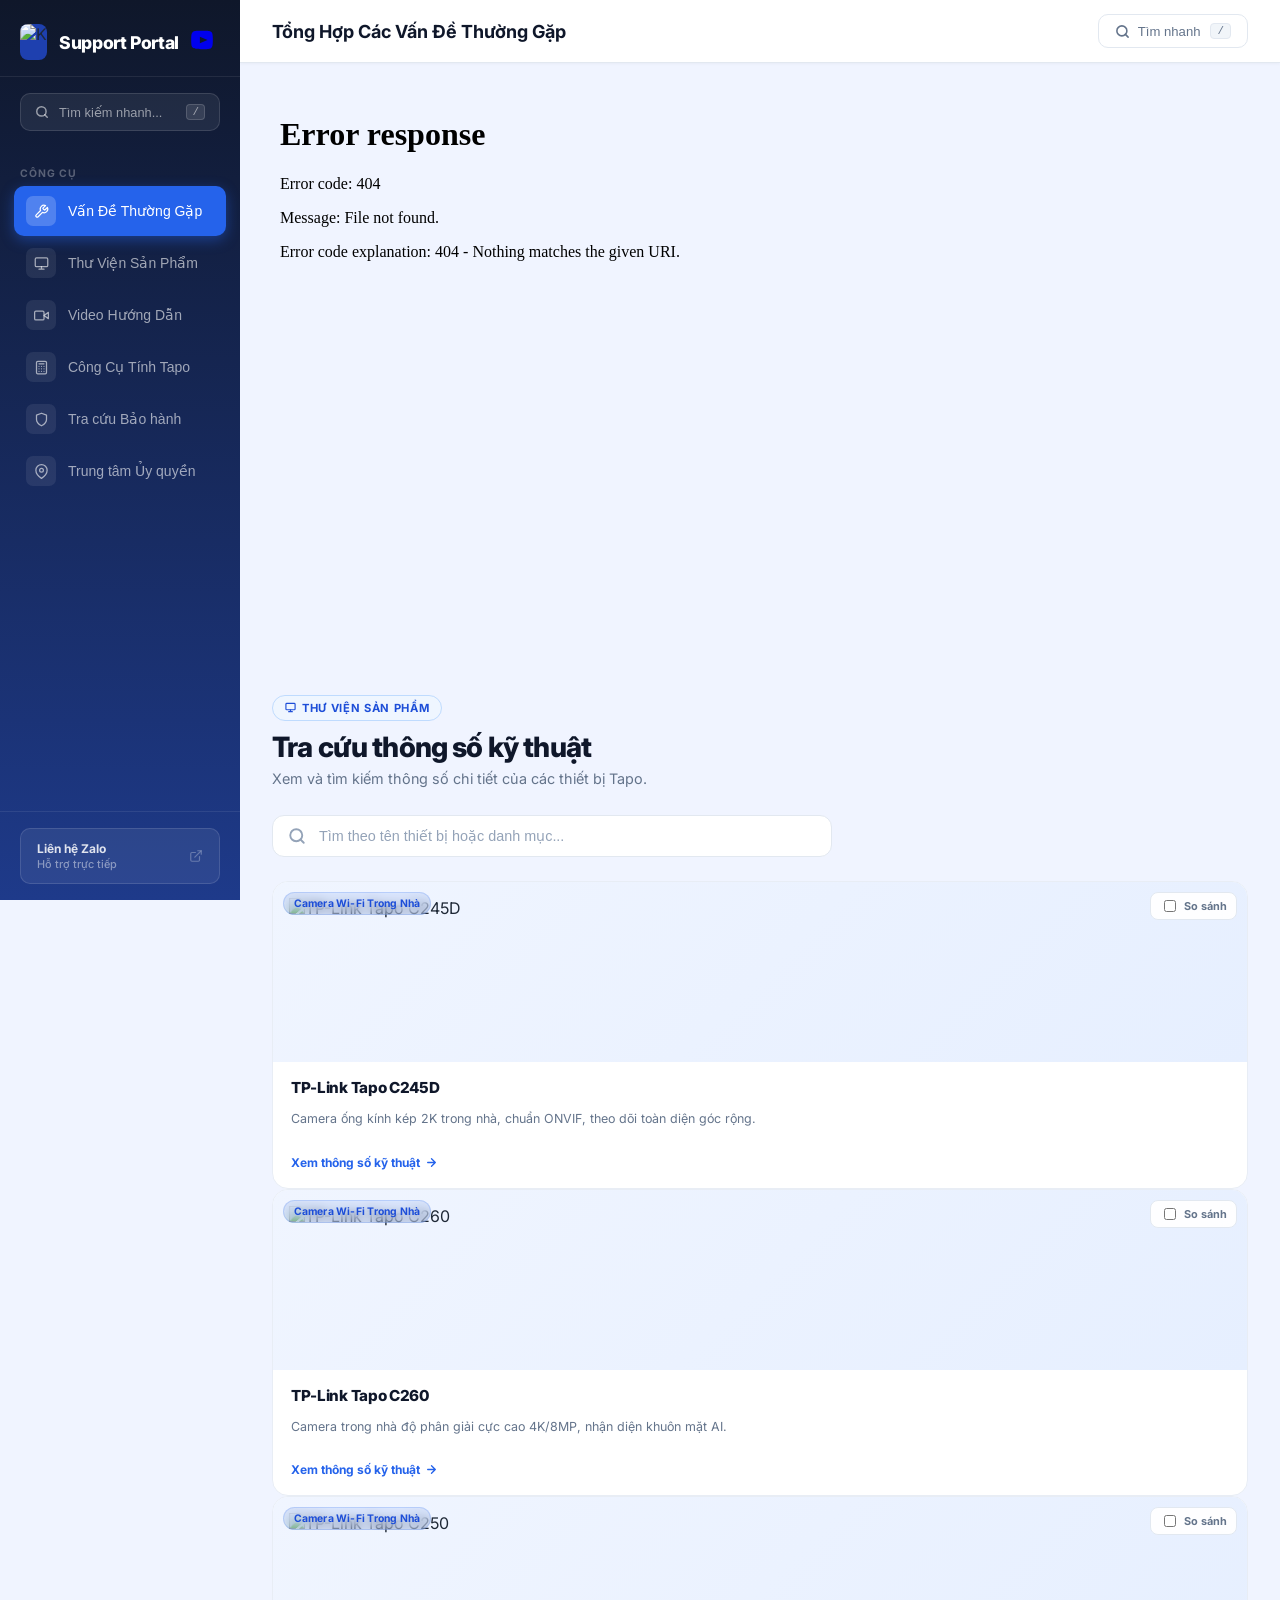
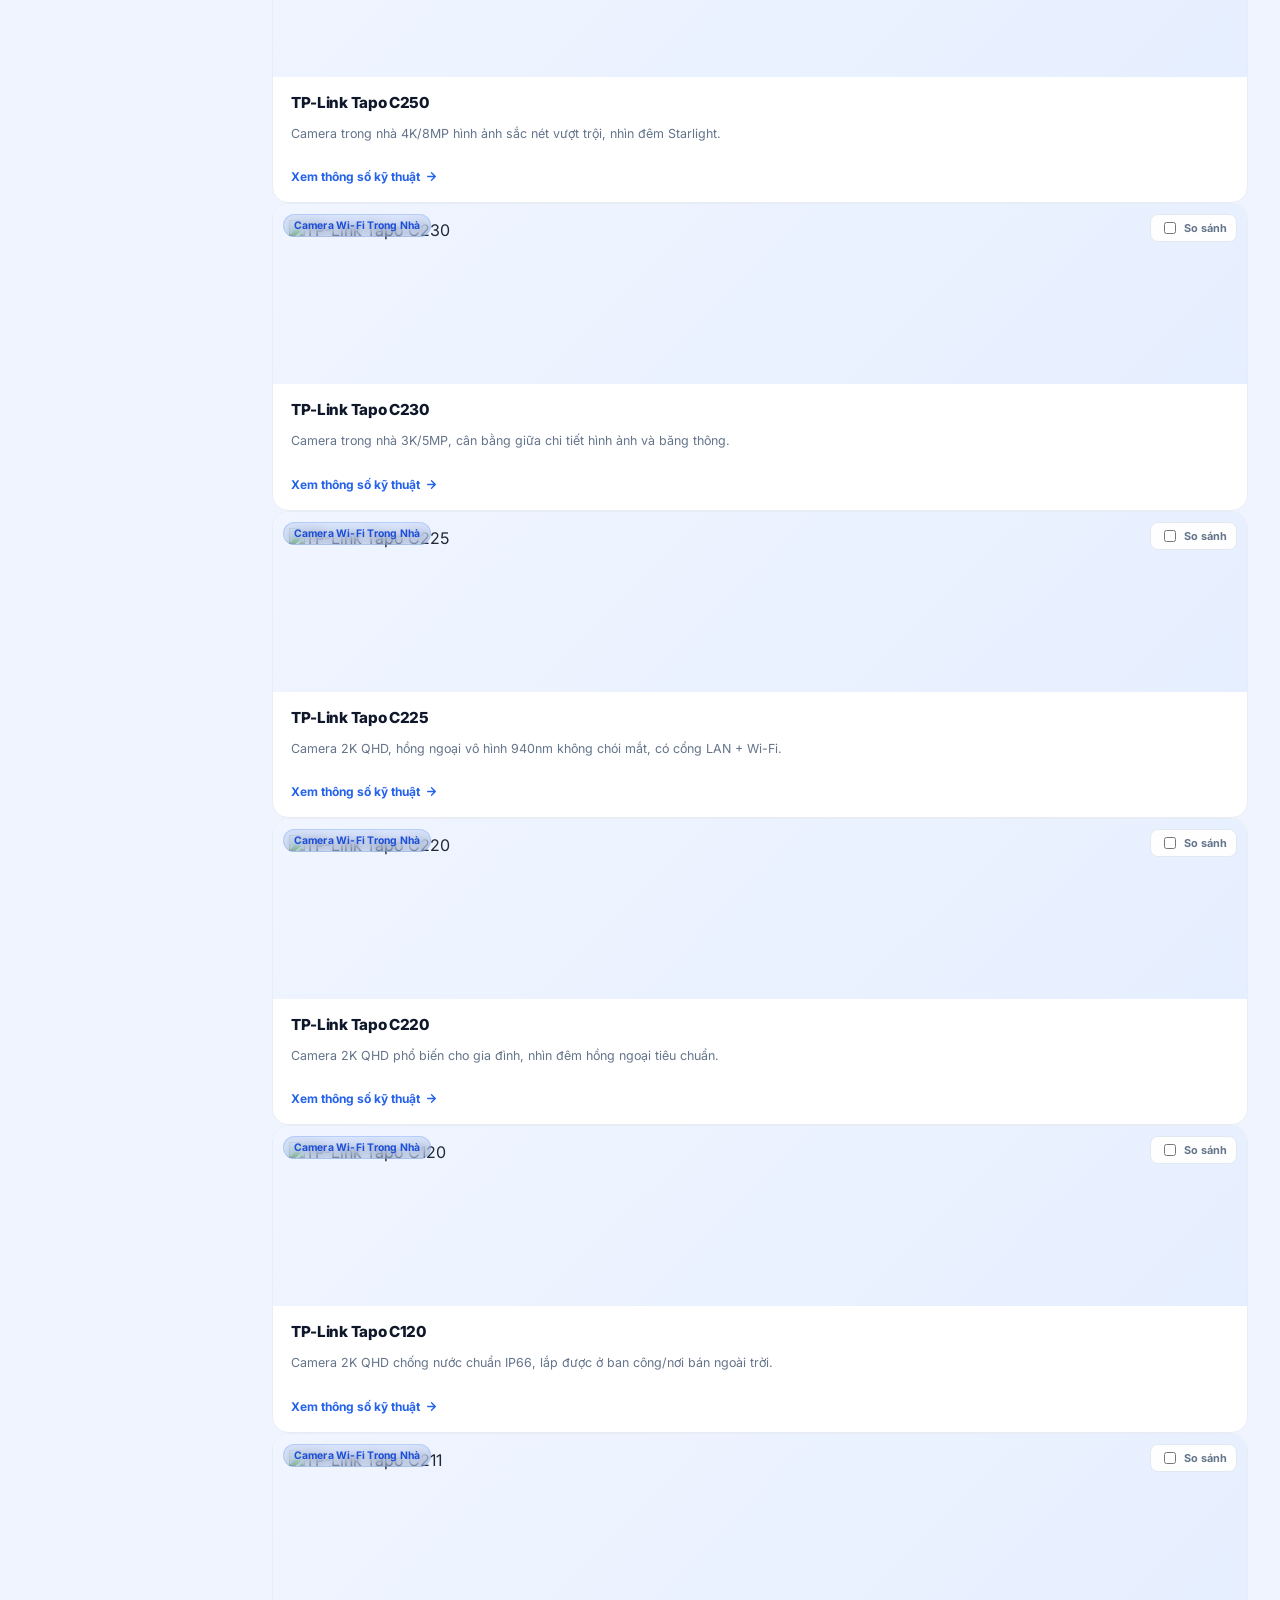
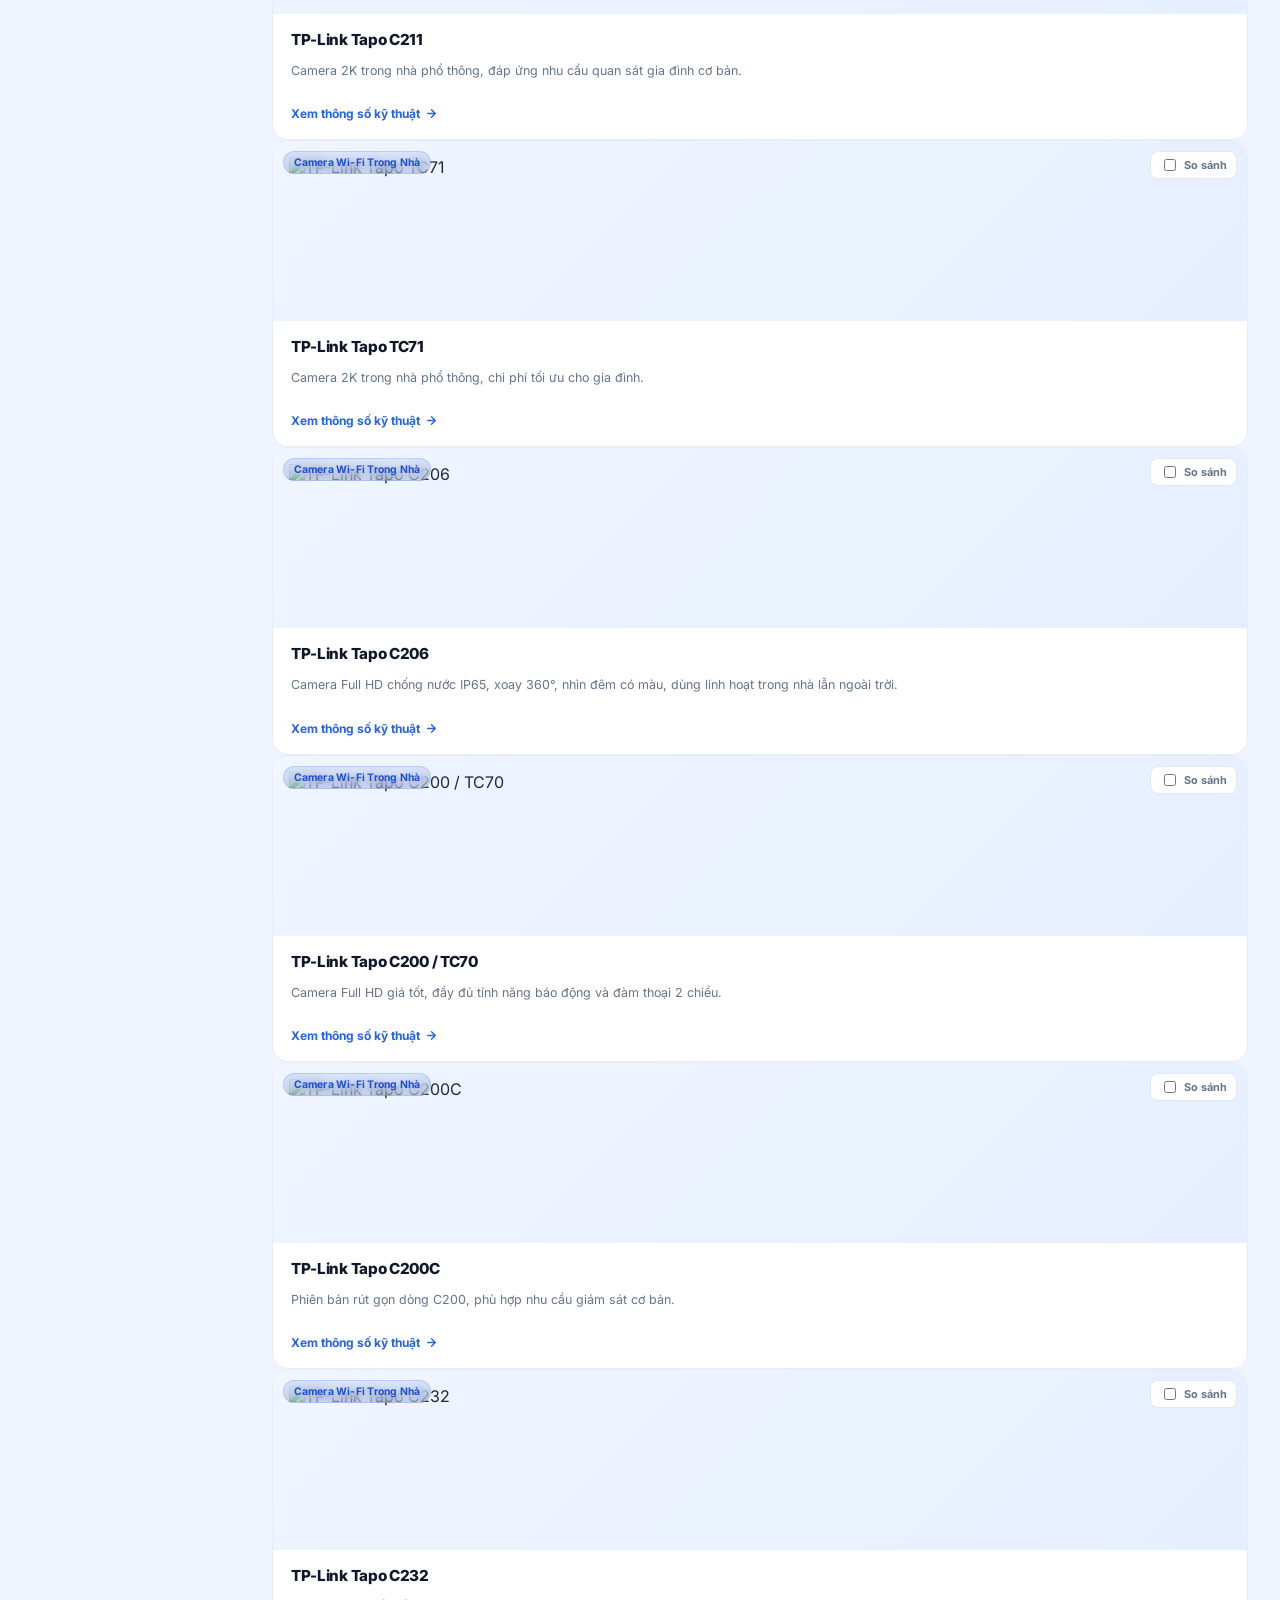
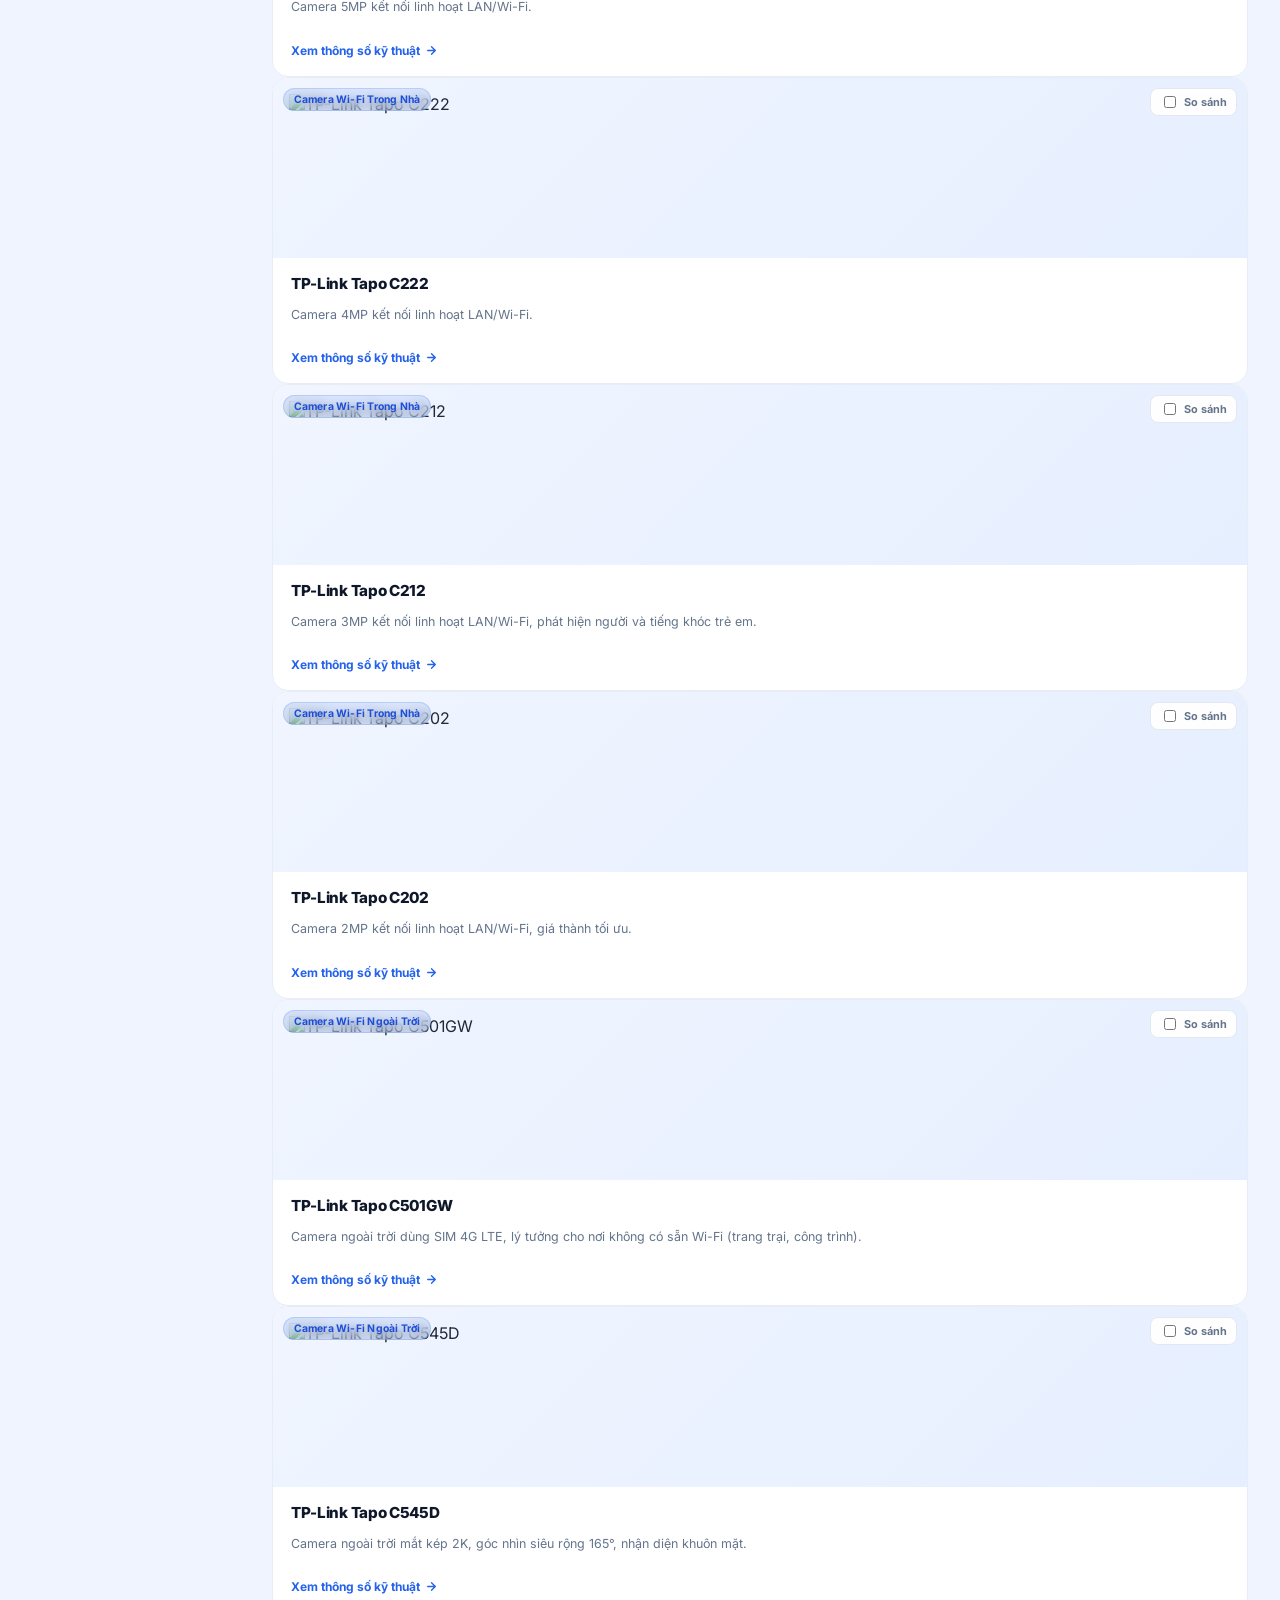
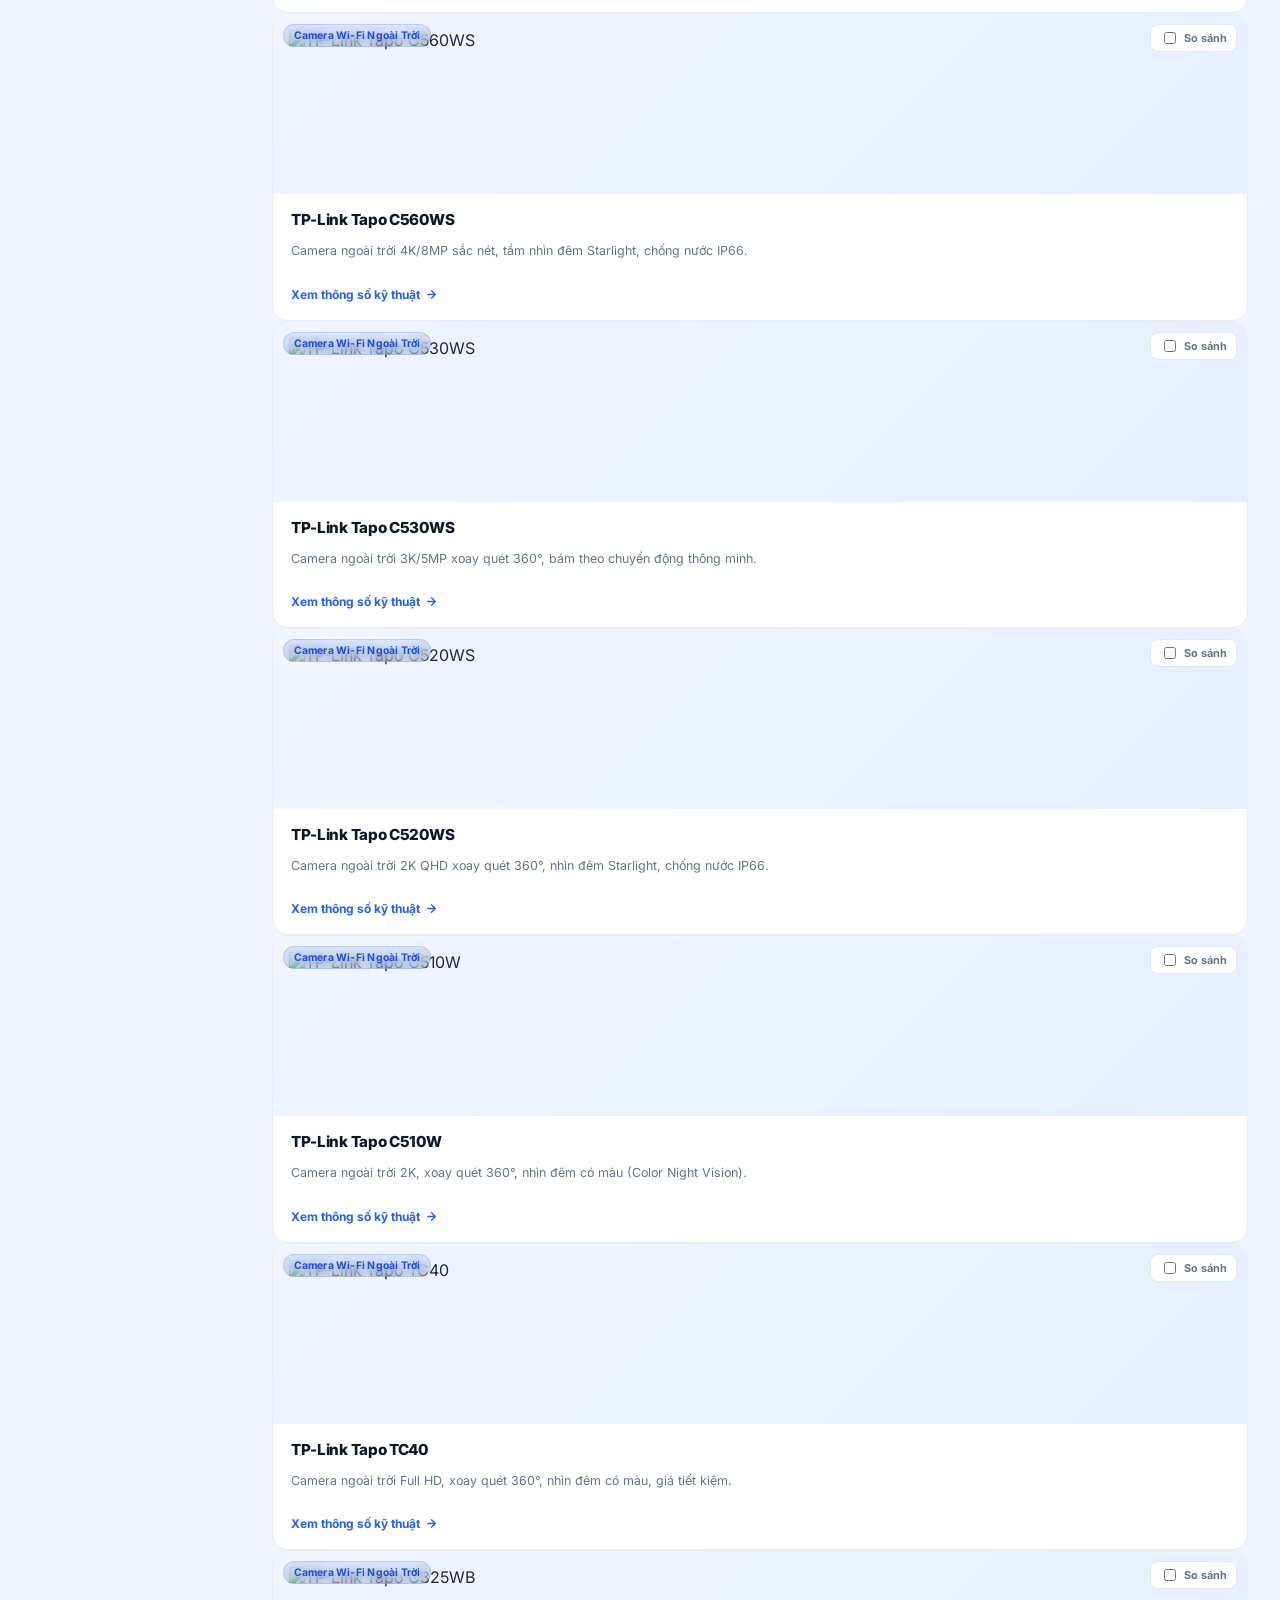
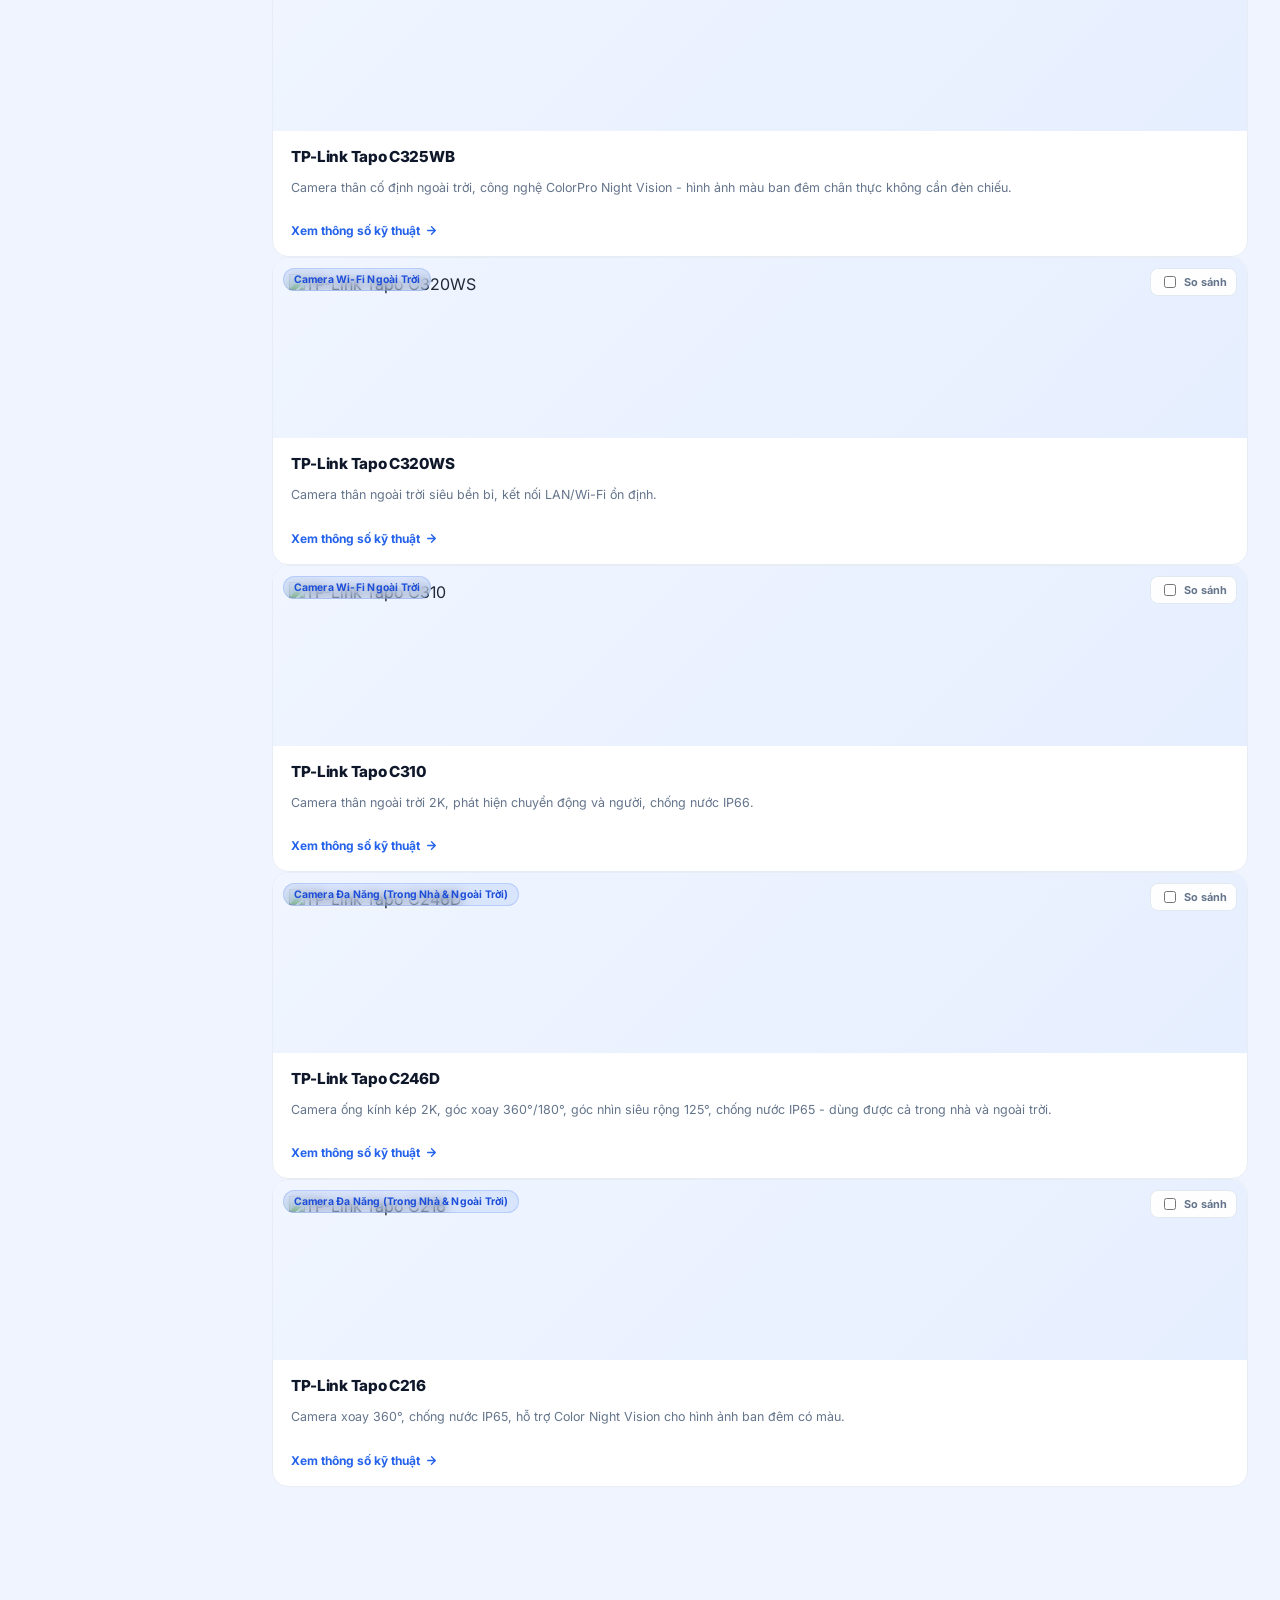
==== index.html @ 1c27bc12 "Update index.html" ====
<!DOCTYPE html>
<html lang="vi" class="h-full">
<head>
  <meta charset="UTF-8">
  <meta name="referrer" content="no-referrer">
  <meta name="viewport" content="width=device-width, initial-scale=1.0">
  <title>Tapo Tech Support </title>
<link rel="icon" type="image/png" href="https://cdn.aptoide.com/imgs/2/5/1/251d2f49094c11b3768f046e348677f7_icon.jpg">
</head>
  <!-- Environment SDKs -->
  <script src="/_sdk/telemetry_sdk.js"></script>
  <script src="/_sdk/element_sdk.js"></script>
  <script src="/_sdk/data_sdk.js" type="text/javascript"></script>

  <!-- DATA FILE -->
  <script src="data/data.js"></script>

  <!-- External Libraries -->
  <script src="https://cdn.tailwindcss.com/3.4.17"></script>
  <script src="https://cdn.jsdelivr.net/npm/lucide@0.263.0/dist/umd/lucide.min.js"></script>
  <link rel="preconnect" href="https://fonts.googleapis.com">
  <link rel="preconnect" href="https://fonts.gstatic.com" crossorigin>
  <link href="https://fonts.googleapis.com/css2?family=Inter:wght@400;500;600;700;800&display=swap&subset=vietnamese" rel="stylesheet">

  <link rel="stylesheet" href="styles.css">
</head>
<body>
<div id="app-shell">

  <!-- ==========================================
       DESKTOP SIDEBAR
  ========================================== -->
  <nav id="sidebar" role="navigation" aria-label="Điều hướng chính">
    <div class="sidebar-logo">
      <img src="https://static.tapo.com/res/new-home/tapo.svg?v=202410101530" alt="Logo" loading="lazy"
           onerror="this.style.background='#1e40af';this.alt='K'">
      <div class="brand">Support Portal</div>
      <a href="https://www.youtube.com/@tplinkvietnamofficial/shorts" target="_blank" rel="noopener noreferrer"
         class="ml-auto text-red-400 hover:text-red-300 transition-colors" title="YouTube">
        <svg xmlns="http://www.w3.org/2000/svg" width="22" height="22" viewBox="0 0 24 24" fill="currentColor">
          <path d="M23.5 6.2s-.3-2-1.2-2.8c-1.2-1.2-2.5-1.2-3.1-1.3C16.5 2 12 2 12 2s-4.5 0-7.2.2c-.6.1-2 .1-3.1 1.3C.8 4.2.5 6.2.5 6.2S.2 8.5.2 10.8v2.1c0 2.3.3 4.6.3 4.6s.3 2 1.2 2.8c1.2 1.2 2.7 1.1 3.4 1.2C7.2 21.8 12 22 12 22s4.5 0 7.2-.3c.6-.1 2-.1 3.1-1.3.9-.8 1.2-2.8 1.2-2.8s.3-2.3.3-4.6v-2.1c0-2.3-.3-4.6-.3-4.6zM9.7 15.5V8.4l8.3 3.6-8.3 3.5z"/>
        </svg>
      </a>
    </div>

    <button class="sidebar-search-btn" onclick="openGlobalSearch()">
      <svg xmlns="http://www.w3.org/2000/svg" width="14" height="14" viewBox="0 0 24 24" fill="none" stroke="currentColor" stroke-width="2.5" stroke-linecap="round" stroke-linejoin="round"><circle cx="11" cy="11" r="8"/><path d="m21 21-4.35-4.35"/></svg>
      Tìm kiếm nhanh...
      <kbd>/</kbd>
    </button>

    <div class="sidebar-nav">
      <div class="sidebar-section-label">Công cụ</div>
      <button onclick="switchTab('faq')" id="nav-faq" class="sidebar-nav-btn">
        <span class="icon-wrap"><svg xmlns="http://www.w3.org/2000/svg" viewBox="0 0 24 24" fill="none" stroke="currentColor" stroke-width="2" stroke-linecap="round" stroke-linejoin="round"><path d="M14.7 6.3a1 1 0 0 0 0 1.4l1.6 1.6a1 1 0 0 0 1.4 0l3.77-3.77a6 6 0 0 1-7.94 7.94l-6.91 6.91a2.12 2.12 0 0 1-3-3l6.91-6.91a6 6 0 0 1 7.94-7.94l-3.76 3.76z"/></svg></span>
        Vấn Đề Thường Gặp
      </button>
      <button onclick="switchTab('catalog')" id="nav-catalog" class="sidebar-nav-btn">
        <span class="icon-wrap"><svg xmlns="http://www.w3.org/2000/svg" viewBox="0 0 24 24" fill="none" stroke="currentColor" stroke-width="2" stroke-linecap="round" stroke-linejoin="round"><rect x="2" y="3" width="20" height="14" rx="2"/><path d="M8 21h8M12 17v4"/></svg></span>
        Thư Viện Sản Phẩm
      </button>
      <button onclick="switchTab('products')" id="nav-products" class="sidebar-nav-btn">
        <span class="icon-wrap"><svg xmlns="http://www.w3.org/2000/svg" viewBox="0 0 24 24" fill="none" stroke="currentColor" stroke-width="2" stroke-linecap="round" stroke-linejoin="round"><polygon points="23 7 16 12 23 17 23 7"/><rect x="1" y="5" width="15" height="14" rx="2"/></svg></span>
        Video Hướng Dẫn
      </button>
      <button onclick="switchTab('calculator')" id="nav-calculator" class="sidebar-nav-btn">
        <span class="icon-wrap"><svg xmlns="http://www.w3.org/2000/svg" viewBox="0 0 24 24" fill="none" stroke="currentColor" stroke-width="2" stroke-linecap="round" stroke-linejoin="round"><rect x="4" y="2" width="16" height="20" rx="2"/><path d="M8 6h8M8 10h.01M12 10h.01M16 10h.01M8 14h.01M12 14h.01M16 14h.01M8 18h.01M12 18h.01M16 18h.01"/></svg></span>
        Công Cụ Tính Tapo
      </button>
      <button onclick="switchTab('lock')" id="nav-lock" class="sidebar-nav-btn">
        <span class="icon-wrap"><svg xmlns="http://www.w3.org/2000/svg" viewBox="0 0 24 24" fill="none" stroke="currentColor" stroke-width="2" stroke-linecap="round" stroke-linejoin="round"><path d="M12 22s8-4 8-10V5l-8-3-8 3v7c0 6 8 10 8 10z"/></svg></span>
        Tra cứu Bảo hành
      </button>
      <button onclick="switchTab('installer')" id="nav-installer" class="sidebar-nav-btn">
        <span class="icon-wrap"><svg xmlns="http://www.w3.org/2000/svg" viewBox="0 0 24 24" fill="none" stroke="currentColor" stroke-width="2" stroke-linecap="round" stroke-linejoin="round"><path d="M21 10c0 7-9 13-9 13s-9-6-9-13a9 9 0 0 1 18 0z"/><circle cx="12" cy="10" r="3"/></svg></span>
        Trung tâm Ủy quyền
      </button>
    </div>

    <div class="sidebar-footer">
      <a href="https://zalo.me/Tplink" target="_blank" rel="noopener noreferrer" class="zalo-sidebar-btn">
        <img src="https://inkythuatso.com/uploads/images/2021/09/zalo-logo-inkythuatso-14-15-03-04.jpg" alt="Zalo" loading="lazy" onerror="this.style.display='none'">
        <div>
          <div style="font-size:0.75rem;font-weight:700;color:rgba(255,255,255,0.85)">Liên hệ Zalo</div>
          <div style="font-size:0.68rem;color:rgba(255,255,255,0.45);margin-top:1px">Hỗ trợ trực tiếp</div>
        </div>
        <svg xmlns="http://www.w3.org/2000/svg" width="14" height="14" viewBox="0 0 24 24" fill="none" stroke="currentColor" stroke-width="2" stroke-linecap="round" stroke-linejoin="round" style="margin-left:auto;opacity:0.4"><path d="M18 13v6a2 2 0 0 1-2 2H5a2 2 0 0 1-2-2V8a2 2 0 0 1 2-2h6"/><polyline points="15 3 21 3 21 9"/><line x1="10" y1="14" x2="21" y2="3"/></svg>
      </a>
    </div>
  </nav>

  <!-- ==========================================
       MAIN CONTENT AREA
  ========================================== -->
  <div id="main-content">

    <!-- Mobile Header -->
    <header id="mobile-header" role="banner">
      <div class="mobile-logo">
        <img src="https://static.tapo.com/res/new-home/tapo.svg?v=202410101530" alt="Logo" loading="lazy"
             onerror="this.style.background='#1e40af'">
        <div class="brand">Support Portal</div>
      </div>
      <div style="display:flex;align-items:center;gap:0.5rem">
        <a href="https://zalo.me/Tplink" target="_blank" rel="noopener noreferrer" title="Liên hệ Zalo"
           style="width:38px;height:38px;display:flex;align-items:center;justify-content:center;background:rgba(255,255,255,0.12);border-radius:10px;overflow:hidden;">
          <img src="https://inkythuatso.com/uploads/images/2021/09/zalo-logo-inkythuatso-14-15-03-04.jpg" alt="Zalo" width="26" height="26" style="border-radius:6px;object-fit:cover;" onerror="this.style.display='none'">
        </a>
        <button class="mobile-search-btn" onclick="openGlobalSearch()" aria-label="Tìm kiếm">
          <svg xmlns="http://www.w3.org/2000/svg" width="18" height="18" viewBox="0 0 24 24" fill="none" stroke="currentColor" stroke-width="2.5" stroke-linecap="round" stroke-linejoin="round"><circle cx="11" cy="11" r="8"/><path d="m21 21-4.35-4.35"/></svg>
        </button>
      </div>
    </header>

    <!-- Desktop Top Bar -->
    <div id="desktop-topbar">
      <div class="topbar-title" id="topbar-page-title">
        <span>Video</span> Hướng Dẫn
      </div>
      <button onclick="openGlobalSearch()"
        style="display:flex;align-items:center;gap:0.5rem;padding:0.5rem 1rem;border:1.5px solid #e2e8f0;border-radius:10px;background:#fff;color:#64748b;font-size:0.82rem;font-weight:500;cursor:pointer;transition:all 0.2s;"
        onmouseover="this.style.borderColor='#93c5fd';this.style.color='#2563eb'"
        onmouseout="this.style.borderColor='#e2e8f0';this.style.color='#64748b'">
        <svg xmlns="http://www.w3.org/2000/svg" width="15" height="15" viewBox="0 0 24 24" fill="none" stroke="currentColor" stroke-width="2.5" stroke-linecap="round" stroke-linejoin="round"><circle cx="11" cy="11" r="8"/><path d="m21 21-4.35-4.35"/></svg>
        Tìm nhanh
        <kbd style="background:#f1f5f9;border:1px solid #e2e8f0;border-radius:4px;padding:1px 6px;font-size:0.68rem;font-family:monospace;margin-left:2px">/</kbd>
      </button>
    </div>

    <!-- Page Content -->
    <div id="page-content">

      <!-- ===== FAQ TAB ===== -->
      <!-- Nội dung đã tách ra: tabs/faq.html -->
      <div id="tab-faq" class="fade-in">
        <iframe
          id="faq-iframe"
          src="tabs/faq.html"
          style="width:100%;border:none;display:block;min-height:600px;transition:height 0.2s ease"
          scrolling="no"
          loading="lazy"
          title="Vấn Đề Thường Gặp"
        ></iframe>
      </div>

      <!-- ===== CATALOG TAB ===== -->
      <!-- Nội dung đã tách ra: tabs/catalog.html -->
      <div id="tab-catalog" class="fade-in hidden">
        <iframe
          id="catalog-iframe"
          src="tabs/catalog.html"
          style="width:100%;border:none;display:block;min-height:600px;transition:height 0.2s ease"
          scrolling="no"
          loading="lazy"
          title="Tra cứu Thông số kỹ thuật"
        ></iframe>
      </div>

      <!-- ===== PRODUCTS TAB ===== -->
      <div id="tab-products" class="fade-in hidden">
        <div class="page-header">
          <div class="page-eyebrow">
            <svg xmlns="http://www.w3.org/2000/svg" width="11" height="11" viewBox="0 0 24 24" fill="none" stroke="currentColor" stroke-width="2.5" stroke-linecap="round" stroke-linejoin="round"><polygon points="23 7 16 12 23 17 23 7"/><rect x="1" y="5" width="15" height="14" rx="2"/></svg>
            Tài liệu Hỗ Trợ
          </div>
          <h1 class="page-title">Video Hướng Dẫn & Cài đặt</h1>
          <p class="page-sub">Danh sách video và tài liệu hướng dẫn cài đặt, cấu hình sản phẩm.</p>
        </div>
        <div class="search-wrap" style="max-width:560px">
          <svg class="search-icon" xmlns="http://www.w3.org/2000/svg" viewBox="0 0 24 24" fill="none" stroke="currentColor" stroke-width="2.5" stroke-linecap="round" stroke-linejoin="round"><circle cx="11" cy="11" r="8"/><path d="m21 21-4.35-4.35"/></svg>
          <input type="text" id="product-search" class="search-input" placeholder="Tìm kiếm video, model..." oninput="filterProducts()">
        </div>
        <div id="product-list" class="grid grid-cols-1 md:grid-cols-2 lg:grid-cols-3 gap-4"></div>
      </div>

      <!-- ===== CALCULATOR TAB ===== -->
      <!-- Nội dung đã tách ra: tabs/calculator.html -->
      <div id="tab-calculator" class="fade-in hidden">
        <iframe
          id="calculator-iframe"
          src="tabs/calculator.html"
          style="width:100%;border:none;display:block;min-height:720px"
          scrolling="no"
          loading="lazy"
          title="Lưu trữ & Data Calculator"
        ></iframe>
      </div>

            <!-- ===== WARRANTY TAB ===== -->
      <div id="tab-lock" class="fade-in hidden">
        <div class="page-header">
          <div class="page-eyebrow">
            <svg xmlns="http://www.w3.org/2000/svg" width="11" height="11" viewBox="0 0 24 24" fill="none" stroke="currentColor" stroke-width="2.5" stroke-linecap="round" stroke-linejoin="round"><path d="M12 22s8-4 8-10V5l-8-3-8 3v7c0 6 8 10 8 10z"/></svg>
            Bảo hành
          </div>
          <h1 class="page-title">Tra cứu bảo hành theo SN</h1>
          <p class="page-sub">Kiểm tra tình trạng bảo hành thiết bị Tapo bằng số Serial Number.</p>
        </div>
        <div class="warranty-wrap">
          <div class="warranty-hero">
            <div class="shield-icon">
              <svg xmlns="http://www.w3.org/2000/svg" width="28" height="28" viewBox="0 0 24 24" fill="none" stroke="currentColor" stroke-width="1.75" stroke-linecap="round" stroke-linejoin="round"><path d="M12 22s8-4 8-10V5l-8-3-8 3v7c0 6 8 10 8 10z"/></svg>
            </div>
            <h2 style="font-size:1.375rem;font-weight:800;margin:0 0 0.375rem">Kiểm tra SN bảo hành</h2>
            <p style="color:rgba(255,255,255,0.65);font-size:0.85rem;margin:0">Mở cổng tra cứu bảo hành chính thức của Tapo</p>
          </div>
          <div class="warranty-body">
            <div class="info-box" style="margin-bottom:1.25rem">
              <svg xmlns="http://www.w3.org/2000/svg" width="16" height="16" viewBox="0 0 24 24" fill="none" stroke="currentColor" stroke-width="2" stroke-linecap="round" stroke-linejoin="round"><circle cx="12" cy="12" r="10"/><line x1="12" y1="8" x2="12" y2="12"/><line x1="12" y1="16" x2="12.01" y2="16"/></svg>
              <span>Số SN được in trên tem dán ở thân sản phẩm hoặc trên hộp của thiết bị Tapo.</span>
            </div>
            <a id="warranty-check-link" href="#" target="_blank" rel="noopener noreferrer" class="btn-primary" style="margin-bottom:0.75rem">
              <svg xmlns="http://www.w3.org/2000/svg" width="16" height="16" viewBox="0 0 24 24" fill="none" stroke="currentColor" stroke-width="2" stroke-linecap="round" stroke-linejoin="round"><circle cx="11" cy="11" r="8"/><path d="m21 21-4.35-4.35"/></svg>
              Kiểm tra SN bảo hành ngay
            </a>
            <a href="https://zalo.me/Tplink" target="_blank" rel="noopener noreferrer" class="btn-secondary">
              <svg xmlns="http://www.w3.org/2000/svg" width="15" height="15" viewBox="0 0 24 24" fill="none" stroke="currentColor" stroke-width="2" stroke-linecap="round" stroke-linejoin="round"><path d="M21 15a2 2 0 0 1-2 2H7l-4 4V5a2 2 0 0 1 2-2h14a2 2 0 0 1 2 2z"/></svg>
              Không tra được? Liên hệ Zalo hỗ trợ
            </a>
          </div>
        </div>
      </div>

      <!-- ===== INSTALLER TAB ===== -->
      <div id="tab-installer" class="fade-in hidden">
        <div class="page-header">
          <div class="page-eyebrow">
            <svg xmlns="http://www.w3.org/2000/svg" width="11" height="11" viewBox="0 0 24 24" fill="none" stroke="currentColor" stroke-width="2.5" stroke-linecap="round" stroke-linejoin="round"><path d="M21 10c0 7-9 13-9 13s-9-6-9-13a9 9 0 0 1 18 0z"/><circle cx="12" cy="10" r="3"/></svg>
            Địa điểm
          </div>
          <h1 class="page-title">Trung tâm tiếp nhận ủy quyền</h1>
          <p class="page-sub">Chọn nhóm và khu vực để xem danh sách trung tâm tiếp nhận ủy quyền Tapo.</p>
        </div>

        <div style="margin-bottom:1.25rem">
          <label class="form-label">Bạn là:</label>
          <div class="pill-group">
            <button id="auth-group-tgdd" onclick="setAuthGroup('tgdd')" class="pill active">
              <svg xmlns="http://www.w3.org/2000/svg" width="12" height="12" viewBox="0 0 24 24" fill="none" stroke="currentColor" stroke-width="2" stroke-linecap="round" stroke-linejoin="round"><path d="M3 9l9-7 9 7v11a2 2 0 0 1-2 2H5a2 2 0 0 1-2-2z"/><polyline points="9 22 9 12 15 12 15 22"/></svg>
              Thế Giới Di Động
            </button>
            <button id="auth-group-other" onclick="setAuthGroup('other')" class="pill">
              <svg xmlns="http://www.w3.org/2000/svg" width="12" height="12" viewBox="0 0 24 24" fill="none" stroke="currentColor" stroke-width="2" stroke-linecap="round" stroke-linejoin="round"><path d="M17 21v-2a4 4 0 0 0-4-4H5a4 4 0 0 0-4 4v2"/><circle cx="9" cy="7" r="4"/><path d="M23 21v-2a4 4 0 0 0-3-3.87"/><path d="M16 3.13a4 4 0 0 1 0 7.75"/></svg>
              NPP / Đại lý / Khách hàng
            </button>
          </div>
        </div>

        <div style="margin-bottom:1.5rem">
          <label class="form-label">Khu vực:</label>
          <div class="pill-group">
            <button id="auth-region-bac" onclick="setAuthRegion('bac')" class="pill">Miền Bắc</button>
            <button id="auth-region-trung" onclick="setAuthRegion('trung')" class="pill">Miền Trung</button>
            <button id="auth-region-nam" onclick="setAuthRegion('nam')" class="pill">Miền Nam</button>
          </div>
        </div>

        <div id="centers-list" class="grid grid-cols-1 md:grid-cols-2 gap-3"></div>
      </div>

    </div><!-- /page-content -->

    <!-- Footer (desktop only) -->
    <footer style="padding:1.5rem 2rem;border-top:1px solid #e2e8f0;margin-top:2rem">
      <p id="footer-text" style="font-size:0.78rem;color:#94a3b8;margin:0">© 2026 Kayden Installer Portal. Dành riêng cho kỹ thuật viên và thợ lắp đặt.</p>
    </footer>

  </div><!-- /main-content -->
</div><!-- /app-shell -->

<!-- Compare Bar -->
<div id="compare-bar" class="hidden fixed bottom-0 inset-x-0 z-[70]" style="background:#fff;border-top:1.5px solid #e2e8f0;box-shadow:0 -4px 20px rgba(0,0,0,0.08)"></div>

<!-- Mobile Bottom Navigation -->
<nav id="mobile-bottom-nav" aria-label="Điều hướng mobile">
  <div class="mobile-nav-inner">
    <button onclick="switchTab('faq')" id="mnav-faq" class="mobile-nav-item">
      <div class="nav-icon">
        <svg xmlns="http://www.w3.org/2000/svg" viewBox="0 0 24 24" fill="none" stroke="currentColor" stroke-width="2" stroke-linecap="round" stroke-linejoin="round"><path d="M14.7 6.3a1 1 0 0 0 0 1.4l1.6 1.6a1 1 0 0 0 1.4 0l3.77-3.77a6 6 0 0 1-7.94 7.94l-6.91 6.91a2.12 2.12 0 0 1-3-3l6.91-6.91a6 6 0 0 1 7.94-7.94l-3.76 3.76z"/></svg>
      </div>
      FAQ
    </button>
    <button onclick="switchTab('catalog')" id="mnav-catalog" class="mobile-nav-item">
      <div class="nav-icon">
        <svg xmlns="http://www.w3.org/2000/svg" viewBox="0 0 24 24" fill="none" stroke="currentColor" stroke-width="2" stroke-linecap="round" stroke-linejoin="round"><rect x="2" y="3" width="20" height="14" rx="2"/><path d="M8 21h8M12 17v4"/></svg>
      </div>
      Thư Viện
    </button>
    <button onclick="switchTab('products')" id="mnav-products" class="mobile-nav-item">
      <div class="nav-icon">
        <svg xmlns="http://www.w3.org/2000/svg" viewBox="0 0 24 24" fill="none" stroke="currentColor" stroke-width="2" stroke-linecap="round" stroke-linejoin="round"><polygon points="23 7 16 12 23 17 23 7"/><rect x="1" y="5" width="15" height="14" rx="2"/></svg>
      </div>
      Video
    </button>
    <button onclick="switchTab('calculator')" id="mnav-calculator" class="mobile-nav-item">
      <div class="nav-icon">
        <svg xmlns="http://www.w3.org/2000/svg" viewBox="0 0 24 24" fill="none" stroke="currentColor" stroke-width="2" stroke-linecap="round" stroke-linejoin="round"><rect x="4" y="2" width="16" height="20" rx="2"/><path d="M8 6h8M8 10h.01M12 10h.01M16 10h.01M8 14h.01M12 14h.01M16 14h.01"/></svg>
      </div>
      Tính toán
    </button>
    <button onclick="switchTab('lock')" id="mnav-lock" class="mobile-nav-item">
      <div class="nav-icon">
        <svg xmlns="http://www.w3.org/2000/svg" viewBox="0 0 24 24" fill="none" stroke="currentColor" stroke-width="2" stroke-linecap="round" stroke-linejoin="round"><path d="M12 22s8-4 8-10V5l-8-3-8 3v7c0 6 8 10 8 10z"/></svg>
      </div>
      Bảo hành
    </button>
    <button onclick="switchTab('installer')" id="mnav-installer" class="mobile-nav-item">
      <div class="nav-icon">
        <svg xmlns="http://www.w3.org/2000/svg" viewBox="0 0 24 24" fill="none" stroke="currentColor" stroke-width="2" stroke-linecap="round" stroke-linejoin="round"><path d="M21 10c0 7-9 13-9 13s-9-6-9-13a9 9 0 0 1 18 0z"/><circle cx="12" cy="10" r="3"/></svg>
      </div>
      Ủy quyền
    </button>
  </div>
</nav>

<!-- Global Search Overlay -->
<div id="global-search-overlay" class="hidden fixed inset-0 z-[300]" onclick="closeGlobalSearchBackdrop(event)">
  <div class="search-panel max-w-2xl mx-auto mt-16 px-4" onclick="event.stopPropagation()">
    <div style="background:#fff;border-radius:18px;box-shadow:0 24px 64px rgba(0,0,0,0.2);overflow:hidden;border:1px solid #e2e8f0">
      <div style="display:flex;align-items:center;gap:0.75rem;padding:0 1.125rem;border-bottom:1px solid #f1f5f9">
        <svg xmlns="http://www.w3.org/2000/svg" width="18" height="18" viewBox="0 0 24 24" fill="none" stroke="#3b82f6" stroke-width="2.5" stroke-linecap="round" stroke-linejoin="round" style="flex-shrink:0"><circle cx="11" cy="11" r="8"/><path d="m21 21-4.35-4.35"/></svg>
        <input id="global-search-input" type="text"
          placeholder="Tìm FAQ, video, thông số kỹ thuật..."
          style="flex:1;padding:1rem 0;font-size:0.95rem;border:none;outline:none;background:transparent;color:#1e293b"
          oninput="runGlobalSearch()" onkeydown="handleSearchKeydown(event)" autocomplete="off">
        <button onclick="closeGlobalSearch()" style="display:flex;align-items:center;gap:0.25rem;font-size:0.72rem;color:#94a3b8;background:#f1f5f9;border:1px solid #e2e8f0;border-radius:6px;padding:3px 8px;cursor:pointer">ESC</button>
      </div>
      <div id="global-search-results" style="max-height:60vh;overflow-y:auto;padding:0.5rem;min-height:100px">
        <p style="text-align:center;color:#94a3b8;font-size:0.85rem;padding:2.5rem 0">Nhập từ khóa để tìm kiếm...</p>
      </div>
      <div style="border-top:1px solid #f1f5f9;padding:0.625rem 1.125rem;display:flex;gap:1rem;font-size:0.7rem;color:#94a3b8">
        <span style="display:flex;align-items:center;gap:0.25rem"><kbd style="background:#f1f5f9;border:1px solid #e2e8f0;border-radius:4px;padding:1px 4px;font-family:monospace">↵</kbd> mở</span>
        <span style="display:flex;align-items:center;gap:0.25rem"><kbd style="background:#f1f5f9;border:1px solid #e2e8f0;border-radius:4px;padding:1px 4px;font-family:monospace">ESC</kbd> đóng</span>
        <span style="margin-left:auto">Tìm trong: FAQ · Video · Thông số SP</span>
      </div>
    </div>
  </div>
</div>

<script>
  // ================================================================
  // STATE
  // ================================================================
  let activeTab = 'faq';
  // expandedFaq đã chuyển vào tabs/faq.html
  // currentCatalogSearchQuery & compareList đã chuyển vào tabs/catalog.html

  const TAB_TITLES = {
    faq: 'Tổng Hợp Các Vấn Đề Thường Gặp',
    catalog: 'Thông số Kỹ Thuật Và So Sanh Camera Tapo',
    products: 'Video Hướng Dẫn và Hỗ Trợ Tapo',
    calculator: 'Tính Toán Lưu Trữ Camera Tapo',
    lock: 'Tra cứu Bảo hành TP-Link Tapo',
    installer: 'Trung tâm Ủy quyền TP-Link Tapo'
  };

  // DEFAULT CONFIG
  const defaultConfig = {
    site_title: "Kayden",
    footer_text: "© 2026 Kayden Installer Portal. Dành riêng cho kỹ thuật viên và thợ lắp đặt.",
    primary_color: "#2563eb",
    surface_color: "#ffffff",
    text_color: "#1f2937",
    accent_color: "#1d4ed8",
    secondary_color: "#f0f4ff"
  };

  if (window.elementSdk) {
    window.elementSdk.init({
      defaultConfig,
      onConfigChange: async (config) => {
        const title = config.site_title || defaultConfig.site_title;
        const footer = config.footer_text || defaultConfig.footer_text;
        const textCol = config.text_color || defaultConfig.text_color;
        const secondary = config.secondary_color || defaultConfig.secondary_color;
        const font = config.font_family || 'Inter';
        const fontSize = config.font_size || 16;
        document.getElementById('site-title') && (document.getElementById('site-title').textContent = title);
        document.getElementById('footer-text').textContent = footer;
        document.body.style.fontFamily = `${font}, sans-serif`;
        document.body.style.fontSize = fontSize + 'px';
        document.body.style.color = textCol;
        document.body.style.backgroundColor = secondary;
      },
      mapToCapabilities: (config) => ({
        recolorables: [
          { get: () => config.secondary_color || defaultConfig.secondary_color, set: (v) => { config.secondary_color = v; window.elementSdk.setConfig({ secondary_color: v }); } },
          { get: () => config.surface_color || defaultConfig.surface_color, set: (v) => { config.surface_color = v; window.elementSdk.setConfig({ surface_color: v }); } },
          { get: () => config.text_color || defaultConfig.text_color, set: (v) => { config.text_color = v; window.elementSdk.setConfig({ text_color: v }); } },
          { get: () => config.primary_color || defaultConfig.primary_color, set: (v) => { config.primary_color = v; window.elementSdk.setConfig({ primary_color: v }); } },
          { get: () => config.accent_color || defaultConfig.accent_color, set: (v) => { config.accent_color = v; window.elementSdk.setConfig({ accent_color: v }); } }
        ],
        borderables: [],
        fontEditable: { get: () => config.font_family || 'Inter', set: (v) => { config.font_family = v; window.elementSdk.setConfig({ font_family: v }); } },
        fontSizeable: { get: () => config.font_size || 16, set: (v) => { config.font_size = v; window.elementSdk.setConfig({ font_size: v }); } }
      })
    });
  }

  // ================================================================
  // TAB SWITCHING
  // ================================================================
  function switchTab(tab) {
    activeTab = tab;
    const tabs = ['faq','catalog','products','calculator','lock','installer'];
    tabs.forEach(t => {
      document.getElementById('tab-' + t).classList.toggle('hidden', t !== tab);
    });

    // Desktop sidebar active
    document.querySelectorAll('.sidebar-nav-btn').forEach(btn => {
      btn.classList.toggle('active', btn.id === 'nav-' + tab);
    });

    // Mobile bottom nav active
    document.querySelectorAll('.mobile-nav-item').forEach(btn => {
      btn.classList.toggle('active', btn.id === 'mnav-' + tab);
    });

    // Update desktop topbar title
    const titleEl = document.getElementById('topbar-page-title');
    if (titleEl) titleEl.innerHTML = TAB_TITLES[tab] || '';

    // Tab catalog và faq đã tách sang iframe (tự render)
    if (tab !== 'catalog' && tab !== 'faq') {
      lucide.createIcons();
    }

    window.scrollTo({ top: 0, behavior: 'smooth' });
  }

  // FAQ functions đã được tách sang tabs/faq.html
  // Catalog functions đã được tách sang tabs/catalog.html
  // Giao tiếp qua postMessage (xem listener ở phần INIT bên dưới)

  function showToast(message) {
    const toast = document.createElement('div');
    toast.style.cssText = 'position:fixed;bottom:90px;right:1.25rem;background:#0f172a;color:#fff;padding:0.75rem 1.25rem;border-radius:12px;box-shadow:0 8px 24px rgba(0,0,0,0.2);z-index:9999;display:flex;align-items:center;gap:0.625rem;font-size:0.85rem;font-weight:600;animation:fadeIn 0.3s ease';
    toast.innerHTML = `<svg xmlns="http://www.w3.org/2000/svg" width="16" height="16" viewBox="0 0 24 24" fill="none" stroke="#4ade80" stroke-width="2.5" stroke-linecap="round" stroke-linejoin="round"><polyline points="20 6 9 17 4 12"/></svg>${message}`;
    document.body.appendChild(toast);
    setTimeout(() => { toast.style.opacity = '0'; toast.style.transform = 'translateY(8px)'; toast.style.transition = 'all 0.3s'; setTimeout(() => toast.remove(), 300); }, 2800);
  }

  // ================================================================
  // FAQ — Đã tách sang tabs/faq.html
  // Giao tiếp qua postMessage (xem listener ở phần INIT bên dưới)
  // ================================================================

  // ================================================================
  // PRODUCTS / VIDEOS
  // ================================================================
  function filterProducts() {
    const term = document.getElementById('product-search').value.toLowerCase();
    const data = typeof productsData !== 'undefined' ? productsData : [];
    const filtered = data.filter(p => p.model.toLowerCase().includes(term) || p.type.toLowerCase().includes(term));
    renderProducts(filtered);
  }

  function renderProducts(prods) {
    const isYouTube = (link) => link.includes('youtube.com') || link.includes('youtu.be');
    document.getElementById('product-list').innerHTML = prods.map(p => {
      const yt = isYouTube(p.link);
      return `
      <div class="video-card">
        <div class="video-type-badge">${p.type}</div>
        <div class="video-title">${p.model}</div>
        <a href="${p.link}" target="_blank" rel="noopener noreferrer" class="video-link-btn ${yt ? 'yt' : ''}">
          ${yt ? `<svg xmlns="http://www.w3.org/2000/svg" width="14" height="14" viewBox="0 0 24 24" fill="currentColor"><path d="M23.5 6.2s-.3-2-1.2-2.8c-1.2-1.2-2.5-1.2-3.1-1.3C16.5 2 12 2 12 2s-4.5 0-7.2.2c-.6.1-2 .1-3.1 1.3C.8 4.2.5 6.2.5 6.2S.2 8.5.2 10.8v2.1c0 2.3.3 4.6.3 4.6s.3 2 1.2 2.8c1.2 1.2 2.7 1.1 3.4 1.2C7.2 21.8 12 22 12 22s4.5 0 7.2-.3c.6-.1 2-.1 3.1-1.3.9-.8 1.2-2.8 1.2-2.8s.3-2.3.3-4.6v-2.1c0-2.3-.3-4.6-.3-4.6zM9.7 15.5V8.4l8.3 3.6-8.3 3.5z"/></svg>` : `<svg xmlns="http://www.w3.org/2000/svg" width="14" height="14" viewBox="0 0 24 24" fill="none" stroke="currentColor" stroke-width="2" stroke-linecap="round" stroke-linejoin="round"><path d="M18 13v6a2 2 0 0 1-2 2H5a2 2 0 0 1-2-2V8a2 2 0 0 1 2-2h6"/><polyline points="15 3 21 3 21 9"/><line x1="10" y1="14" x2="21" y2="3"/></svg>`}
          ${yt ? 'Xem trên YouTube' : 'Xem tài liệu'}
        </a>
      </div>`;
    }).join('');
  }

  // ================================================================
  // CALCULATOR — Đã tách ra tabs/calculator.html
  // ================================================================
  // WARRANTY
  function initWarrantyCheck() {
    const link = document.getElementById('warranty-check-link');
    if (link) link.href = (typeof WARRANTY_CHECK_URL !== 'undefined' && WARRANTY_CHECK_URL) || '#';
  }

  // INSTALLER
  const REGION_LABEL = { bac: 'Miền Bắc', trung: 'Miền Trung', nam: 'Miền Nam' };
  let authGroup = 'tgdd';
  let authRegion = 'bac';

  function setAuthGroup(group) {
    authGroup = group;
    document.querySelectorAll('[id^="auth-group-"]').forEach(btn => {
      btn.classList.toggle('active', btn.id === 'auth-group-' + group);
    });
    renderAuthorizedCenters();
  }

  function setAuthRegion(region) {
    authRegion = region;
    document.querySelectorAll('[id^="auth-region-"]').forEach(btn => {
      btn.classList.toggle('active', btn.id === 'auth-region-' + region);
    });
    renderAuthorizedCenters();
  }

  function renderAuthorizedCenters() {
    // Update pill active states
    document.querySelectorAll('[id^="auth-group-"]').forEach(btn => {
      btn.classList.toggle('active', btn.id === 'auth-group-' + authGroup);
    });
    document.querySelectorAll('[id^="auth-region-"]').forEach(btn => {
      btn.classList.toggle('active', btn.id === 'auth-region-' + authRegion);
    });

    const centers = (typeof AUTHORIZED_CENTERS !== 'undefined' ? AUTHORIZED_CENTERS : [])
      .filter(c => c.group === authGroup && c.region === authRegion);
    const list = document.getElementById('centers-list');
    if (!list) return;

    if (centers.length === 0) {
      list.innerHTML = `
        <div style="grid-column:1/-1;text-align:center;padding:3.5rem 1rem;background:#fff;border-radius:16px;border:1.5px dashed #e2e8f0">
          <svg xmlns="http://www.w3.org/2000/svg" width="36" height="36" viewBox="0 0 24 24" fill="none" stroke="#cbd5e1" stroke-width="1.5" stroke-linecap="round" stroke-linejoin="round" style="margin:0 auto 0.875rem"><path d="M21 10c0 7-9 13-9 13s-9-6-9-13a9 9 0 0 1 18 0z"/><line x1="12" y1="8" x2="12" y2="8.01"/></svg>
          <h3 style="font-size:1rem;font-weight:700;color:#374151;margin:0 0 0.375rem">Chưa có trung tâm tại ${REGION_LABEL[authRegion]}</h3>
          <p style="color:#94a3b8;font-size:0.85rem;margin:0 0 1.125rem">Vui lòng liên hệ Zalo để được hướng dẫn.</p>
          <a href="https://zalo.me/Tplink" target="_blank" rel="noopener noreferrer" class="btn-primary" style="max-width:200px;margin:0 auto">Liên hệ Zalo</a>
        </div>`;
    } else {
      list.innerHTML = centers.map(c => `
        <div class="center-card">
          <div style="display:flex;align-items:flex-start;justify-content:space-between;gap:0.75rem;margin-bottom:0.625rem">
            <h3 style="font-size:0.9rem;font-weight:700;color:#1e293b;margin:0">${c.name}</h3>
            <span class="center-region-badge">${REGION_LABEL[c.region]}</span>
          </div>
          <p style="font-size:0.8rem;color:#64748b;display:flex;align-items:flex-start;gap:0.5rem;margin:0 0 ${c.phone ? '0.625rem' : '0'}">
            <svg xmlns="http://www.w3.org/2000/svg" width="13" height="13" viewBox="0 0 24 24" fill="none" stroke="#94a3b8" stroke-width="2" stroke-linecap="round" stroke-linejoin="round" style="flex-shrink:0;margin-top:1px"><path d="M21 10c0 7-9 13-9 13s-9-6-9-13a9 9 0 0 1 18 0z"/><circle cx="12" cy="10" r="3"/></svg>
            ${c.address}
          </p>
          ${c.phone ? `<a href="tel:${c.phone.replace(/[^0-9+]/g,'')}" style="font-size:0.82rem;font-weight:600;color:#2563eb;display:flex;align-items:center;gap:0.5rem;text-decoration:none">
            <svg xmlns="http://www.w3.org/2000/svg" width="13" height="13" viewBox="0 0 24 24" fill="none" stroke="currentColor" stroke-width="2" stroke-linecap="round" stroke-linejoin="round"><path d="M22 16.92v3a2 2 0 0 1-2.18 2 19.79 19.79 0 0 1-8.63-3.07A19.5 19.5 0 0 1 4.69 13a19.79 19.79 0 0 1-3.07-8.67A2 2 0 0 1 3.62 2h3a2 2 0 0 1 2 1.72c.127.96.361 1.903.7 2.81a2 2 0 0 1-.45 2.11L8.09 9.91a16 16 0 0 0 6 6l1.27-1.27a2 2 0 0 1 2.11-.45c.907.339 1.85.573 2.81.7A2 2 0 0 1 22 16.92z"/></svg>
            ${c.phone}
          </a>` : ''}
        </div>`).join('');
    }
  }

  // ================================================================
  // GLOBAL SEARCH
  // ================================================================
  function openGlobalSearch() {
    const overlay = document.getElementById('global-search-overlay');
    const input = document.getElementById('global-search-input');
    overlay.classList.remove('hidden');
    document.body.style.overflow = 'hidden';
    setTimeout(() => { input.focus(); input.value = ''; runGlobalSearch(); }, 30);
  }
  function closeGlobalSearch() {
    document.getElementById('global-search-overlay').classList.add('hidden');
    document.body.style.overflow = '';
  }
  function closeGlobalSearchBackdrop(e) {
    if (e.target === document.getElementById('global-search-overlay')) closeGlobalSearch();
  }
  document.addEventListener('keydown', function(e) {
    if (e.key === 'Escape') { closeGlobalSearch(); return; }
    const tag = document.activeElement ? document.activeElement.tagName : '';
    if (e.key === '/' && tag !== 'INPUT' && tag !== 'TEXTAREA') { e.preventDefault(); openGlobalSearch(); }
  });

  function highlight(text, term) {
    if (!term) return text;
    const escaped = term.replace(/[.*+?^${}()|[\]\\]/g, '\\$&');
    return text.replace(new RegExp('(' + escaped + ')', 'gi'), '<mark class="gs-highlight">$1</mark>');
  }

  function runGlobalSearch() {
    const raw = document.getElementById('global-search-input').value;
    const term = raw.toLowerCase().trim();
    const el = document.getElementById('global-search-results');
    if (!term) {
      el.innerHTML = '<p style="text-align:center;color:#94a3b8;font-size:0.85rem;padding:2.5rem 0">Nhập từ khóa để tìm kiếm trên tất cả mục...</p>';
      return;
    }
    const results = [];
    (typeof faqsData !== 'undefined' ? faqsData : []).forEach((f, i) => {
      if (f.question.toLowerCase().includes(term) || f.model.toLowerCase().includes(term) || f.answer.toLowerCase().includes(term))
        results.push({ tab: 'faq', faqIndex: i, badge: 'Hỗ trợ', badgeCls: 'background:#fff7ed;color:#c2410c', icon: 'wrench', title: f.question, sub: f.model });
    });
    (typeof productsData !== 'undefined' ? productsData : []).forEach((p, i) => {
      if (p.model.toLowerCase().includes(term) || p.type.toLowerCase().includes(term))
        results.push({ tab: 'products', link: p.link, badge: 'Video', badgeCls: 'background:#fff1f0;color:#dc2626', icon: 'video', title: p.model, sub: p.type });
    });
    (typeof TapoProducts !== 'undefined' ? TapoProducts : []).forEach(p => {
      if (p.name.toLowerCase().includes(term) || p.category.toLowerCase().includes(term) || p.shortDesc.toLowerCase().includes(term))
        results.push({ tab: 'catalog', productId: p.id, badge: 'Thông số', badgeCls: 'background:#eff6ff;color:#1d4ed8', icon: 'cpu', title: p.name, sub: p.category });
    });

    if (results.length === 0) {
      el.innerHTML = `<p style="text-align:center;color:#94a3b8;font-size:0.85rem;padding:2.5rem 0">Không tìm thấy kết quả nào cho "<strong style="color:#374151">${raw}</strong>"</p>`;
      return;
    }
    const groups = { faq: [], products: [], catalog: [] };
    results.forEach(r => groups[r.tab].push(r));
    const groupLabels = { faq: 'Hỗ trợ & Lỗi', products: 'Video hướng dẫn', catalog: 'Thông số kỹ thuật' };
    let html = '';
    ['faq','products','catalog'].forEach(key => {
      if (!groups[key].length) return;
      html += `<div>
        <div style="padding:0.75rem 0.875rem 0.375rem;font-size:0.65rem;font-weight:800;text-transform:uppercase;letter-spacing:0.1em;color:#94a3b8">${groupLabels[key]} (${groups[key].length})</div>`;
      groups[key].forEach(r => {
        const dataAttr = encodeURIComponent(JSON.stringify(r));
        html += `
        <button class="gs-result-btn" onclick="handleGlobalSearchResult(decodeURIComponent('${dataAttr}'))">
          <span style="flex-shrink:0;padding:0.2rem 0.625rem;border-radius:6px;font-size:0.72rem;font-weight:700;${r.badgeCls}">${r.badge}</span>
          <div style="min-width:0;flex:1">
            <p style="font-size:0.85rem;font-weight:600;color:#1e293b;white-space:nowrap;overflow:hidden;text-overflow:ellipsis;margin:0">${highlight(r.title, raw)}</p>
            <p style="font-size:0.75rem;color:#94a3b8;margin:0;margin-top:1px;white-space:nowrap;overflow:hidden;text-overflow:ellipsis">${r.sub}</p>
          </div>
          <svg xmlns="http://www.w3.org/2000/svg" width="14" height="14" viewBox="0 0 24 24" fill="none" stroke="#cbd5e1" stroke-width="2" stroke-linecap="round" stroke-linejoin="round" style="flex-shrink:0"><path d="M5 12h14M12 5l7 7-7 7"/></svg>
        </button>`;
      });
      html += '</div>';
    });
    el.innerHTML = html;
  }

  function handleSearchKeydown(e) {
    if (e.key === 'Enter') {
      const btns = document.querySelectorAll('.gs-result-btn');
      if (btns.length > 0) btns[0].click();
    }
  }

  function handleGlobalSearchResult(dataStr) {
    const r = JSON.parse(dataStr);
    closeGlobalSearch();
    if (r.tab === 'faq') {
      switchTab('faq');
      // Gửi lệnh search + open vào iframe qua postMessage
      setTimeout(() => {
        const iframe = document.getElementById('faq-iframe');
        if (iframe && iframe.contentWindow) {
          iframe.contentWindow.postMessage({ type: 'faq-search', term: r.title }, '*');
          setTimeout(() => {
            iframe.contentWindow.postMessage({ type: 'faq-open', faqIndex: r.faqIndex }, '*');
          }, 60);
        }
      }, 80);
    } else if (r.tab === 'products') {
      switchTab('products');
      setTimeout(() => { if (r.link) window.open(r.link, '_blank', 'noopener'); }, 100);
    } else if (r.tab === 'catalog') {
      switchTab('catalog');
      setTimeout(() => {
        const iframe = document.getElementById('catalog-iframe');
        if (iframe && iframe.contentWindow) {
          iframe.contentWindow.postMessage({ type: 'catalog-show-detail', productId: r.productId }, '*');
        }
      }, 80);
    }
  }

  // ================================================================
  // INIT
  // ================================================================
  // Auto-resize iframe các tab đã tách
  window.addEventListener('message', function(e) {
    if (e.data && e.data.type === 'faq-height') {
      const iframe = document.getElementById('faq-iframe');
      if (iframe) {
        const newH = (e.data.height + 8) + 'px';
        if (iframe.style.height !== newH) iframe.style.height = newH;
      }
    }
    if (e.data && e.data.type === 'calc-height') {
      const iframe = document.getElementById('calculator-iframe');
      if (iframe) iframe.style.height = (e.data.height + 24) + 'px';
    }
    if (e.data && e.data.type === 'catalog-height') {
      const iframe = document.getElementById('catalog-iframe');
      if (iframe) {
        // Thêm 8px buffer để tránh scrollbar xuất hiện
        const newH = (e.data.height + 8) + 'px';
        if (iframe.style.height !== newH) iframe.style.height = newH;
      }
    }
    if (e.data && e.data.type === 'catalog-scroll-top') {
      const iframe = document.getElementById('catalog-iframe');
      if (iframe) {
        const offsetTop = iframe.getBoundingClientRect().top + window.scrollY - 80;
        window.scrollTo({ top: Math.max(0, offsetTop), behavior: 'smooth' });
      }
    }
  });

  // filterFaqs() đã chuyển vào tabs/faq.html (tự gọi khi load)
  filterProducts();
  initWarrantyCheck();
  renderAuthorizedCenters();
  switchTab(activeTab);
  lucide.createIcons();
</script>

<!-- ==========================================
     THANH SO SÁNH NỔI — fixed trên viewport thật
========================================== -->
<div id="global-compare-bar" style="
  position: fixed;
  bottom: 0; left: 0; right: 0;
  z-index: 99999;
  background: linear-gradient(135deg, #1e3a8a 0%, #1d4ed8 100%);
  box-shadow: 0 -6px 32px rgba(29,78,216,0.4), 0 -1px 0 rgba(255,255,255,0.1);
  transform: translateY(100%);
  transition: transform 0.35s cubic-bezier(0.34, 1.4, 0.64, 1);
  font-family: 'Inter', sans-serif;
  display: none;
"></div>

<style>
  #global-compare-bar.gcb-visible {
    transform: translateY(0) !important;
    display: block !important;
  }
  .gcb-chip {
    display: flex; align-items: center; gap: 0.4rem;
    background: rgba(255,255,255,0.14);
    border: 1.5px solid rgba(255,255,255,0.22);
    border-radius: 10px;
    padding: 0.3rem 0.4rem 0.3rem 0.625rem;
    flex-shrink: 0;
  }
  .gcb-chip span {
    font-size: 0.78rem; font-weight: 600; color: #fff;
    max-width: 120px; overflow: hidden; text-overflow: ellipsis; white-space: nowrap;
  }
  .gcb-chip button {
    color: rgba(255,255,255,0.55); background: none; border: none;
    cursor: pointer; padding: 2px; line-height: 0; flex-shrink: 0;
    transition: color 0.15s; border-radius: 4px;
  }
  .gcb-chip button:hover { color: #fff; background: rgba(255,255,255,0.15); }
  .gcb-placeholder {
    font-size: 0.78rem; color: rgba(255,255,255,0.45); font-style: italic;
    flex-shrink: 0; padding: 0.3rem 0.75rem;
    border: 1.5px dashed rgba(255,255,255,0.22); border-radius: 10px;
  }
  .gcb-btn-compare {
    background: #fff; color: #1d4ed8; border: none; border-radius: 10px;
    padding: 0.55rem 1.35rem; font-size: 0.82rem; font-weight: 800;
    cursor: pointer; transition: all 0.15s; white-space: nowrap;
    box-shadow: 0 2px 12px rgba(0,0,0,0.18); letter-spacing: -0.01em;
  }
  .gcb-btn-compare:hover { background: #eff6ff; transform: scale(1.04); box-shadow: 0 4px 20px rgba(0,0,0,0.22); }
  .gcb-btn-compare:disabled {
    background: rgba(255,255,255,0.18); color: rgba(255,255,255,0.38);
    cursor: not-allowed; transform: none; box-shadow: none;
  }
  .gcb-btn-clear {
    font-size: 0.78rem; color: rgba(255,255,255,0.55); background: none;
    border: none; cursor: pointer; padding: 0.4rem 0.5rem; transition: color 0.15s;
    white-space: nowrap;
  }
  .gcb-btn-clear:hover { color: #fff; }
  @media (max-width: 600px) {
    .gcb-label { display: none !important; }
    .gcb-chip span { max-width: 72px !important; }
    .gcb-placeholder { display: none; }
  }
</style>

<script>
  // ================================================================
  // THANH SO SÁNH TOÀN CỤC (index.html nhận dữ liệu từ iframe)
  // ================================================================
  let gcbItems = []; // [{id, name, image}, ...]

  function renderGlobalCompareBar() {
    const bar = document.getElementById('global-compare-bar');
    if (!bar) return;

    if (gcbItems.length === 0) {
      bar.classList.remove('gcb-visible');
      setTimeout(() => { if (gcbItems.length === 0) bar.style.display = 'none'; }, 350);
      return;
    }

    bar.style.display = 'block';
    requestAnimationFrame(() => requestAnimationFrame(() => bar.classList.add('gcb-visible')));

    const chipsHTML = gcbItems.map(p => `
      <div class="gcb-chip">
        <img src="${p.image}" style="width:28px;height:28px;object-fit:cover;border-radius:6px;flex-shrink:0;border:1.5px solid rgba(255,255,255,0.28)">
        <span>${p.name}</span>
        <button onclick="gcbRemove('${p.id}')" title="Xóa">
          <svg xmlns="http://www.w3.org/2000/svg" width="13" height="13" viewBox="0 0 24 24" fill="none" stroke="currentColor" stroke-width="2.5" stroke-linecap="round" stroke-linejoin="round"><line x1="18" y1="6" x2="6" y2="18"/><line x1="6" y1="6" x2="18" y2="18"/></svg>
        </button>
      </div>`).join('');

    const placeholder = gcbItems.length < 2 ? `<span class="gcb-placeholder">+ 1 SP cùng loại</span>` : '';
    const ready = gcbItems.length >= 2;

    bar.innerHTML = `
      <div style="max-width:1100px;margin:0 auto;padding:0.7rem 1.25rem;display:flex;flex-wrap:wrap;align-items:center;gap:0.625rem;overflow-x:auto">
        <span class="gcb-label" style="font-size:0.8rem;font-weight:700;color:rgba(255,255,255,0.82);display:flex;align-items:center;gap:0.375rem;flex-shrink:0">
          <svg xmlns="http://www.w3.org/2000/svg" width="14" height="14" viewBox="0 0 24 24" fill="none" stroke="currentColor" stroke-width="2" stroke-linecap="round" stroke-linejoin="round"><line x1="18" y1="20" x2="18" y2="10"/><line x1="12" y1="20" x2="12" y2="4"/><line x1="6" y1="20" x2="6" y2="14"/></svg>
          So sánh (${gcbItems.length}/2)
        </span>
        ${chipsHTML}
        ${placeholder}
        <div style="margin-left:auto;display:flex;align-items:center;gap:0.5rem;flex-shrink:0">
          <button class="gcb-btn-clear" onclick="gcbClear()">Xóa tất cả</button>
          <button class="gcb-btn-compare" onclick="gcbDoCompare()" ${ready ? '' : 'disabled'}>
            ${ready ? '⚡ Xem so sánh' : 'Chọn thêm 1 SP'}
          </button>
        </div>
      </div>`;
  }

  function gcbRemove(id) {
    const iframe = document.getElementById('catalog-iframe');
    if (iframe && iframe.contentWindow) {
      iframe.contentWindow.postMessage({ type: 'catalog-remove-compare', id }, '*');
    }
  }

  function gcbClear() {
    const iframe = document.getElementById('catalog-iframe');
    if (iframe && iframe.contentWindow) {
      iframe.contentWindow.postMessage({ type: 'catalog-clear-compare' }, '*');
    }
    gcbItems = [];
    renderGlobalCompareBar();
  }

  function gcbDoCompare() {
    if (gcbItems.length < 2) return;
    // Scroll đến iframe catalog trước
    const iframe = document.getElementById('catalog-iframe');
    if (iframe) {
      const top = iframe.getBoundingClientRect().top + window.scrollY - 80;
      window.scrollTo({ top: Math.max(0, top), behavior: 'smooth' });
    }
    // Ra lệnh iframe hiển thị bảng so sánh
    setTimeout(() => {
      if (iframe && iframe.contentWindow) {
        iframe.contentWindow.postMessage({ type: 'catalog-do-compare' }, '*');
      }
    }, 300);
  }

  // Lắng nghe update từ iframe
  // (gộp vào handler message đã có bên trên)
  window.addEventListener('message', function(e) {
    if (e.data && e.data.type === 'catalog-compare-update') {
      gcbItems = e.data.items || [];
      renderGlobalCompareBar();
    }
    if (e.data && e.data.type === 'catalog-compare-hide') {
      // Ẩn thanh khi iframe đang hiển thị bảng so sánh
      const bar = document.getElementById('global-compare-bar');
      if (bar) { bar.classList.remove('gcb-visible'); setTimeout(() => { bar.style.display = 'none'; }, 350); }
    }
  });
</script>
</body>
</html>
---- styles.css ----
/* ===================================================================
       BẢNG MÀU XANH DƯƠNG — Blue Palette
    =================================================================== */
    :root {
      --blue-50:  #eff6ff;
      --blue-100: #dbeafe;
      --blue-200: #bfdbfe;
      --blue-400: #60a5fa;
      --blue-500: #3b82f6;
      --blue-600: #2563eb; /* Màu chủ đạo */
      --blue-700: #1d4ed8;
      --blue-800: #1e40af;
      --blue-900: #1e3a8a;
      --blue-ink: #0f172a;
      --bg-app:   #f0f4ff;
      --sidebar-w: 240px;
    }

    *, *::before, *::after { box-sizing: border-box; }

    body {
      font-family: 'Inter', system-ui, sans-serif;
      background: var(--bg-app);
      color: #1e293b;
      -webkit-font-smoothing: antialiased;
      margin: 0;
    }

    @media (prefers-reduced-motion: reduce) {
      *, *::before, *::after { animation-duration: 0.01ms !important; transition-duration: 0.01ms !important; }
    }

    /* ================================================================
       LAYOUT: Desktop = Sidebar + Content | Mobile = Top bar + Bottom nav
    ================================================================ */

    /* === APP SHELL === */
    #app-shell {
      display: flex;
      min-height: 100vh;
    }

    /* === DESKTOP SIDEBAR === */
    #sidebar {
      width: var(--sidebar-w);
      background: linear-gradient(180deg, #0f172a 0%, #1e3a8a 100%);
      position: fixed;
      top: 0; left: 0; bottom: 0;
      z-index: 100;
      display: flex;
      flex-direction: column;
      overflow-y: auto;
    }

    .sidebar-logo {
      padding: 1.5rem 1.25rem 1rem;
      border-bottom: 1px solid rgba(255,255,255,0.08);
      display: flex;
      align-items: center;
      gap: 0.75rem;
    }
    .sidebar-logo img { height: 36px; border-radius: 8px; }
    .sidebar-logo .brand { color: #fff; font-weight: 800; font-size: 1.1rem; letter-spacing: -0.02em; }
    .sidebar-logo .brand span { color: #60a5fa; }

    .sidebar-search-btn {
      margin: 1rem 1.25rem 0.5rem;
      display: flex; align-items: center; gap: 0.625rem;
      background: rgba(255,255,255,0.07);
      border: 1px solid rgba(255,255,255,0.12);
      border-radius: 10px;
      padding: 0.625rem 0.875rem;
      color: rgba(255,255,255,0.55);
      font-size: 0.8rem;
      cursor: pointer;
      transition: all 0.2s;
      width: calc(100% - 2.5rem);
      text-align: left;
    }
    .sidebar-search-btn:hover {
      background: rgba(255,255,255,0.12);
      color: rgba(255,255,255,0.85);
    }
    .sidebar-search-btn kbd {
      margin-left: auto;
      background: rgba(255,255,255,0.1);
      border: 1px solid rgba(255,255,255,0.15);
      border-radius: 4px;
      padding: 1px 5px;
      font-size: 0.68rem;
      font-family: monospace;
    }

    .sidebar-nav { padding: 0.75rem 0.875rem; flex: 1; }
    .sidebar-section-label {
      color: rgba(255,255,255,0.3);
      font-size: 0.65rem;
      font-weight: 700;
      letter-spacing: 0.1em;
      text-transform: uppercase;
      padding: 0.5rem 0.375rem 0.375rem;
      margin-top: 0.5rem;
    }

    .sidebar-nav-btn {
      display: flex; align-items: center; gap: 0.75rem;
      width: 100%; padding: 0.625rem 0.75rem;
      border-radius: 10px;
      font-size: 0.875rem; font-weight: 500;
      color: rgba(255,255,255,0.6);
      background: transparent;
      border: none; cursor: pointer;
      transition: all 0.18s;
      margin-bottom: 2px;
      text-align: left;
    }
    .sidebar-nav-btn:hover {
      background: rgba(255,255,255,0.08);
      color: rgba(255,255,255,0.9);
    }
    .sidebar-nav-btn.active {
      background: var(--blue-600);
      color: #fff;
      box-shadow: 0 4px 14px rgba(37, 99, 235, 0.45);
    }
    .sidebar-nav-btn .icon-wrap {
      width: 30px; height: 30px;
      display: flex; align-items: center; justify-content: center;
      border-radius: 7px;
      background: rgba(255,255,255,0.08);
      flex-shrink: 0;
      transition: background 0.18s;
    }
    .sidebar-nav-btn.active .icon-wrap {
      background: rgba(255,255,255,0.2);
    }
    .sidebar-nav-btn svg { width: 15px; height: 15px; }

    .sidebar-footer {
      padding: 1rem 1.25rem;
      border-top: 1px solid rgba(255,255,255,0.08);
    }
    .zalo-sidebar-btn {
      display: flex; align-items: center; gap: 0.625rem;
      background: rgba(255,255,255,0.07);
      border: 1px solid rgba(255,255,255,0.12);
      border-radius: 10px;
      padding: 0.75rem 1rem;
      text-decoration: none;
      color: rgba(255,255,255,0.7);
      font-size: 0.8rem; font-weight: 500;
      transition: all 0.2s;
    }
    .zalo-sidebar-btn:hover {
      background: rgba(255,255,255,0.12);
      color: #fff;
    }
    .zalo-sidebar-btn img { height: 22px; border-radius: 4px; }

    /* === MAIN CONTENT === */
    #main-content {
      margin-left: var(--sidebar-w);
      flex: 1;
      min-width: 0;
    }

    /* === DESKTOP TOP BAR === */
    #desktop-topbar {
      background: #fff;
      border-bottom: 1px solid #e2e8f0;
      padding: 0.875rem 2rem;
      display: flex;
      align-items: center;
      justify-content: space-between;
      position: sticky; top: 0; z-index: 50;
      box-shadow: 0 1px 3px rgba(0,0,0,0.04);
    }
    .topbar-title {
      font-size: 1.125rem; font-weight: 700;
      color: #0f172a;
    }
    .topbar-title span { color: var(--blue-600); }

    /* === PAGE CONTENT === */
    #page-content {
      padding: 2rem;
      max-width: 1100px;
    }

    /* === MOBILE HEADER === */
    #mobile-header {
      display: none;
      background: linear-gradient(135deg, #0f172a 0%, #1e3a8a 100%);
      padding: 0.875rem 1rem;
      position: sticky; top: 0; z-index: 100;
      align-items: center;
      justify-content: space-between;
    }
    .mobile-logo { display: flex; align-items: center; gap: 0.625rem; }
    .mobile-logo img { height: 30px; border-radius: 6px; }
    .mobile-logo .brand { color: #fff; font-weight: 800; font-size: 1rem; }
    .mobile-logo .brand span { color: #60a5fa; }
    .mobile-search-btn {
      width: 38px; height: 38px;
      display: flex; align-items: center; justify-content: center;
      background: rgba(255,255,255,0.12);
      border: 1px solid rgba(255,255,255,0.15);
      border-radius: 10px;
      color: rgba(255,255,255,0.85);
      cursor: pointer;
      transition: all 0.2s;
    }
    .mobile-search-btn:hover { background: rgba(255,255,255,0.2); }

    /* === MOBILE BOTTOM NAV === */
    #mobile-bottom-nav {
      display: none;
      position: fixed; bottom: 0; left: 0; right: 0;
      background: #fff;
      border-top: 1px solid #e2e8f0;
      z-index: 100;
      padding: 0 0 env(safe-area-inset-bottom, 0);
      box-shadow: 0 -4px 20px rgba(0,0,0,0.08);
    }
    .mobile-nav-inner {
      display: flex;
      overflow-x: auto;
      -webkit-overflow-scrolling: touch;
      scrollbar-width: none;
    }
    .mobile-nav-inner::-webkit-scrollbar { display: none; }
    .mobile-nav-item {
      flex: 1; min-width: 64px;
      display: flex; flex-direction: column;
      align-items: center; justify-content: center;
      padding: 0.5rem 0.25rem 0.625rem;
      gap: 3px;
      color: #94a3b8;
      font-size: 0.65rem; font-weight: 500;
      cursor: pointer;
      border: none; background: transparent;
      transition: all 0.15s;
      position: relative;
    }
    .mobile-nav-item::before {
      content: '';
      position: absolute; top: 0; left: 50%; transform: translateX(-50%);
      width: 28px; height: 2.5px;
      border-radius: 0 0 4px 4px;
      background: transparent;
      transition: all 0.15s;
    }
    .mobile-nav-item.active::before { background: var(--blue-600); }
    .mobile-nav-item.active { color: var(--blue-600); }
    .mobile-nav-item .nav-icon {
      width: 22px; height: 22px;
      display: flex; align-items: center; justify-content: center;
    }
    .mobile-nav-item svg { width: 20px; height: 20px; }

    /* === RESPONSIVE BREAKPOINTS === */
    @media (max-width: 1023px) {
      #sidebar { display: none; }
      #desktop-topbar { display: none; }
      #main-content { margin-left: 0; }
      #page-content { padding: 1rem 1rem 6rem; }
      #mobile-header { display: flex; }
      #mobile-bottom-nav { display: block; }
    }

    /* ================================================================
       UI COMPONENTS
    ================================================================ */

    /* Page Header */
    .page-header {
      margin-bottom: 1.75rem;
    }
    .page-eyebrow {
      display: inline-flex; align-items: center; gap: 0.375rem;
      background: var(--blue-50);
      color: var(--blue-700);
      font-size: 0.7rem; font-weight: 700;
      letter-spacing: 0.06em; text-transform: uppercase;
      padding: 0.3rem 0.75rem;
      border-radius: 999px;
      border: 1px solid var(--blue-200);
      margin-bottom: 0.625rem;
    }
    .page-title {
      font-size: 1.75rem; font-weight: 800;
      color: #0f172a; letter-spacing: -0.03em;
      line-height: 1.2;
      margin: 0 0 0.375rem;
    }
    .page-sub {
      color: #64748b; font-size: 0.9rem;
      margin: 0;
    }

    /* Cards */
    .card {
      background: #fff;
      border-radius: 16px;
      border: 1px solid #e8edf5;
      box-shadow: 0 2px 8px rgba(15, 23, 42, 0.04);
      transition: box-shadow 0.2s, transform 0.2s;
    }
    .card:hover { box-shadow: 0 8px 24px rgba(15, 23, 42, 0.08); }

    /* Search Input */
    .search-wrap {
      position: relative;
      margin-bottom: 1.5rem;
    }
    .search-wrap .search-icon {
      position: absolute; left: 1rem; top: 50%; transform: translateY(-50%);
      color: #94a3b8; pointer-events: none;
      width: 18px; height: 18px;
    }
    .search-input {
      width: 100%;
      padding: 0.75rem 1rem 0.75rem 2.875rem;
      border: 1.5px solid #e2e8f0;
      border-radius: 12px;
      font-size: 0.9rem;
      background: #fff;
      color: #1e293b;
      transition: all 0.2s;
      outline: none;
    }
    .search-input:focus {
      border-color: var(--blue-500);
      box-shadow: 0 0 0 3px rgba(59, 130, 246, 0.12);
    }
    .search-input::placeholder { color: #94a3b8; }

    /* Pill buttons (filter) */
    .pill-group { display: flex; flex-wrap: wrap; gap: 0.5rem; margin-bottom: 1.25rem; }
    .pill {
      display: inline-flex; align-items: center; gap: 0.375rem;
      padding: 0.4rem 0.875rem;
      border-radius: 999px;
      border: 1.5px solid #e2e8f0;
      background: #fff;
      color: #64748b;
      font-size: 0.8rem; font-weight: 500;
      cursor: pointer;
      transition: all 0.15s;
    }
    .pill:hover { border-color: var(--blue-400); color: var(--blue-700); background: var(--blue-50); }
    .pill.active {
      border-color: var(--blue-600);
      background: var(--blue-600);
      color: #fff;
      box-shadow: 0 3px 10px rgba(37,99,235,0.3);
    }

    /* FAQ cards */
    .faq-card {
      background: #fff;
      border-radius: 14px;
      border: 1.5px solid #e8edf5;
      overflow: hidden;
      margin-bottom: 0.625rem;
      transition: border-color 0.2s, box-shadow 0.2s;
    }
    .faq-card:hover { border-color: var(--blue-300); box-shadow: 0 4px 16px rgba(37,99,235,0.08); }
    .faq-card.open { border-color: var(--blue-500); }
    .faq-trigger {
      width: 100%; text-align: left;
      display: flex; align-items: flex-start; justify-content: space-between; gap: 1rem;
      padding: 1rem 1.25rem;
      background: none; border: none; cursor: pointer;
    }
    .faq-model-badge {
      display: inline-block;
      background: var(--blue-50); color: var(--blue-700);
      font-size: 0.68rem; font-weight: 700;
      padding: 0.2rem 0.6rem; border-radius: 6px;
      margin-bottom: 0.375rem;
      border: 1px solid var(--blue-200);
    }
    .faq-question { font-size: 0.9rem; font-weight: 600; color: #1e293b; line-height: 1.4; }
    .faq-chevron { flex-shrink: 0; color: #94a3b8; margin-top: 2px; transition: transform 0.2s; }
    .faq-card.open .faq-chevron { transform: rotate(180deg); color: var(--blue-600); }
    .faq-answer {
      padding: 0 1.25rem 1.25rem;
      border-top: 1px solid #f1f5f9;
    }
    .faq-answer-inner {
      background: var(--blue-50);
      border-left: 3px solid var(--blue-500);
      border-radius: 0 10px 10px 0;
      padding: 0.875rem 1rem;
      color: #334155;
      font-size: 0.875rem;
      line-height: 1.65;
      white-space: pre-line;
    }

    /* Product / Video cards */
    .video-card {
      background: #fff;
      border-radius: 14px;
      border: 1.5px solid #e8edf5;
      padding: 1.25rem;
      display: flex; flex-direction: column;
      transition: all 0.2s;
    }
    .video-card:hover { border-color: var(--blue-300); box-shadow: 0 8px 24px rgba(37,99,235,0.1); transform: translateY(-2px); }
    .video-type-badge {
      display: inline-block;
      background: #f1f5f9; color: #64748b;
      font-size: 0.72rem; font-weight: 600;
      padding: 0.25rem 0.625rem; border-radius: 6px;
      margin-bottom: 0.75rem;
    }
    .video-title { font-size: 0.95rem; font-weight: 700; color: #1e293b; flex: 1; margin-bottom: 1rem; line-height: 1.4; }
    .video-link-btn {
      display: inline-flex; align-items: center; justify-content: center; gap: 0.5rem;
      padding: 0.625rem;
      border-radius: 10px;
      font-size: 0.8rem; font-weight: 600;
      text-decoration: none;
      background: var(--blue-50); color: var(--blue-700);
      border: 1.5px solid var(--blue-200);
      transition: all 0.15s;
    }
    .video-link-btn:hover { background: var(--blue-600); color: #fff; border-color: var(--blue-600); }
    .video-link-btn.yt { background: #fff1f0; color: #dc2626; border-color: #fecaca; }
    .video-link-btn.yt:hover { background: #dc2626; color: #fff; border-color: #dc2626; }

    /* Calculator segments */
    .segment-group {
      display: inline-flex;
      background: #f1f5f9;
      border-radius: 12px;
      padding: 4px;
      gap: 2px;
      margin-bottom: 1.5rem;
    }
    .segment-btn {
      display: flex; align-items: center; gap: 0.5rem;
      padding: 0.5rem 1rem;
      border-radius: 9px;
      border: none; cursor: pointer;
      font-size: 0.82rem; font-weight: 600;
      color: #64748b; background: transparent;
      transition: all 0.15s;
    }
    .segment-btn.active {
      background: #fff;
      color: var(--blue-700);
      box-shadow: 0 2px 6px rgba(0,0,0,0.08);
    }

    /* Result card */
    .result-card {
      background: linear-gradient(135deg, #1e3a8a 0%, #1d4ed8 60%, #3b82f6 100%);
      border-radius: 18px;
      padding: 1.75rem;
      color: #fff;
      position: relative; overflow: hidden;
    }
    .result-card::before {
      content: '';
      position: absolute; top: -60px; right: -40px;
      width: 200px; height: 200px;
      border-radius: 50%; background: rgba(255,255,255,0.06);
      pointer-events: none;
    }
    .result-card::after {
      content: '';
      position: absolute; bottom: -80px; left: -40px;
      width: 260px; height: 260px;
      border-radius: 50%; background: rgba(255,255,255,0.04);
      pointer-events: none;
    }
    .result-num {
      font-size: 3.5rem; font-weight: 900;
      letter-spacing: -0.04em; line-height: 1;
    }
    .result-unit { font-size: 1.25rem; font-weight: 600; color: #93c5fd; margin-left: 0.375rem; }
    .result-sub { font-size: 0.8rem; color: #93c5fd; margin-top: 0.625rem; line-height: 1.5; }
    .result-badge {
      background: rgba(255,255,255,0.12);
      border: 1px solid rgba(255,255,255,0.18);
      border-radius: 12px;
      padding: 1rem 1.25rem;
      margin-top: 1.25rem;
    }
    .result-badge p { font-size: 0.75rem; color: #bfdbfe; margin: 0 0 0.25rem; }
    .result-badge strong { font-size: 1rem; font-weight: 700; }

    /* Warranty card */
    .warranty-wrap {
      max-width: 440px; margin: 0 auto;
    }
    .warranty-hero {
      background: linear-gradient(135deg, #1e3a8a, #2563eb);
      border-radius: 18px 18px 0 0;
      padding: 2.5rem 2rem;
      text-align: center; color: #fff;
    }
    .warranty-hero .shield-icon {
      width: 56px; height: 56px;
      background: rgba(255,255,255,0.15);
      border-radius: 16px;
      display: flex; align-items: center; justify-content: center;
      margin: 0 auto 1rem;
    }
    .warranty-body {
      background: #fff;
      border-radius: 0 0 18px 18px;
      border: 1.5px solid #e8edf5;
      border-top: none;
      padding: 1.5rem;
    }

    .btn-primary {
      display: inline-flex; align-items: center; justify-content: center; gap: 0.5rem;
      width: 100%; padding: 0.875rem;
      background: var(--blue-600);
      color: #fff; font-weight: 700; font-size: 0.9rem;
      border-radius: 12px; border: none; cursor: pointer;
      text-decoration: none;
      transition: all 0.2s;
      box-shadow: 0 4px 12px rgba(37,99,235,0.3);
    }
    .btn-primary:hover { background: var(--blue-700); transform: translateY(-1px); box-shadow: 0 6px 18px rgba(37,99,235,0.4); }

    .btn-secondary {
      display: inline-flex; align-items: center; justify-content: center; gap: 0.5rem;
      width: 100%; padding: 0.75rem;
      background: #fff; color: #374151;
      font-weight: 600; font-size: 0.875rem;
      border-radius: 12px; border: 1.5px solid #e2e8f0; cursor: pointer;
      text-decoration: none;
      transition: all 0.2s;
    }
    .btn-secondary:hover { background: #f8fafc; border-color: #cbd5e1; }

    /* Installer centers */
    .center-card {
      background: #fff;
      border-radius: 14px;
      border: 1.5px solid #e8edf5;
      padding: 1.125rem 1.25rem;
      transition: all 0.2s;
    }
    .center-card:hover { border-color: var(--blue-300); box-shadow: 0 6px 18px rgba(37,99,235,0.08); }
    .center-region-badge {
      font-size: 0.68rem; font-weight: 700;
      padding: 0.2rem 0.625rem; border-radius: 6px;
      background: var(--blue-50); color: var(--blue-700);
      border: 1px solid var(--blue-200);
    }

    /* Catalog product cards */
    .catalog-card {
      background: #fff;
      border-radius: 16px;
      border: 1.5px solid #e8edf5;
      overflow: hidden;
      cursor: pointer;
      transition: all 0.2s;
    }
    .catalog-card:hover { border-color: var(--blue-300); box-shadow: 0 10px 28px rgba(37,99,235,0.1); transform: translateY(-3px); }
    .catalog-card-img {
      height: 180px; overflow: hidden;
      background: #f8fafc;
      position: relative;
      display: flex; align-items: center; justify-content: center;
    }
    .catalog-card-img img { width: 100%; height: 100%; object-fit: cover; transition: transform 0.4s; }
    .catalog-card:hover .catalog-card-img img { transform: scale(1.05); }
    .cat-badge {
      position: absolute; top: 10px; left: 10px;
      background: rgba(255,255,255,0.92); backdrop-filter: blur(4px);
      color: var(--blue-700); font-size: 0.68rem; font-weight: 700;
      padding: 0.25rem 0.625rem; border-radius: 8px;
    }
    .catalog-card-body { padding: 1rem 1.125rem 1.25rem; }
    .catalog-card-name { font-size: 0.95rem; font-weight: 700; color: #1e293b; margin-bottom: 0.375rem; line-height: 1.3; }
    .catalog-card-desc { font-size: 0.8rem; color: #64748b; line-height: 1.5; margin-bottom: 0.75rem;
      display: -webkit-box; -webkit-line-clamp: 2; -webkit-box-orient: vertical; overflow: hidden; }
    .catalog-card-cta { font-size: 0.78rem; font-weight: 600; color: var(--blue-600); display: flex; align-items: center; gap: 0.25rem; }

    /* Compare checkbox label */
    .compare-label {
      position: absolute; top: 10px; right: 10px;
      display: flex; align-items: center; gap: 0.375rem;
      background: rgba(255,255,255,0.9); backdrop-filter: blur(4px);
      color: #64748b; font-size: 0.7rem; font-weight: 600;
      padding: 0.275rem 0.625rem; border-radius: 8px;
      cursor: pointer; transition: all 0.15s;
    }
    .compare-label.selected { background: var(--blue-600); color: #fff; }

    /* Form controls */
    .form-label { display: block; font-size: 0.82rem; font-weight: 600; color: #374151; margin-bottom: 0.5rem; }
    .form-input {
      width: 100%;
      padding: 0.75rem 1rem;
      border: 1.5px solid #e2e8f0;
      border-radius: 12px;
      font-size: 0.9rem; color: #1e293b; background: #fff;
      transition: all 0.2s; outline: none;
    }
    .form-input:focus { border-color: var(--blue-500); box-shadow: 0 0 0 3px rgba(59,130,246,0.12); }

    /* Resolution button grid */
    .res-btn {
      padding: 0.5rem 0.25rem;
      font-size: 0.78rem; font-weight: 600;
      border-radius: 10px;
      border: 1.5px solid #e2e8f0;
      background: #fff; color: #64748b;
      cursor: pointer; transition: all 0.15s;
      text-align: center;
    }
    .res-btn:hover { border-color: var(--blue-400); color: var(--blue-700); background: var(--blue-50); }
    .res-btn.active { border-color: var(--blue-600); background: var(--blue-600); color: #fff; box-shadow: 0 3px 10px rgba(37,99,235,0.3); }

    /* Range slider */
    input[type=range] { accent-color: var(--blue-600); }

    /* Compare bar */
    #compare-bar {
      background: #fff;
      border-top: 1.5px solid #e2e8f0;
      box-shadow: 0 -4px 20px rgba(0,0,0,0.08);
    }

    /* Zalo bottom (mobile - removed old one, now in sidebar only) */
    .zalo-mobile-bar {
      display: none;
    }

    /* Fade animation */
    .fade-in { animation: fadeIn 0.3s ease-out; }
    @keyframes fadeIn { from { opacity: 0; transform: translateY(10px); } to { opacity: 1; transform: translateY(0); } }

    /* Global Search Overlay */
    #global-search-overlay {
      background: rgba(15, 23, 42, 0.65);
      backdrop-filter: blur(6px);
      -webkit-backdrop-filter: blur(6px);
    }
    .search-panel { animation: searchSlide 0.2s cubic-bezier(0.16, 1, 0.3, 1); }
    @keyframes searchSlide { from { opacity: 0; transform: translateY(-12px) scale(0.98); } to { opacity: 1; transform: translateY(0) scale(1); } }
    .gs-result-btn {
      width: 100%; text-align: left;
      display: flex; align-items: center; gap: 0.75rem;
      padding: 0.75rem 0.875rem; border-radius: 10px;
      background: none; border: 1px solid transparent;
      cursor: pointer; transition: all 0.12s;
    }
    .gs-result-btn:hover { background: var(--blue-50); border-color: var(--blue-200); }
    .gs-highlight { background: #fef9c3; border-radius: 2px; padding: 0 2px; }

    /* Scrollbar */
    ::-webkit-scrollbar { width: 6px; }
    ::-webkit-scrollbar-track { background: transparent; }
    ::-webkit-scrollbar-thumb { background: #cbd5e1; border-radius: 4px; }
    ::-webkit-scrollbar-thumb:hover { background: #94a3b8; }

    /* Spec table */
    .spec-row { display: flex; gap: 1rem; padding: 0.75rem 0; border-bottom: 1px solid #f1f5f9; }
    .spec-row:hover { background: #fafbff; margin: 0 -0.75rem; padding-left: 0.75rem; padding-right: 0.75rem; border-radius: 8px; }
    .spec-key { font-size: 0.82rem; font-weight: 600; color: #374151; width: 180px; flex-shrink: 0; }
    .spec-val { font-size: 0.82rem; color: #64748b; flex: 1; }

    /* Info box */
    .info-box {
      background: var(--blue-50);
      border: 1.5px solid var(--blue-200);
      border-radius: 12px;
      padding: 1rem 1.125rem;
      display: flex; gap: 0.75rem; align-items: flex-start;
      font-size: 0.85rem; color: #1e3a8a; line-height: 1.6;
    }
    .info-box svg { flex-shrink: 0; color: var(--blue-600); margin-top: 1px; }

    .warning-box {
      background: #fff7ed;
      border: 1.5px solid #fed7aa;
      border-radius: 12px;
      padding: 1rem 1.125rem;
      display: flex; gap: 0.75rem; align-items: flex-start;
      font-size: 0.82rem; color: #92400e; line-height: 1.6;
    }
    .warning-box svg { flex-shrink: 0; color: #f97316; margin-top: 1px; }

    /* Suggestion box */
    .suggest-box {
      background: var(--blue-50);
      border: 1.5px solid var(--blue-200);
      border-radius: 12px;
      padding: 1.125rem;
    }
    .suggest-box-title { font-size: 0.85rem; font-weight: 700; color: var(--blue-800); margin-bottom: 0.375rem; display: flex; align-items: center; gap: 0.5rem; }

    /* capacity presets */
    .cap-preset {
      display: inline-flex;
      padding: 0.3rem 0.75rem;
      border-radius: 999px;
      font-size: 0.75rem; font-weight: 600;
      border: 1.5px solid #e2e8f0; background: #fff; color: #64748b;
      cursor: pointer; transition: all 0.15s;
    }
    .cap-preset:hover { border-color: var(--blue-400); background: var(--blue-50); color: var(--blue-700); }
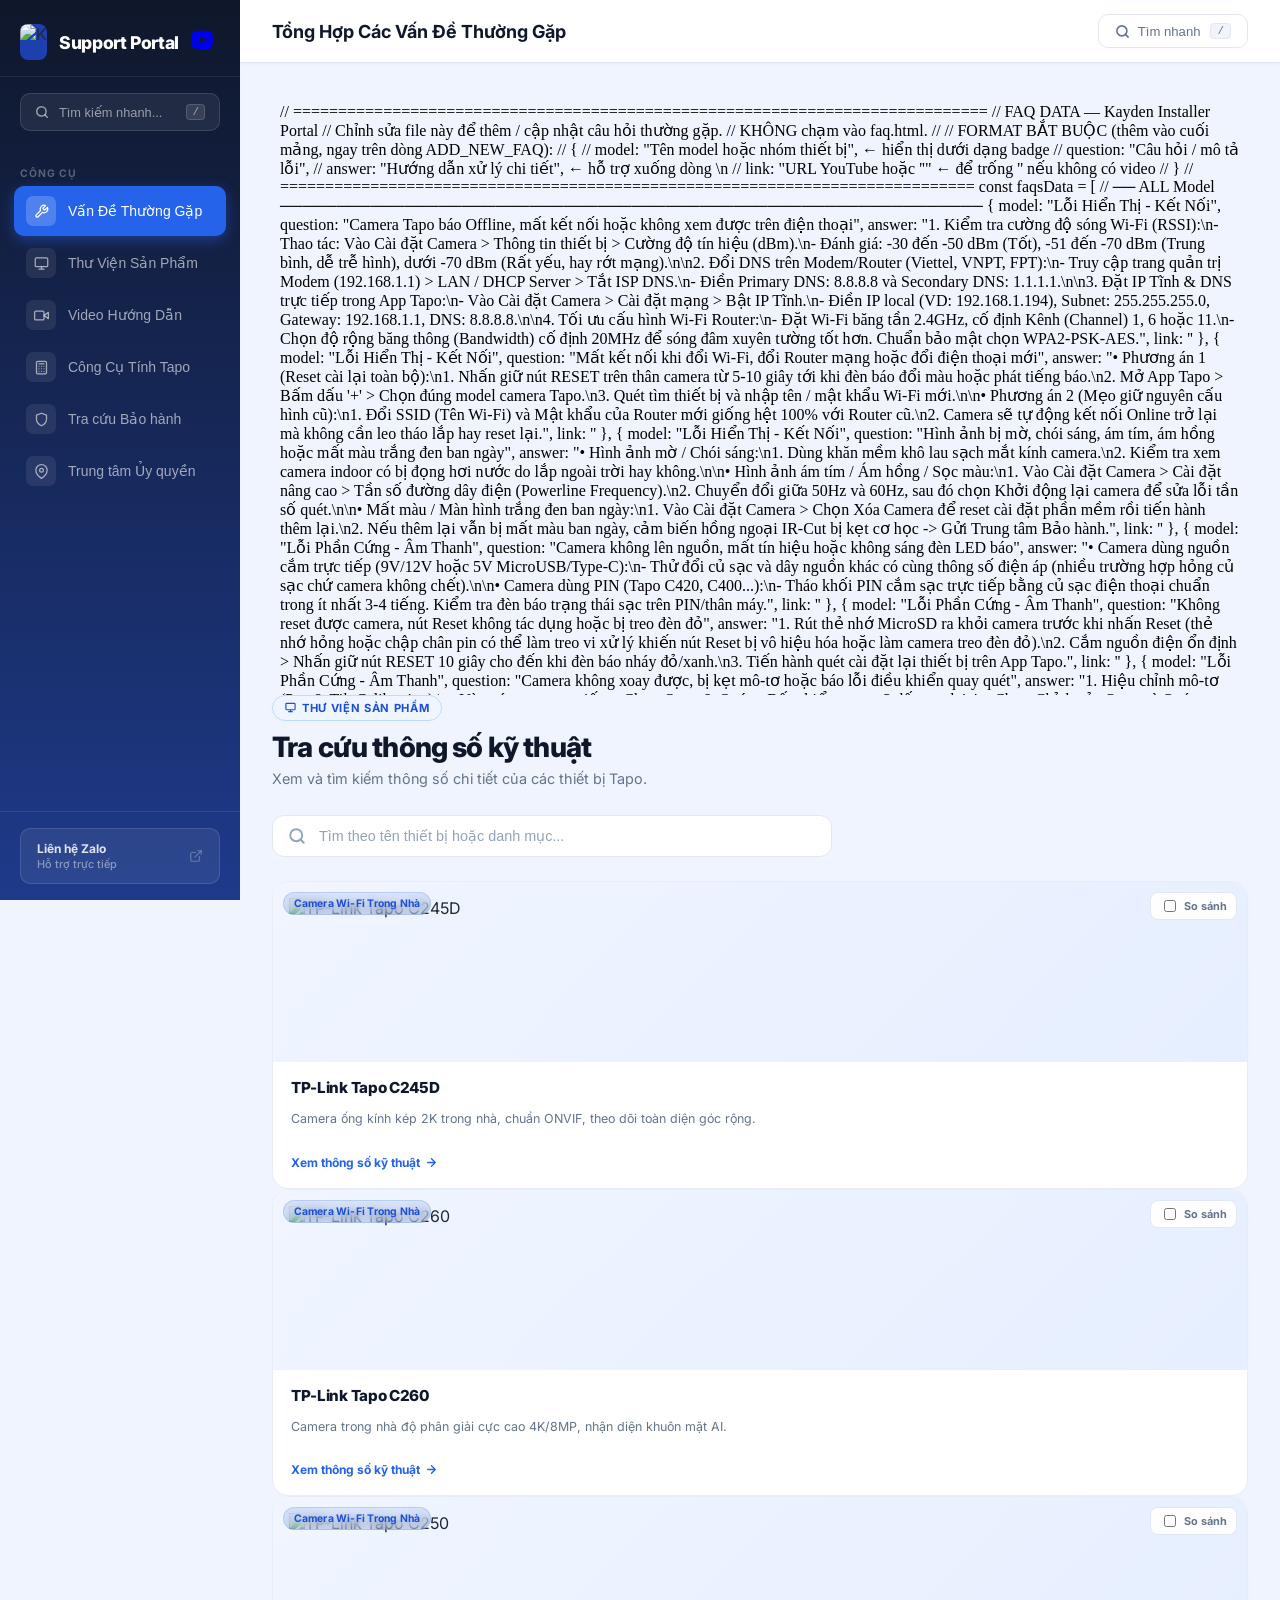
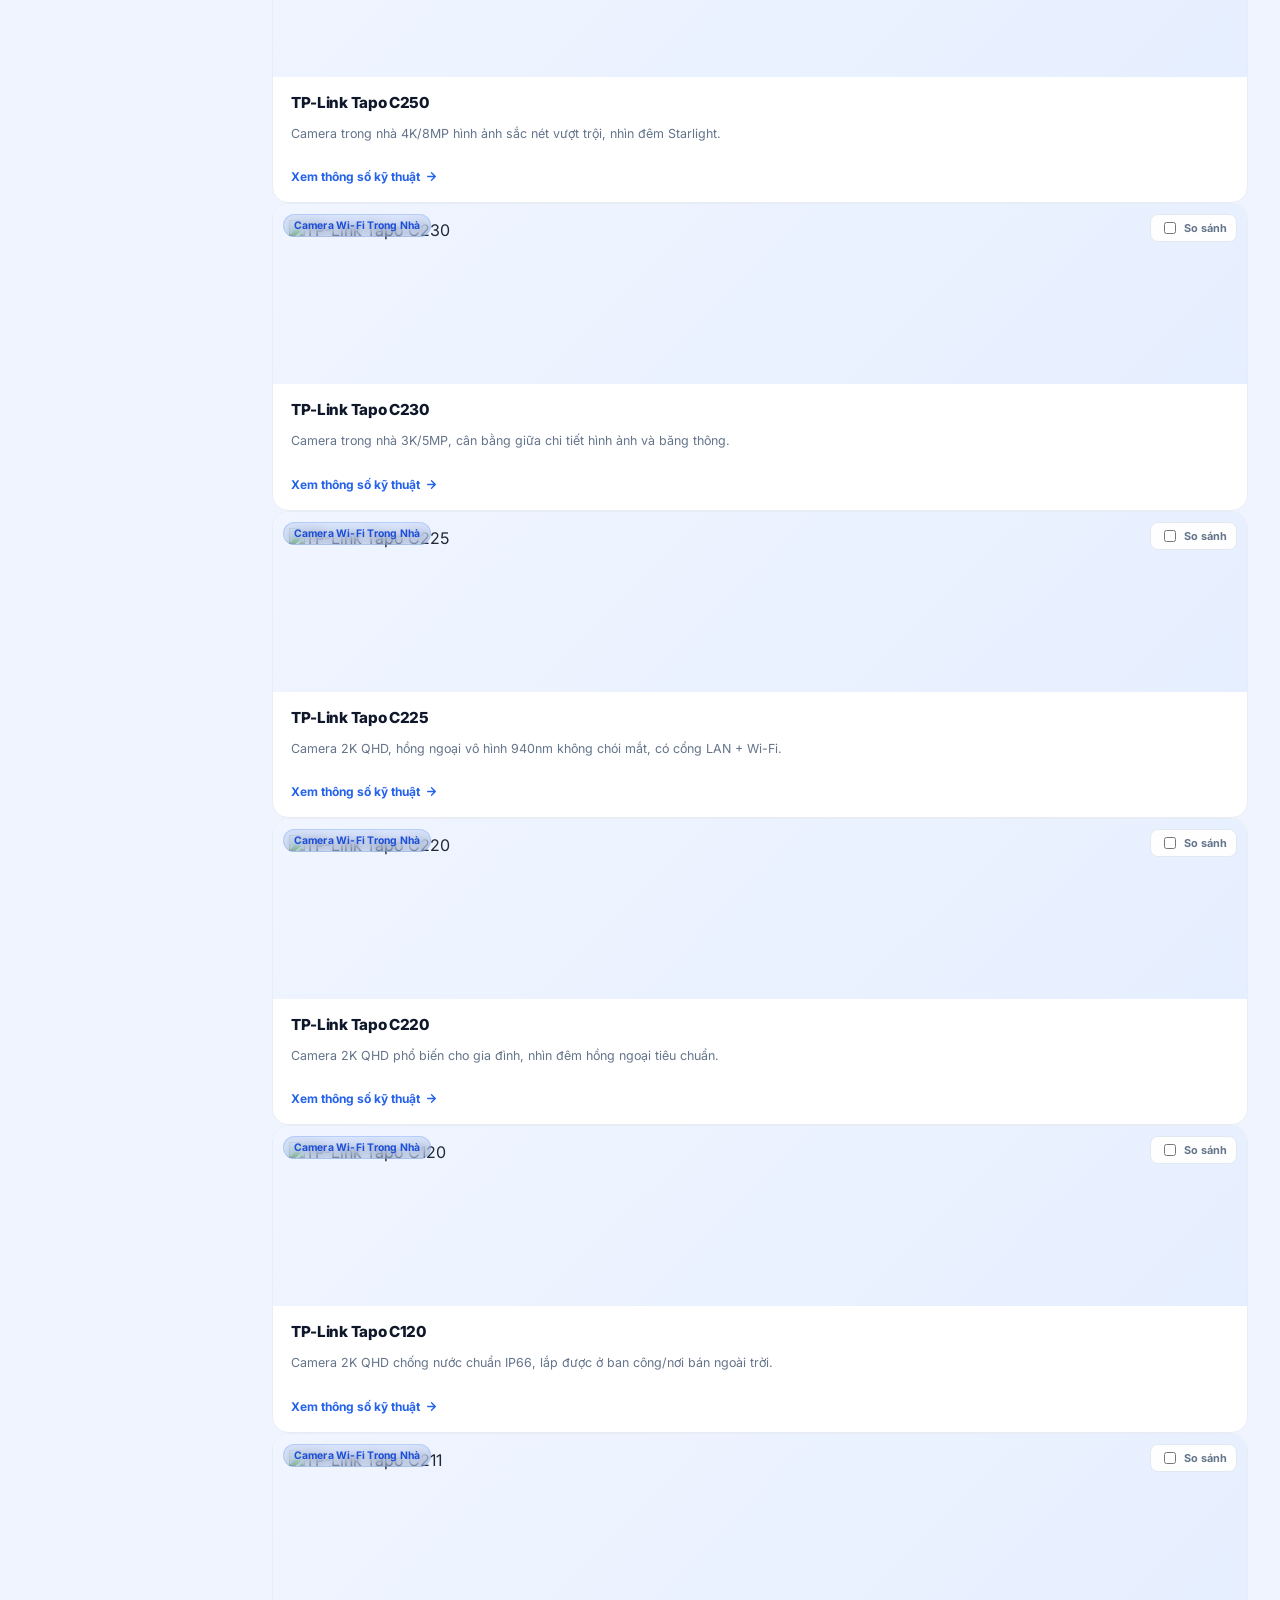
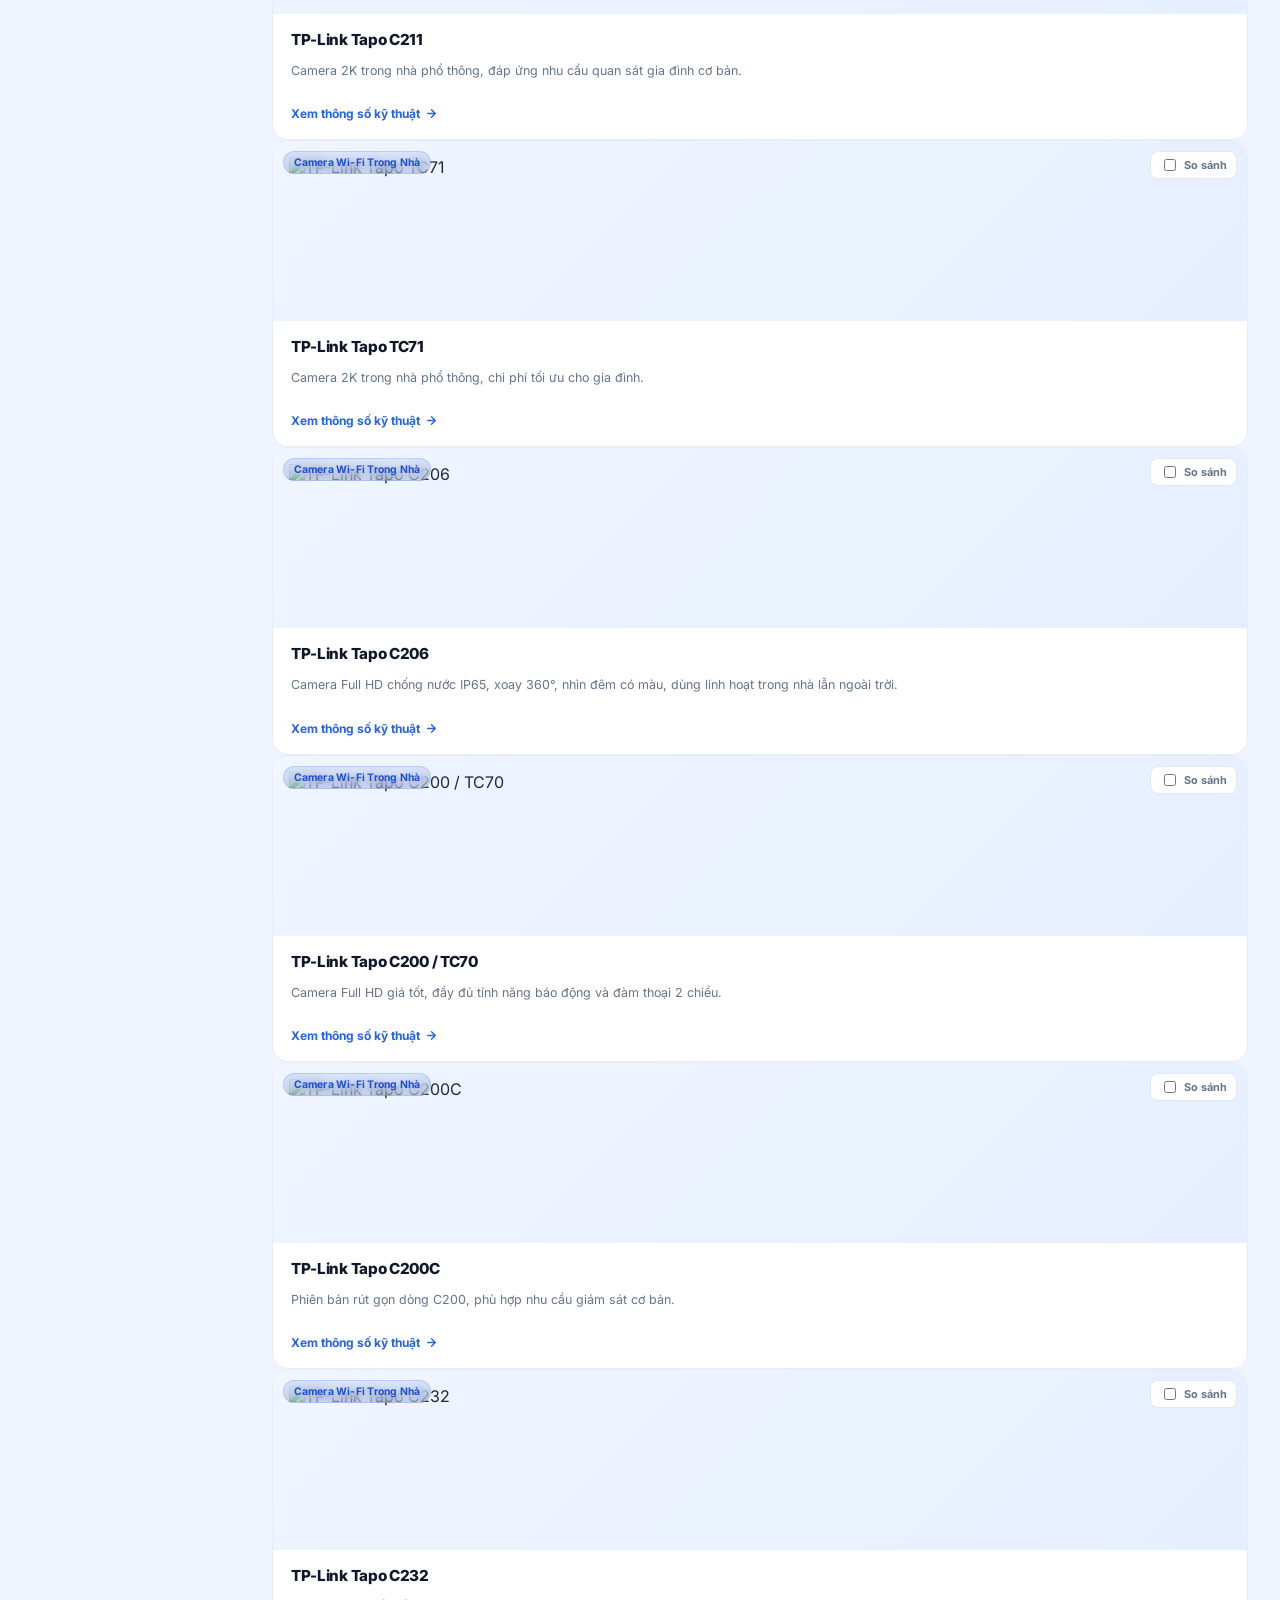
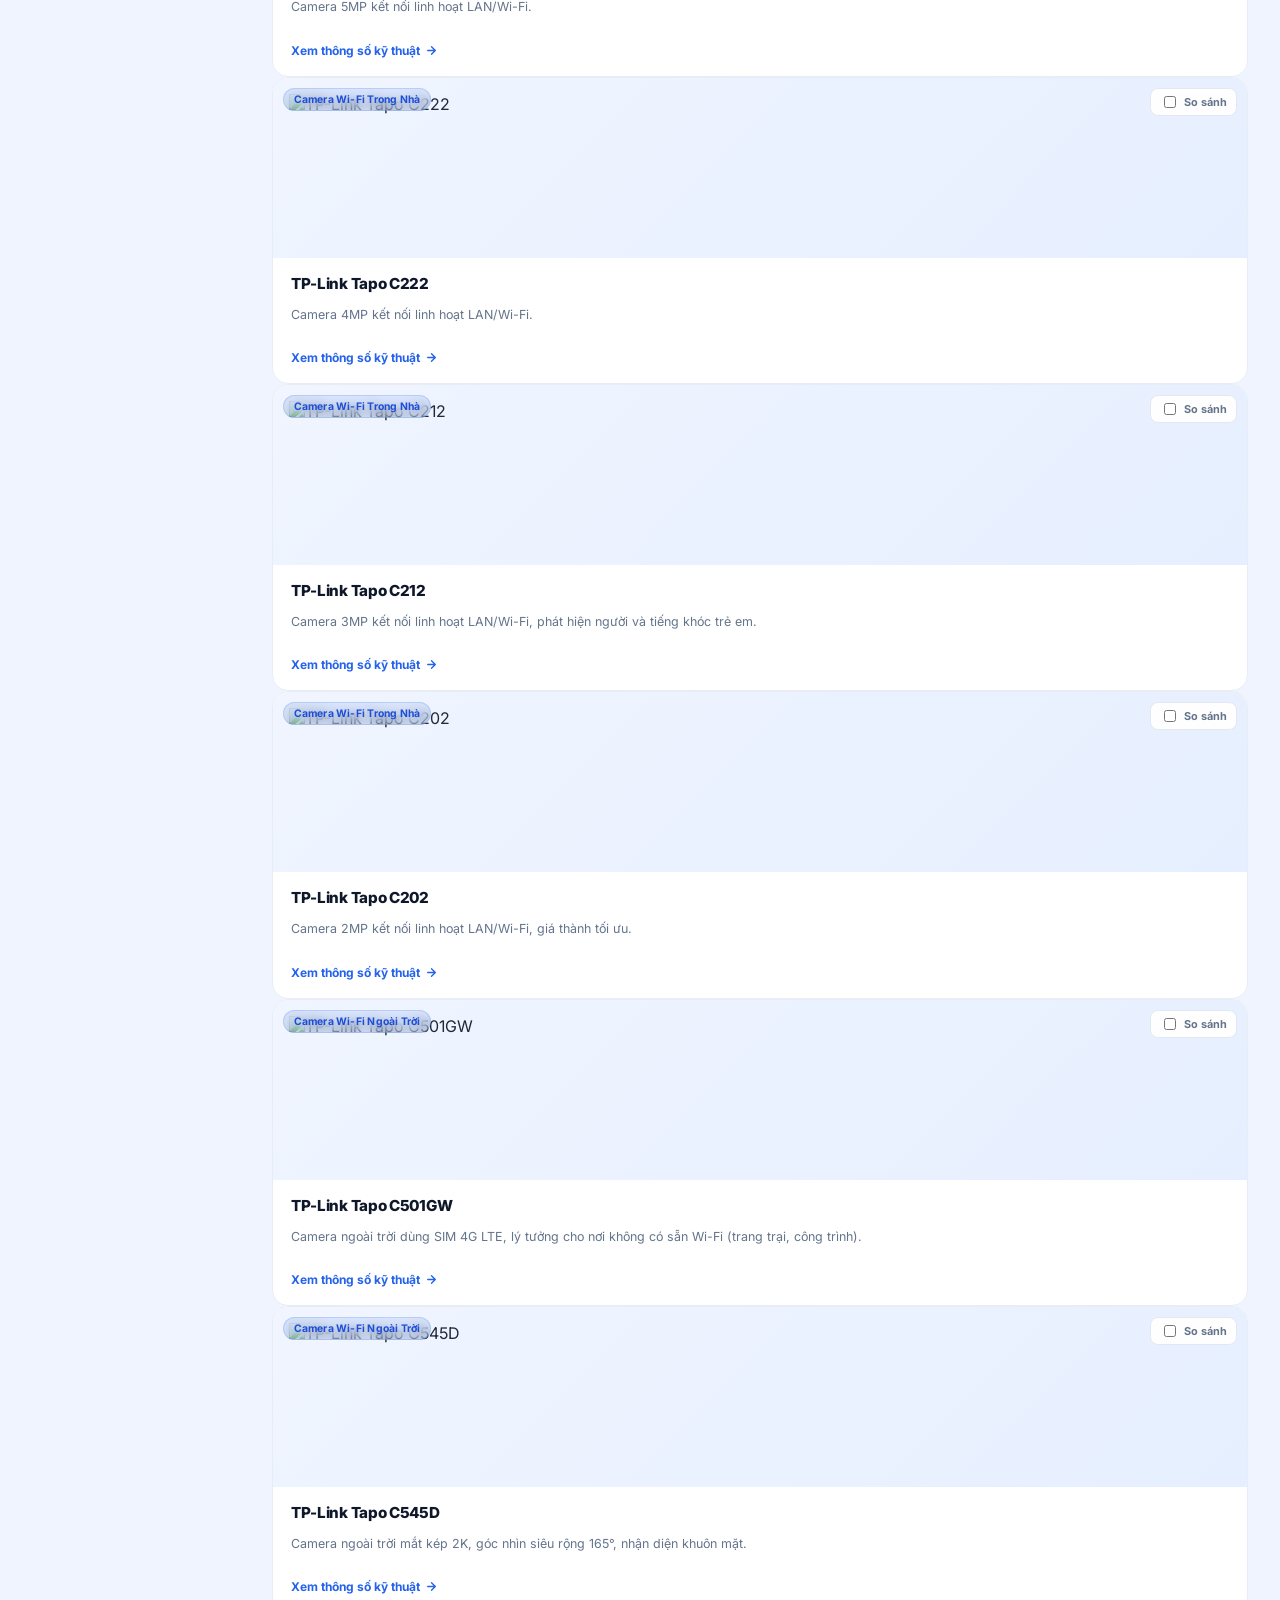
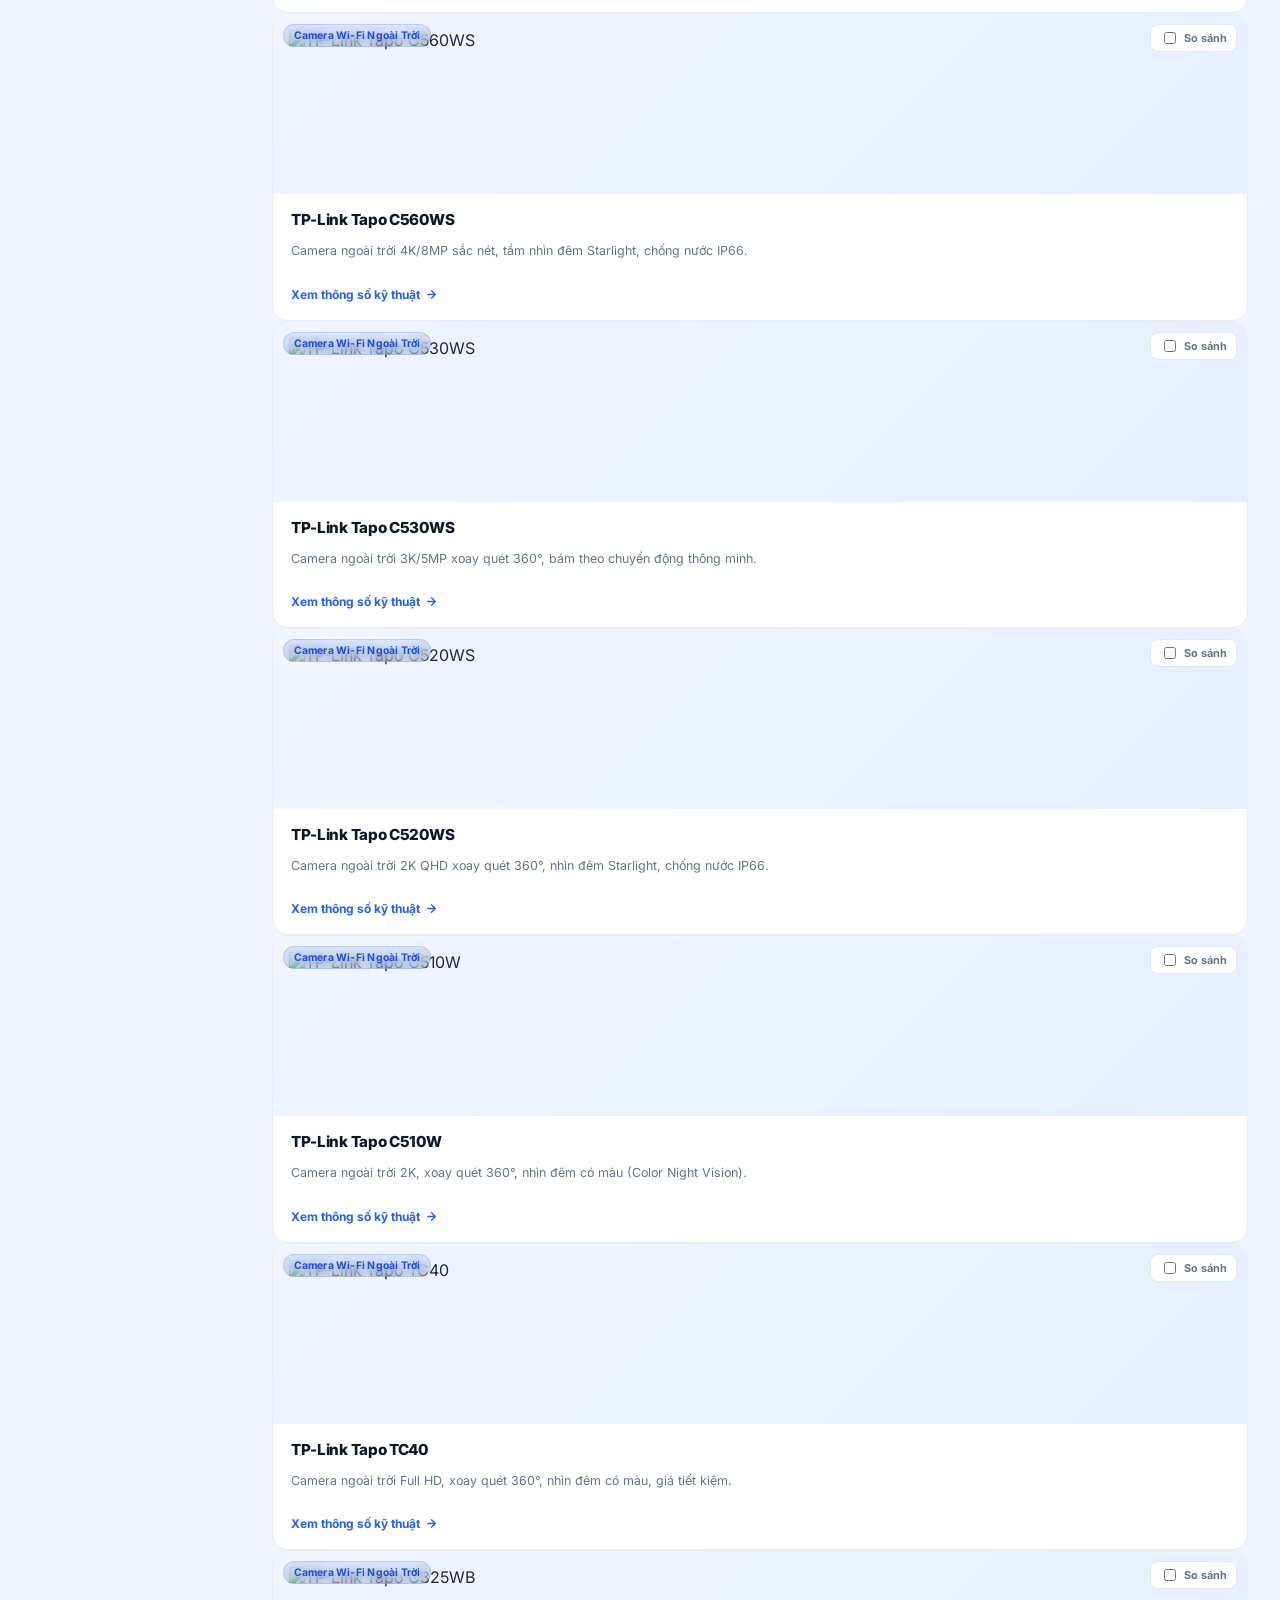
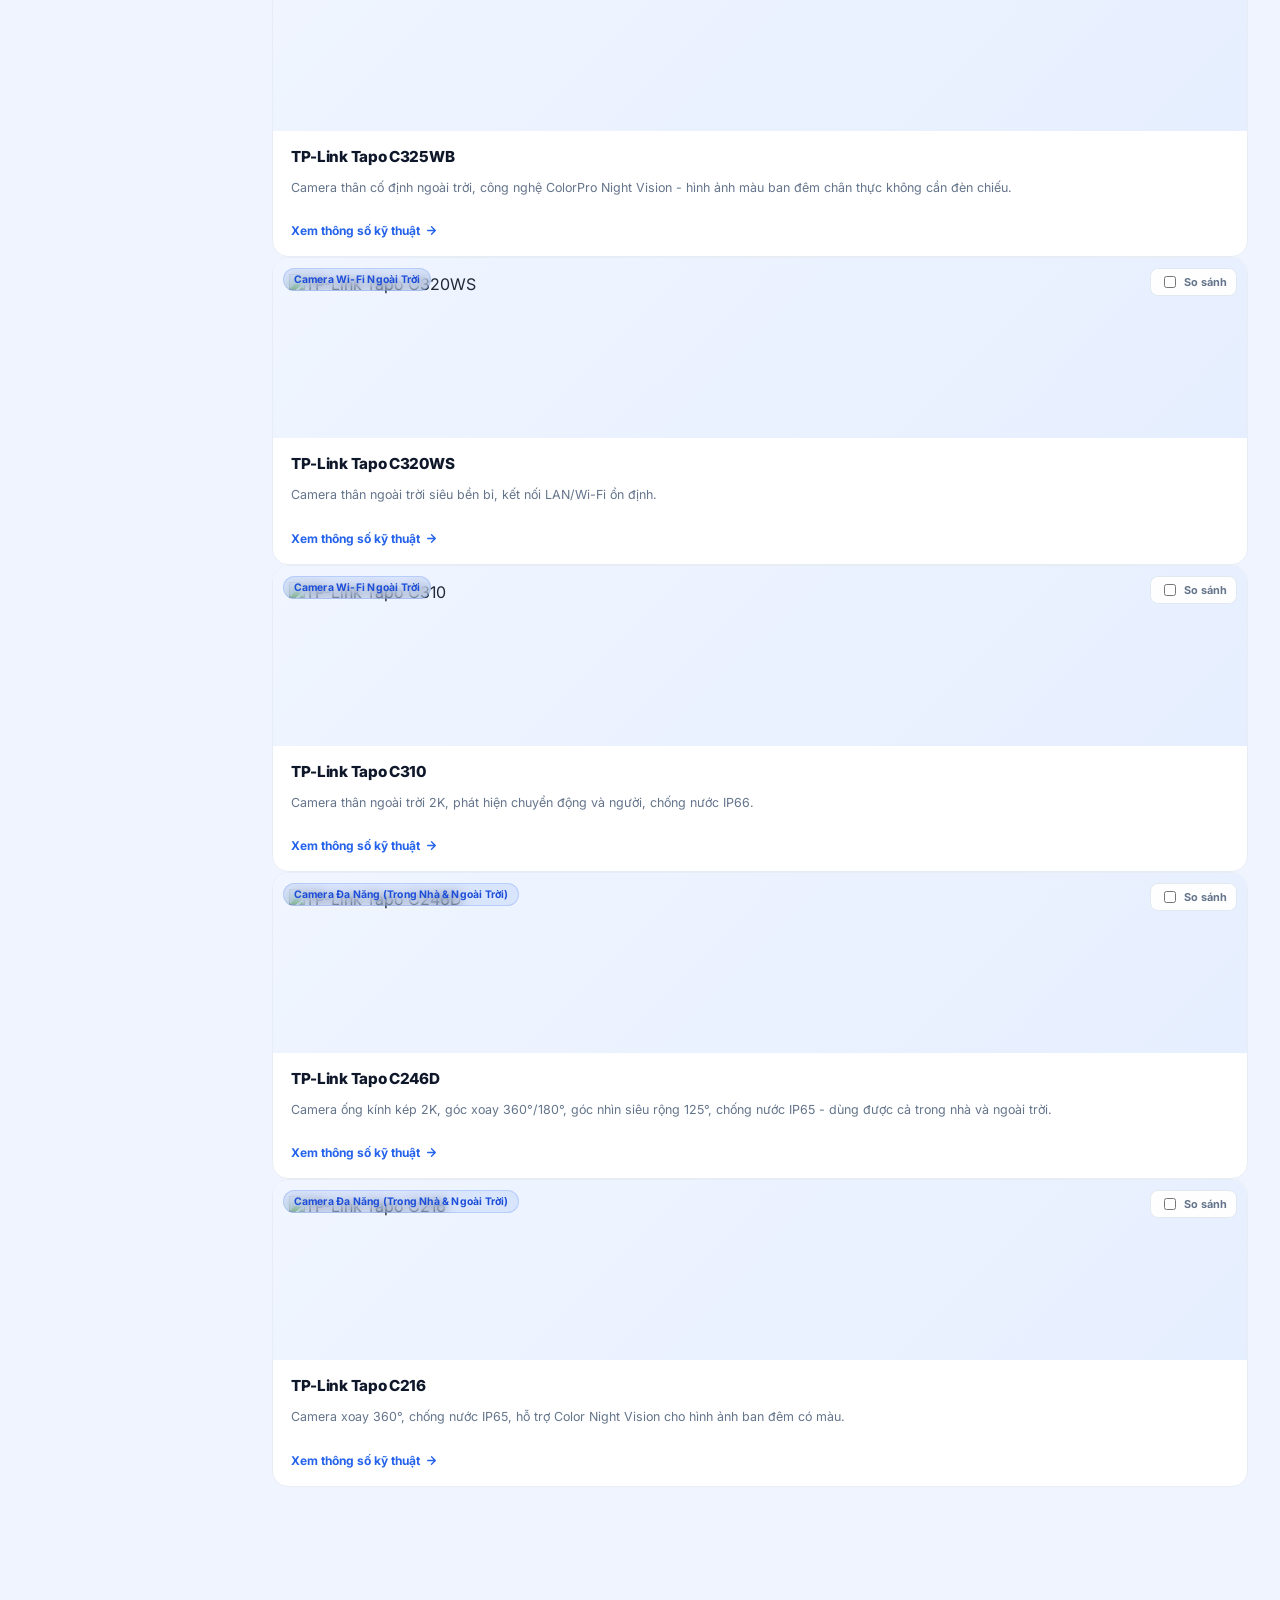
==== commit 8f37633e: "Update index.html" ====
--- a/index.html
+++ b/index.html
@@ -262,7 +262,7 @@
 
     <!-- Footer (desktop only) -->
     <footer style="padding:1.5rem 2rem;border-top:1px solid #e2e8f0;margin-top:2rem">
-      <p id="footer-text" style="font-size:0.78rem;color:#94a3b8;margin:0">© 2026 Kayden Installer Portal. Dành riêng cho kỹ thuật viên và thợ lắp đặt.</p>
+      <p id="footer-text" style="font-size:0.78rem;color:#94a3b8;margin:0">© 2026 Tapo Support Portal. Cổng thông tin hỗ trợ dành riêng cho kỹ thuật viên và thợ lắp đặt.</p>
     </footer>
 
   </div><!-- /main-content -->
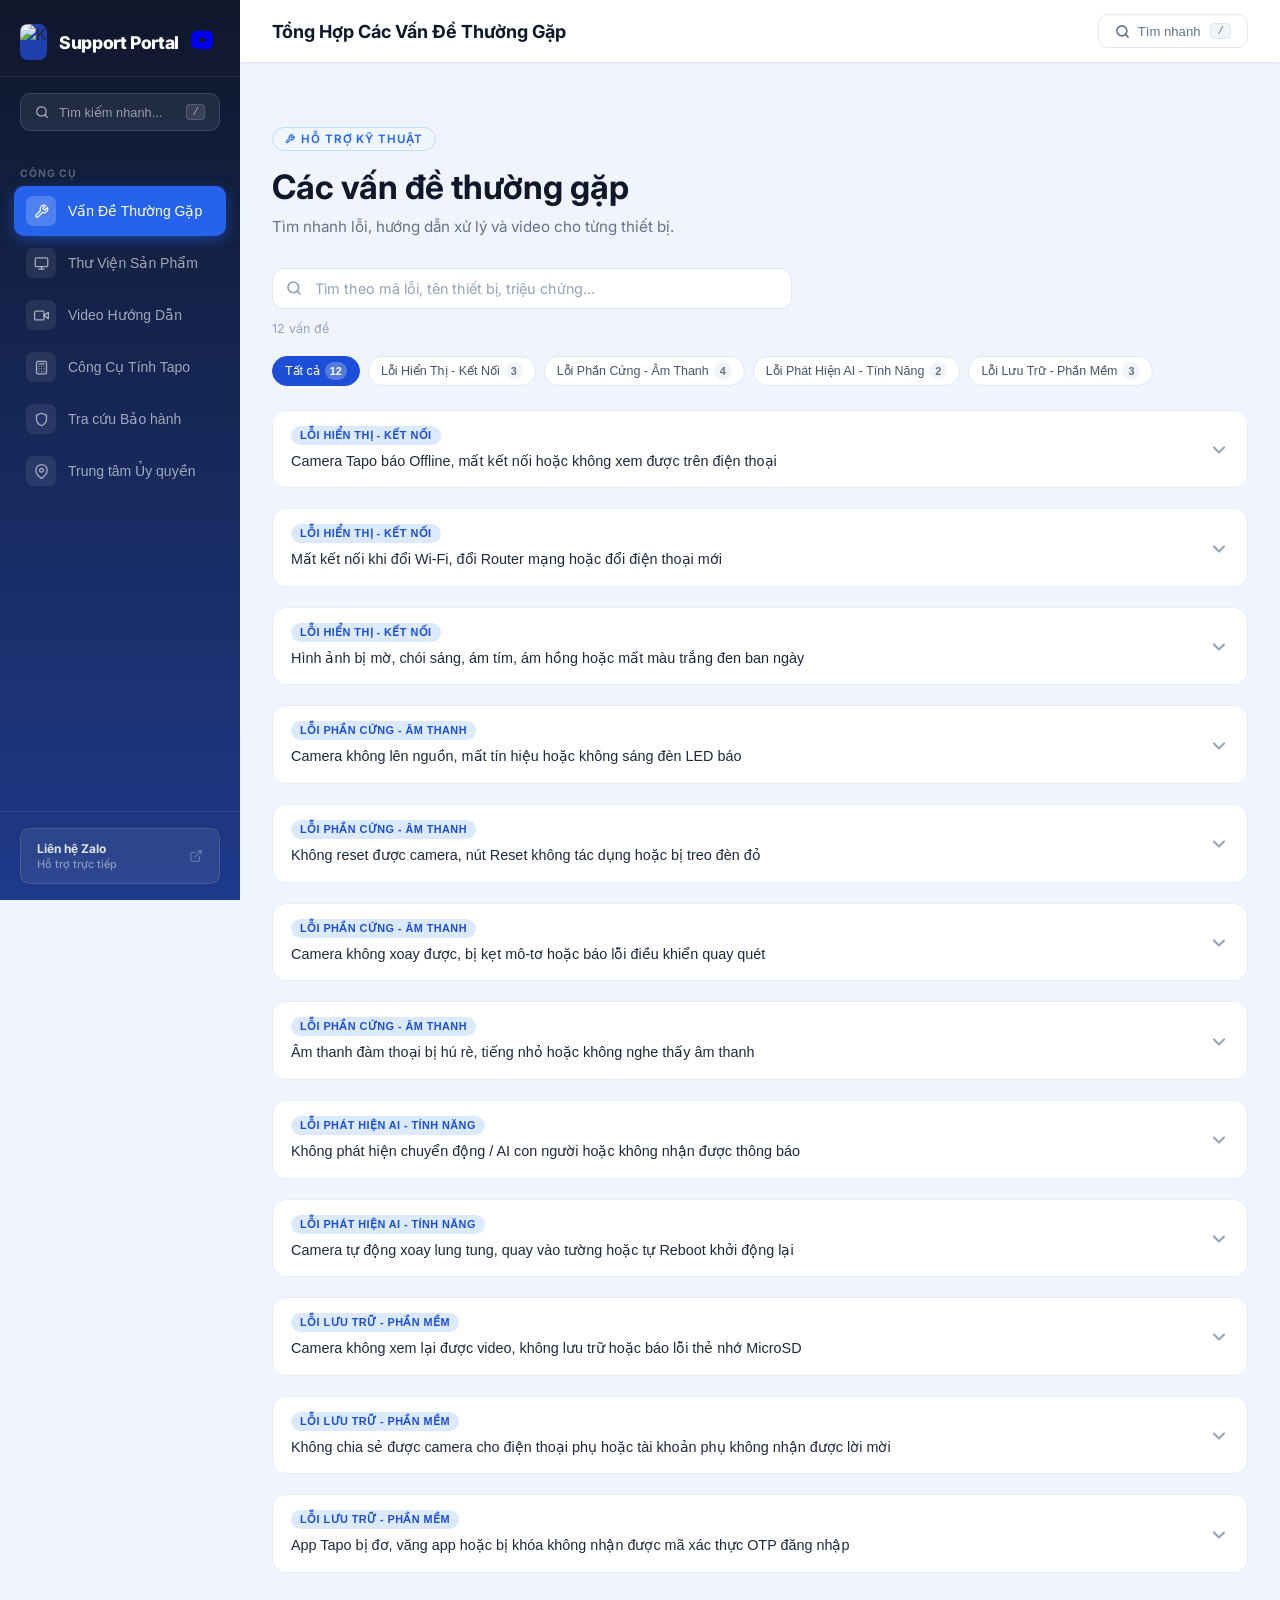
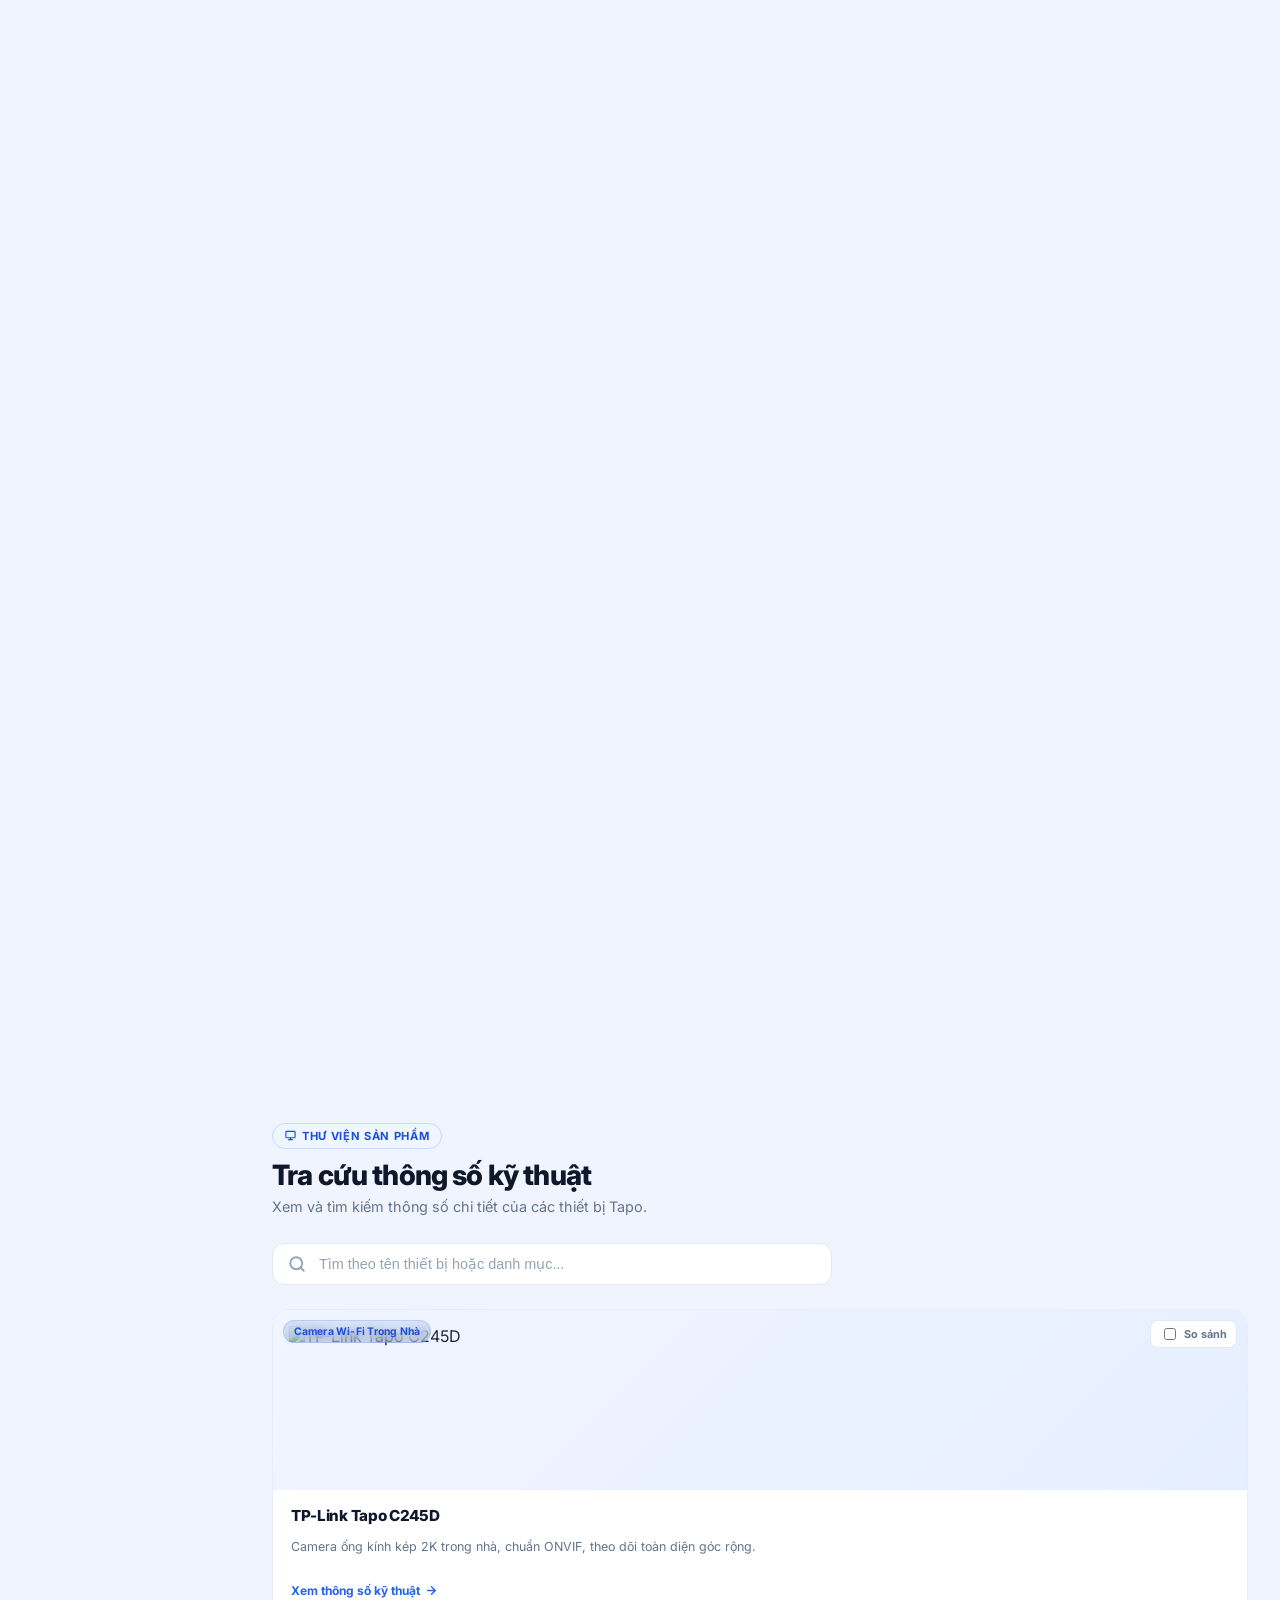
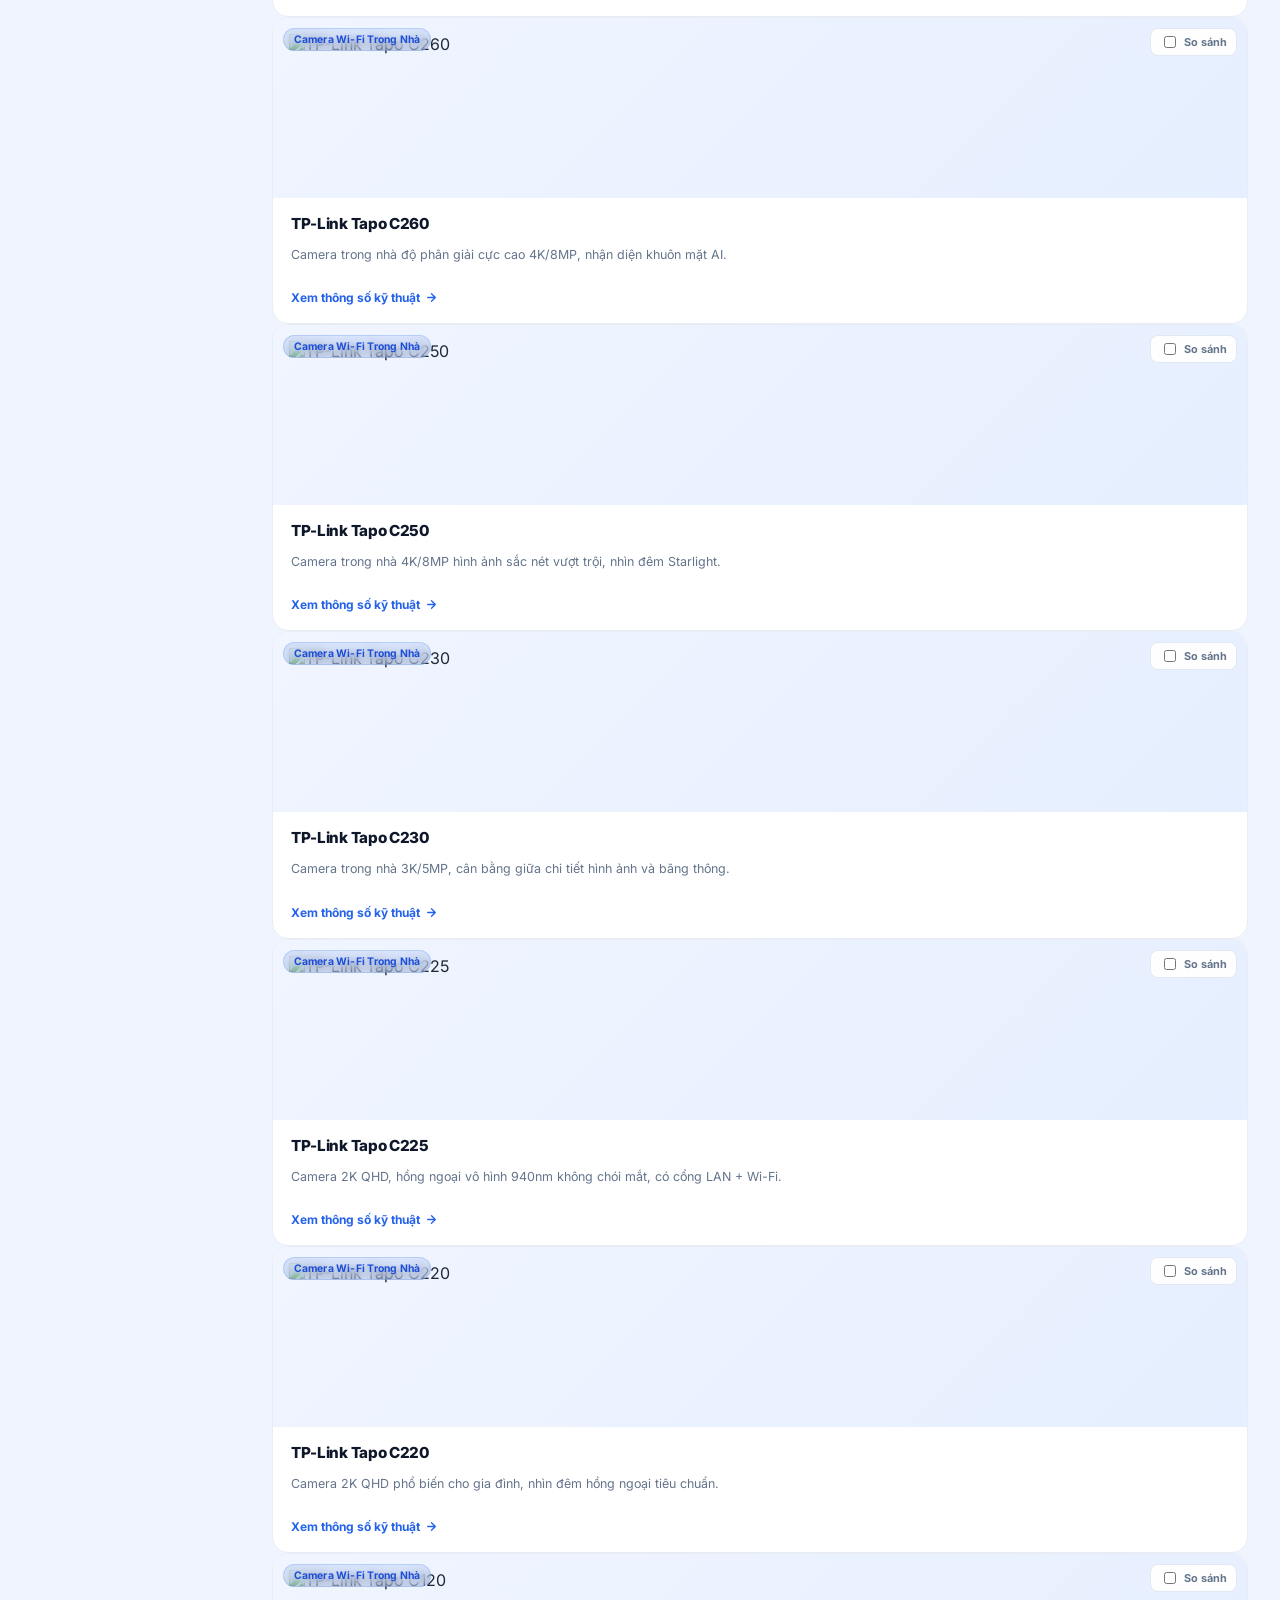
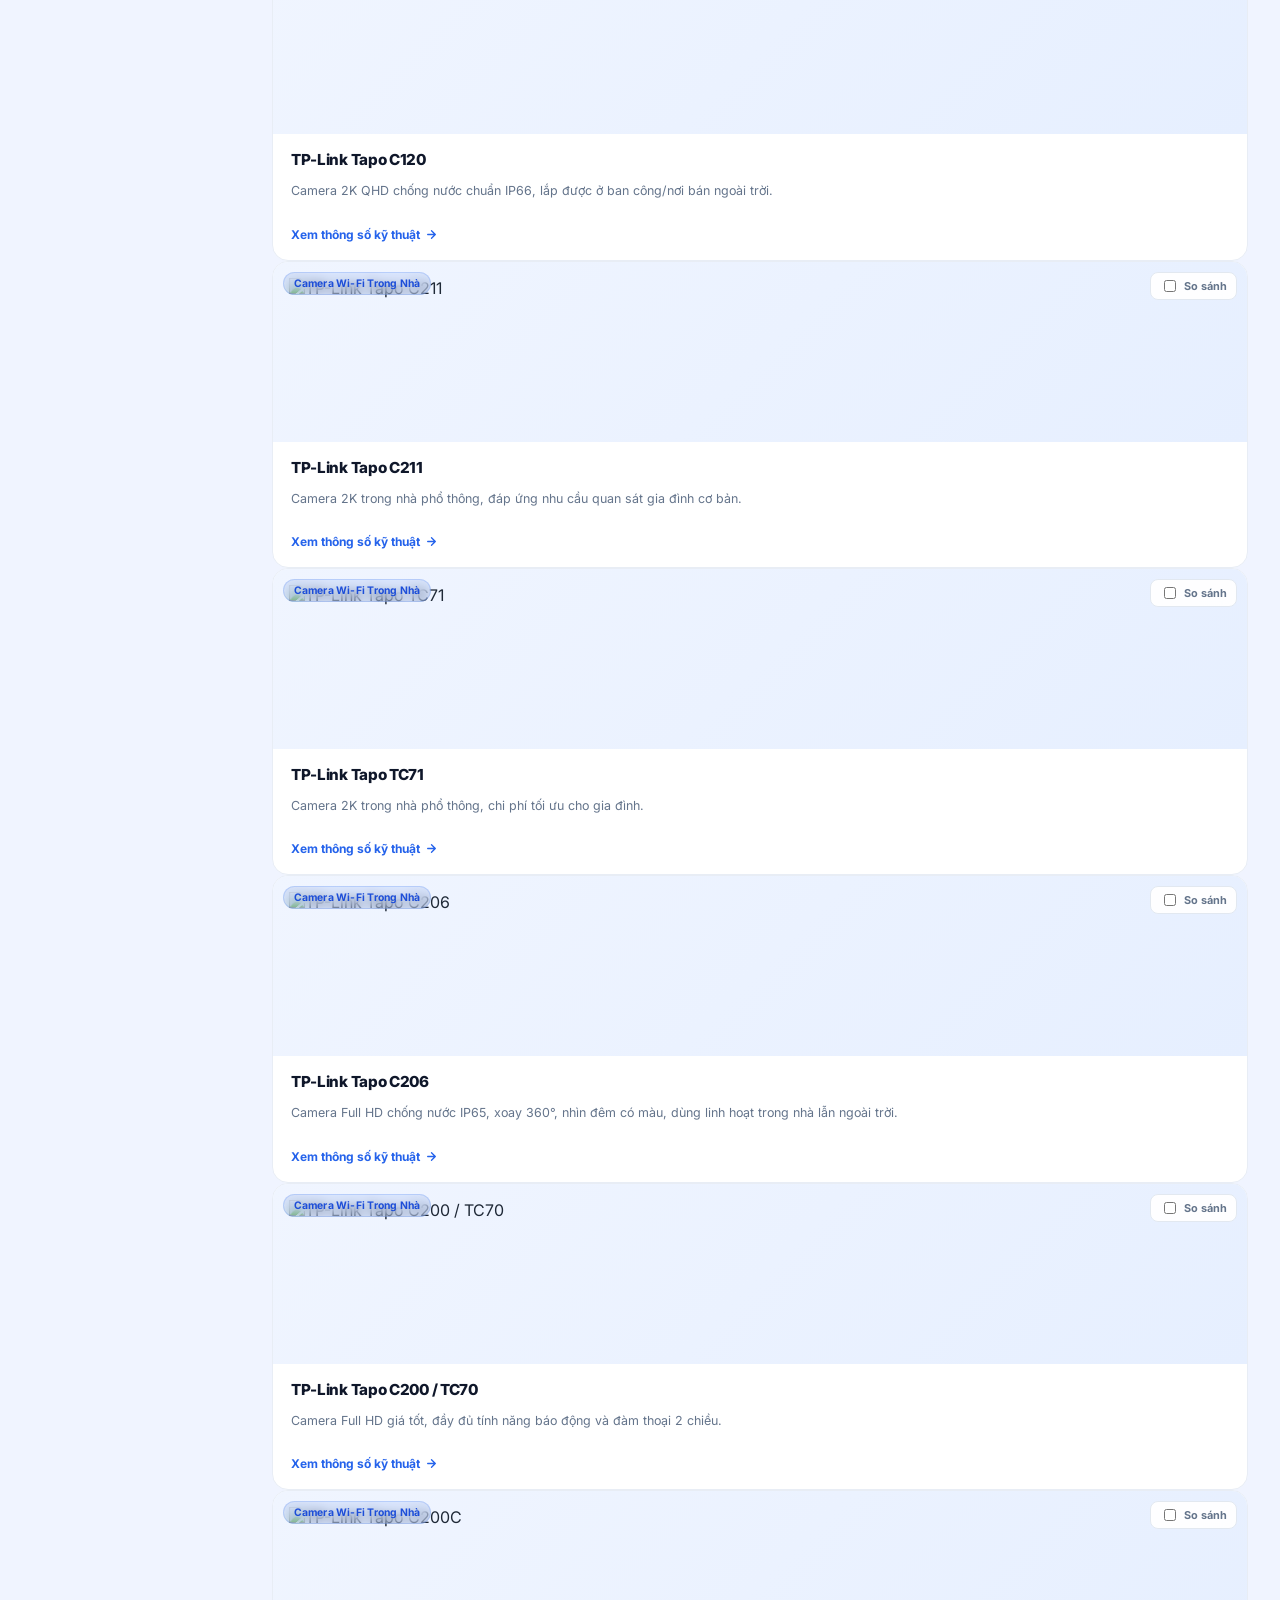
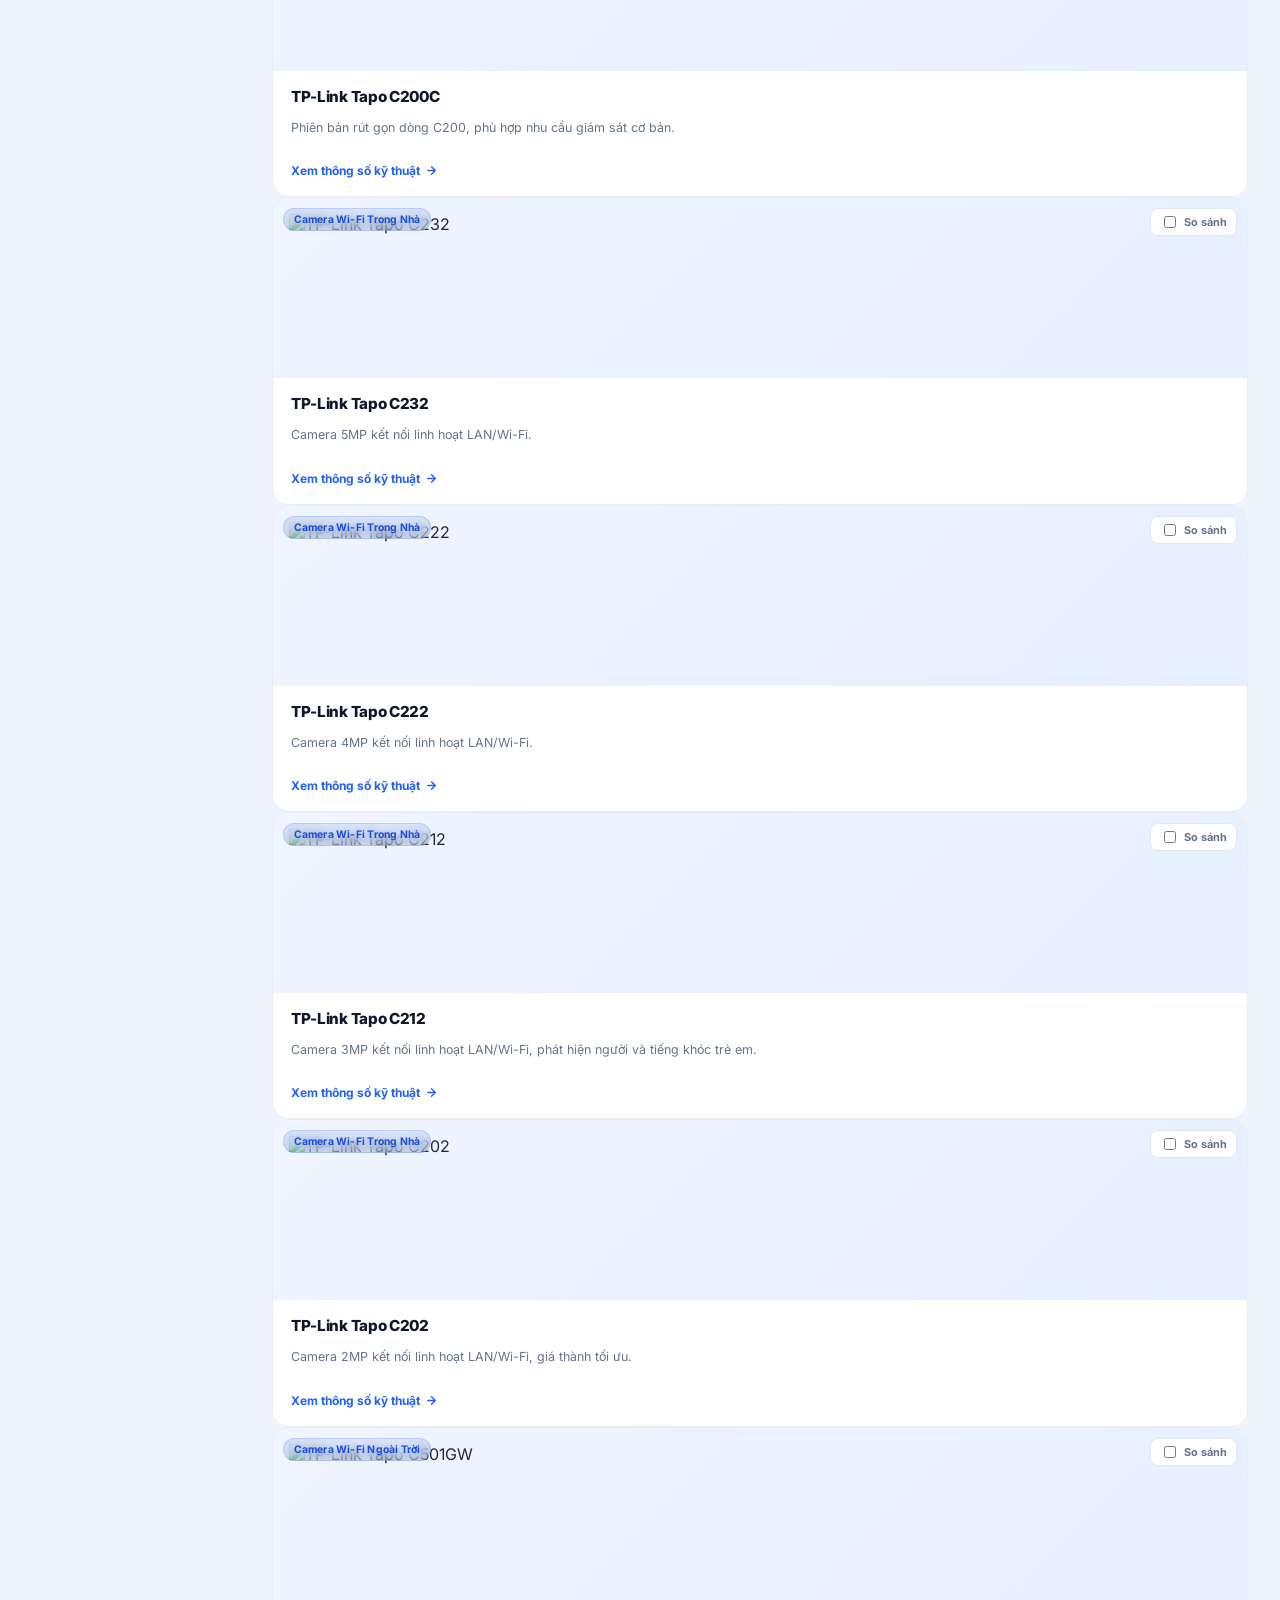
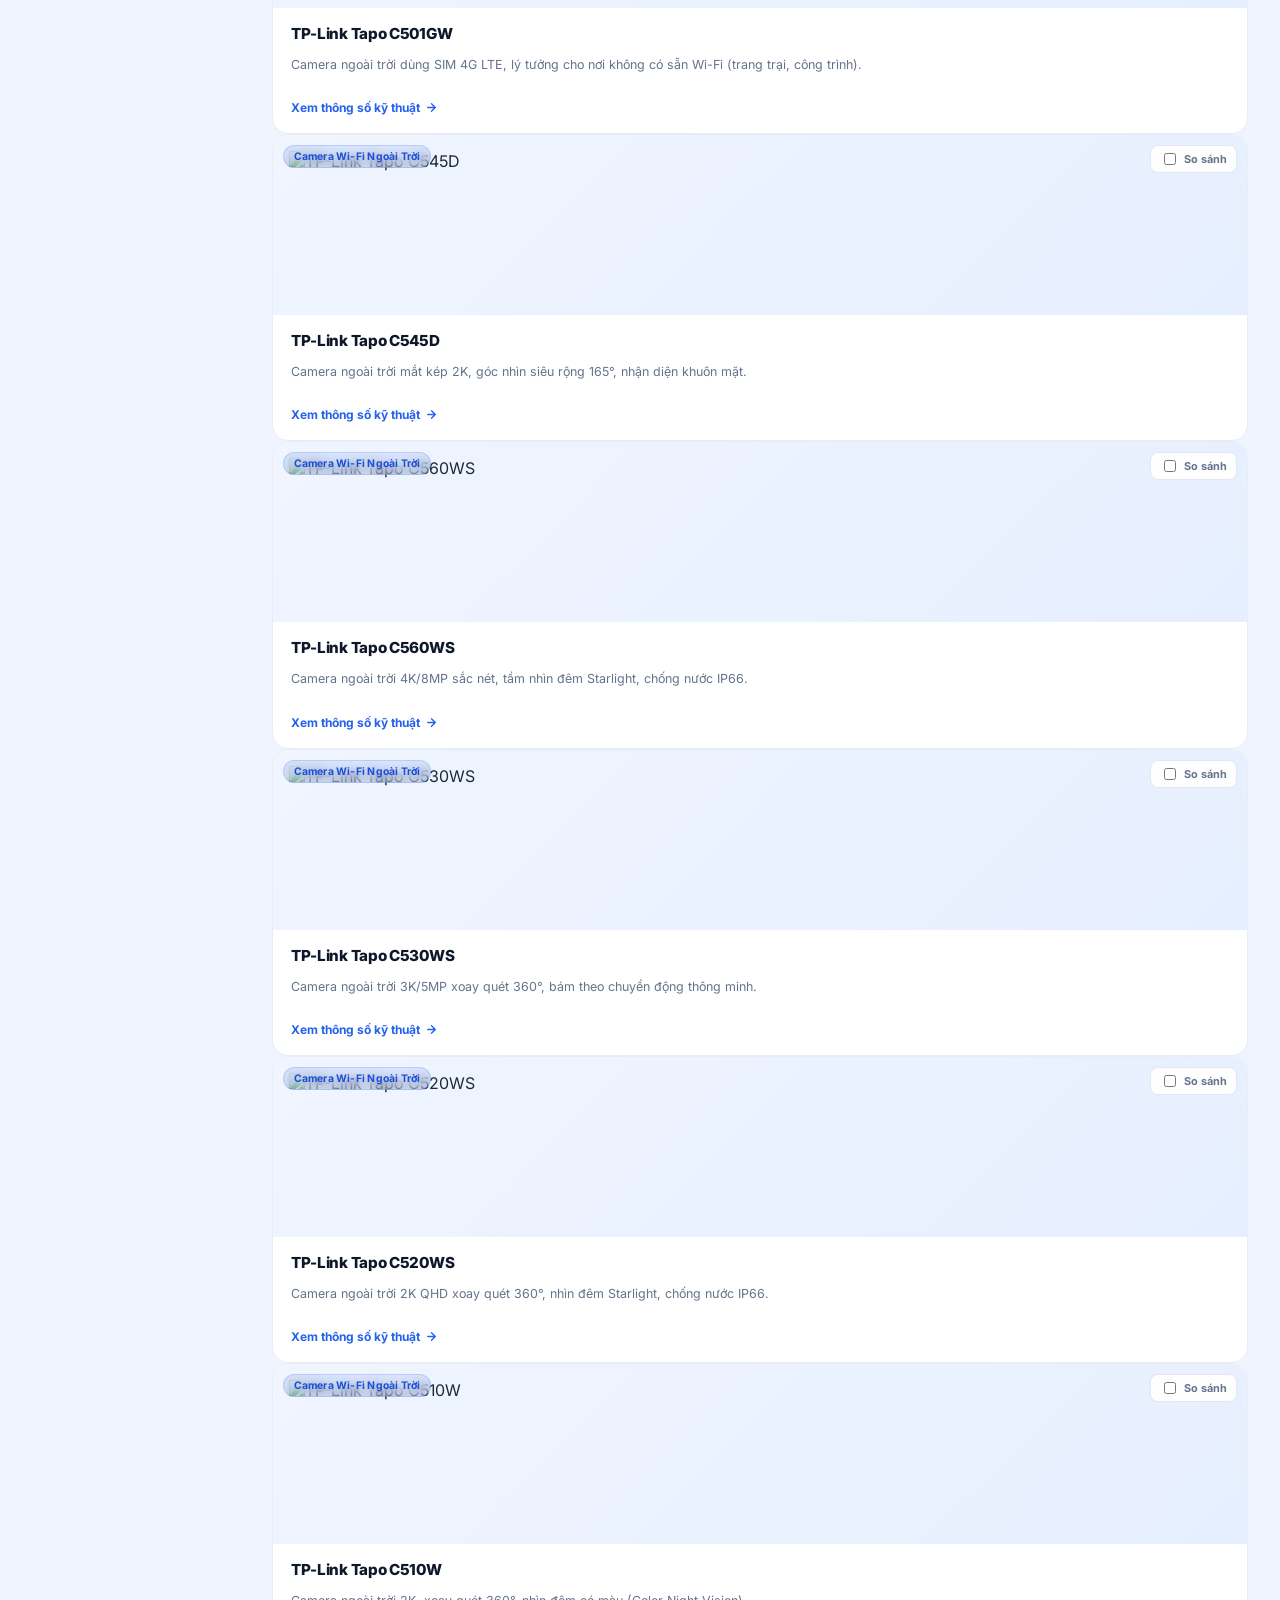
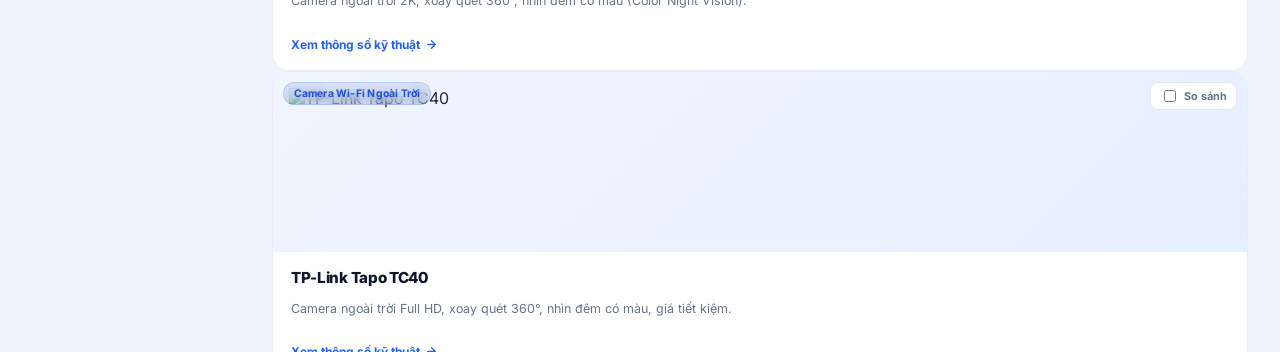
==== commit 1377d27b: "Update index.html" ====
--- a/index.html
+++ b/index.html
@@ -179,8 +179,8 @@
         <iframe
           id="calculator-iframe"
           src="tabs/calculator.html"
-          style="width:100%;border:none;display:block;min-height:720px"
-          scrolling="no"
+          style="width:100%;border:none;display:block;min-height:360px"
+          scrolling="auto"
           loading="lazy"
           title="Lưu trữ & Data Calculator"
         ></iframe>
@@ -400,6 +400,25 @@
   // ================================================================
   // TAB SWITCHING
   // ================================================================
+
+  // Cố định chiều cao khung Calculator theo đúng khoảng trống còn lại của
+  // màn hình (không phụ thuộc nội dung bên trong), để tránh layout bị "nhảy"
+  // liên tục khi người dùng gõ số / đổi lựa chọn trên mobile -> dễ chạm nhầm.
+  // Nếu nội dung dài hơn khung, iframe tự cuộn bên trong (1 vùng cuộn ổn định).
+  function fitCalculatorIframe() {
+    const iframe = document.getElementById('calculator-iframe');
+    if (!iframe || activeTab !== 'calculator') return;
+    requestAnimationFrame(() => {
+      const top = iframe.getBoundingClientRect().top;
+      const bottomNav = document.getElementById('mobile-bottom-nav');
+      const bottomNavH = (bottomNav && getComputedStyle(bottomNav).display !== 'none') ? bottomNav.offsetHeight : 0;
+      // dùng visualViewport nếu có để tránh lệch do thanh địa chỉ trình duyệt mobile ẩn/hiện
+      const viewportH = window.visualViewport ? window.visualViewport.height : window.innerHeight;
+      const available = viewportH - top - bottomNavH - 16; // 16px đệm an toàn
+      iframe.style.height = Math.max(360, available) + 'px';
+    });
+  }
+
   function switchTab(tab) {
     activeTab = tab;
     const tabs = ['faq','catalog','products','calculator','lock','installer'];
@@ -427,7 +446,13 @@
     }
 
     window.scrollTo({ top: 0, behavior: 'smooth' });
-  }
+
+    if (tab === 'calculator') fitCalculatorIframe();
+  }
+
+  // Tính lại khi xoay màn hình / đổi kích thước, chỉ khi đang ở tab Calculator
+  window.addEventListener('resize', () => { if (activeTab === 'calculator') fitCalculatorIframe(); });
+  window.addEventListener('orientationchange', () => { if (activeTab === 'calculator') fitCalculatorIframe(); });
 
   // FAQ functions đã được tách sang tabs/faq.html
   // Catalog functions đã được tách sang tabs/catalog.html
@@ -671,10 +696,10 @@
         if (iframe.style.height !== newH) iframe.style.height = newH;
       }
     }
-    if (e.data && e.data.type === 'calc-height') {
-      const iframe = document.getElementById('calculator-iframe');
-      if (iframe) iframe.style.height = (e.data.height + 24) + 'px';
-    }
+    // Lưu ý: calculator.html vẫn gửi 'calc-height' nhưng ta không dùng nữa —
+    // chiều cao của iframe Calculator giờ được cố định theo khoảng trống
+    // viewport còn lại (xem fitCalculatorIframe()), tránh nhảy layout khi
+    // người dùng thao tác trên mobile. Nội dung dài hơn sẽ tự cuộn bên trong.
     if (e.data && e.data.type === 'catalog-height') {
       const iframe = document.getElementById('catalog-iframe');
       if (iframe) {
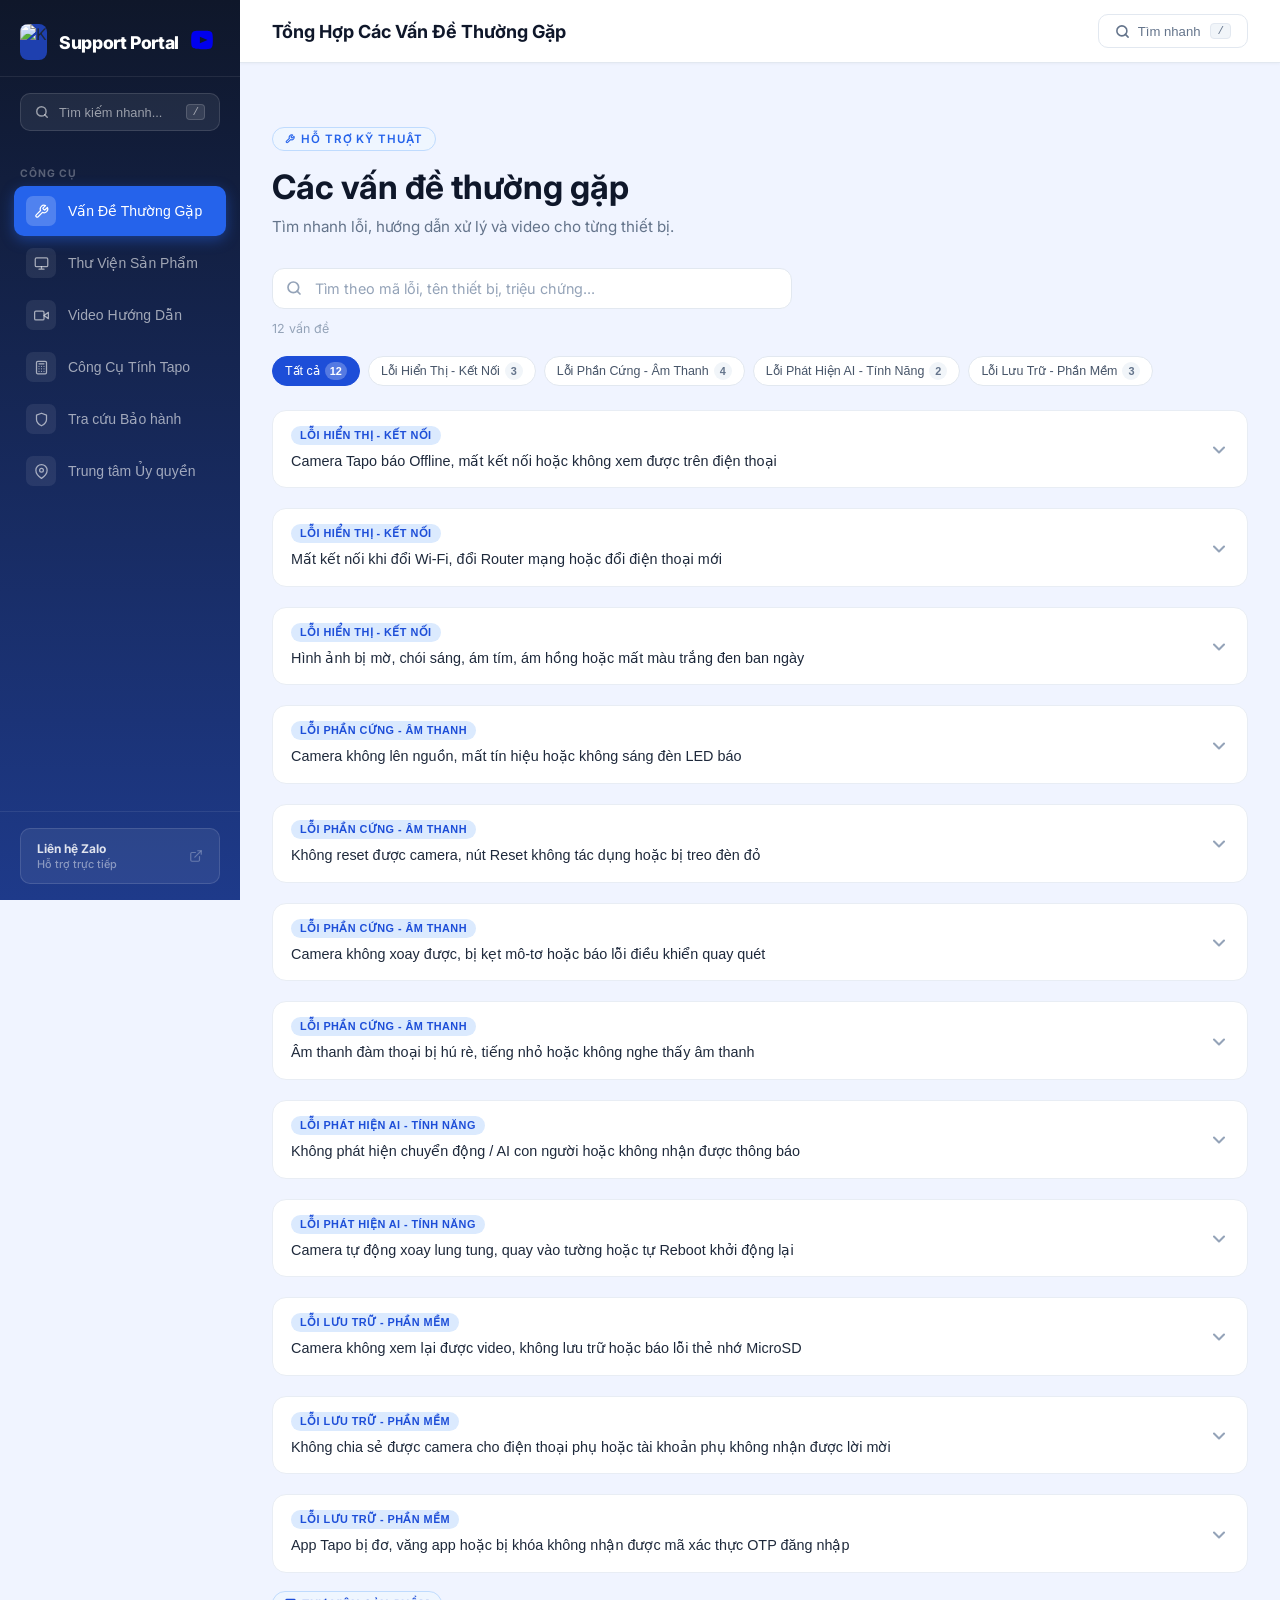
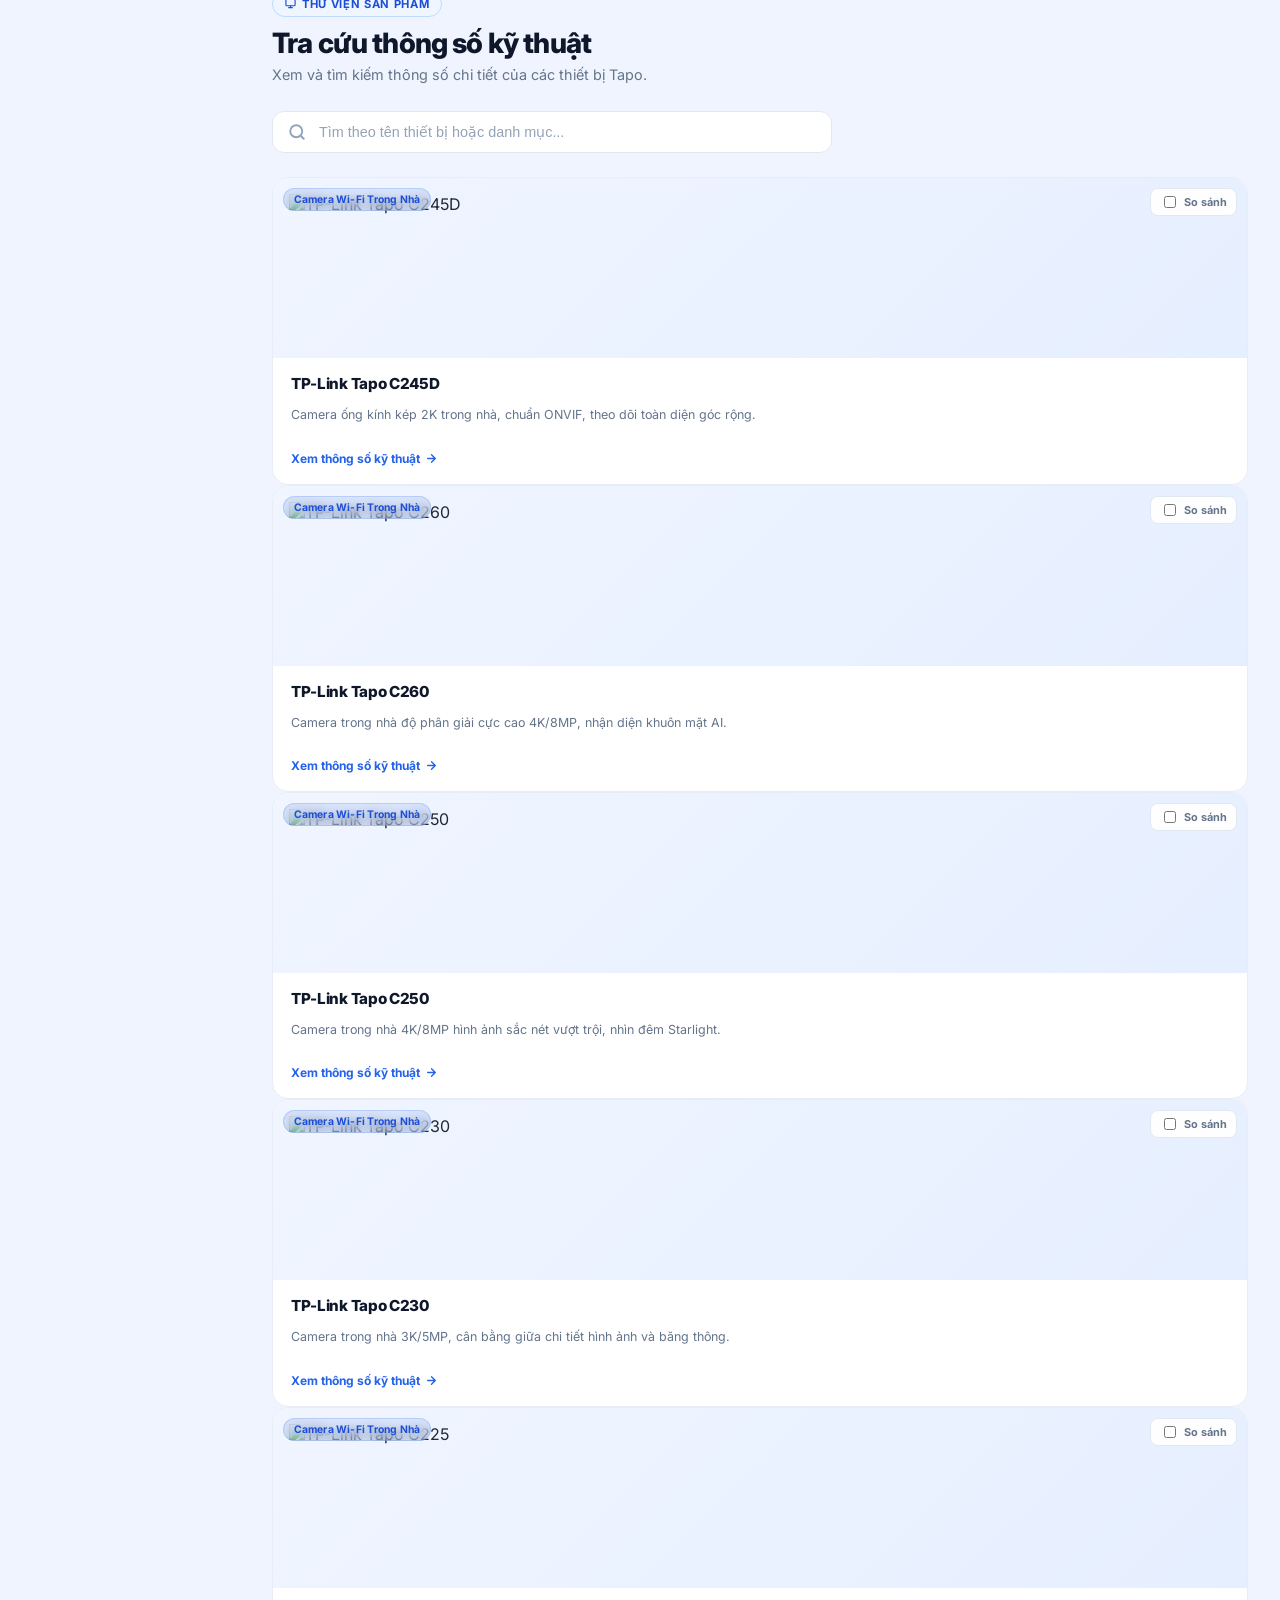
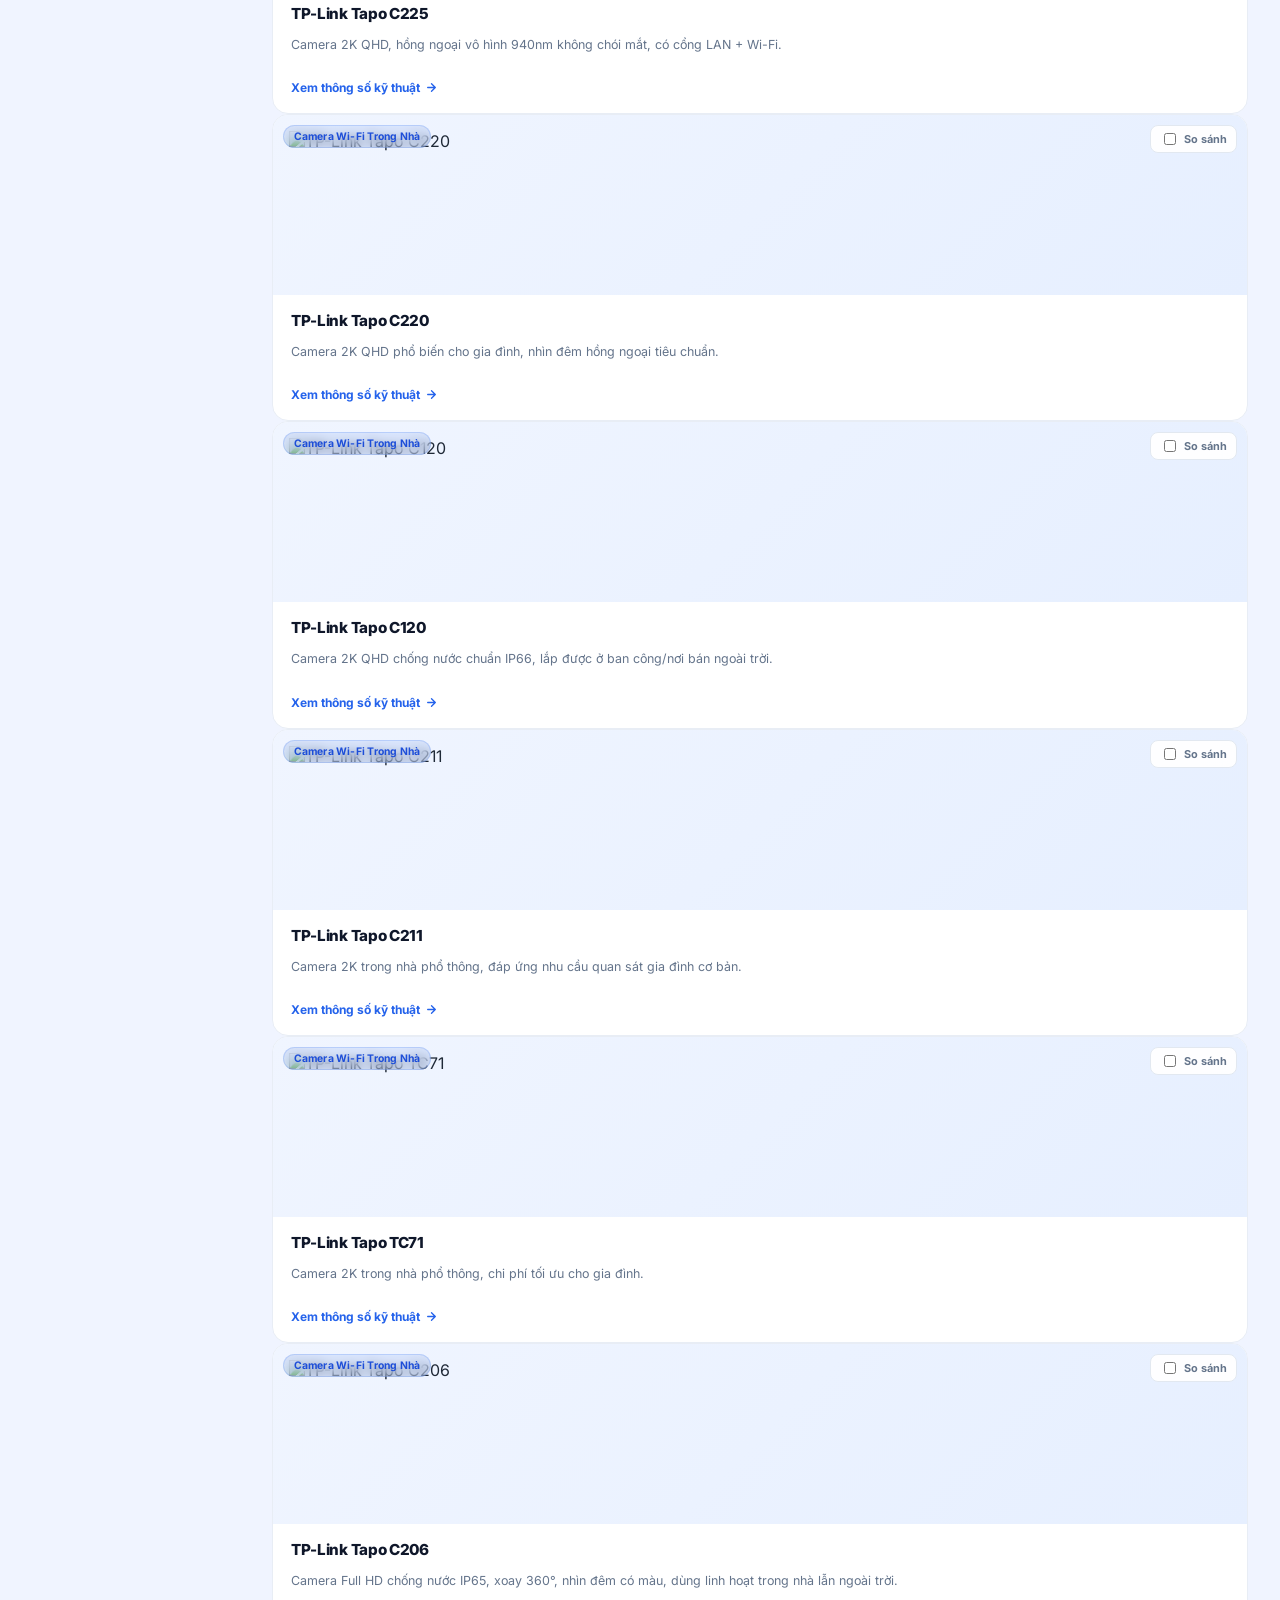
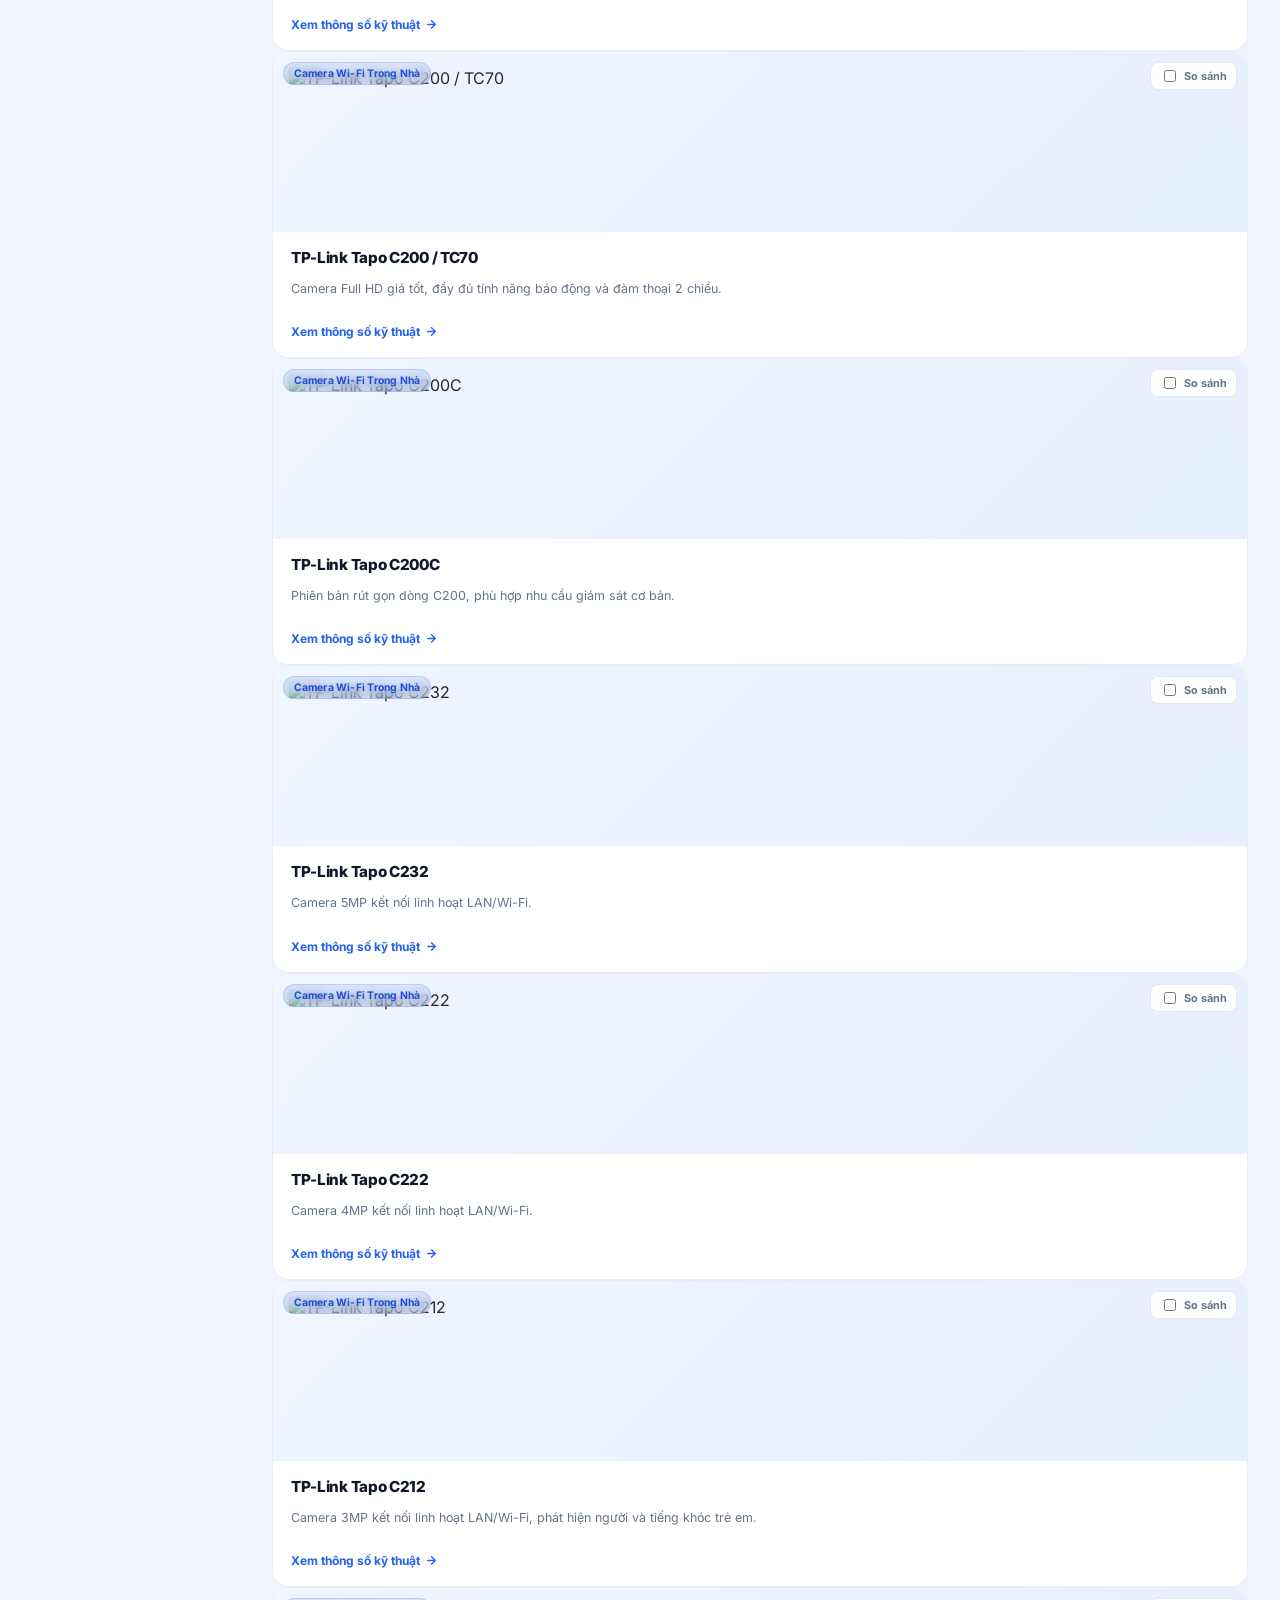
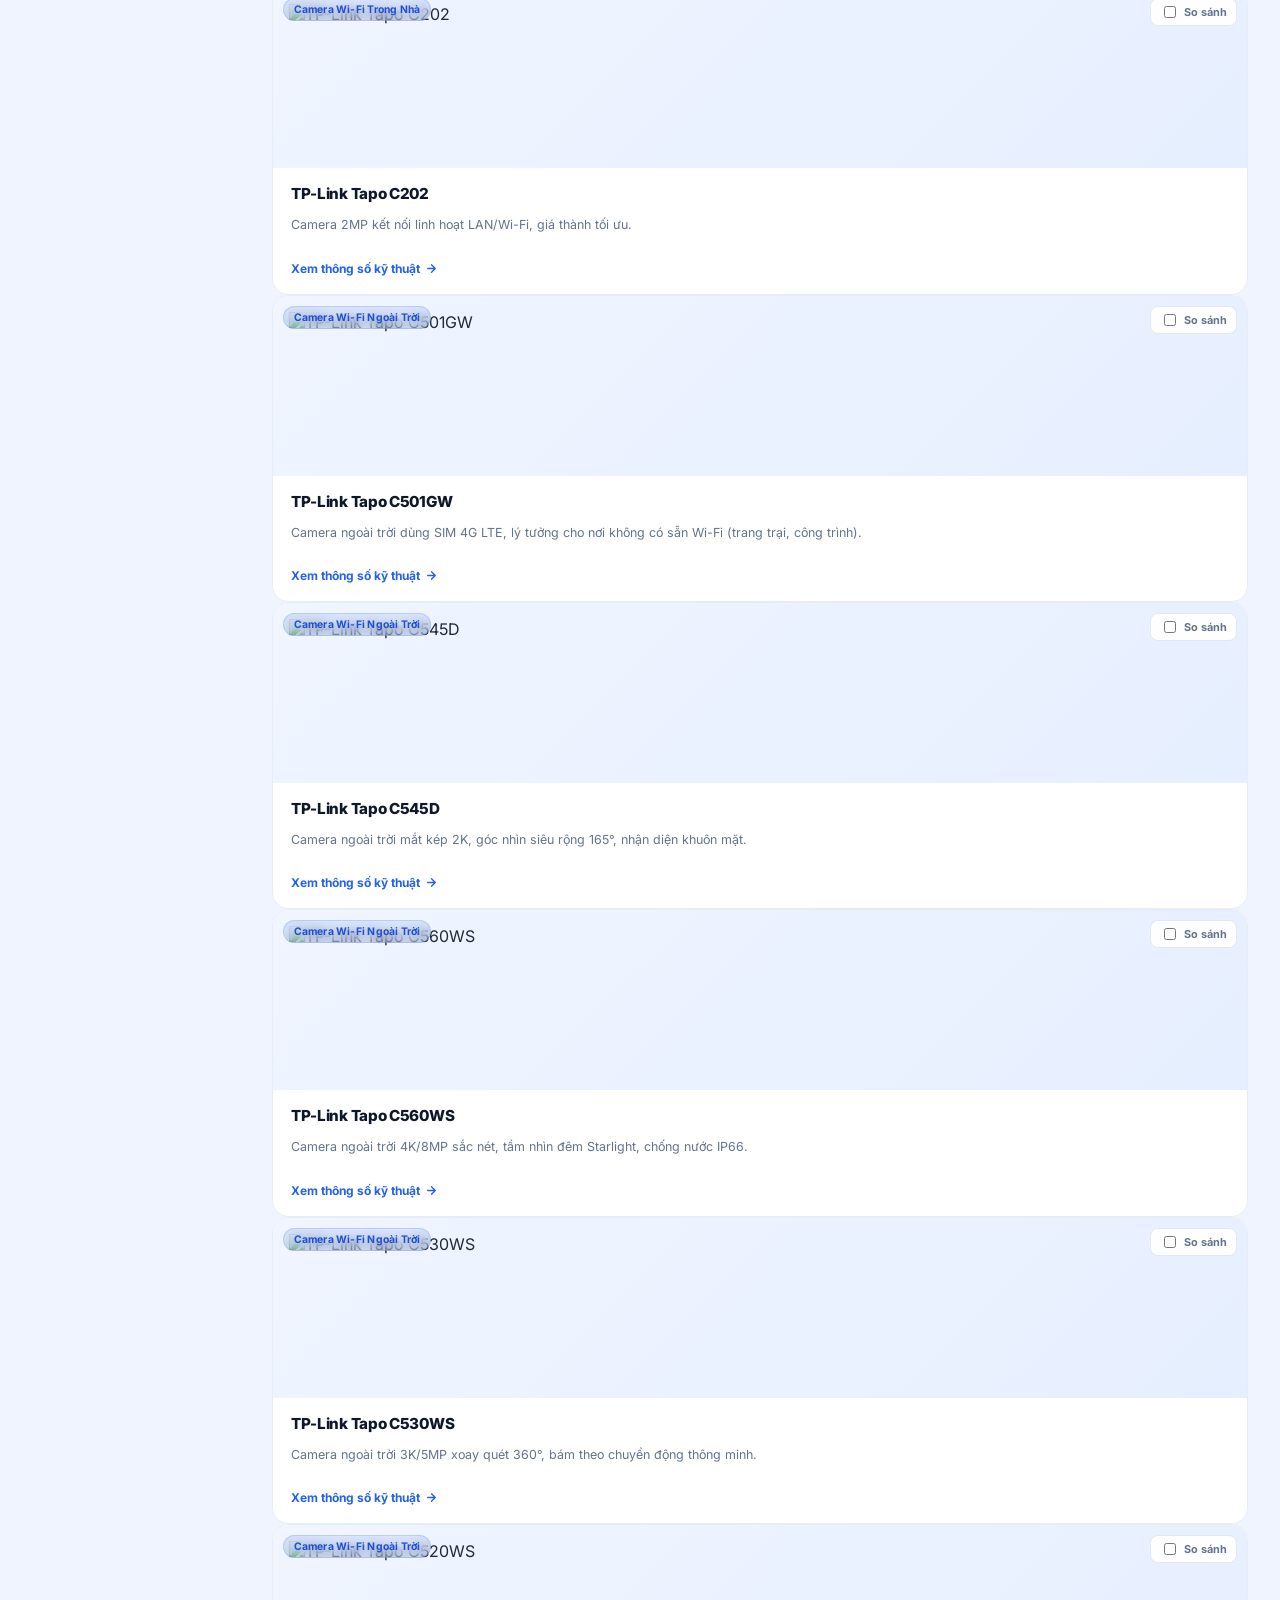
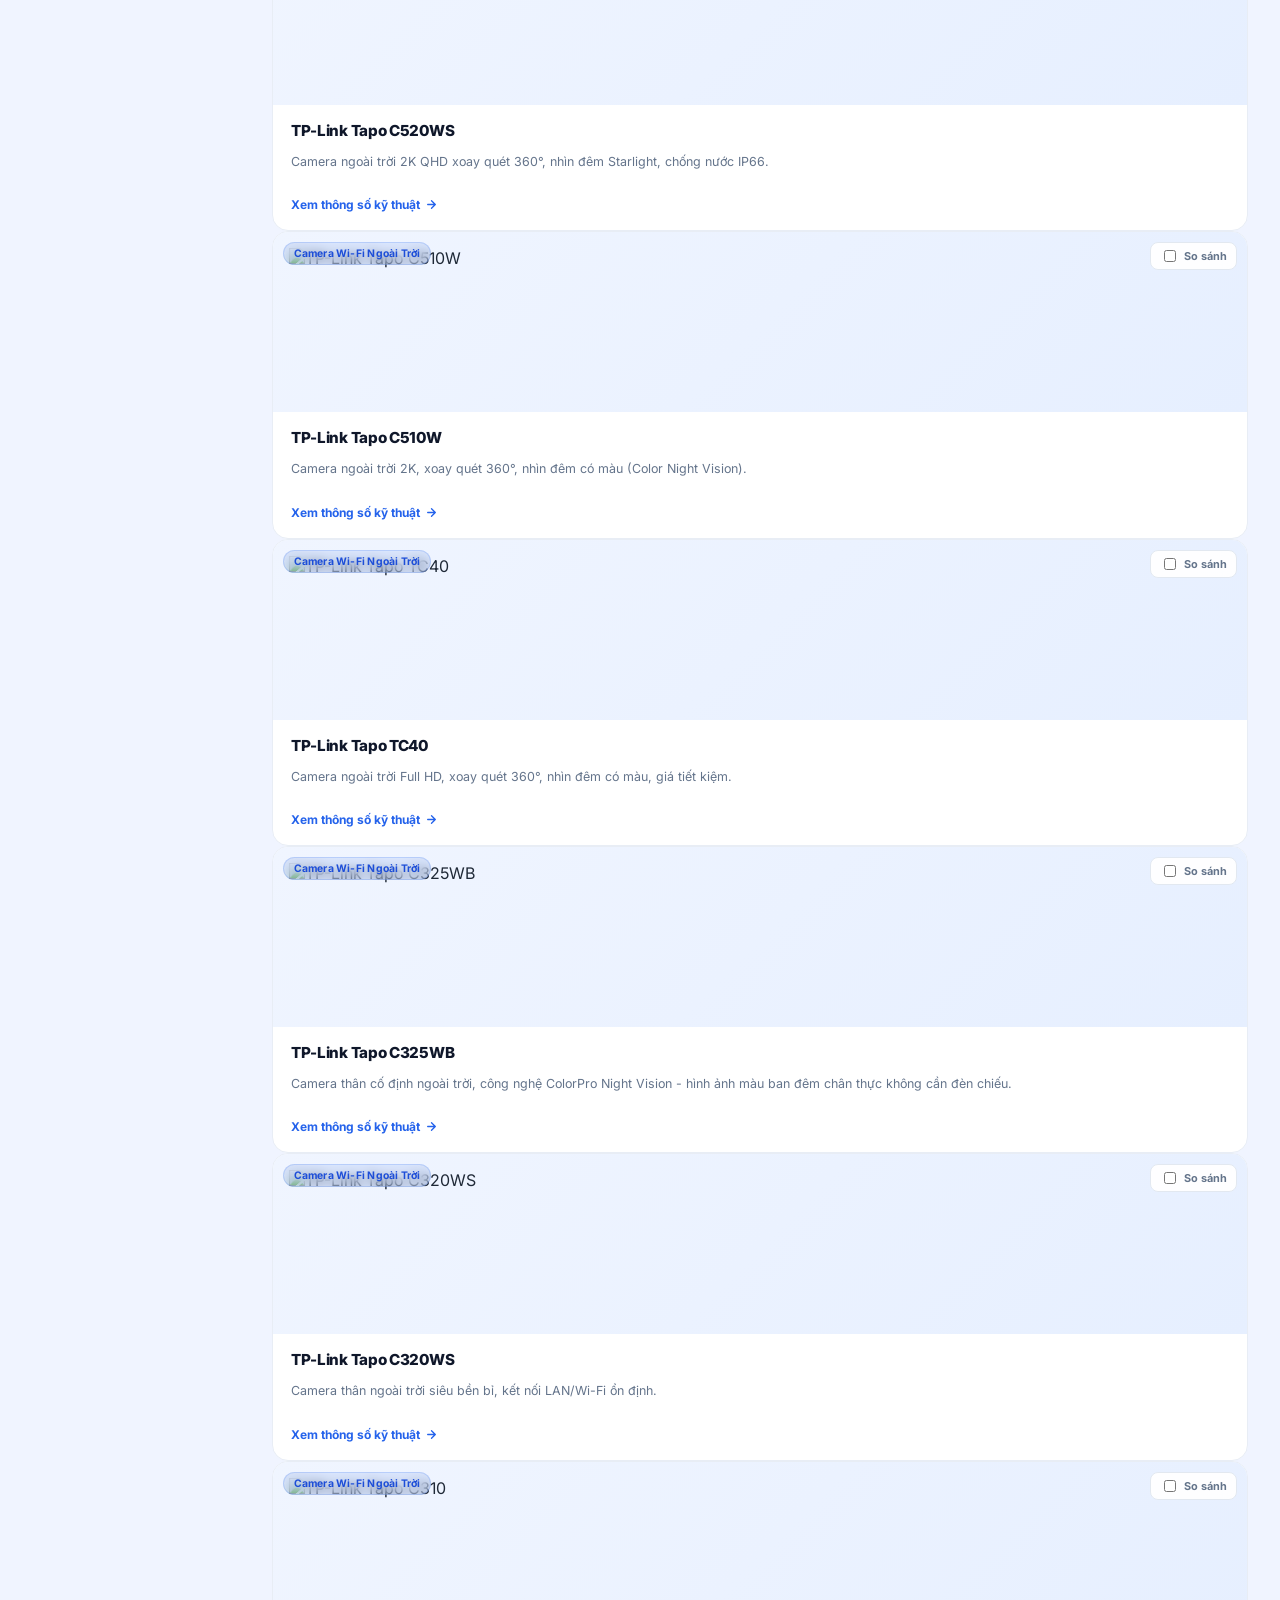
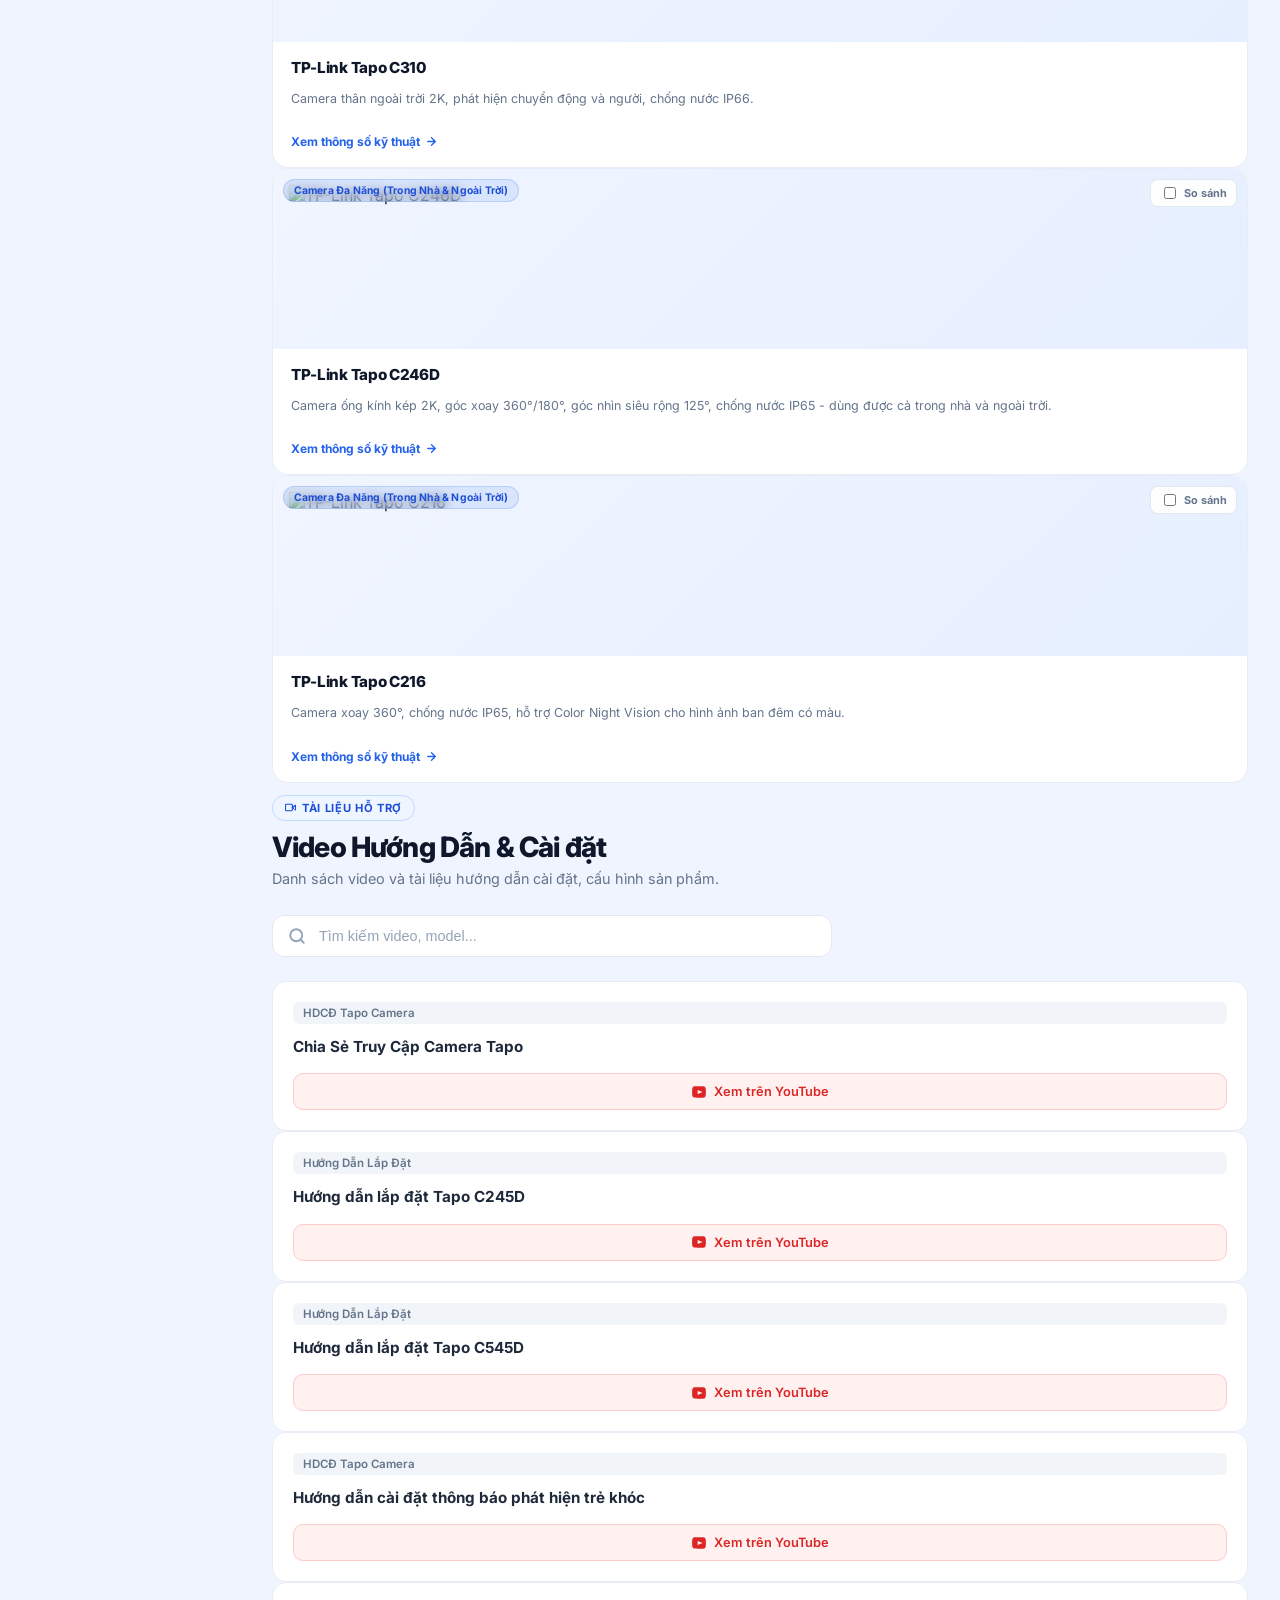
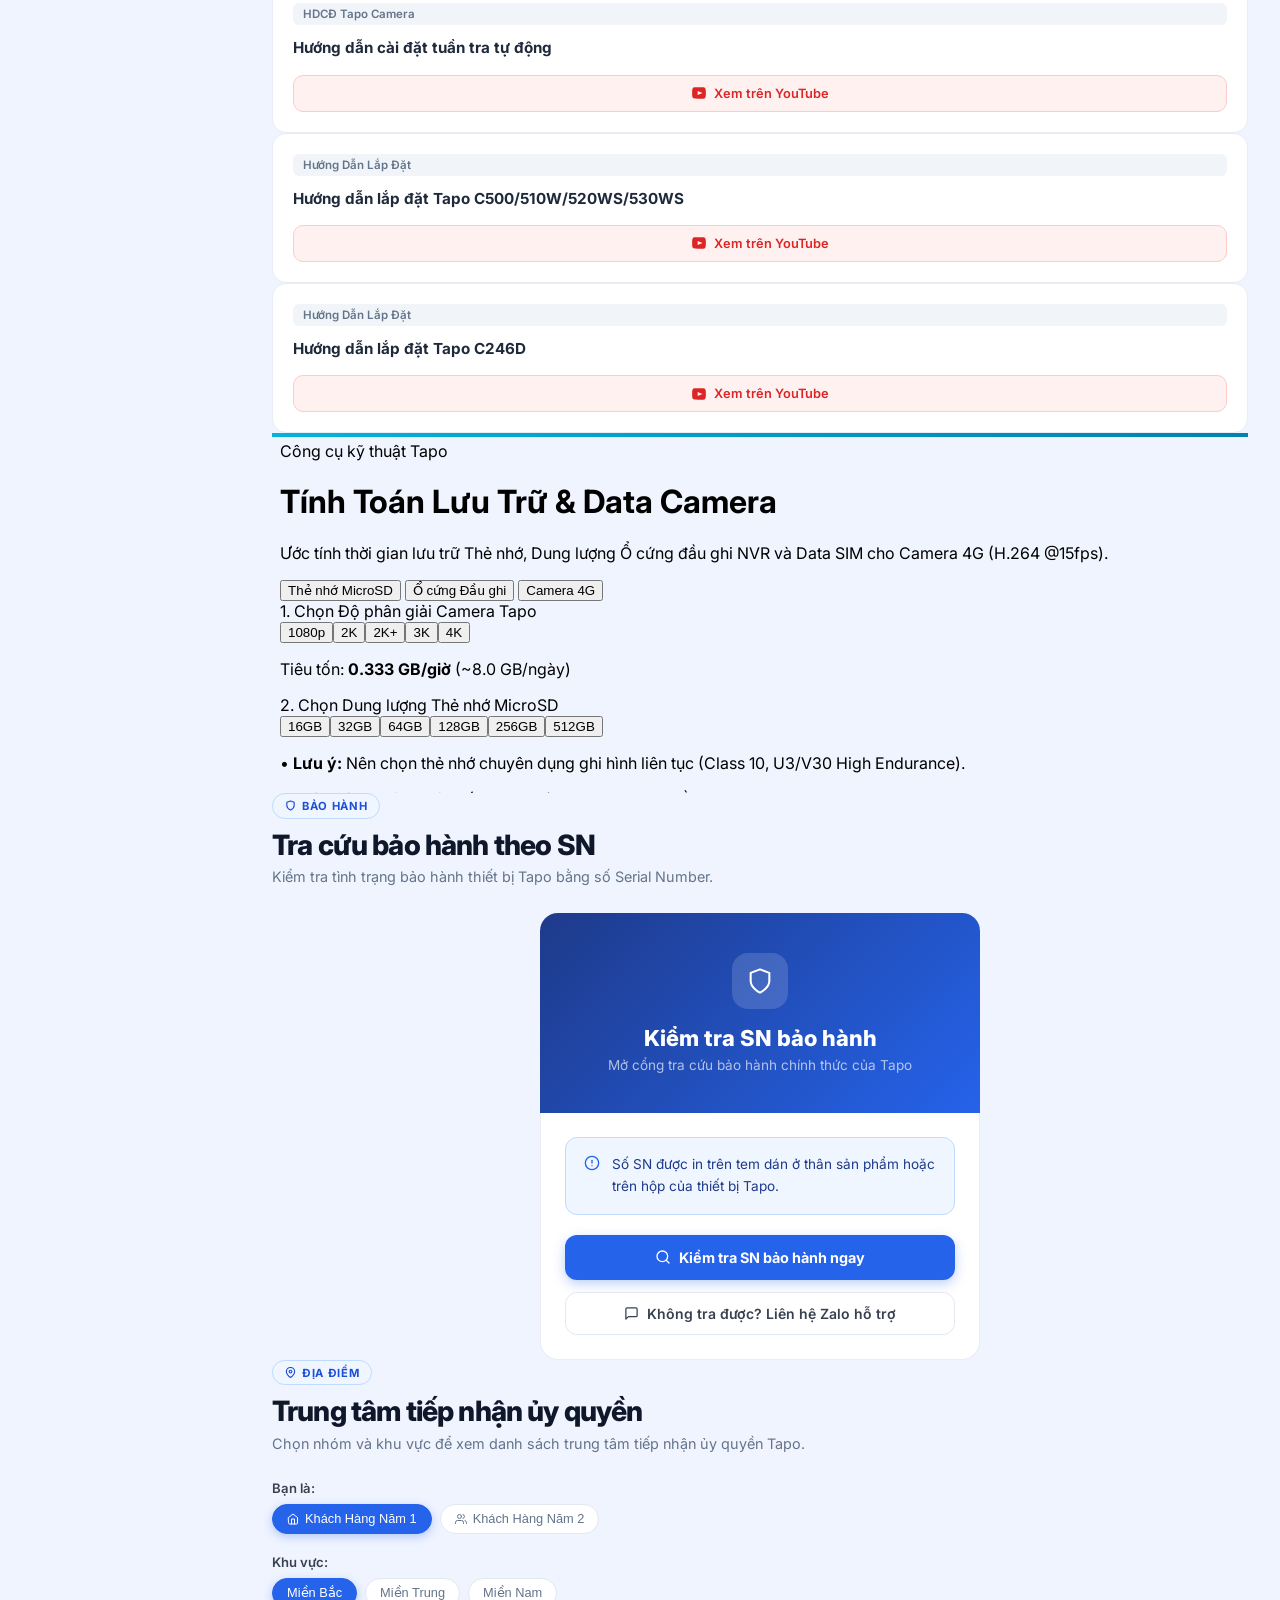
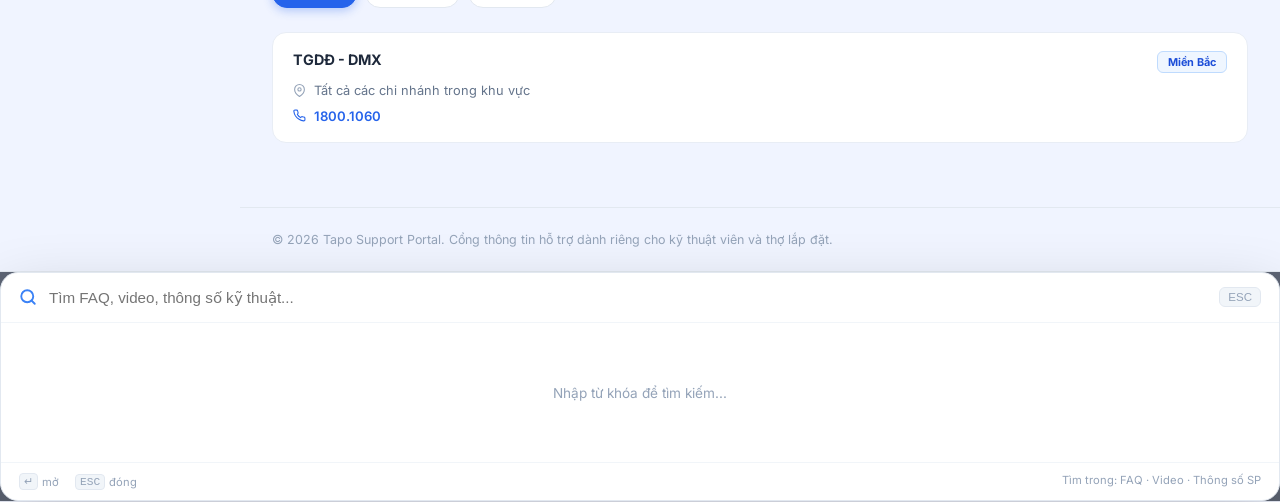
==== commit 58b9fe45: "Update index.html" ====
--- a/index.html
+++ b/index.html
@@ -237,11 +237,11 @@
           <div class="pill-group">
             <button id="auth-group-tgdd" onclick="setAuthGroup('tgdd')" class="pill active">
               <svg xmlns="http://www.w3.org/2000/svg" width="12" height="12" viewBox="0 0 24 24" fill="none" stroke="currentColor" stroke-width="2" stroke-linecap="round" stroke-linejoin="round"><path d="M3 9l9-7 9 7v11a2 2 0 0 1-2 2H5a2 2 0 0 1-2-2z"/><polyline points="9 22 9 12 15 12 15 22"/></svg>
-              Thế Giới Di Động
+              Khách Hàng Năm 1
             </button>
             <button id="auth-group-other" onclick="setAuthGroup('other')" class="pill">
               <svg xmlns="http://www.w3.org/2000/svg" width="12" height="12" viewBox="0 0 24 24" fill="none" stroke="currentColor" stroke-width="2" stroke-linecap="round" stroke-linejoin="round"><path d="M17 21v-2a4 4 0 0 0-4-4H5a4 4 0 0 0-4 4v2"/><circle cx="9" cy="7" r="4"/><path d="M23 21v-2a4 4 0 0 0-3-3.87"/><path d="M16 3.13a4 4 0 0 1 0 7.75"/></svg>
-              NPP / Đại lý / Khách hàng
+              Khách Hàng Năm 2
             </button>
           </div>
         </div>
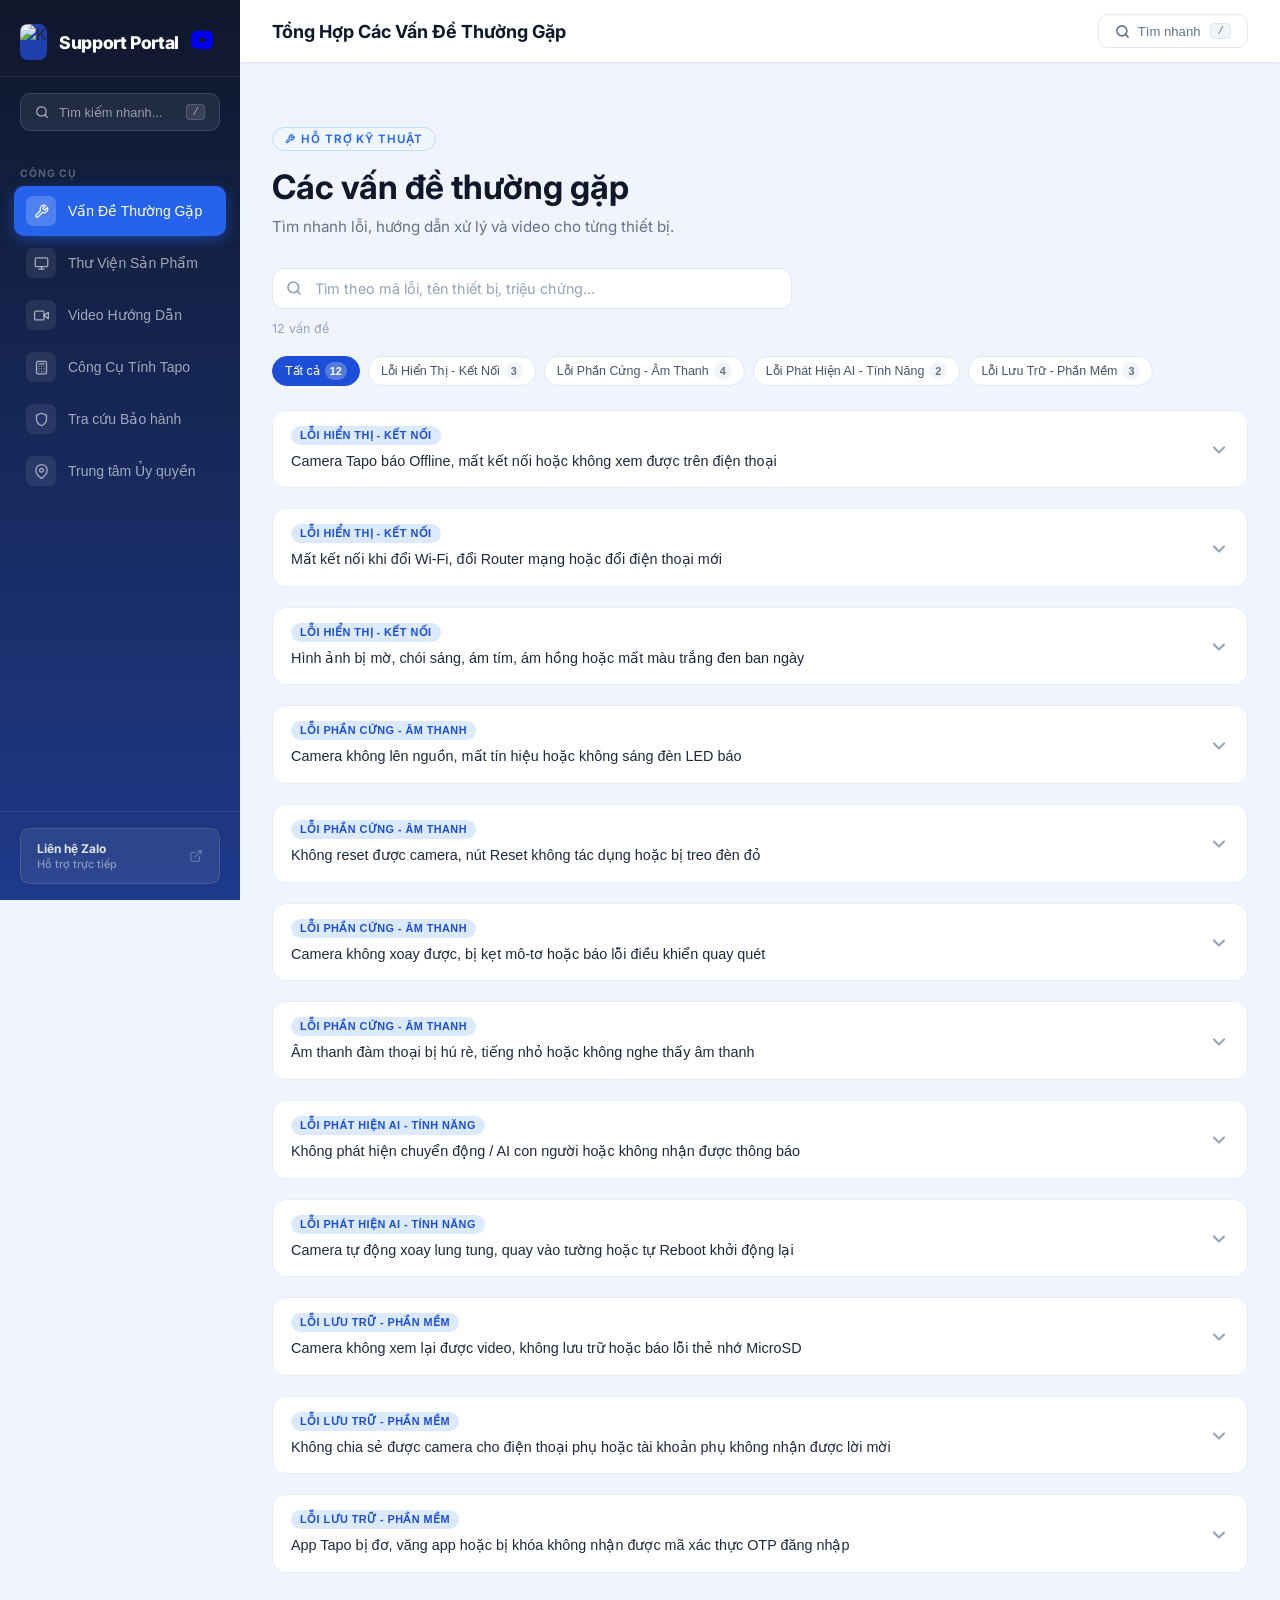
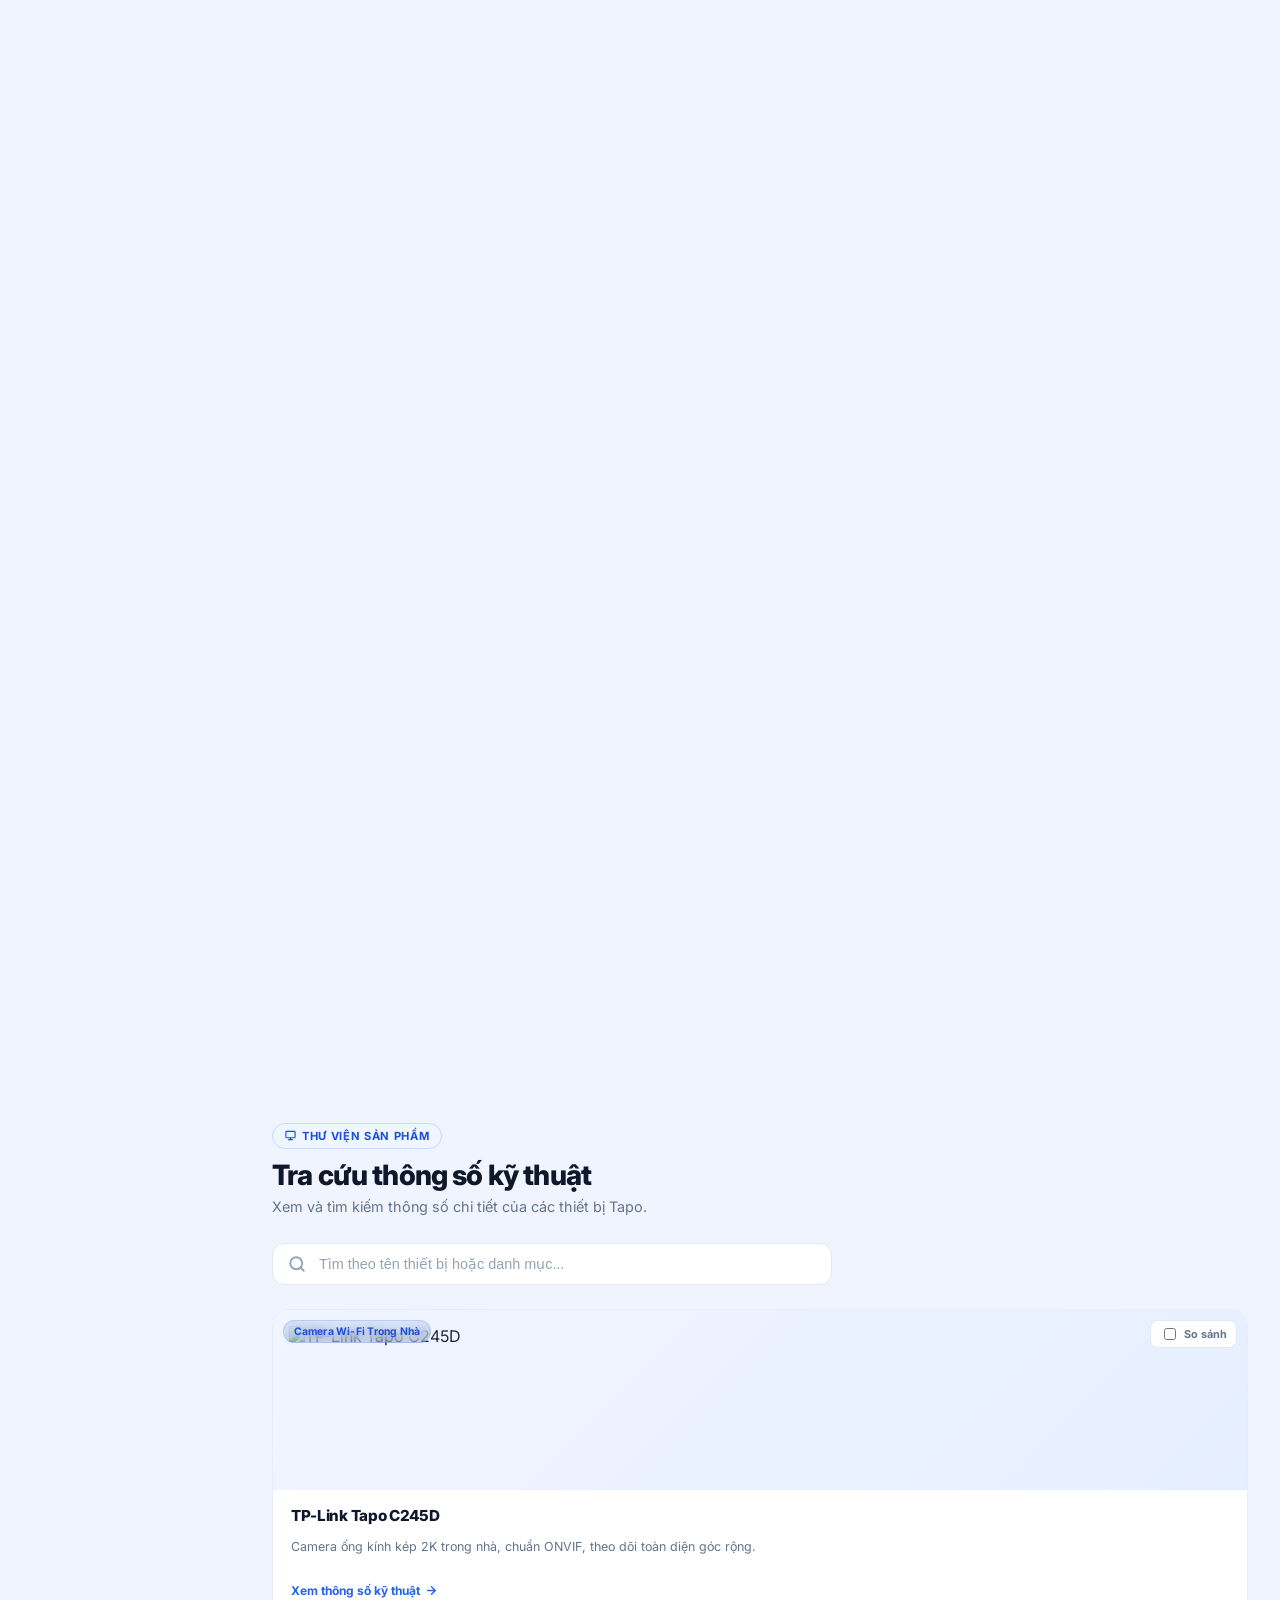
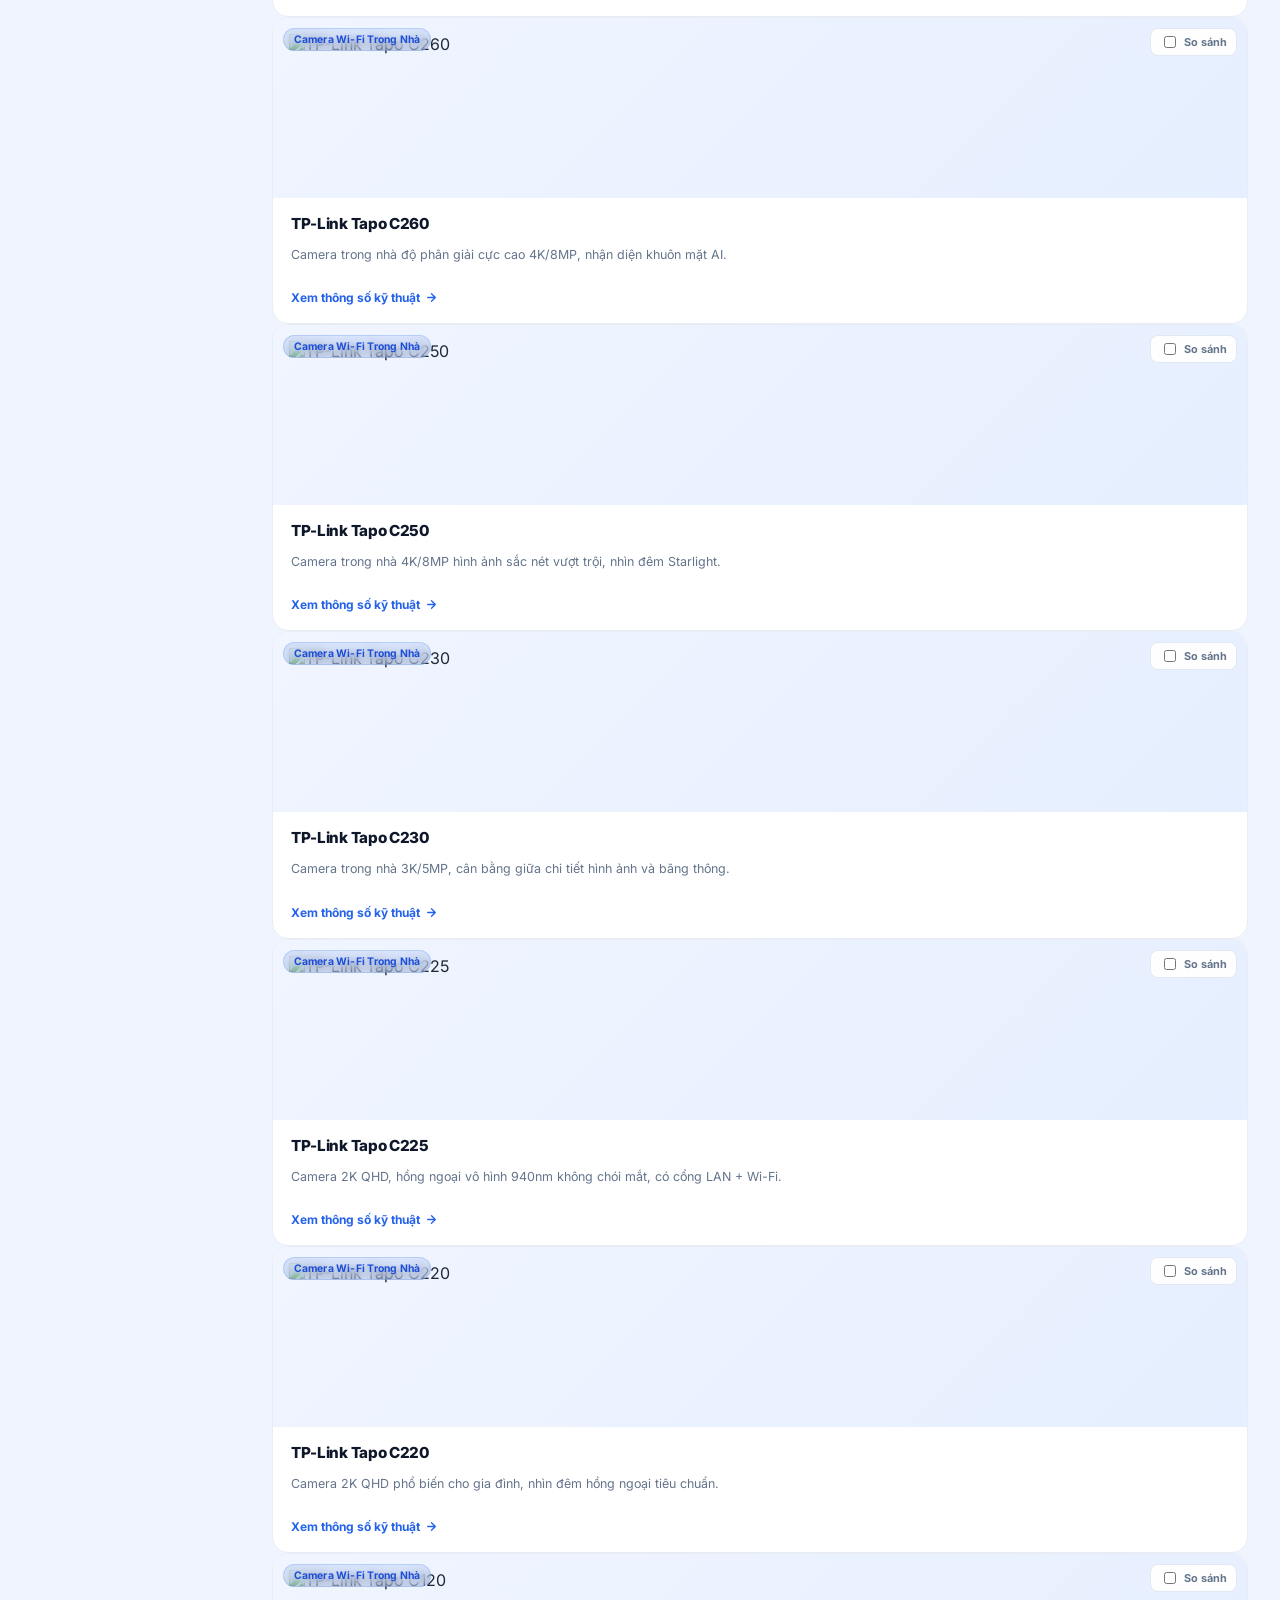
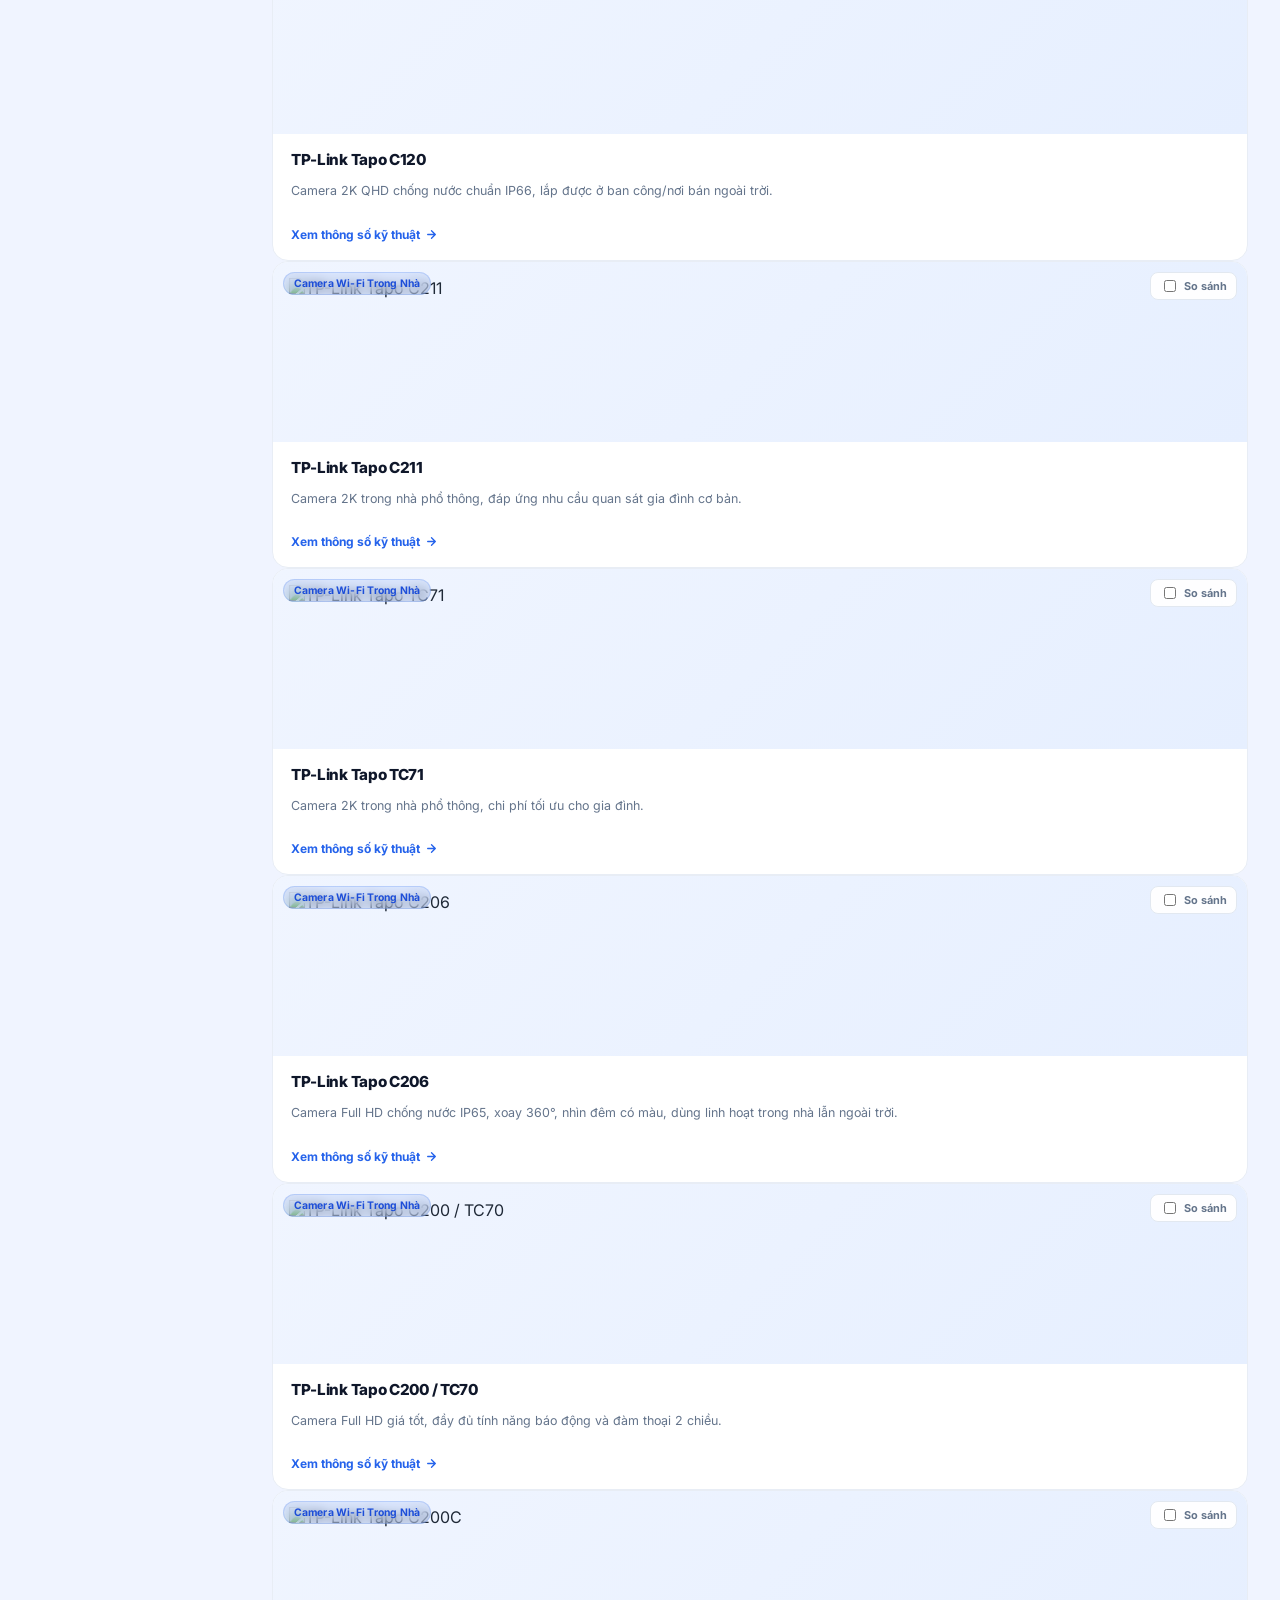
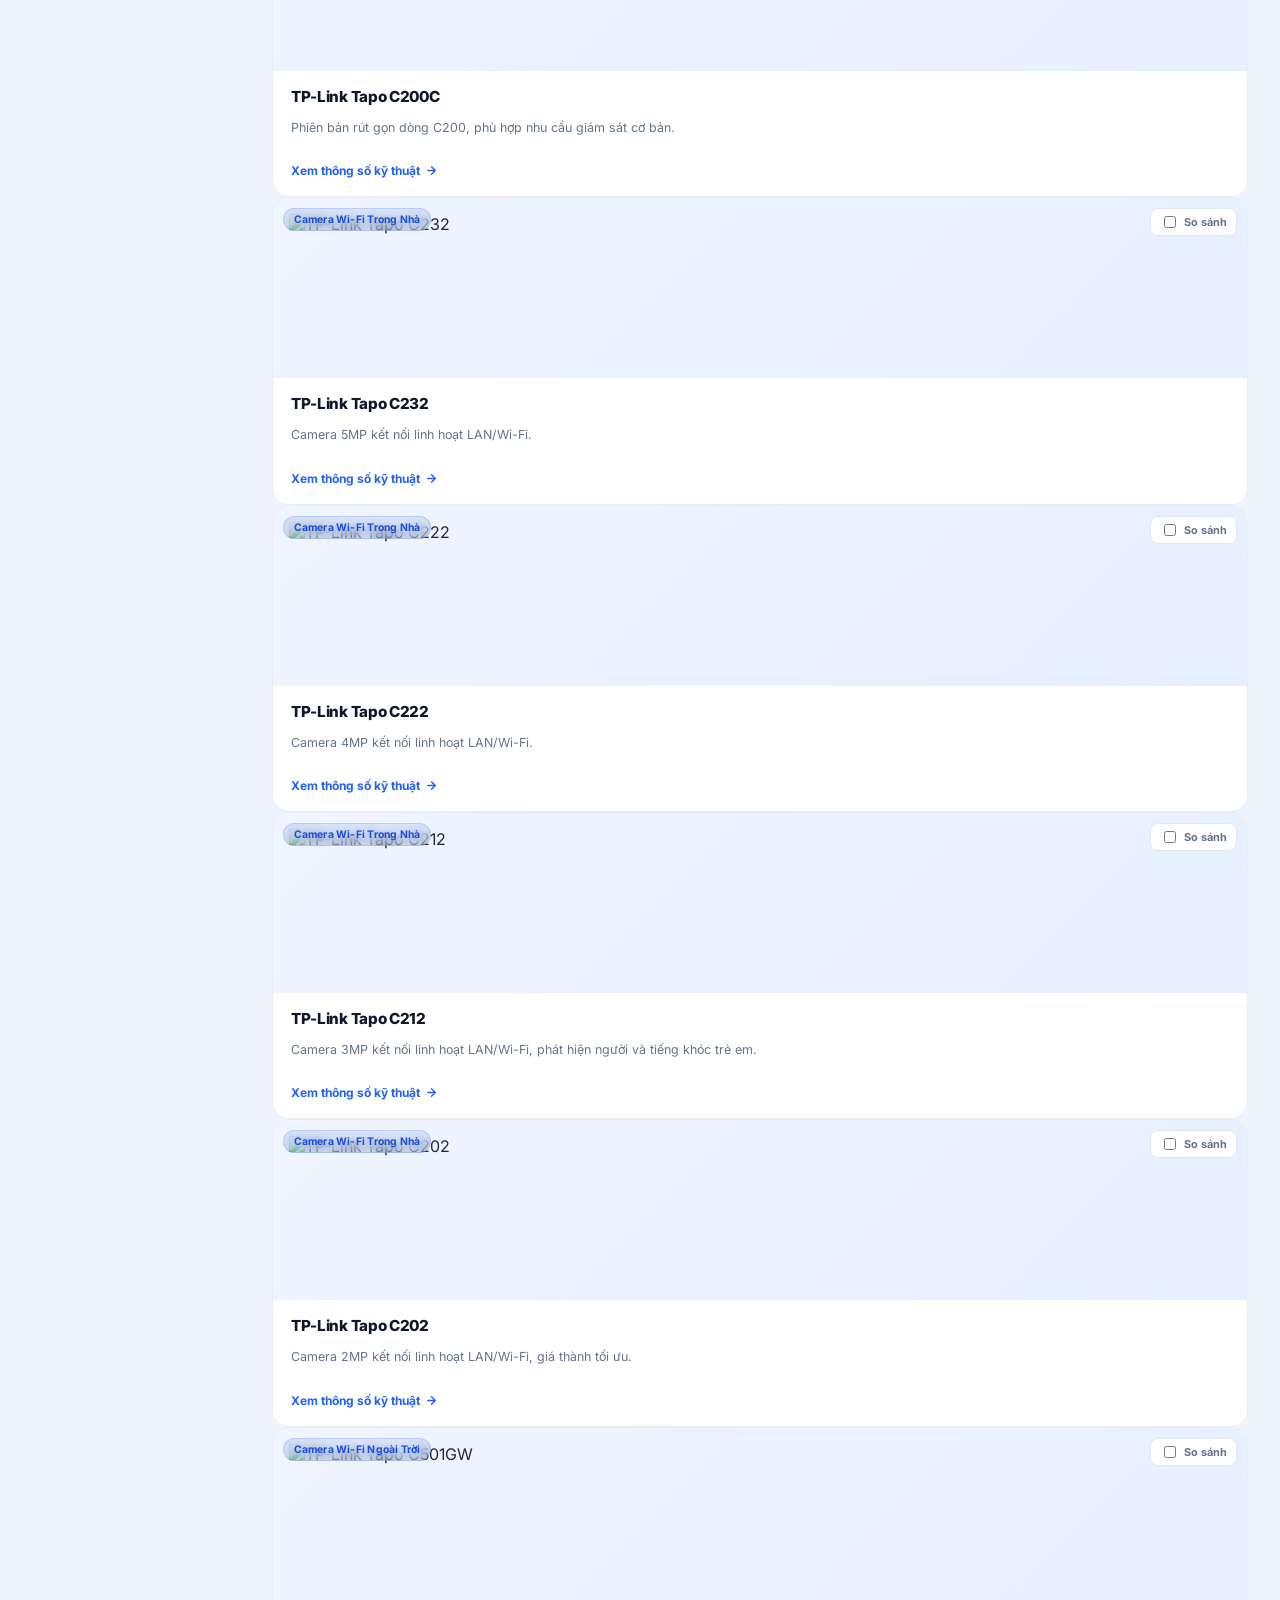
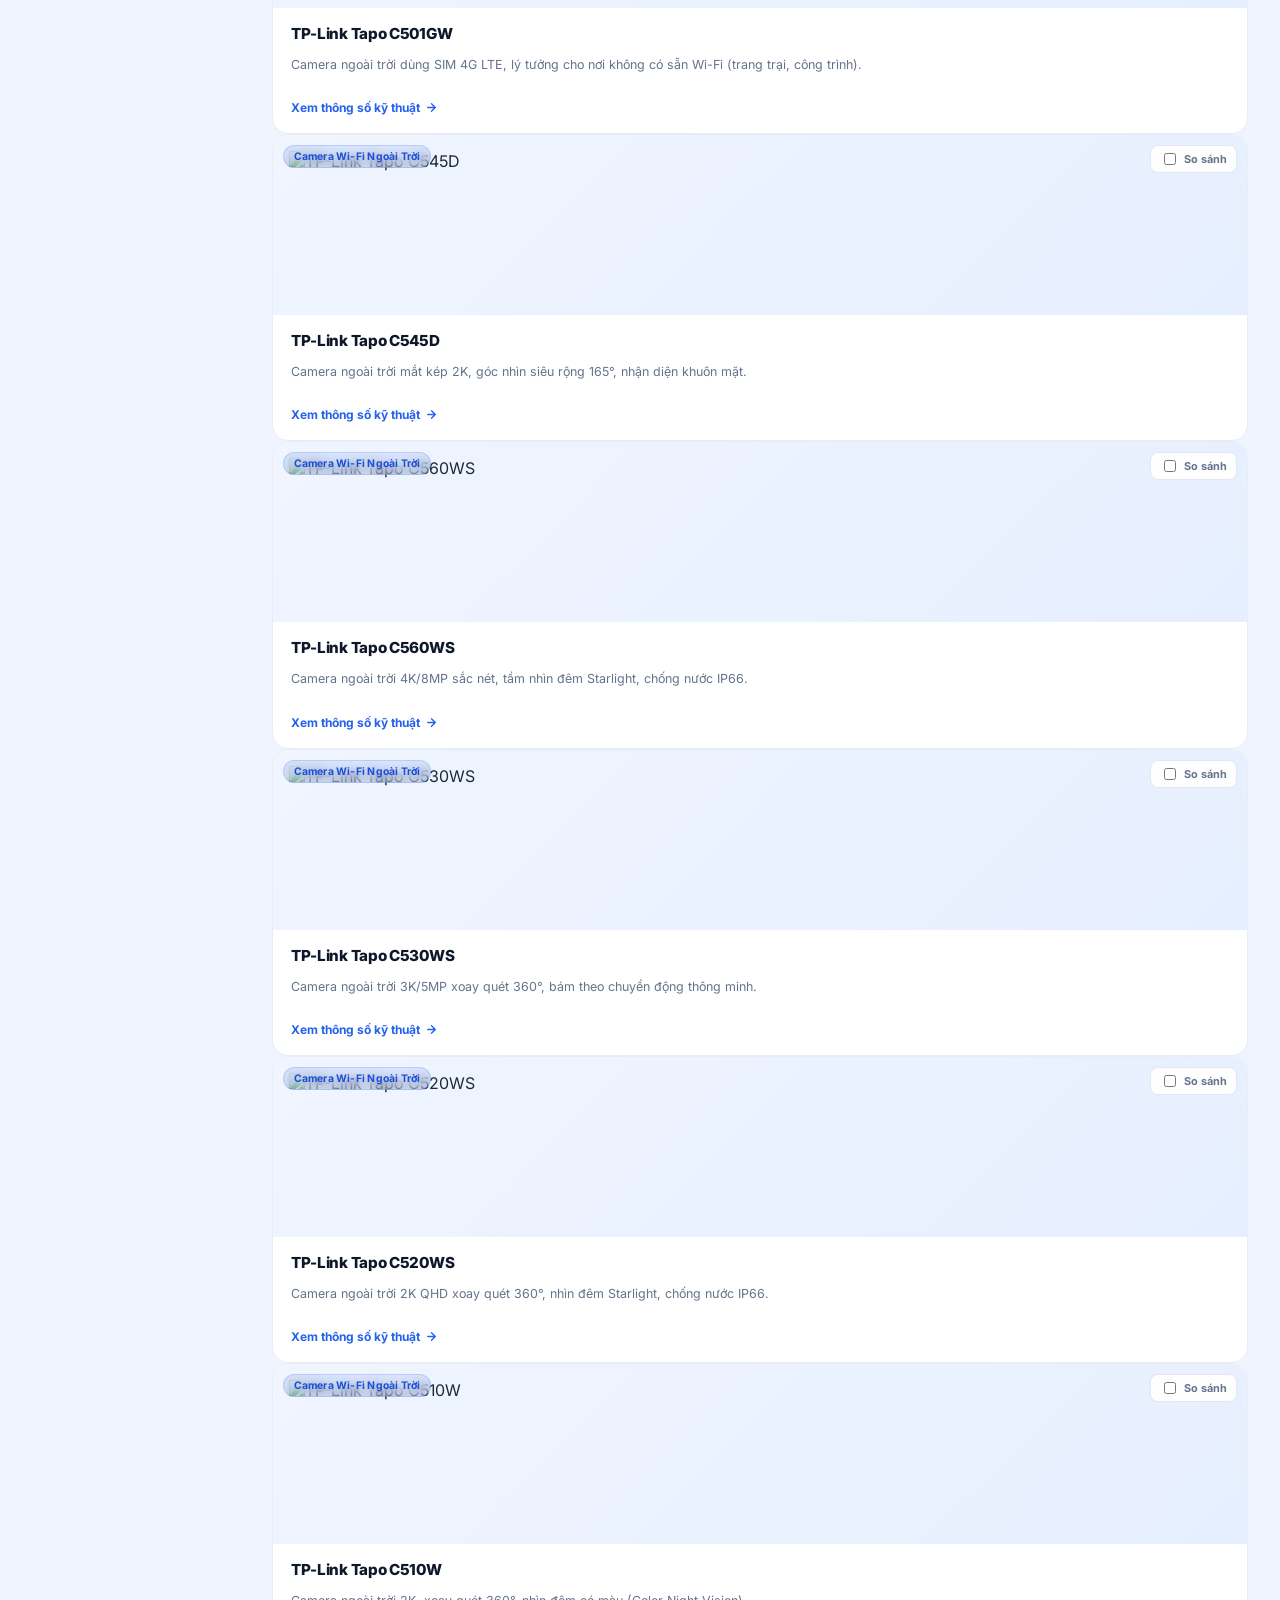
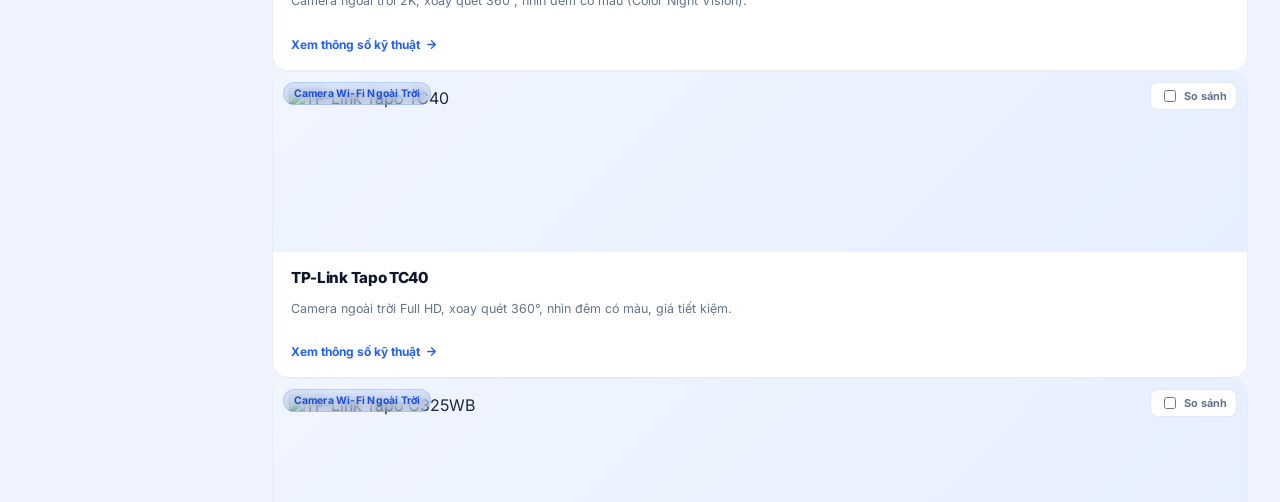
==== commit eec176e0: "Update index.html" ====
--- a/index.html
+++ b/index.html
@@ -166,9 +166,69 @@
           <h1 class="page-title">Video Hướng Dẫn & Cài đặt</h1>
           <p class="page-sub">Danh sách video và tài liệu hướng dẫn cài đặt, cấu hình sản phẩm.</p>
         </div>
-        <div class="search-wrap" style="max-width:560px">
-          <svg class="search-icon" xmlns="http://www.w3.org/2000/svg" viewBox="0 0 24 24" fill="none" stroke="currentColor" stroke-width="2.5" stroke-linecap="round" stroke-linejoin="round"><circle cx="11" cy="11" r="8"/><path d="m21 21-4.35-4.35"/></svg>
-          <input type="text" id="product-search" class="search-input" placeholder="Tìm kiếm video, model..." oninput="filterProducts()">
+        <style>
+          #tab-products .filters-row {
+            display: flex;
+            align-items: center;
+            gap: 0.75rem;
+            flex-wrap: wrap;
+            margin-bottom: 1.5rem;
+          }
+          #product-search-wrap {
+            position: relative;
+            max-width: 42px;
+            margin-bottom: 0;
+            transition: max-width .25s ease;
+            flex: 0 0 auto;
+          }
+          #product-search-wrap.expanded { max-width: 400px; flex: 1; min-width: 220px; }
+          #product-search-wrap .search-input { height: 42px; box-sizing: border-box; }
+          #product-search-wrap:not(.expanded) { border-radius: 50%; overflow: hidden; }
+          #product-search-wrap:not(.expanded) .search-input { border-radius: 50%; }
+          #product-search-wrap .search-icon { width: 14px; height: 14px; }
+          #product-search-wrap .search-close {
+            position: absolute; right: 10px; top: 50%; transform: translateY(-50%);
+            width: 22px; height: 22px; display: none; align-items: center; justify-content: center;
+            color: #94a3b8; background: none; border: none; cursor: pointer; border-radius: 6px; z-index: 1;
+          }
+          #product-search-wrap .search-close:hover { background: #f1f5f9; color: #475569; }
+          #product-search-wrap.expanded .search-close { display: flex; }
+          #product-type-filter.filter-select {
+            height: 40px;
+            padding: 0 34px 0 14px;
+            font-size: 0.85rem;
+            font-weight: 500;
+            font-family: 'Inter', sans-serif;
+            color: #334155;
+            background: #fff url('data:image/svg+xml;utf8,<svg xmlns="http://www.w3.org/2000/svg" viewBox="0 0 24 24" fill="none" stroke="%2394a3b8" stroke-width="2.5" stroke-linecap="round" stroke-linejoin="round"><polyline points="6 9 12 15 18 9"/></svg>') no-repeat right 10px center;
+            background-size: 14px;
+            border: 1.5px solid #e2e8f0;
+            border-radius: 10px;
+            outline: none;
+            cursor: pointer;
+            appearance: none;
+            -webkit-appearance: none;
+            max-width: 260px;
+            flex: 0 0 auto;
+            transition: border-color .15s;
+          }
+          #product-type-filter.filter-select:hover { border-color: #93c5fd; }
+          #product-type-filter.filter-select:focus {
+            border-color: #93c5fd;
+            box-shadow: 0 0 0 3px #dbeafe;
+          }
+        </style>
+        <div class="filters-row">
+          <div class="search-wrap" id="product-search-wrap">
+            <svg class="search-icon" xmlns="http://www.w3.org/2000/svg" viewBox="0 0 24 24" fill="none" stroke="currentColor" stroke-width="2.5" stroke-linecap="round" stroke-linejoin="round"><circle cx="11" cy="11" r="8"/><path d="m21 21-4.35-4.35"/></svg>
+            <input type="text" id="product-search" class="search-input" placeholder="Tìm kiếm video, model..." oninput="filterProducts()" onfocus="expandProductSearch()">
+            <button type="button" class="search-close" onclick="collapseProductSearch()" aria-label="Đóng tìm kiếm">
+              <svg xmlns="http://www.w3.org/2000/svg" viewBox="0 0 24 24" fill="none" stroke="currentColor" stroke-width="2.5" stroke-linecap="round" stroke-linejoin="round"><line x1="18" y1="6" x2="6" y2="18"/><line x1="6" y1="6" x2="18" y2="18"/></svg>
+            </button>
+          </div>
+          <select id="product-type-filter" class="filter-select" onchange="filterProducts()">
+            <option value="">Tất cả model</option>
+          </select>
         </div>
         <div id="product-list" class="grid grid-cols-1 md:grid-cols-2 lg:grid-cols-3 gap-4"></div>
       </div>
@@ -474,10 +534,37 @@
   // ================================================================
   // PRODUCTS / VIDEOS
   // ================================================================
+  function expandProductSearch() {
+    const wrap = document.getElementById('product-search-wrap');
+    if (wrap) wrap.classList.add('expanded');
+  }
+
+  function collapseProductSearch() {
+    const wrap = document.getElementById('product-search-wrap');
+    const input = document.getElementById('product-search');
+    if (input) input.value = '';
+    if (wrap) wrap.classList.remove('expanded');
+    filterProducts();
+  }
+
+  function populateProductTypeFilter() {
+    const select = document.getElementById('product-type-filter');
+    if (!select) return;
+    const data = typeof productsData !== 'undefined' ? productsData : [];
+    const types = [...new Set(data.map(p => p.type).filter(Boolean))].sort();
+    select.innerHTML = '<option value="">Tất cả danh mục</option>' +
+      types.map(t => `<option value="${t}">${t}</option>`).join('');
+  }
+
   function filterProducts() {
     const term = document.getElementById('product-search').value.toLowerCase();
+    const typeFilter = document.getElementById('product-type-filter') ? document.getElementById('product-type-filter').value : '';
     const data = typeof productsData !== 'undefined' ? productsData : [];
-    const filtered = data.filter(p => p.model.toLowerCase().includes(term) || p.type.toLowerCase().includes(term));
+    const filtered = data.filter(p => {
+      const matchesTerm = p.model.toLowerCase().includes(term) || p.type.toLowerCase().includes(term);
+      const matchesType = !typeFilter || p.type === typeFilter;
+      return matchesTerm && matchesType;
+    });
     renderProducts(filtered);
   }
 
@@ -718,6 +805,7 @@
   });
 
   // filterFaqs() đã chuyển vào tabs/faq.html (tự gọi khi load)
+  populateProductTypeFilter();
   filterProducts();
   initWarrantyCheck();
   renderAuthorizedCenters();
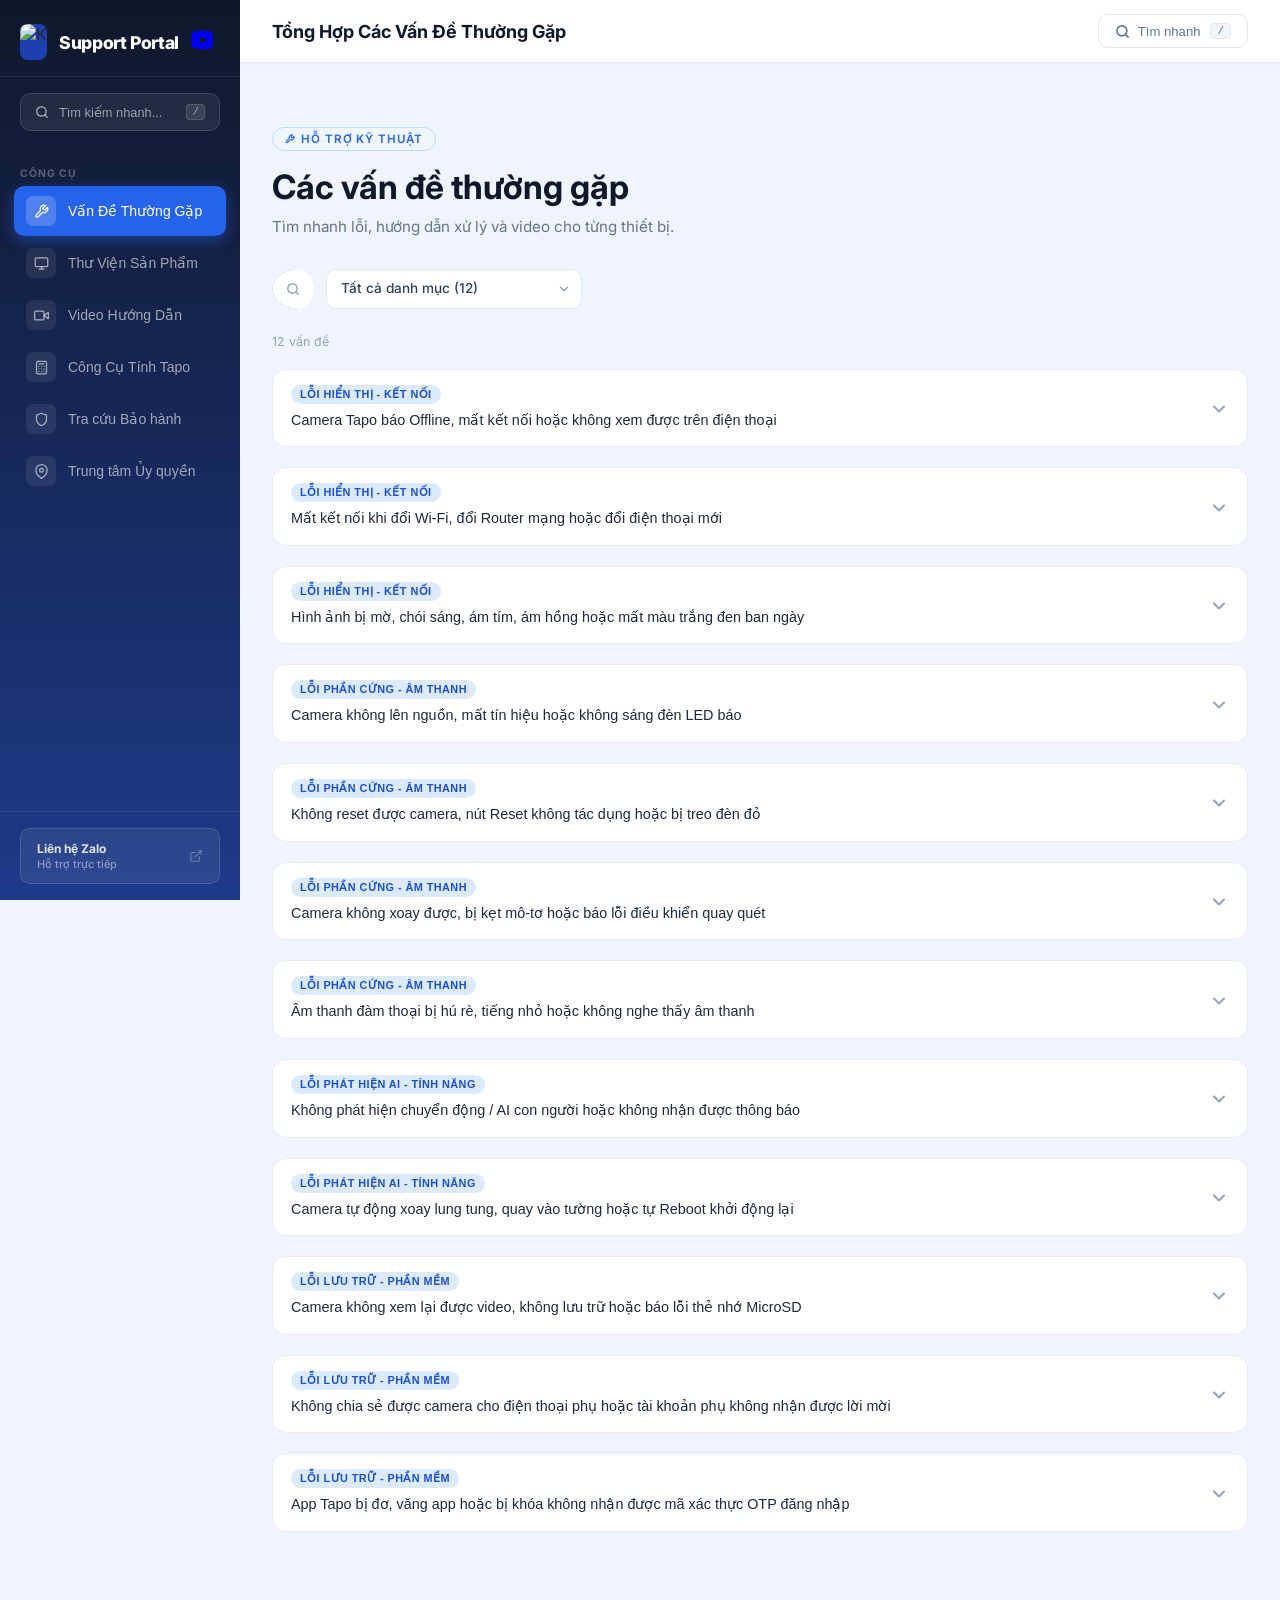
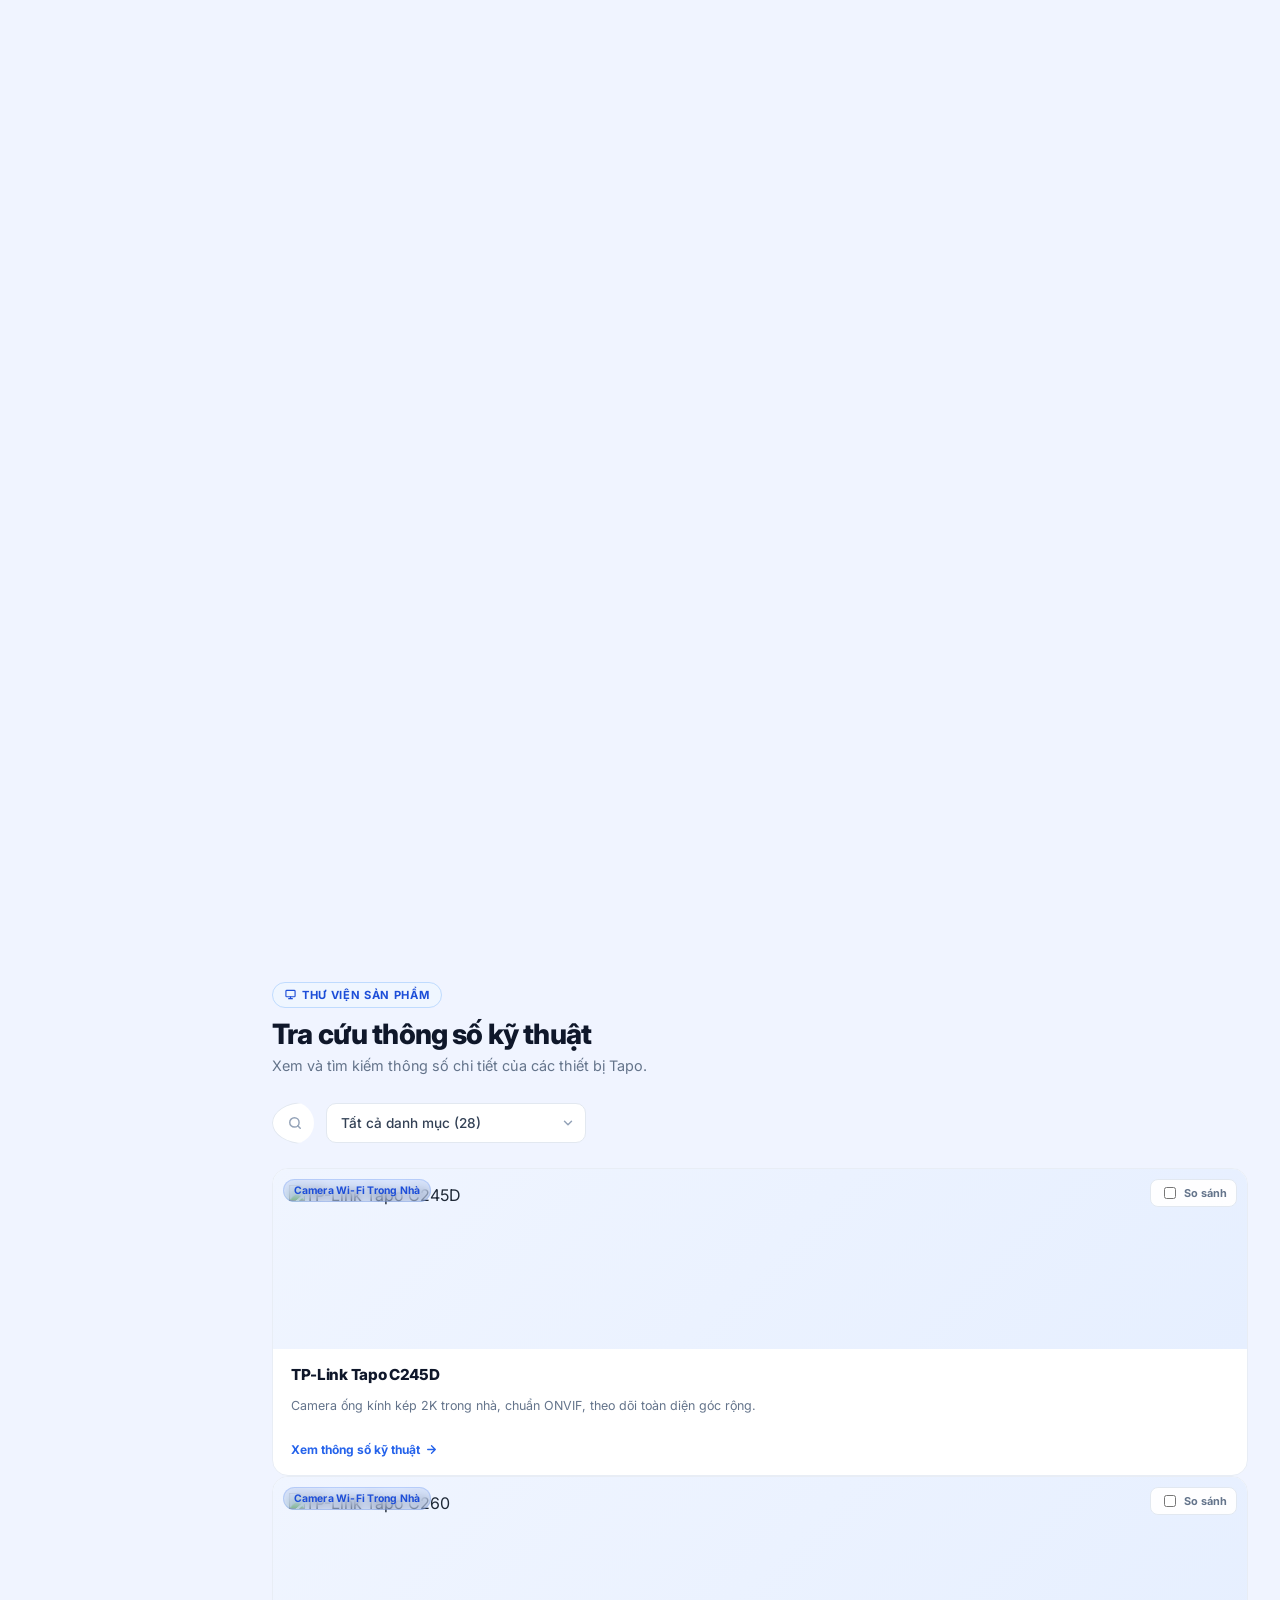
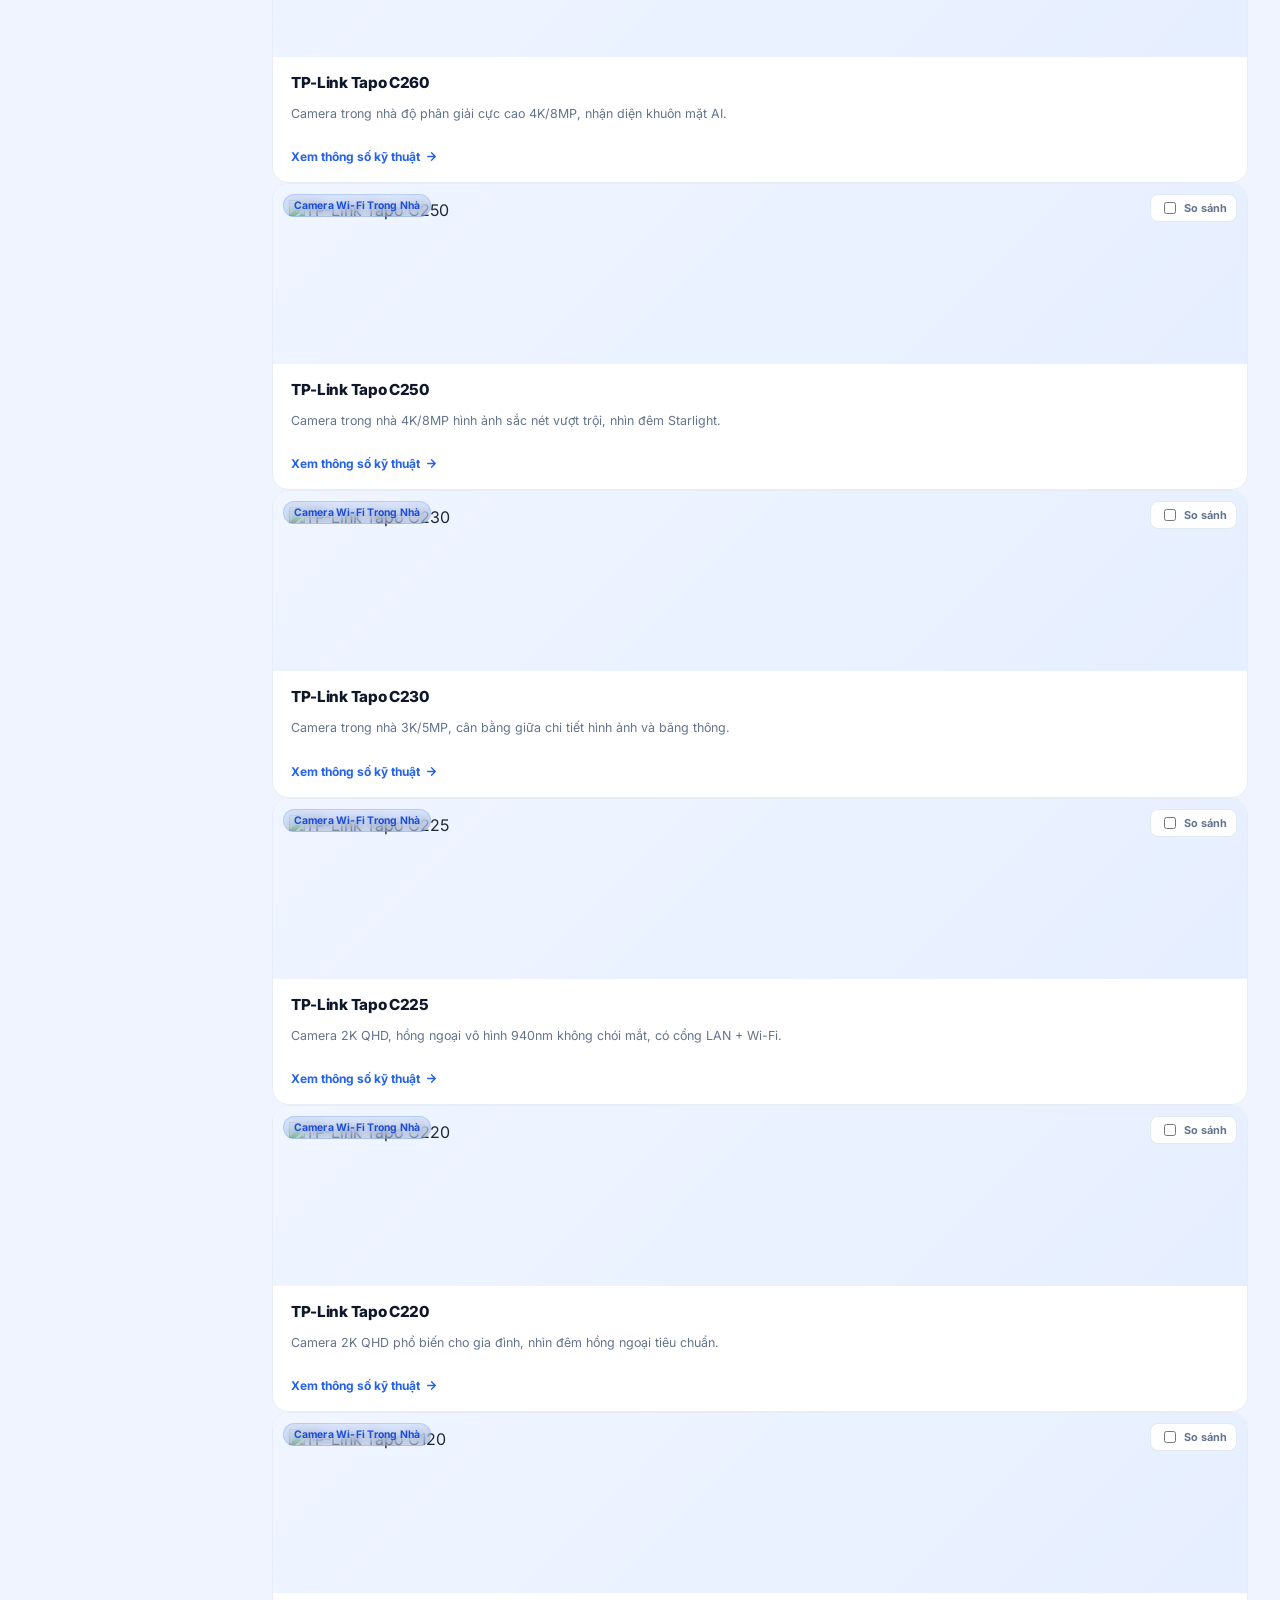
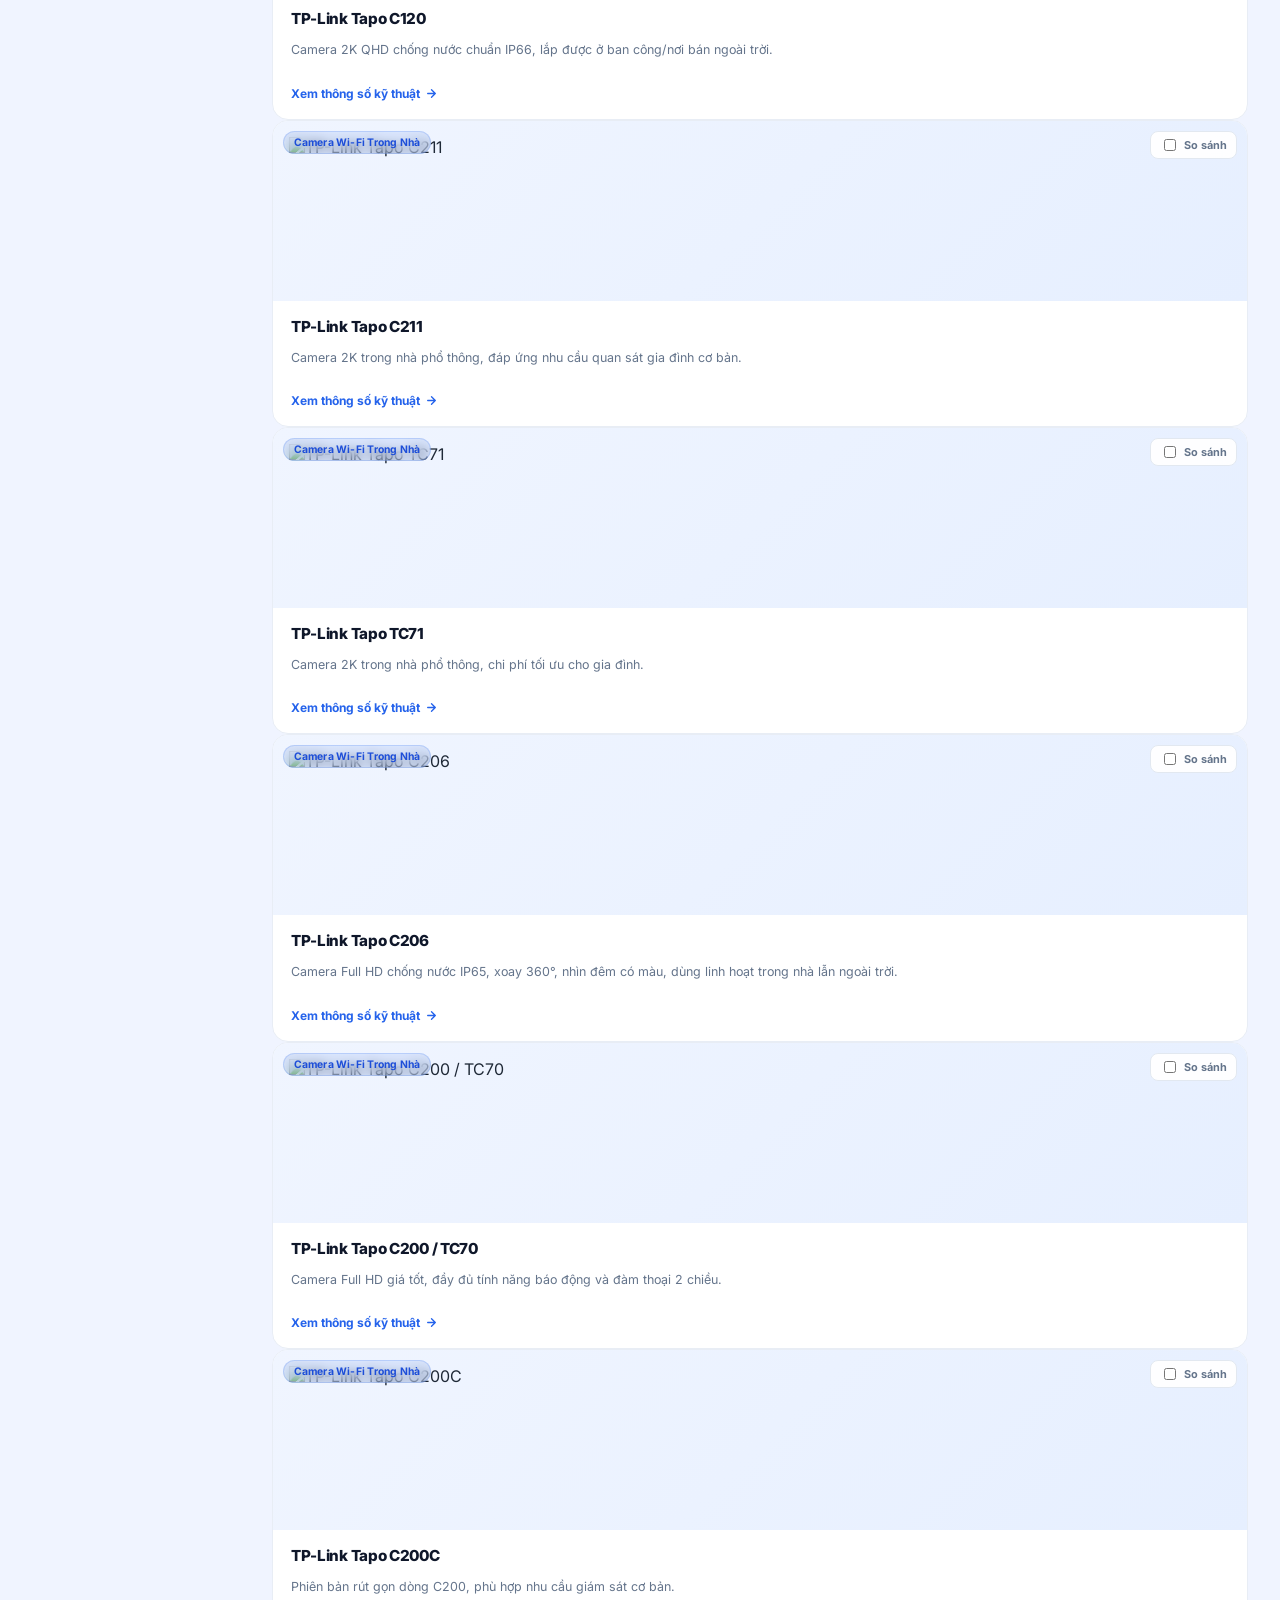
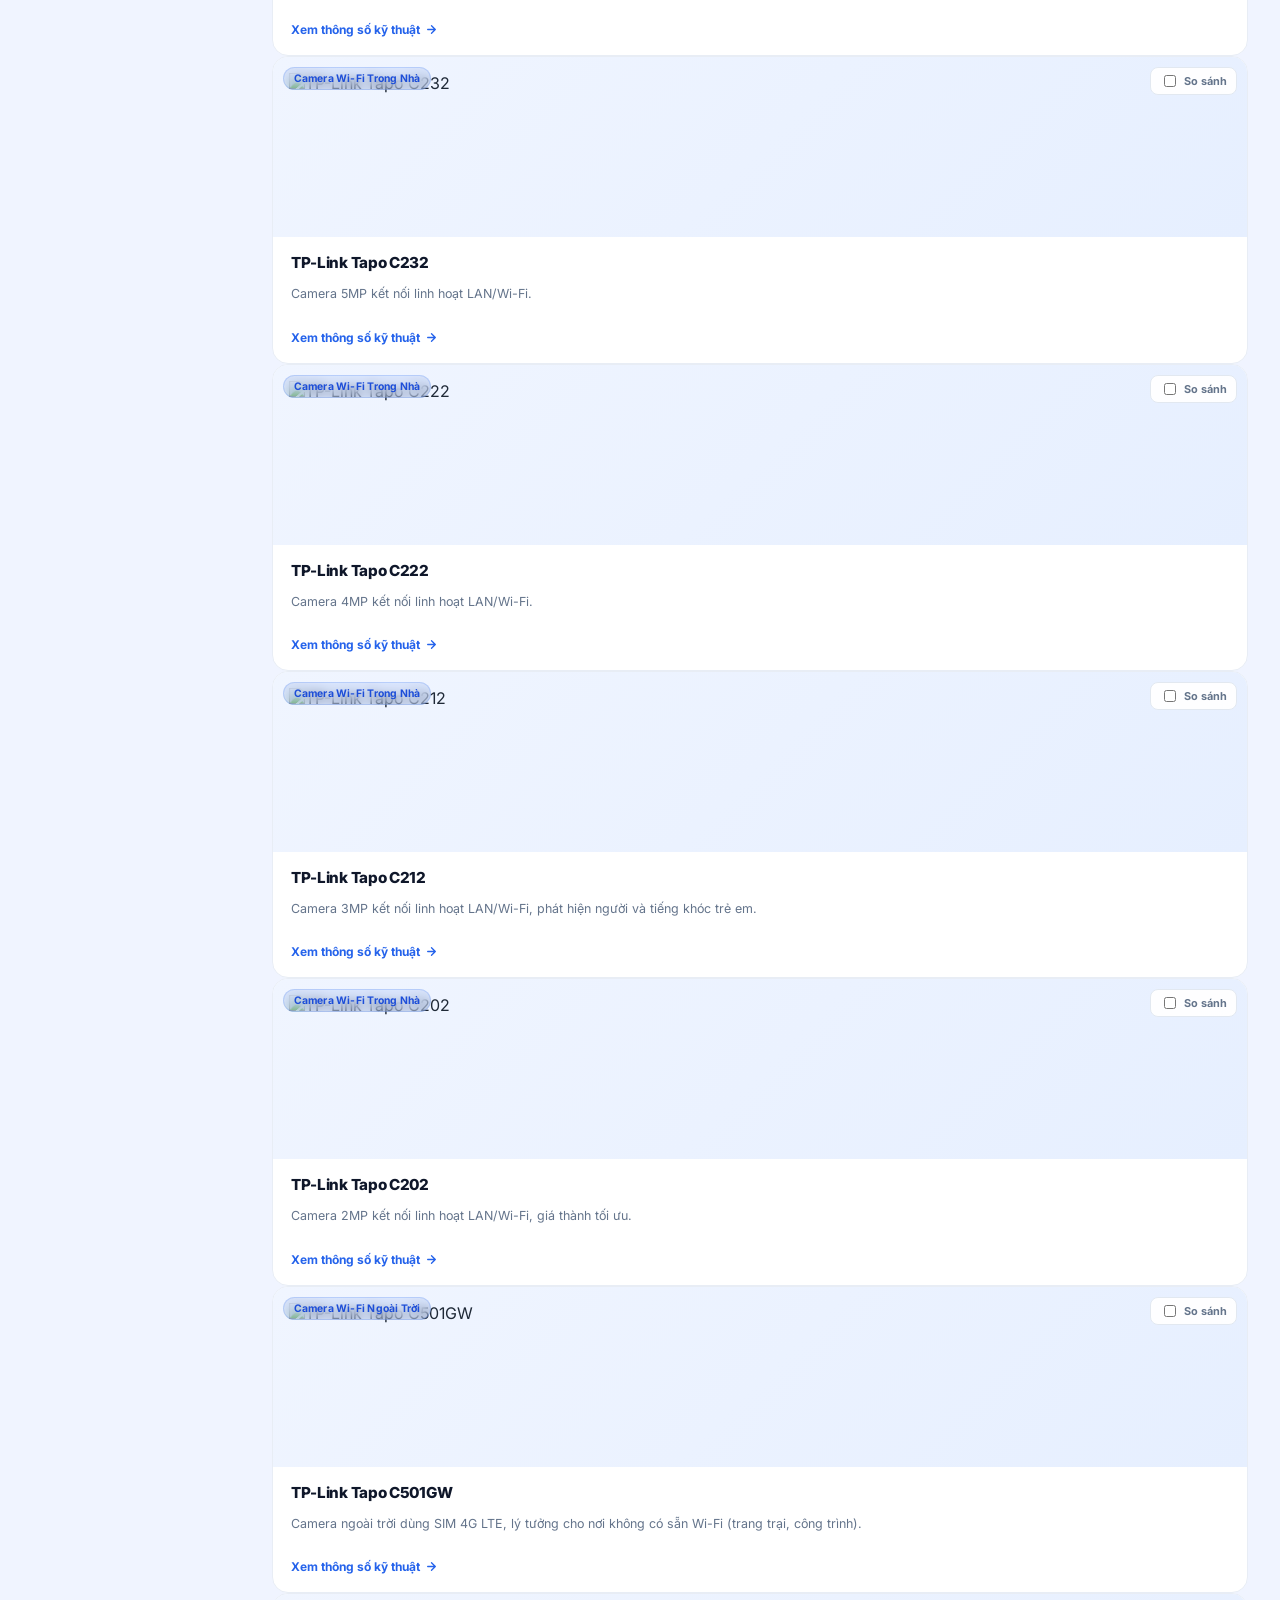
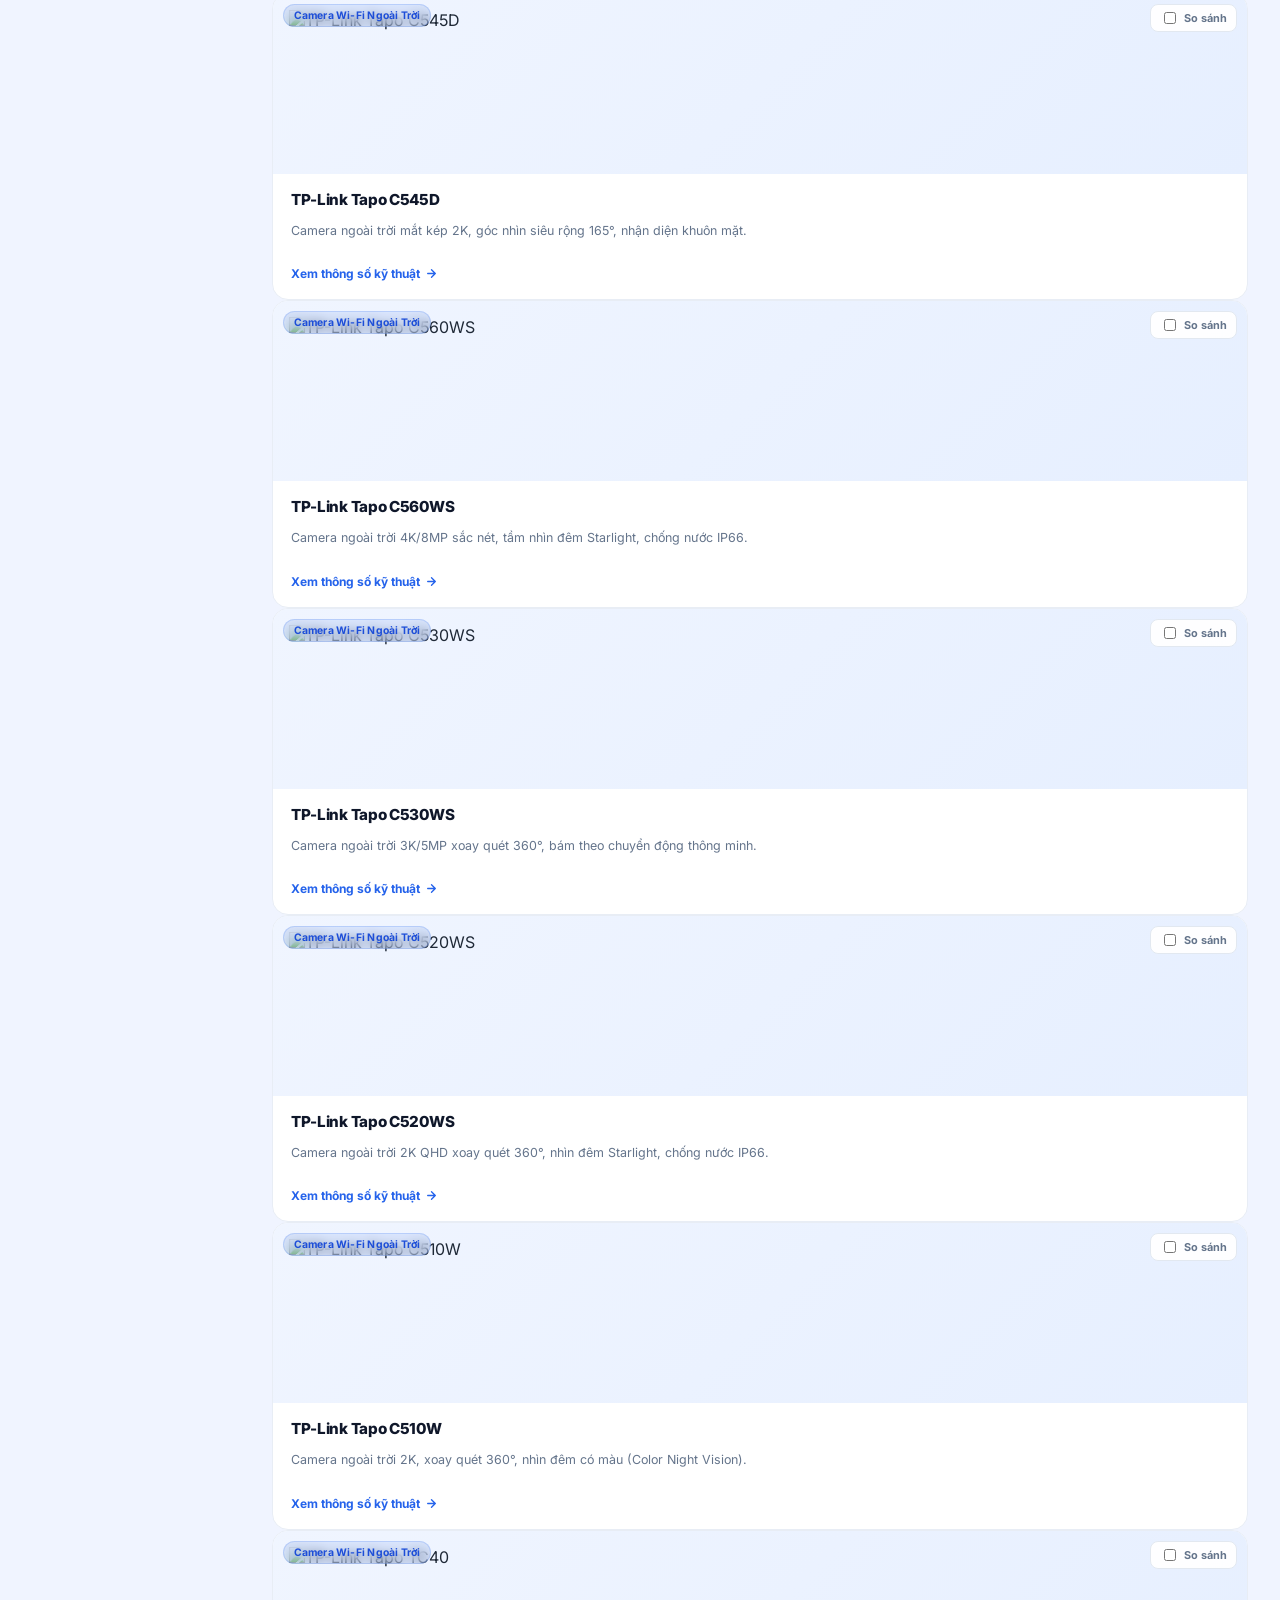
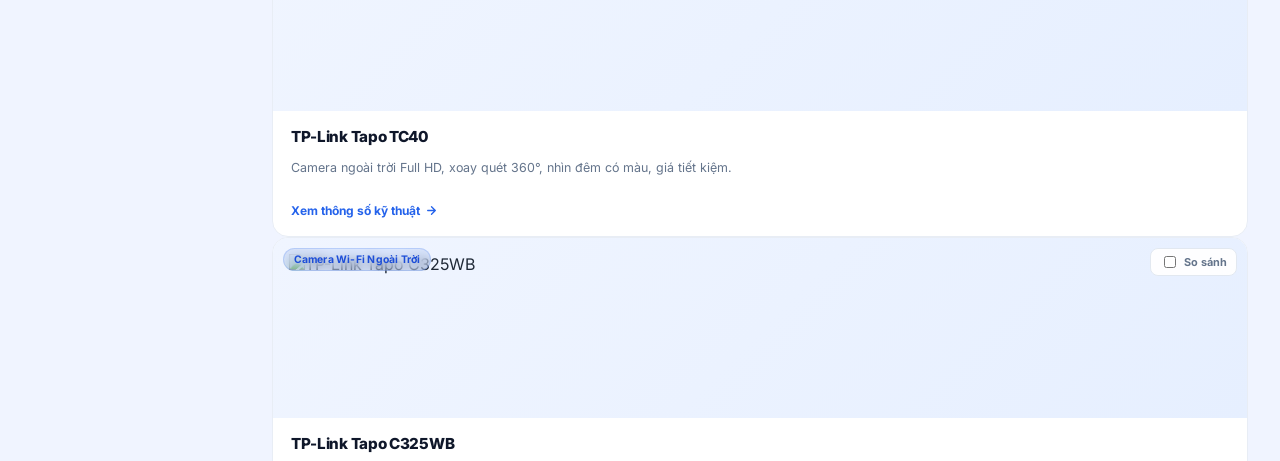
==== commit 3bc8ea5d: "Update index.html" ====
--- a/index.html
+++ b/index.html
@@ -407,7 +407,7 @@
 
   const TAB_TITLES = {
     faq: 'Tổng Hợp Các Vấn Đề Thường Gặp',
-    catalog: 'Thông số Kỹ Thuật Và So Sanh Camera Tapo',
+    catalog: 'Thông số Kỹ Thuật Và So Sánh Camera Tapo',
     products: 'Video Hướng Dẫn và Hỗ Trợ Tapo',
     calculator: 'Tính Toán Lưu Trữ Camera Tapo',
     lock: 'Tra cứu Bảo hành TP-Link Tapo',
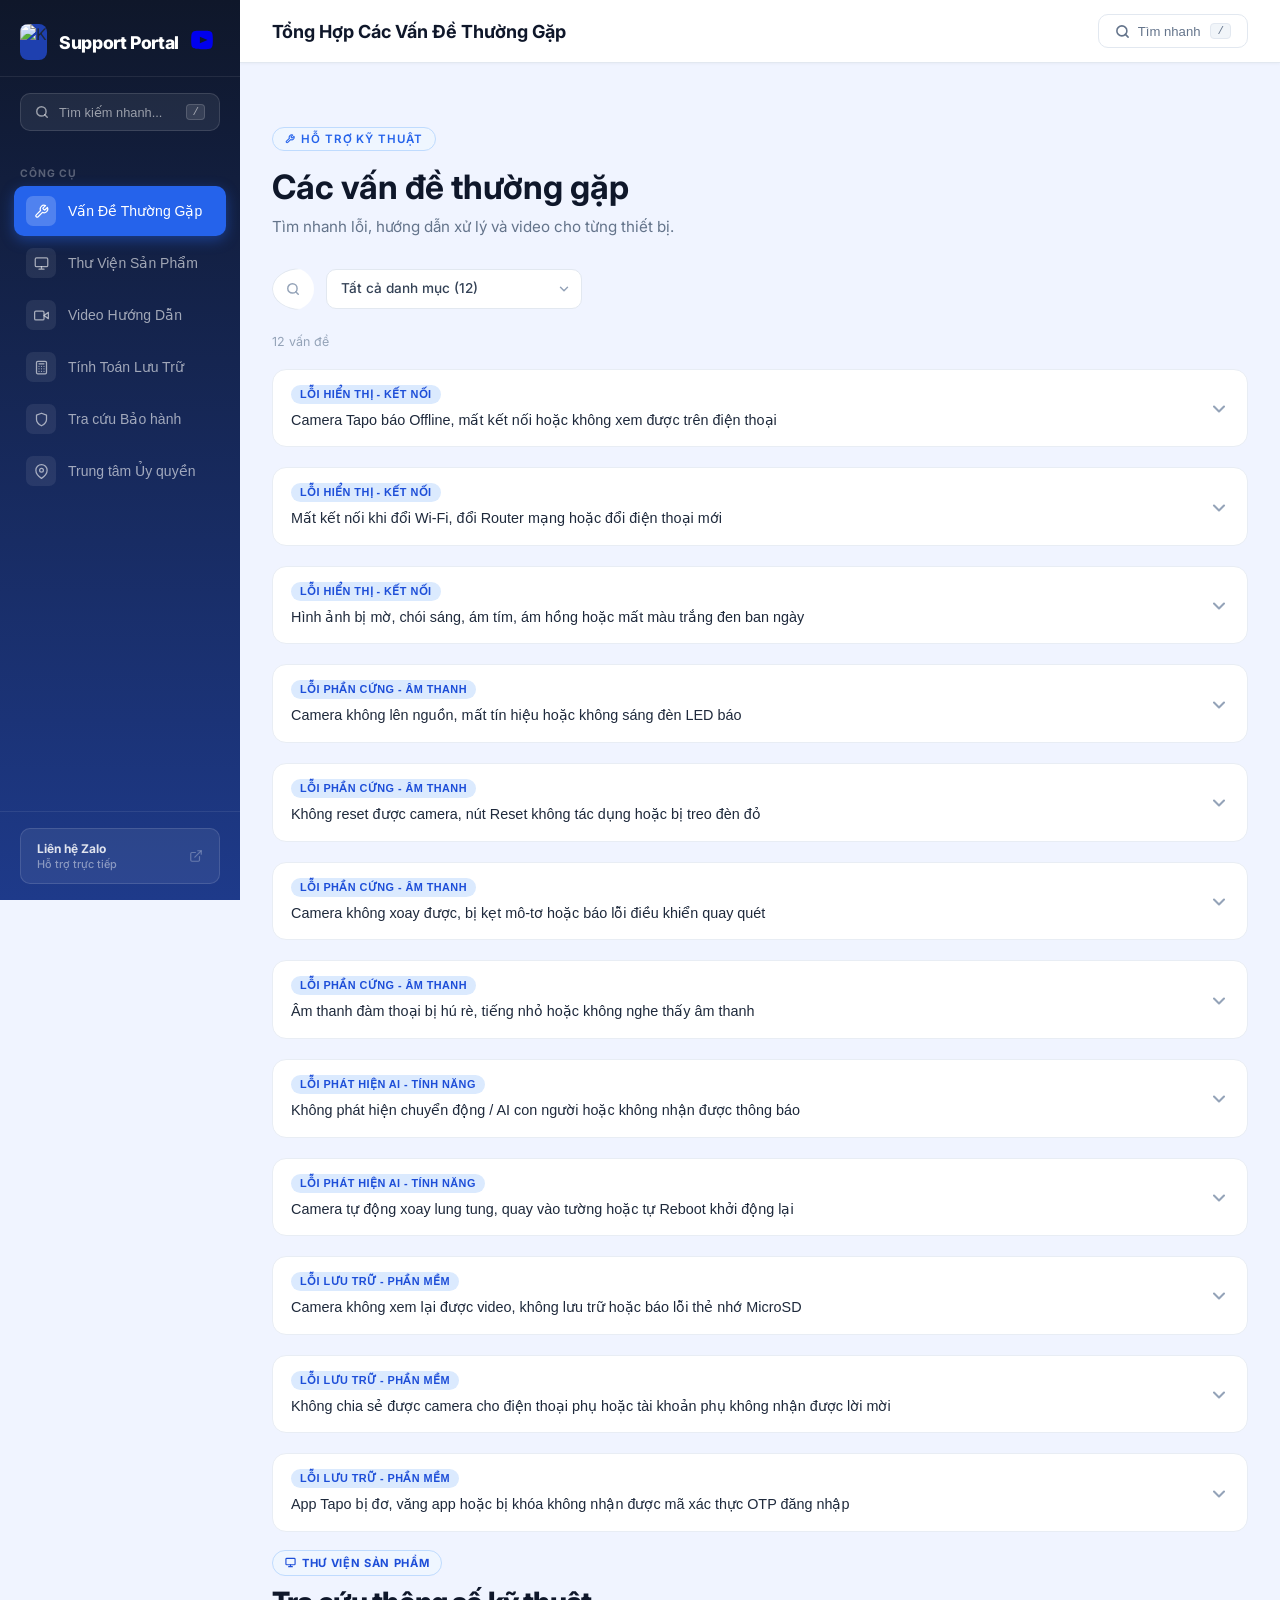
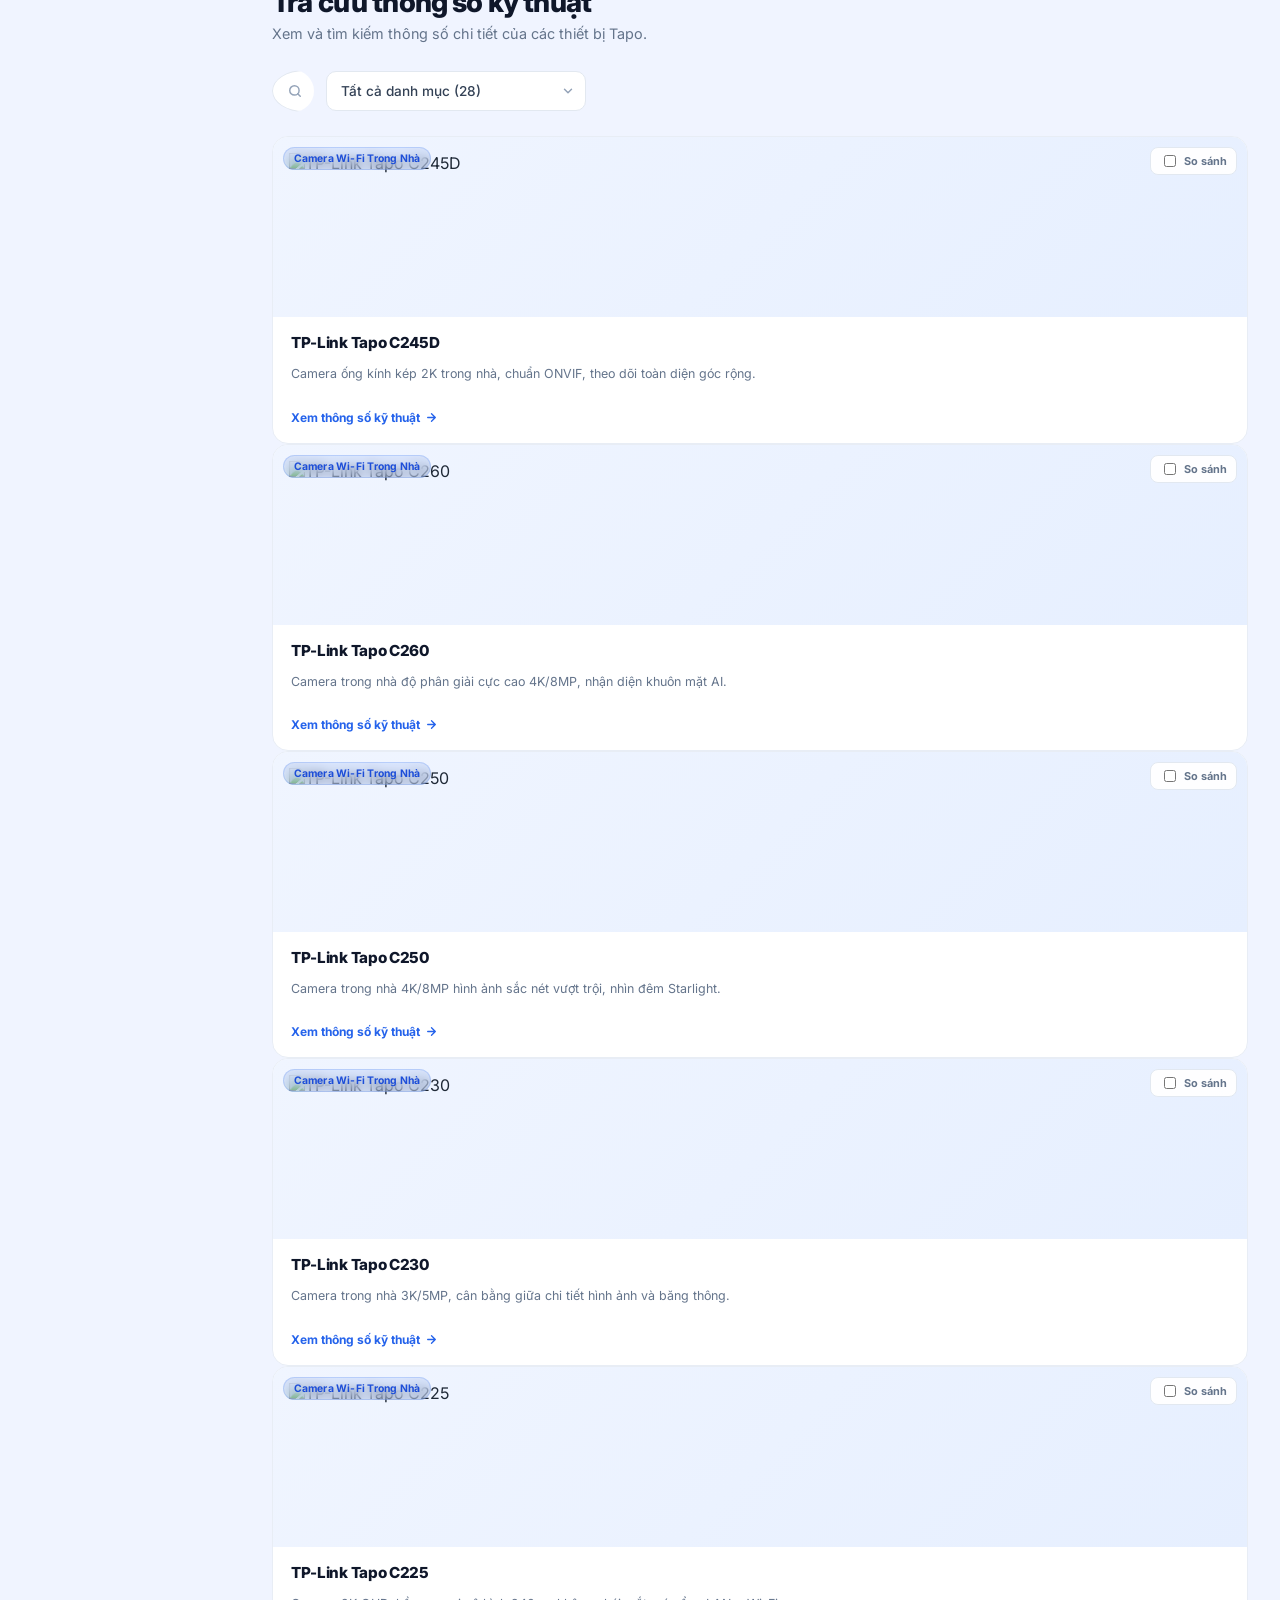
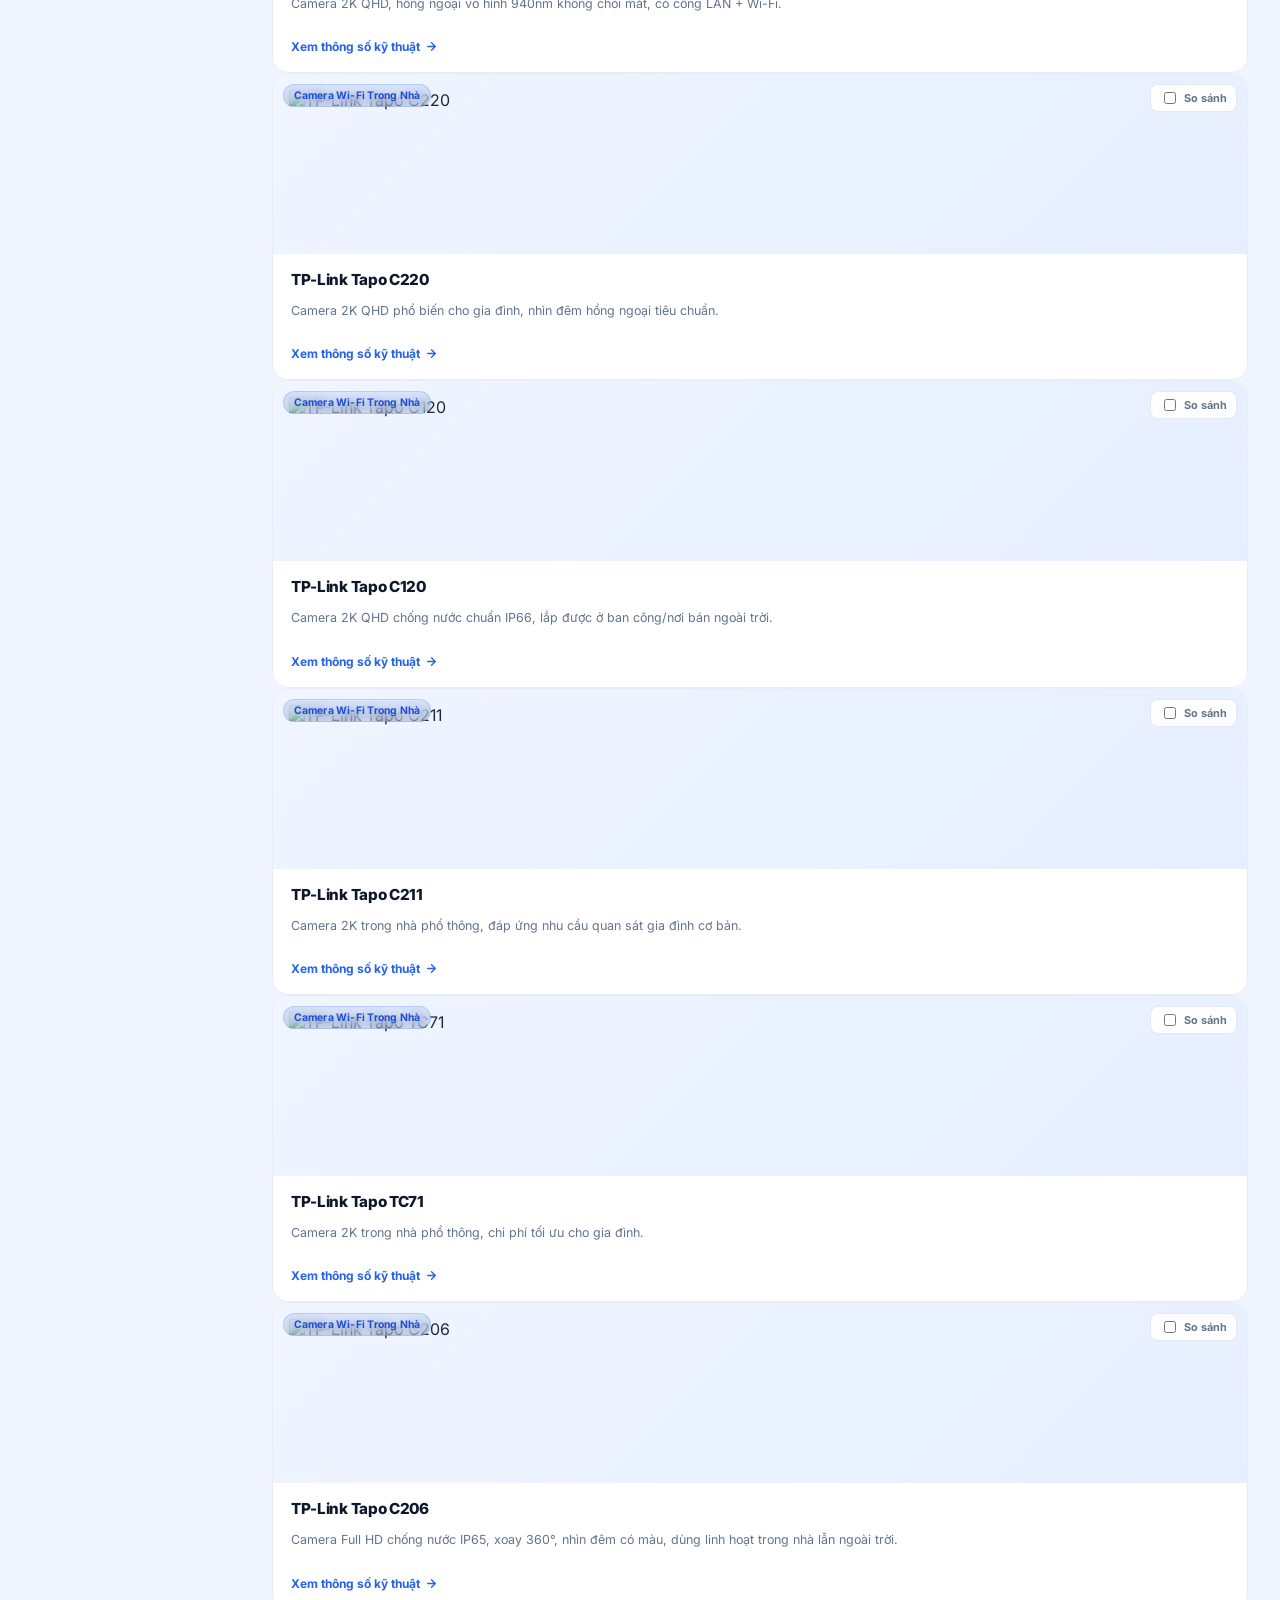
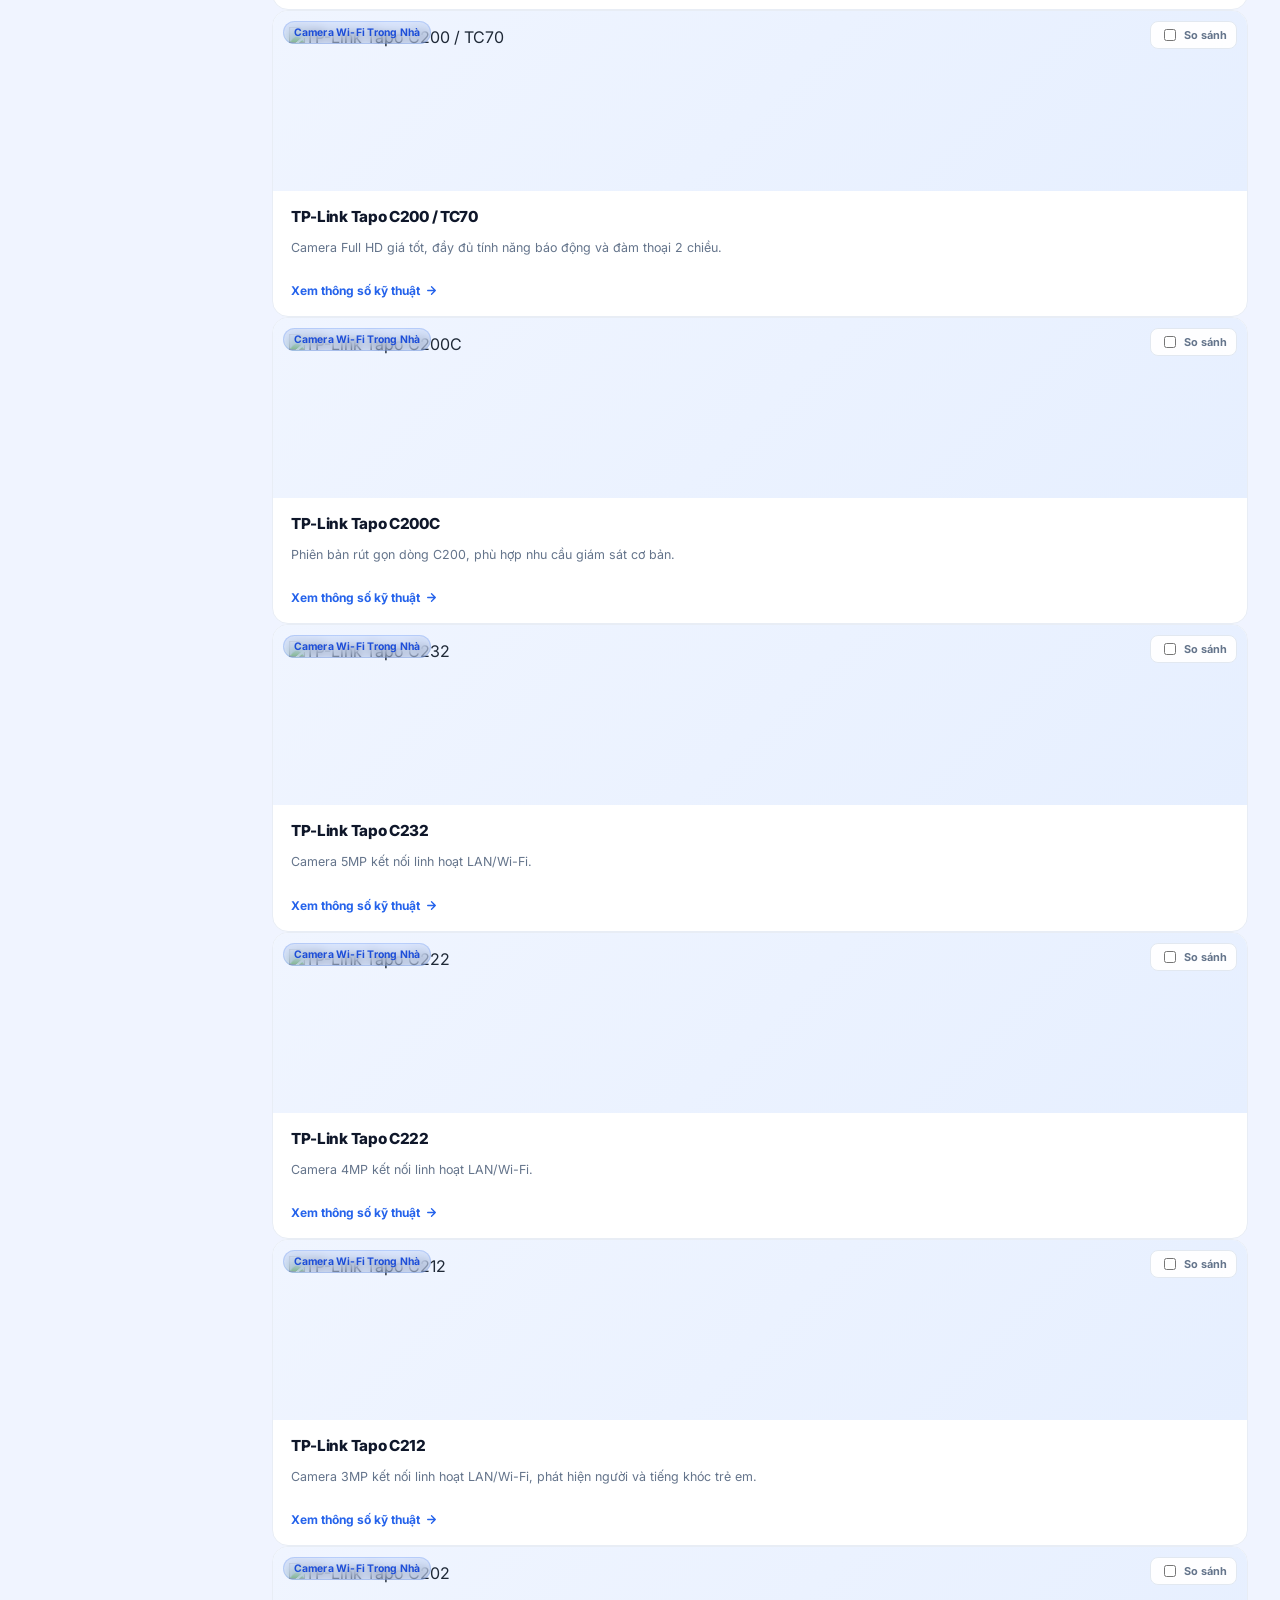
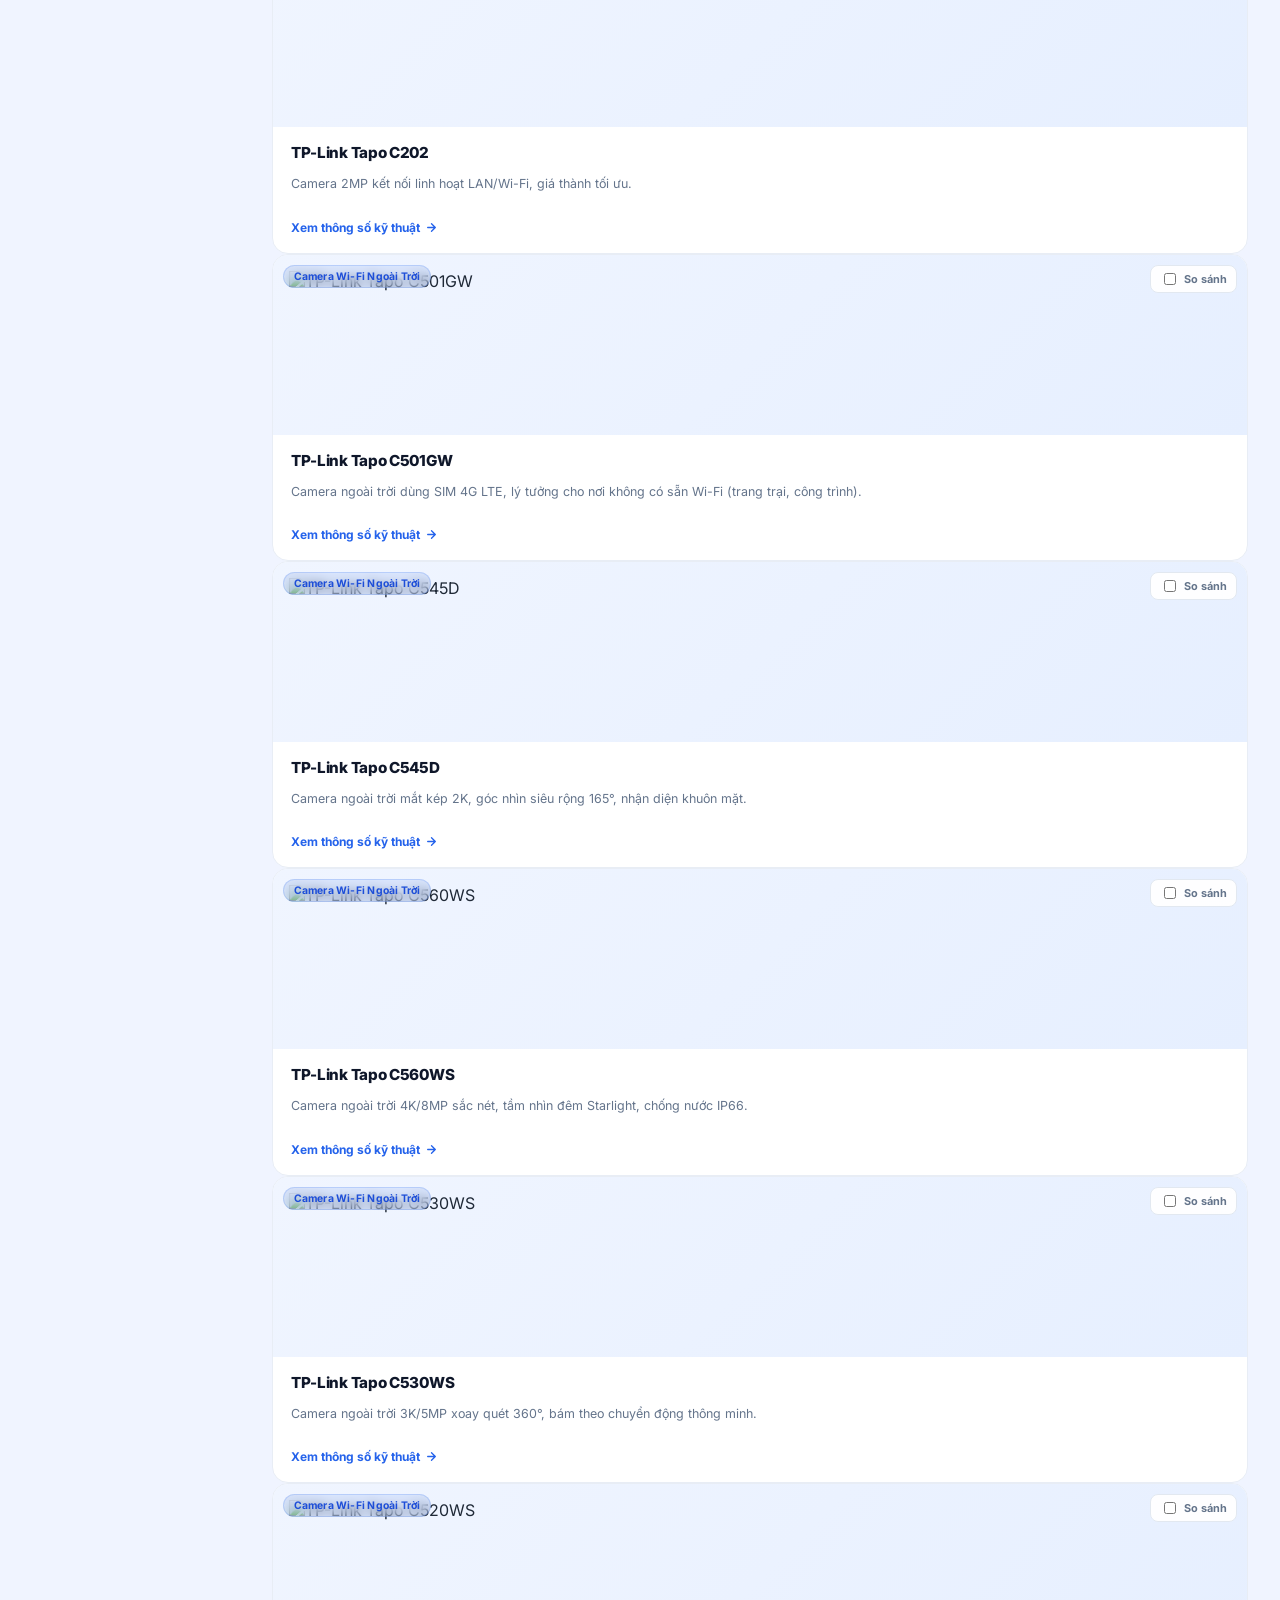
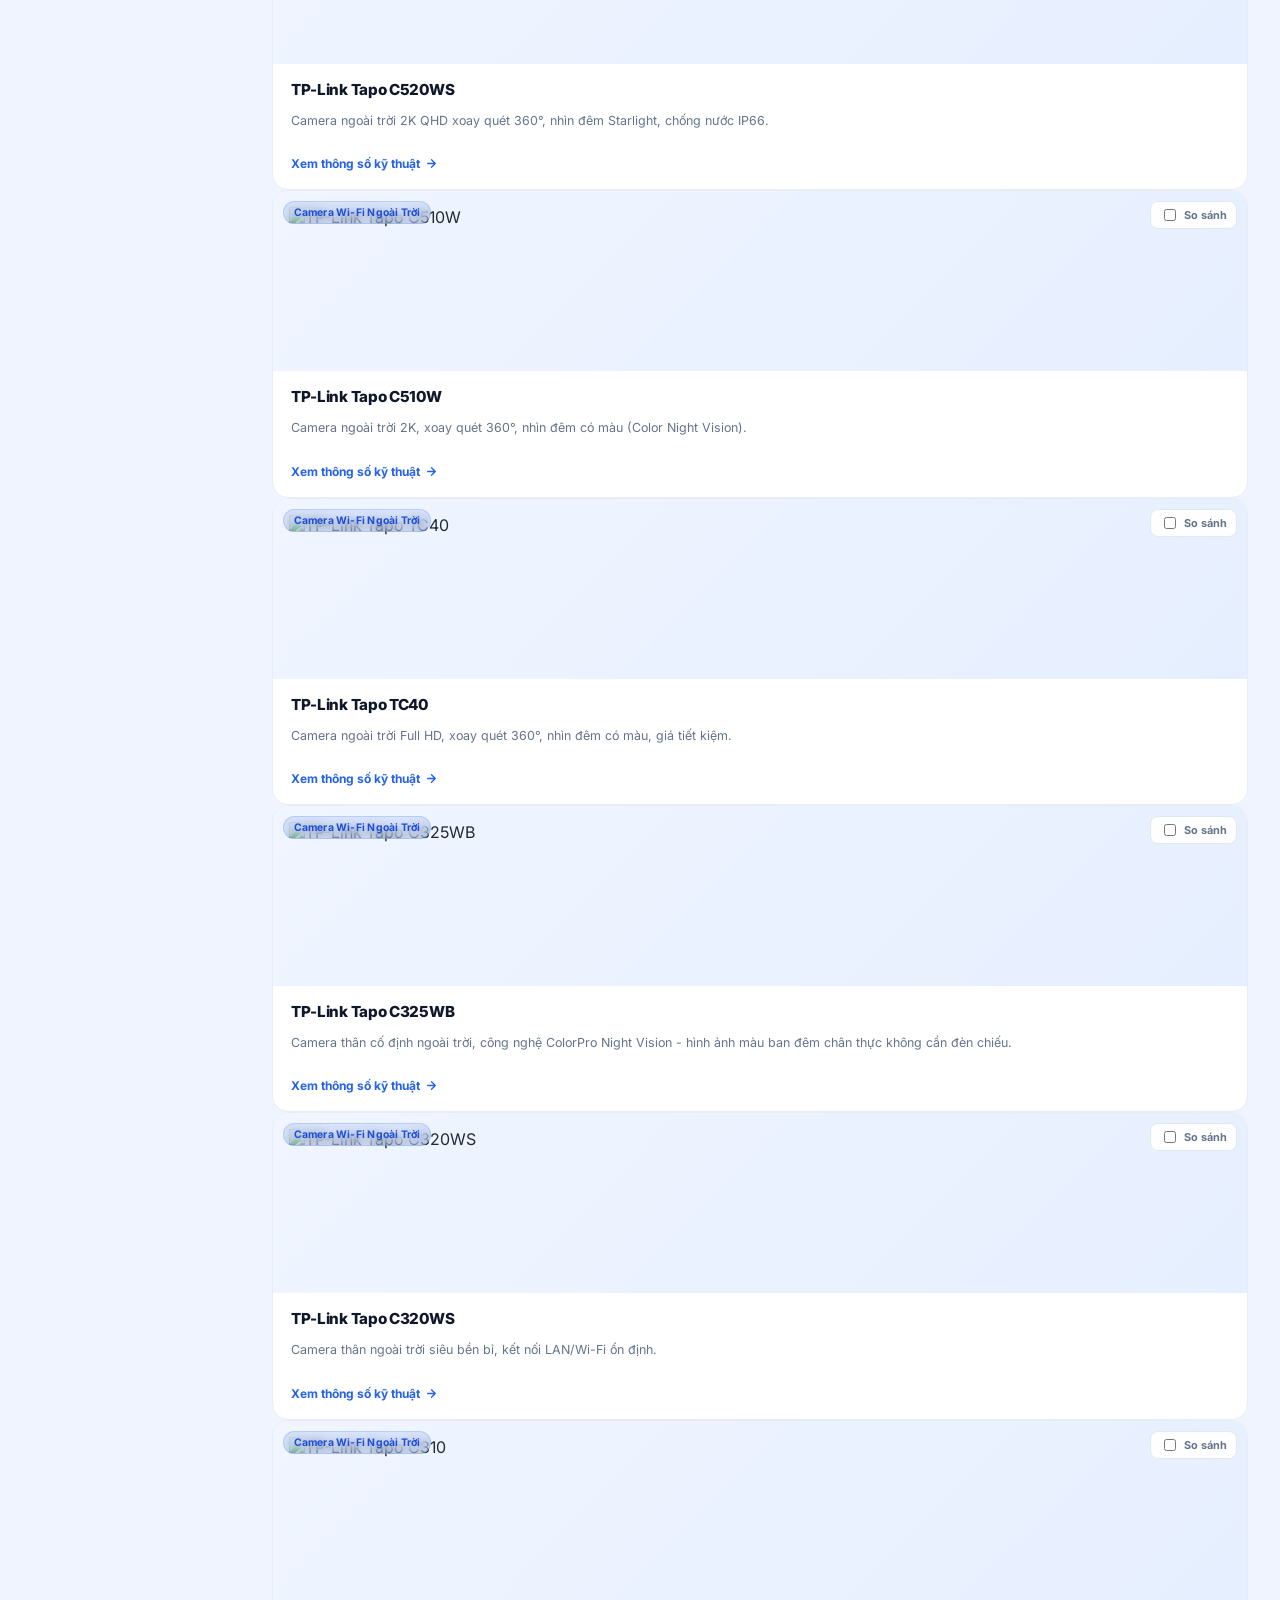
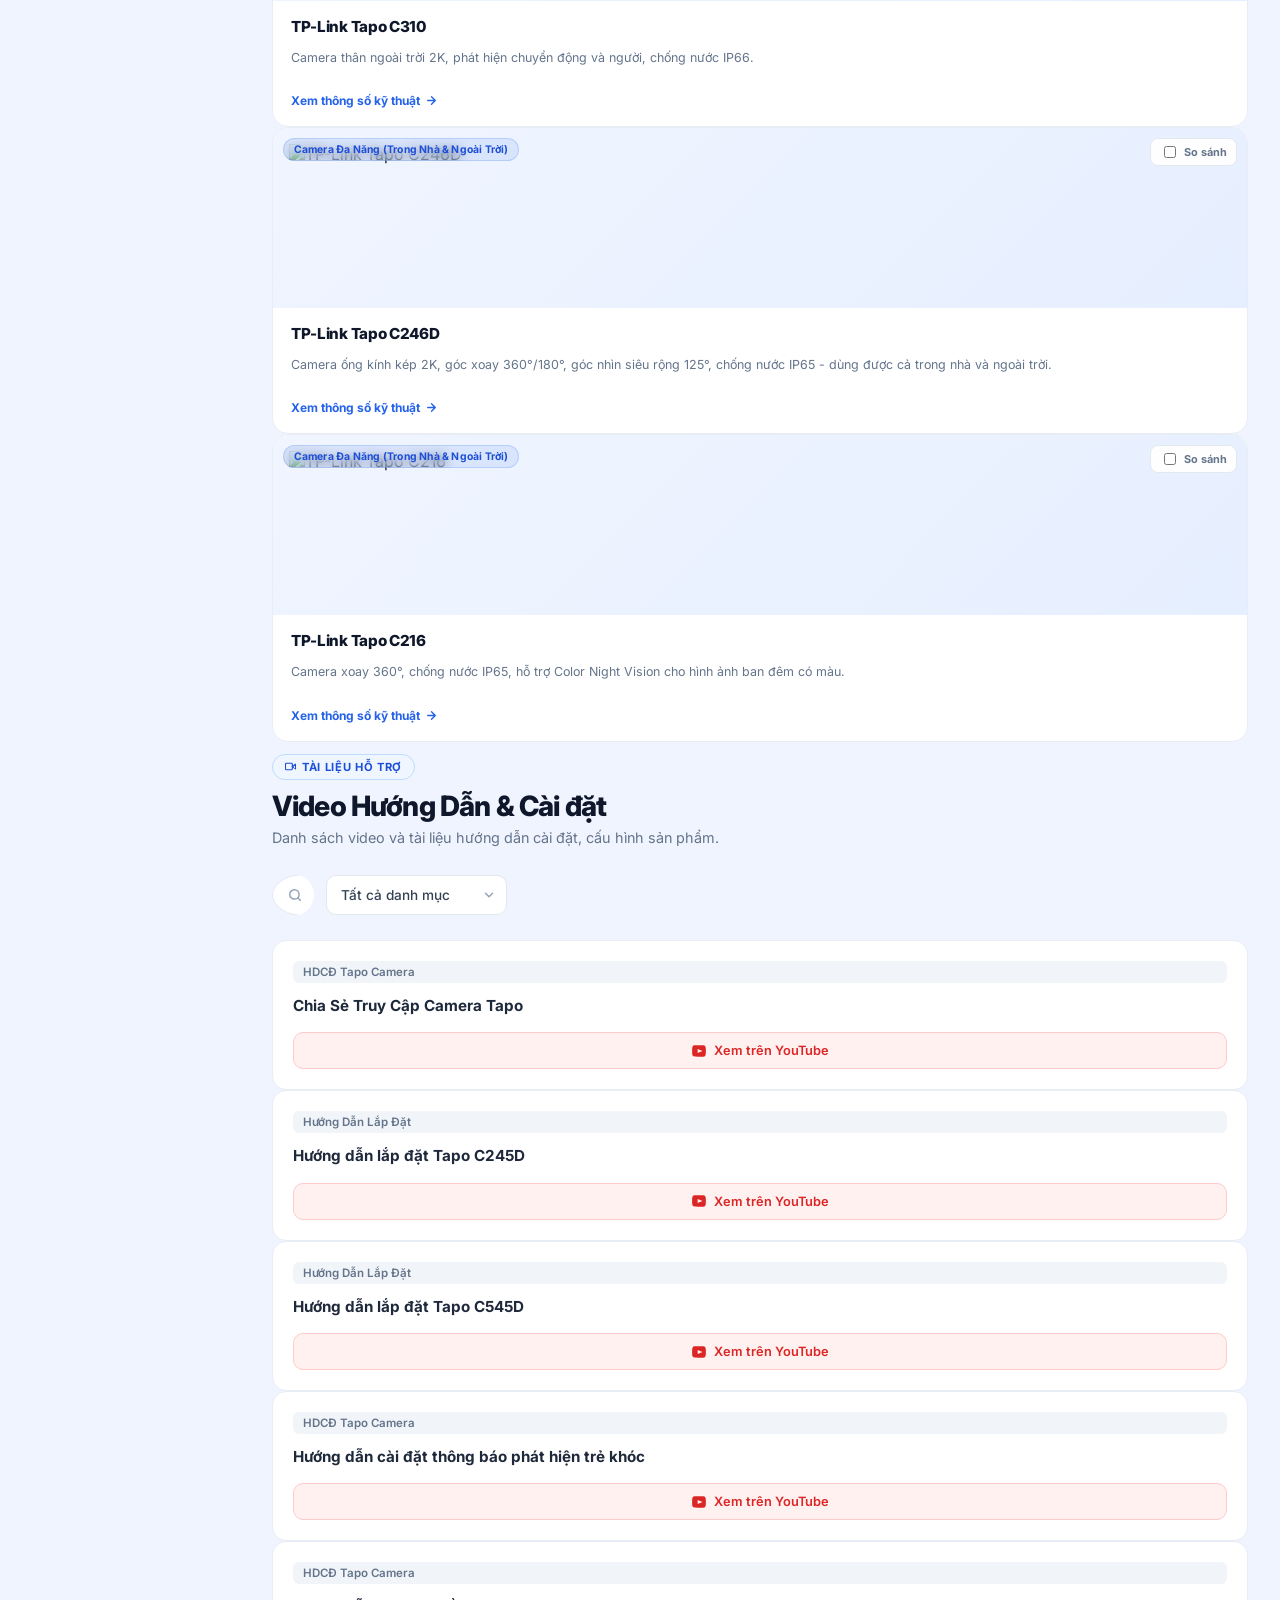
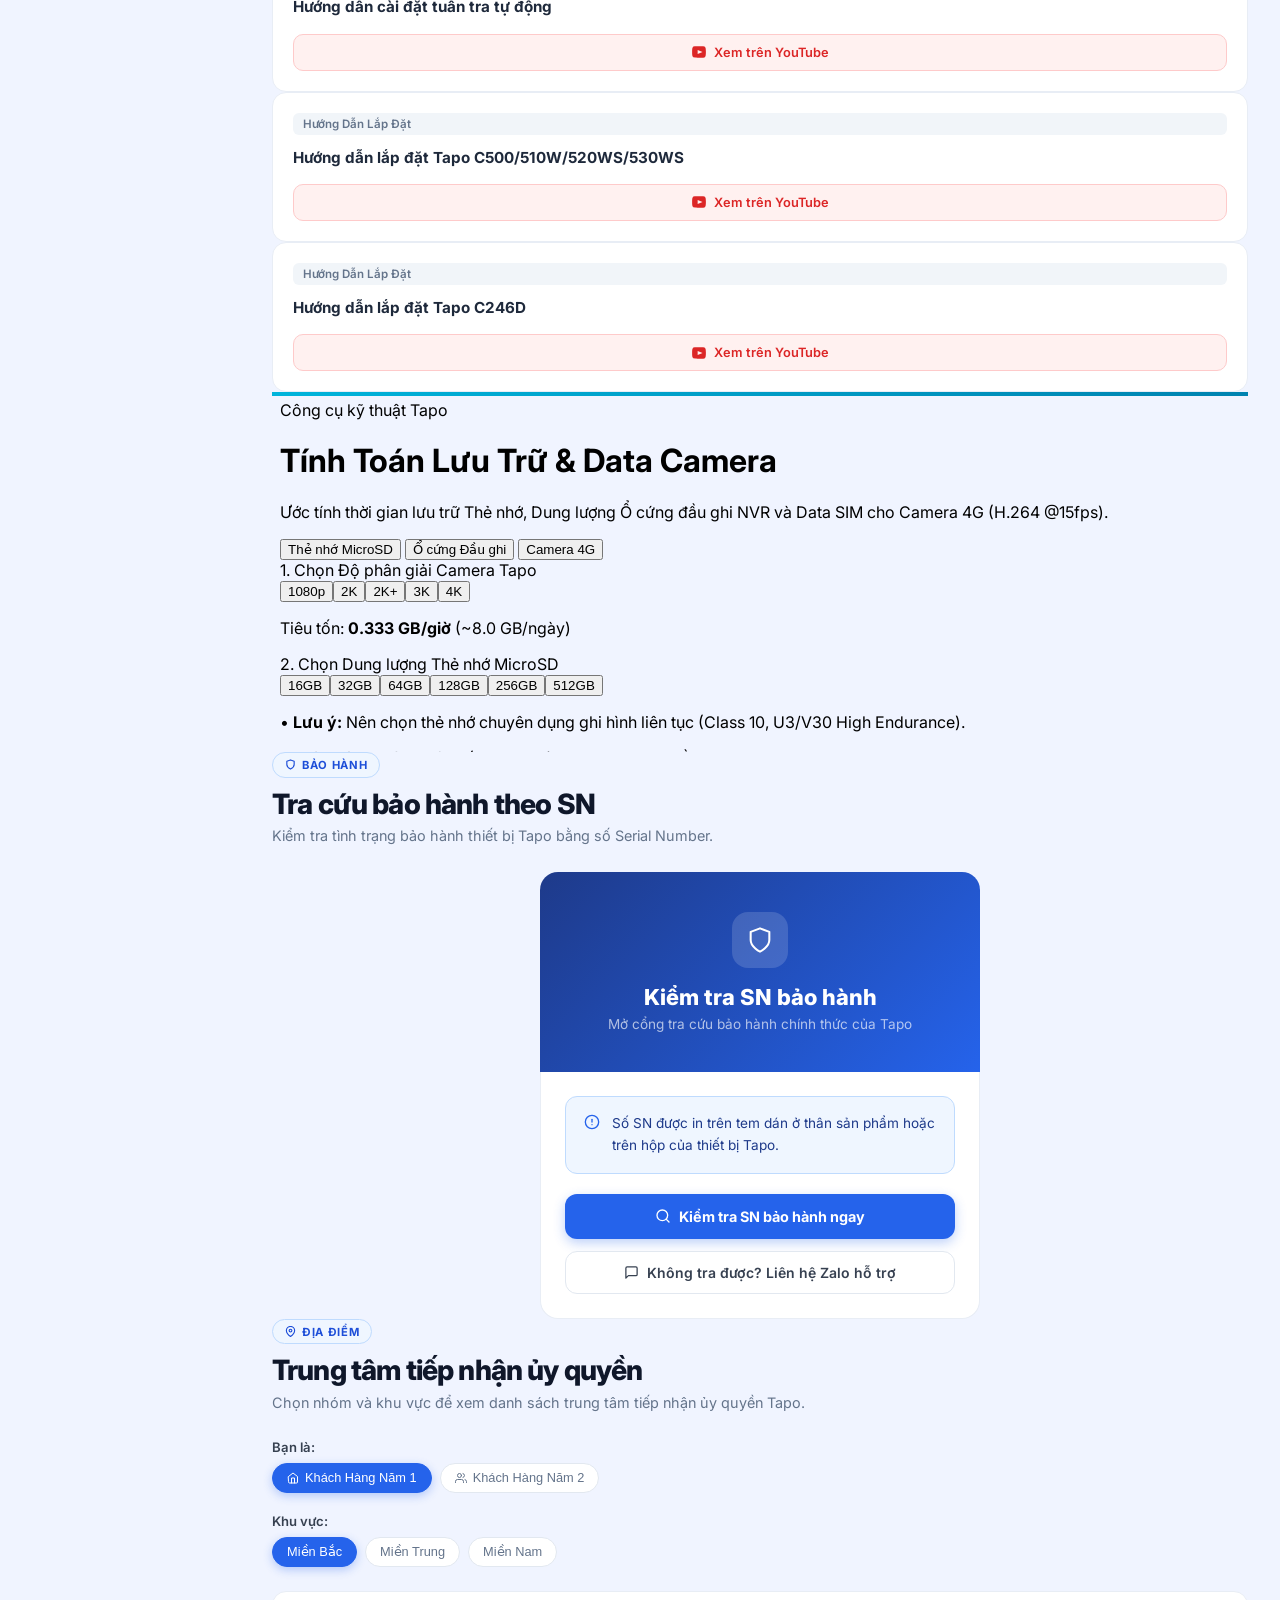
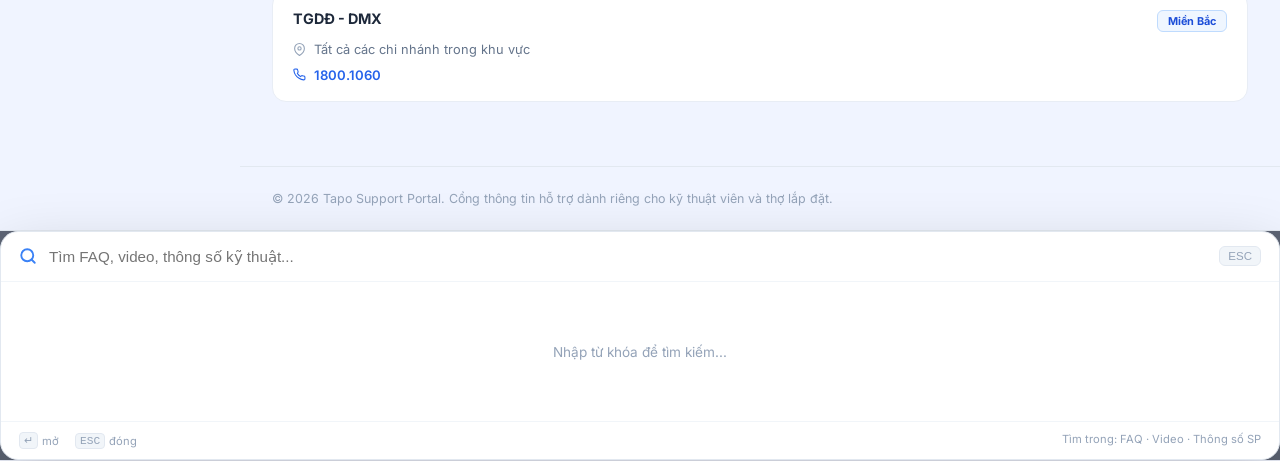
==== commit eef3246a: "Update index.html" ====
--- a/index.html
+++ b/index.html
@@ -65,7 +65,7 @@
       </button>
       <button onclick="switchTab('calculator')" id="nav-calculator" class="sidebar-nav-btn">
         <span class="icon-wrap"><svg xmlns="http://www.w3.org/2000/svg" viewBox="0 0 24 24" fill="none" stroke="currentColor" stroke-width="2" stroke-linecap="round" stroke-linejoin="round"><rect x="4" y="2" width="16" height="20" rx="2"/><path d="M8 6h8M8 10h.01M12 10h.01M16 10h.01M8 14h.01M12 14h.01M16 14h.01M8 18h.01M12 18h.01M16 18h.01"/></svg></span>
-        Công Cụ Tính Tapo
+        Tính Toán Lưu Trữ
       </button>
       <button onclick="switchTab('lock')" id="nav-lock" class="sidebar-nav-btn">
         <span class="icon-wrap"><svg xmlns="http://www.w3.org/2000/svg" viewBox="0 0 24 24" fill="none" stroke="currentColor" stroke-width="2" stroke-linecap="round" stroke-linejoin="round"><path d="M12 22s8-4 8-10V5l-8-3-8 3v7c0 6 8 10 8 10z"/></svg></span>
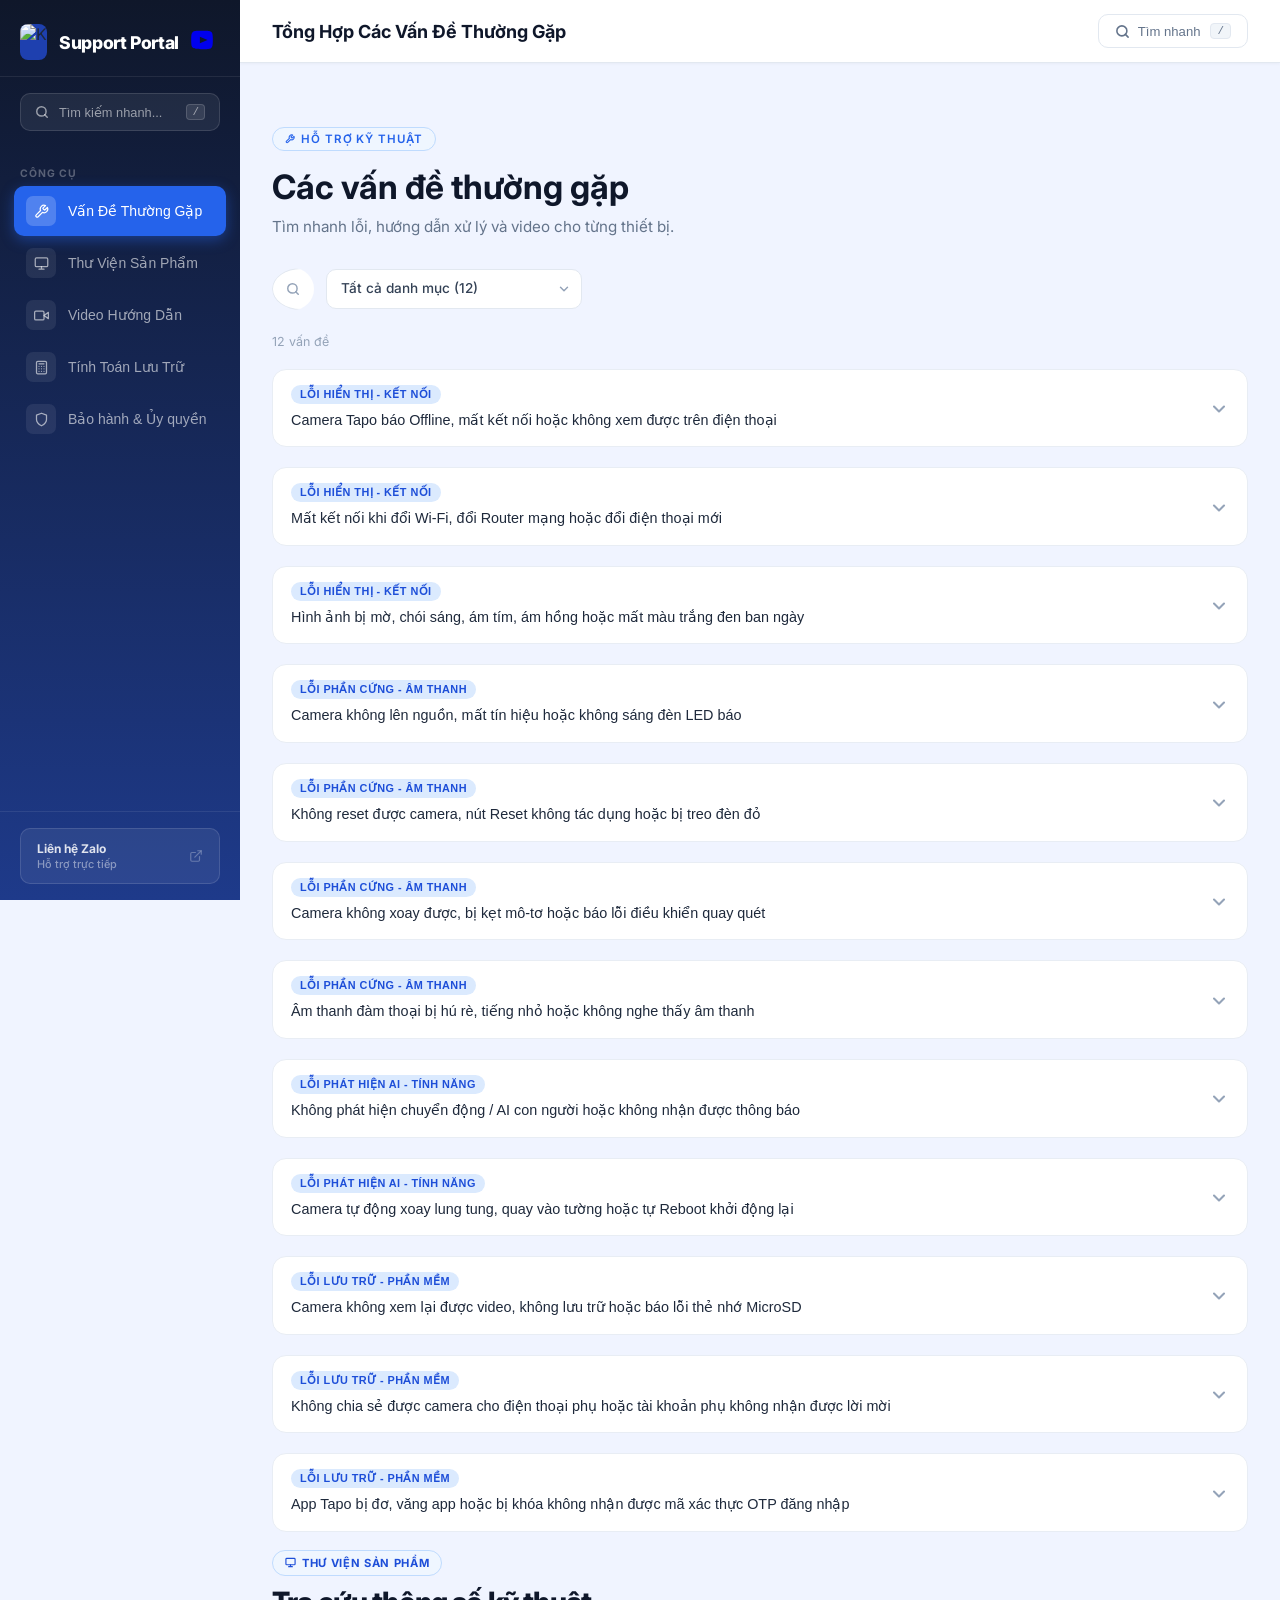
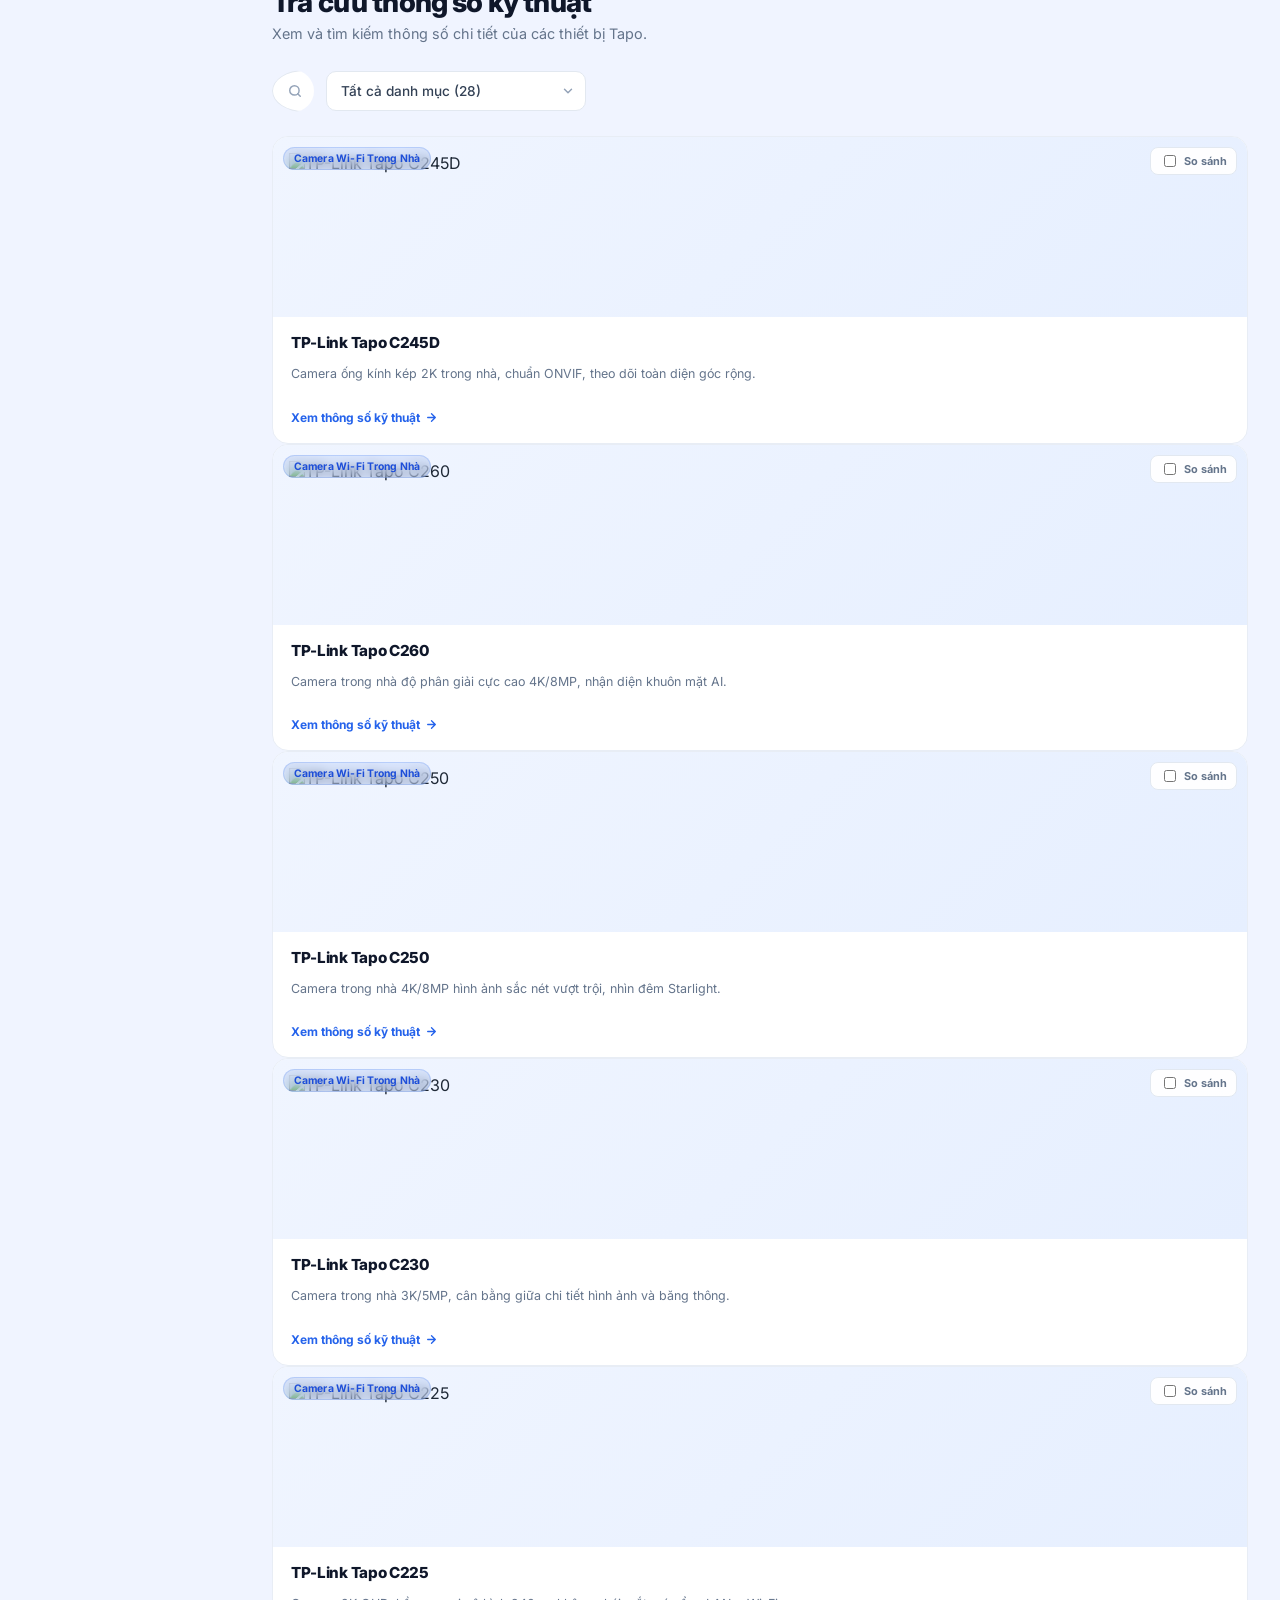
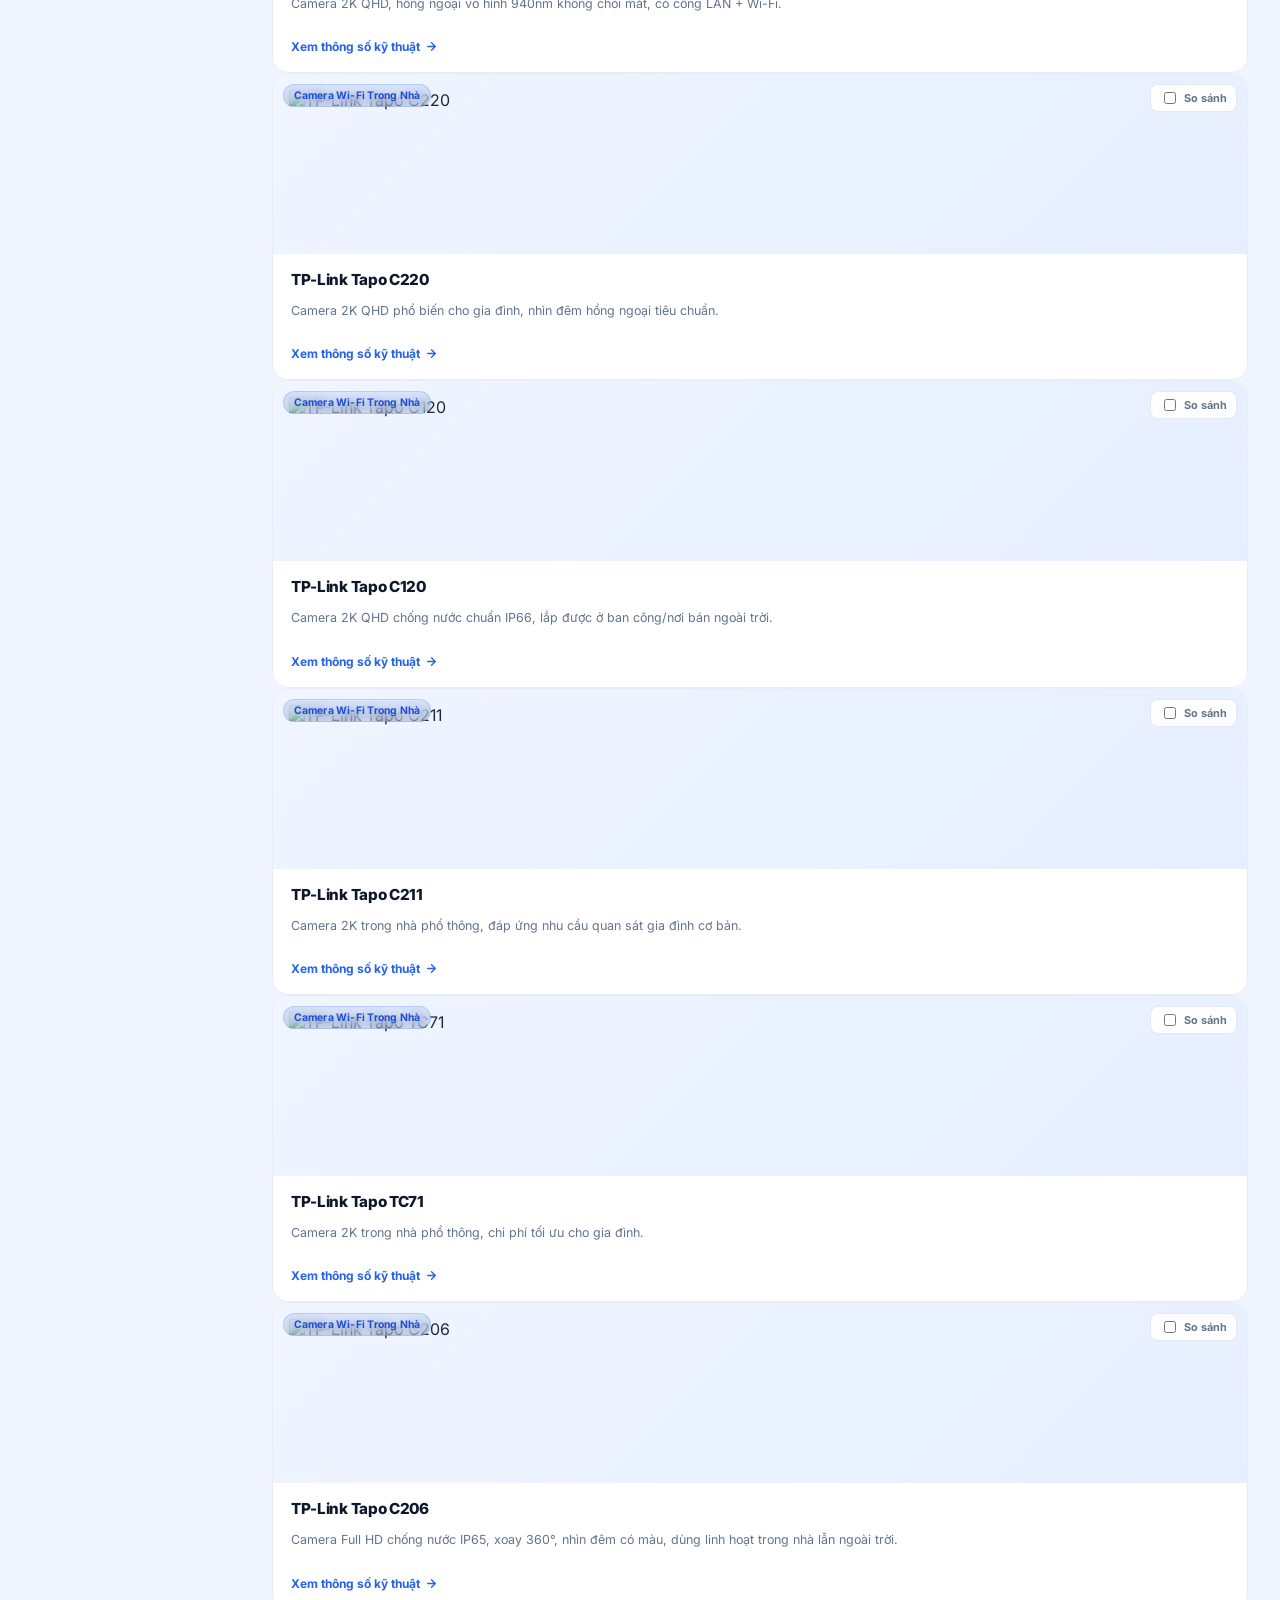
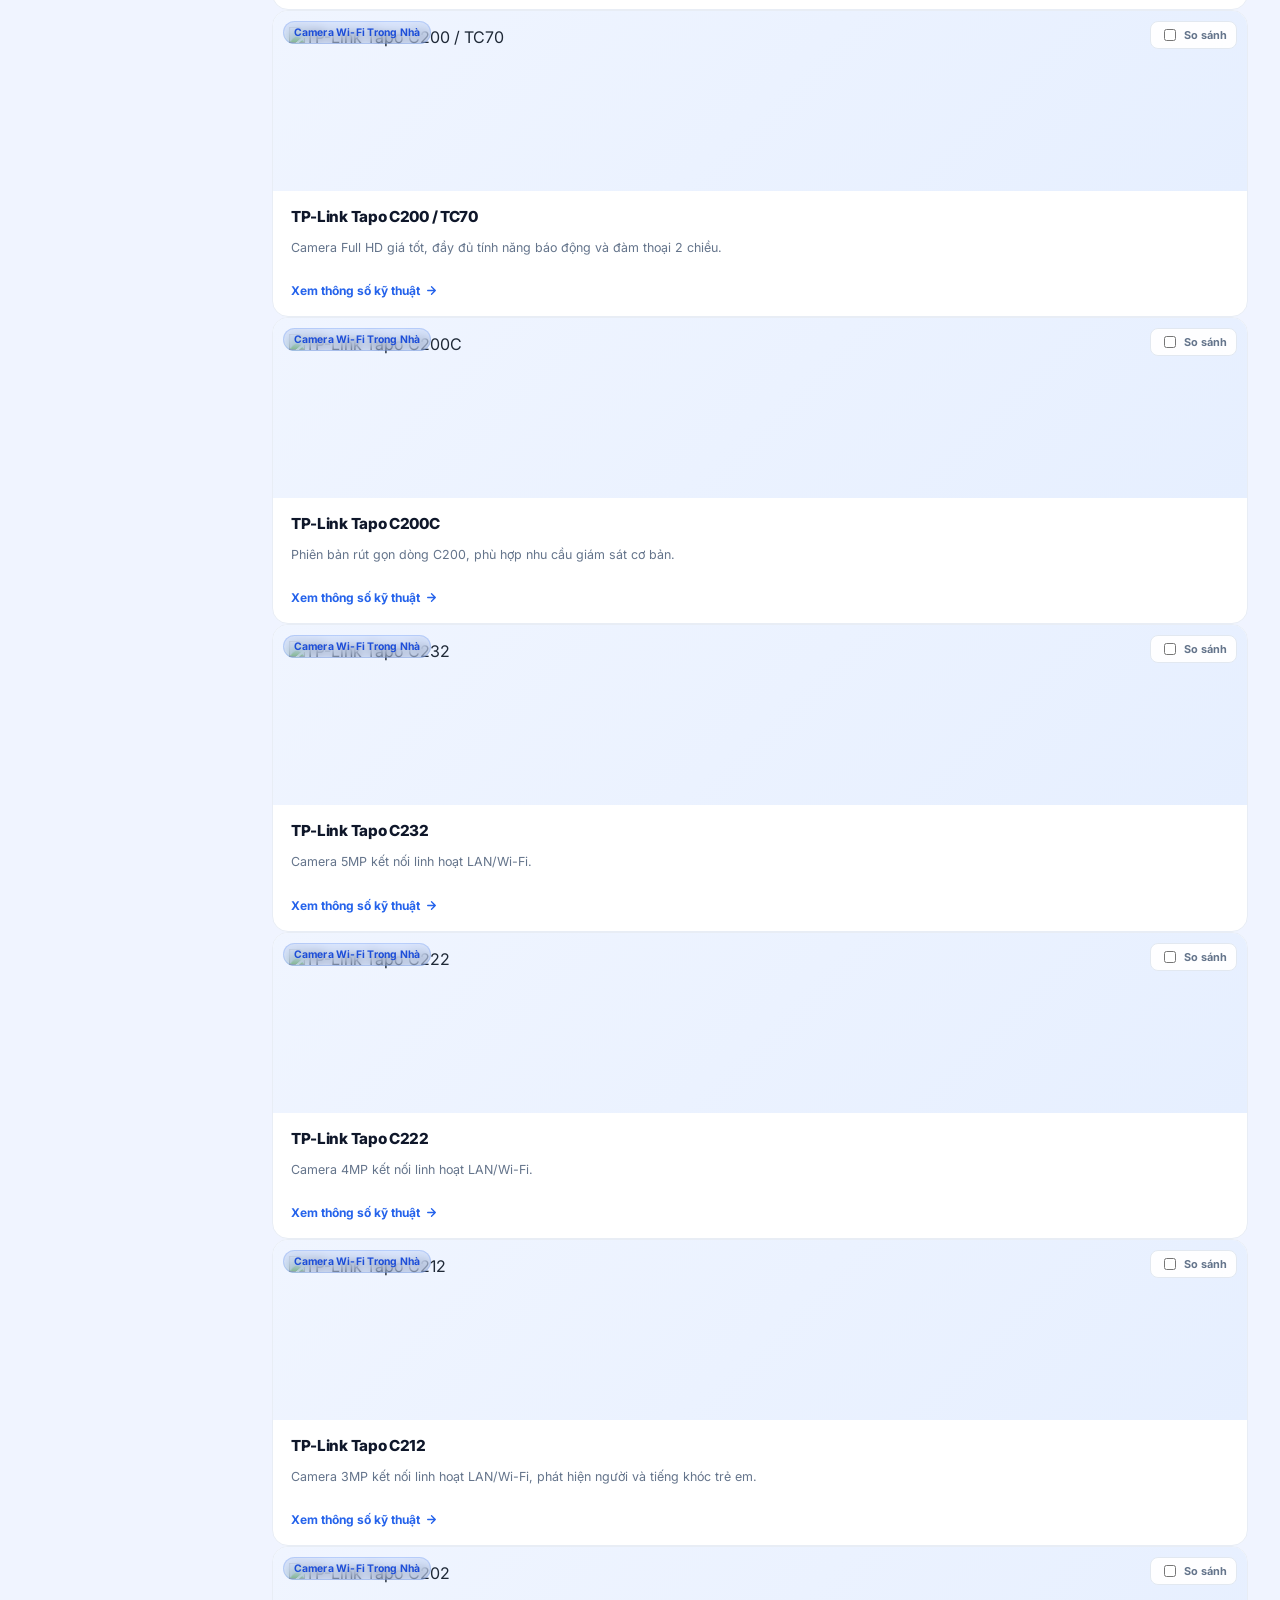
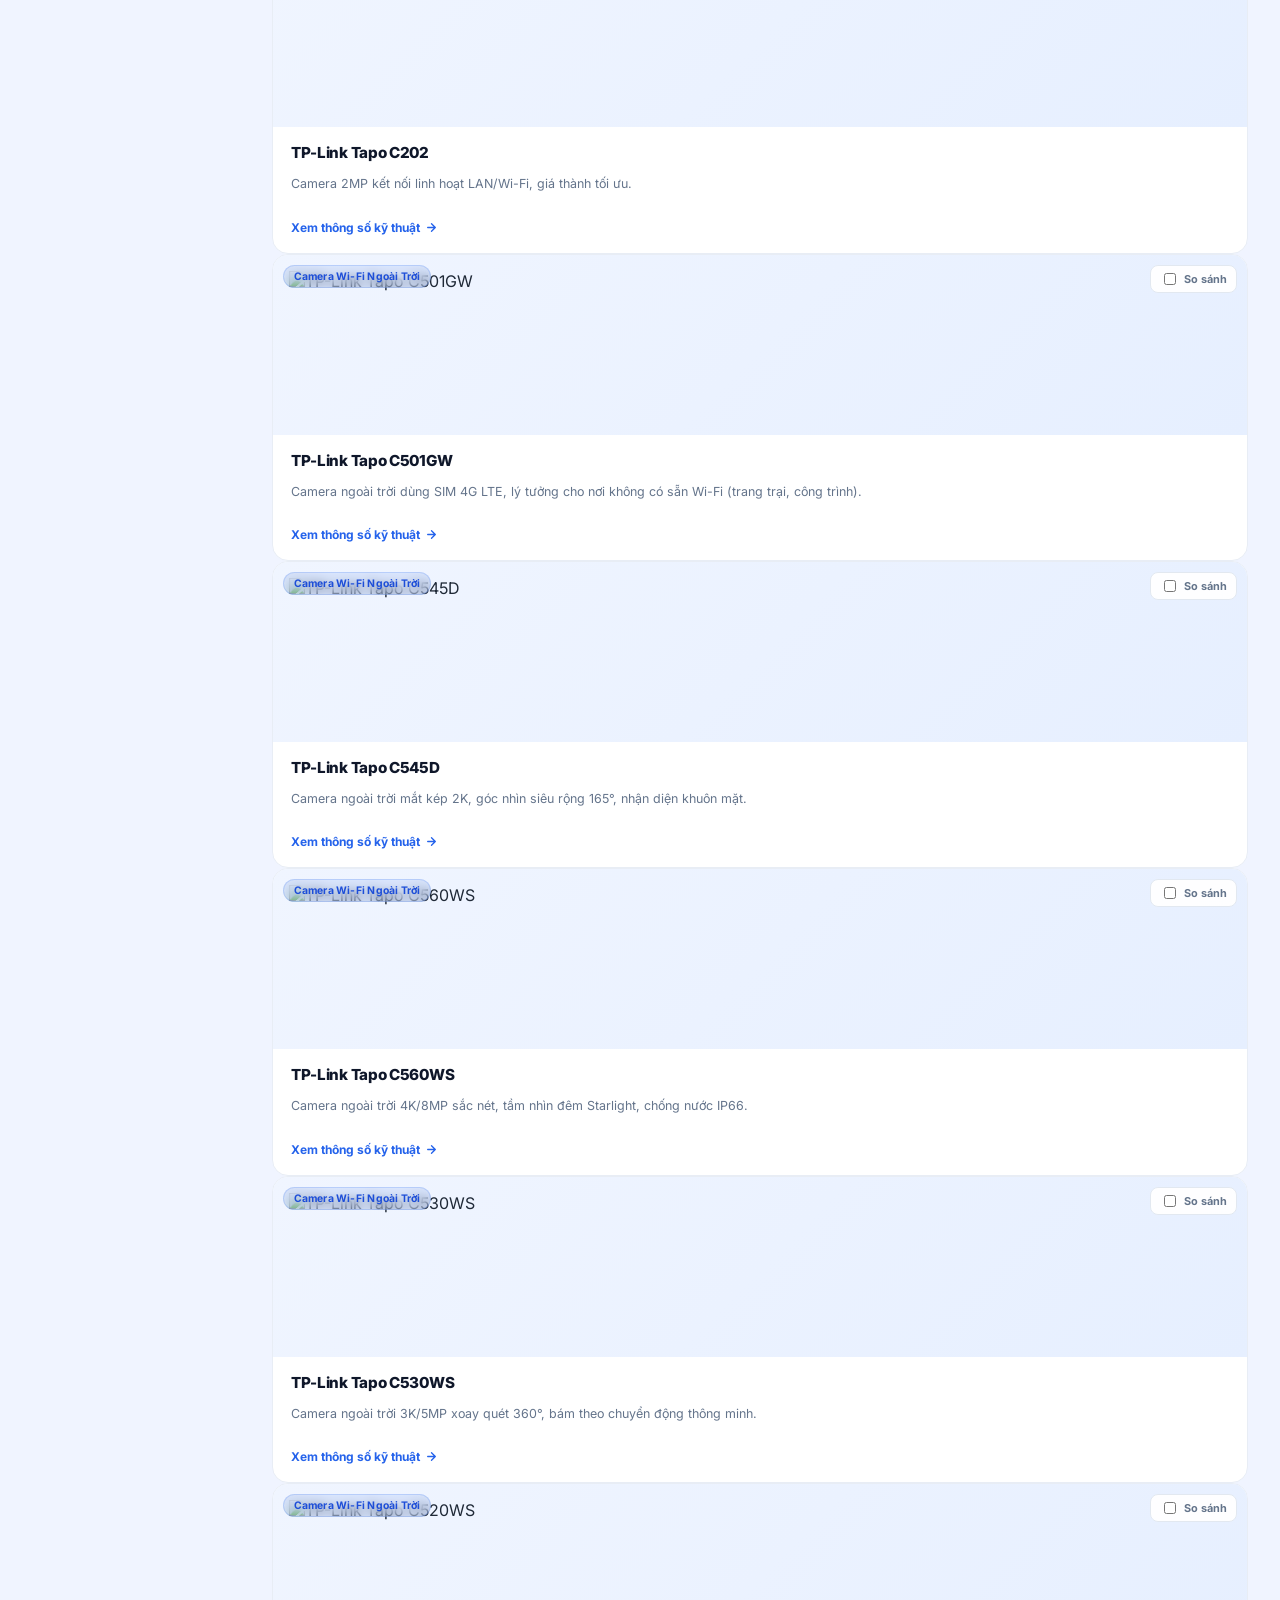
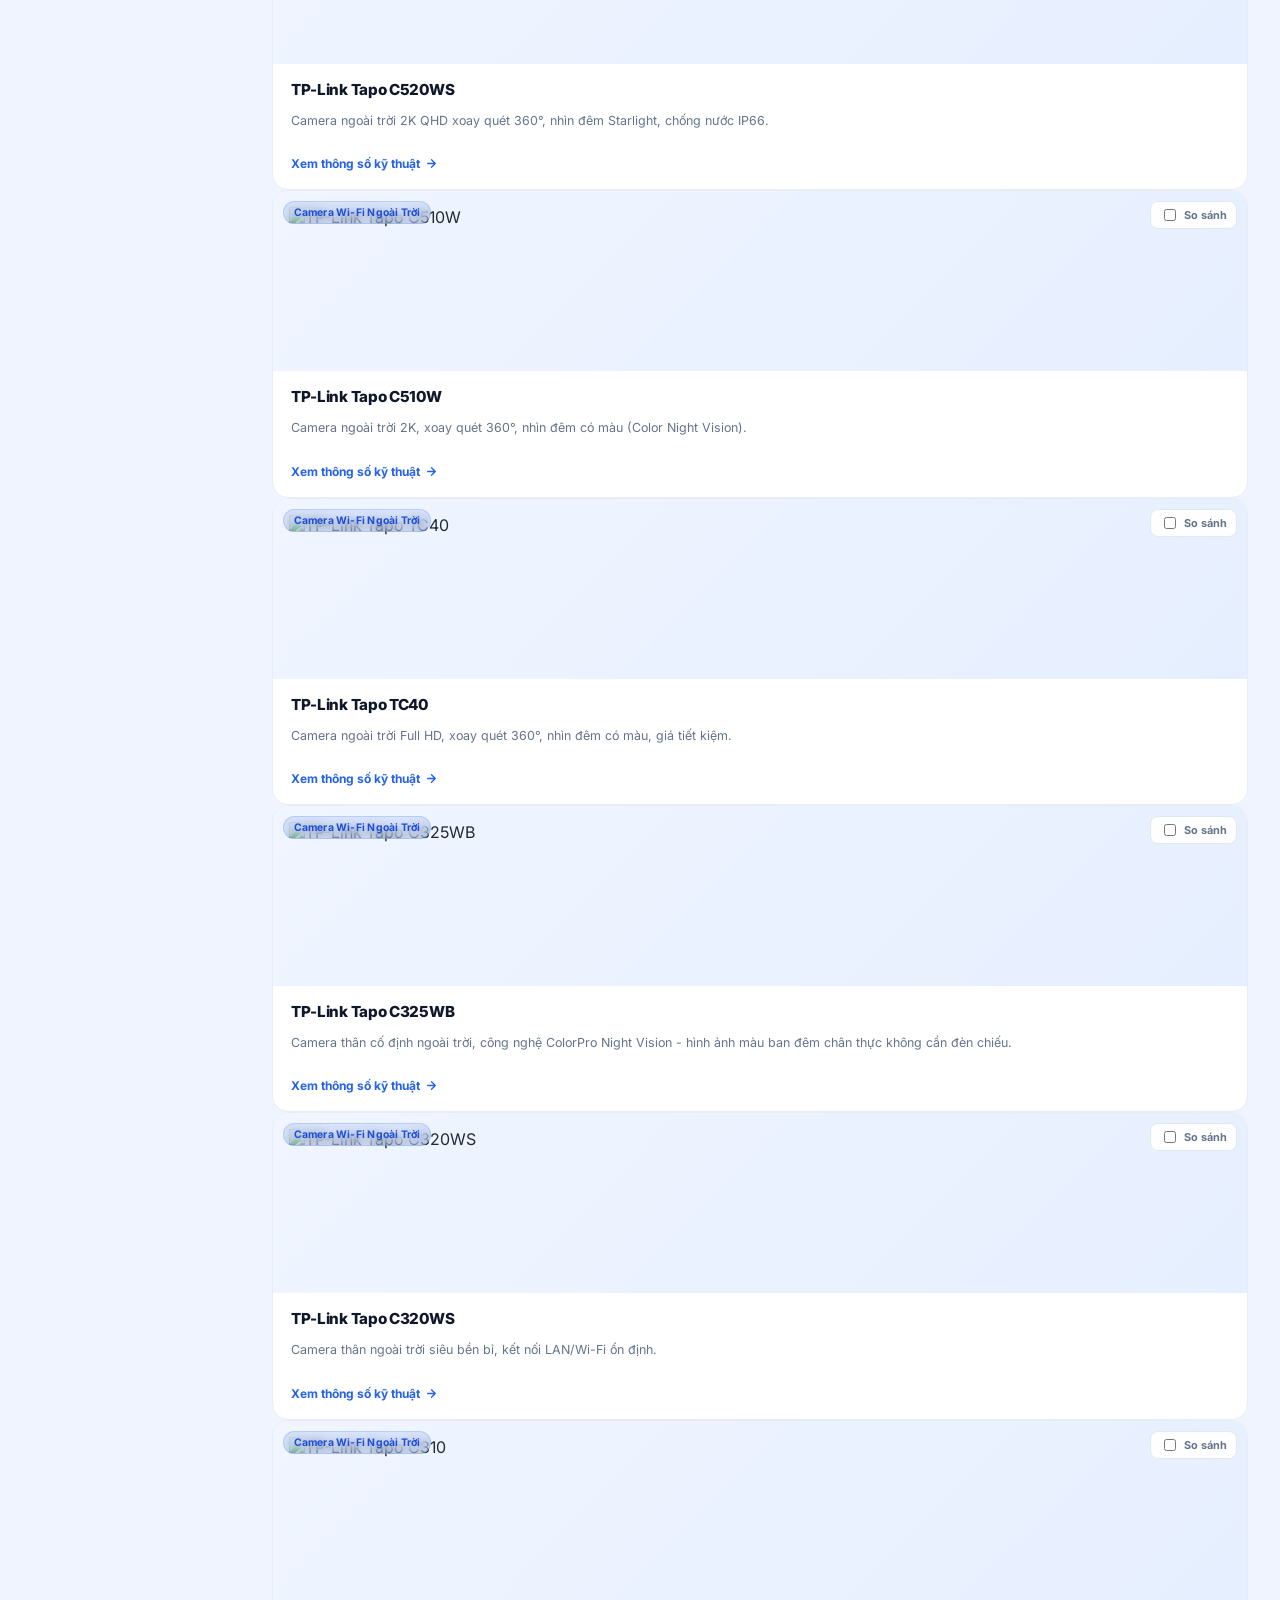
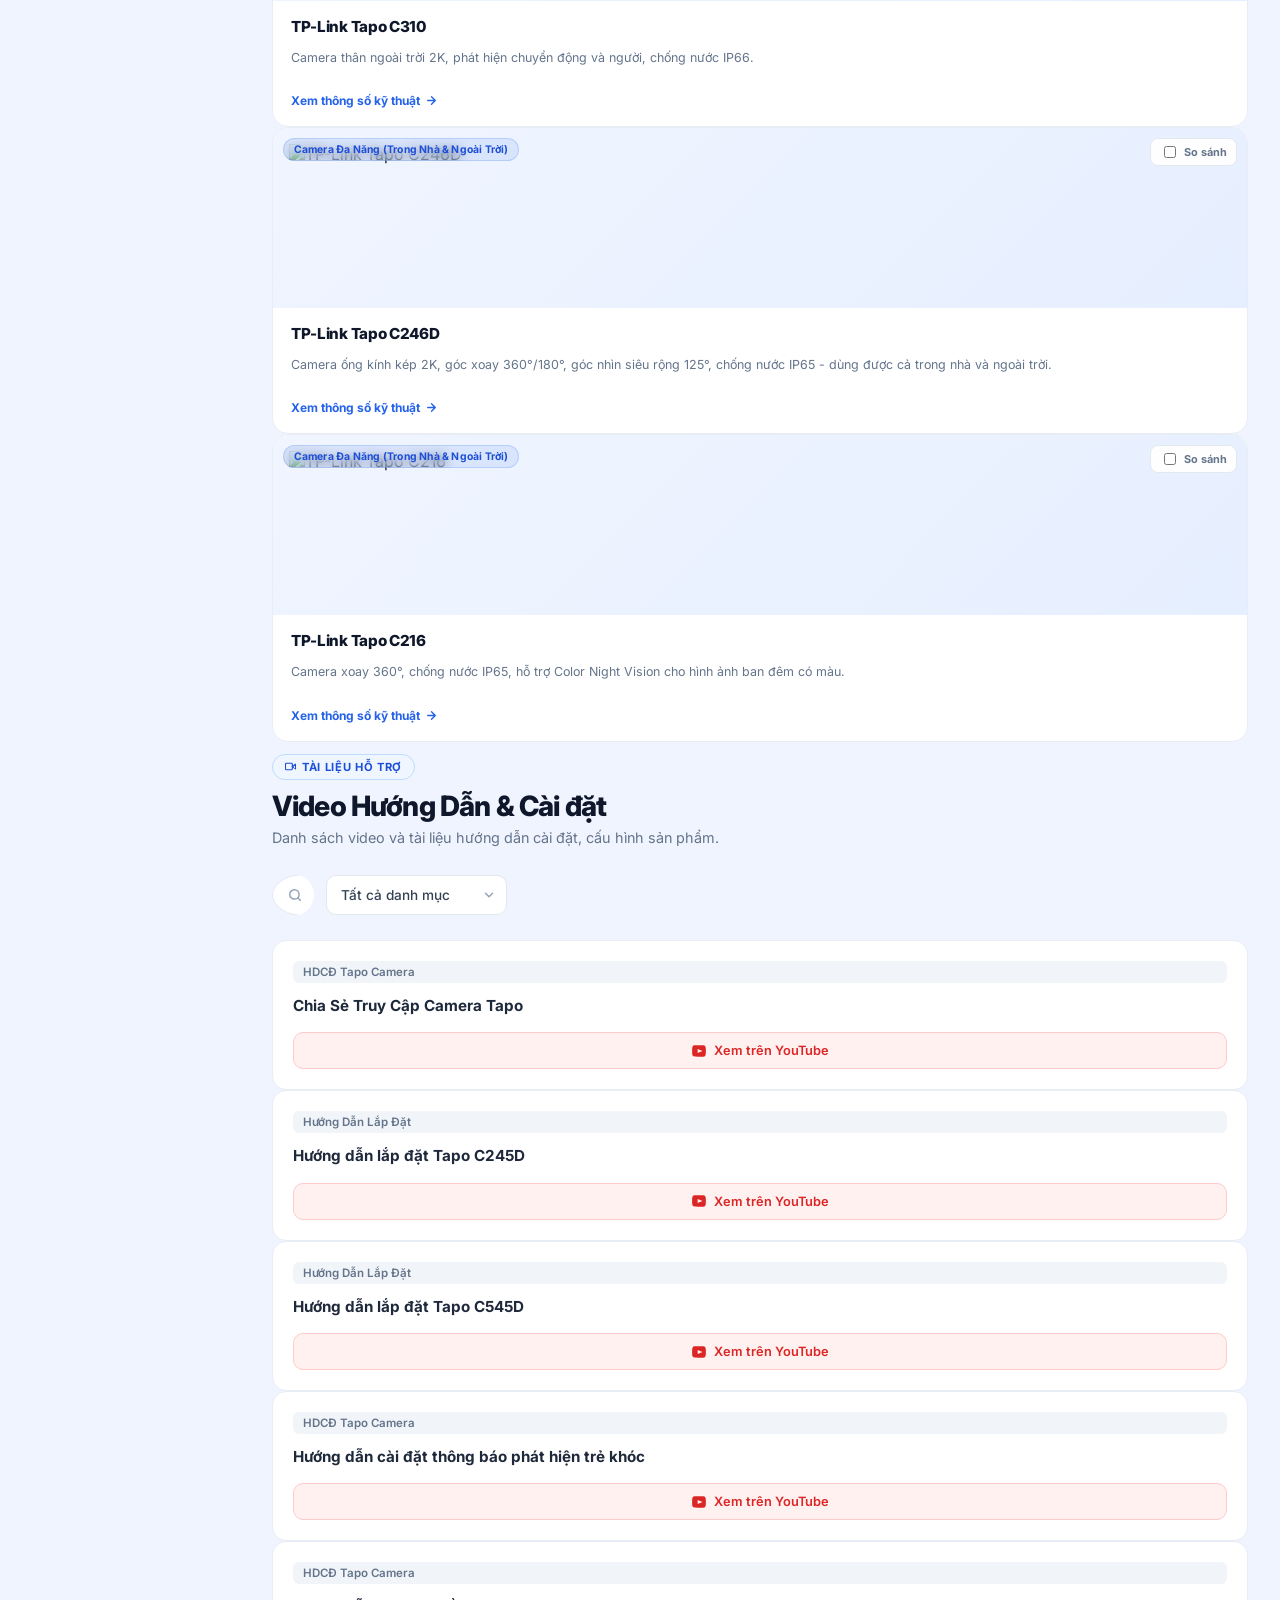
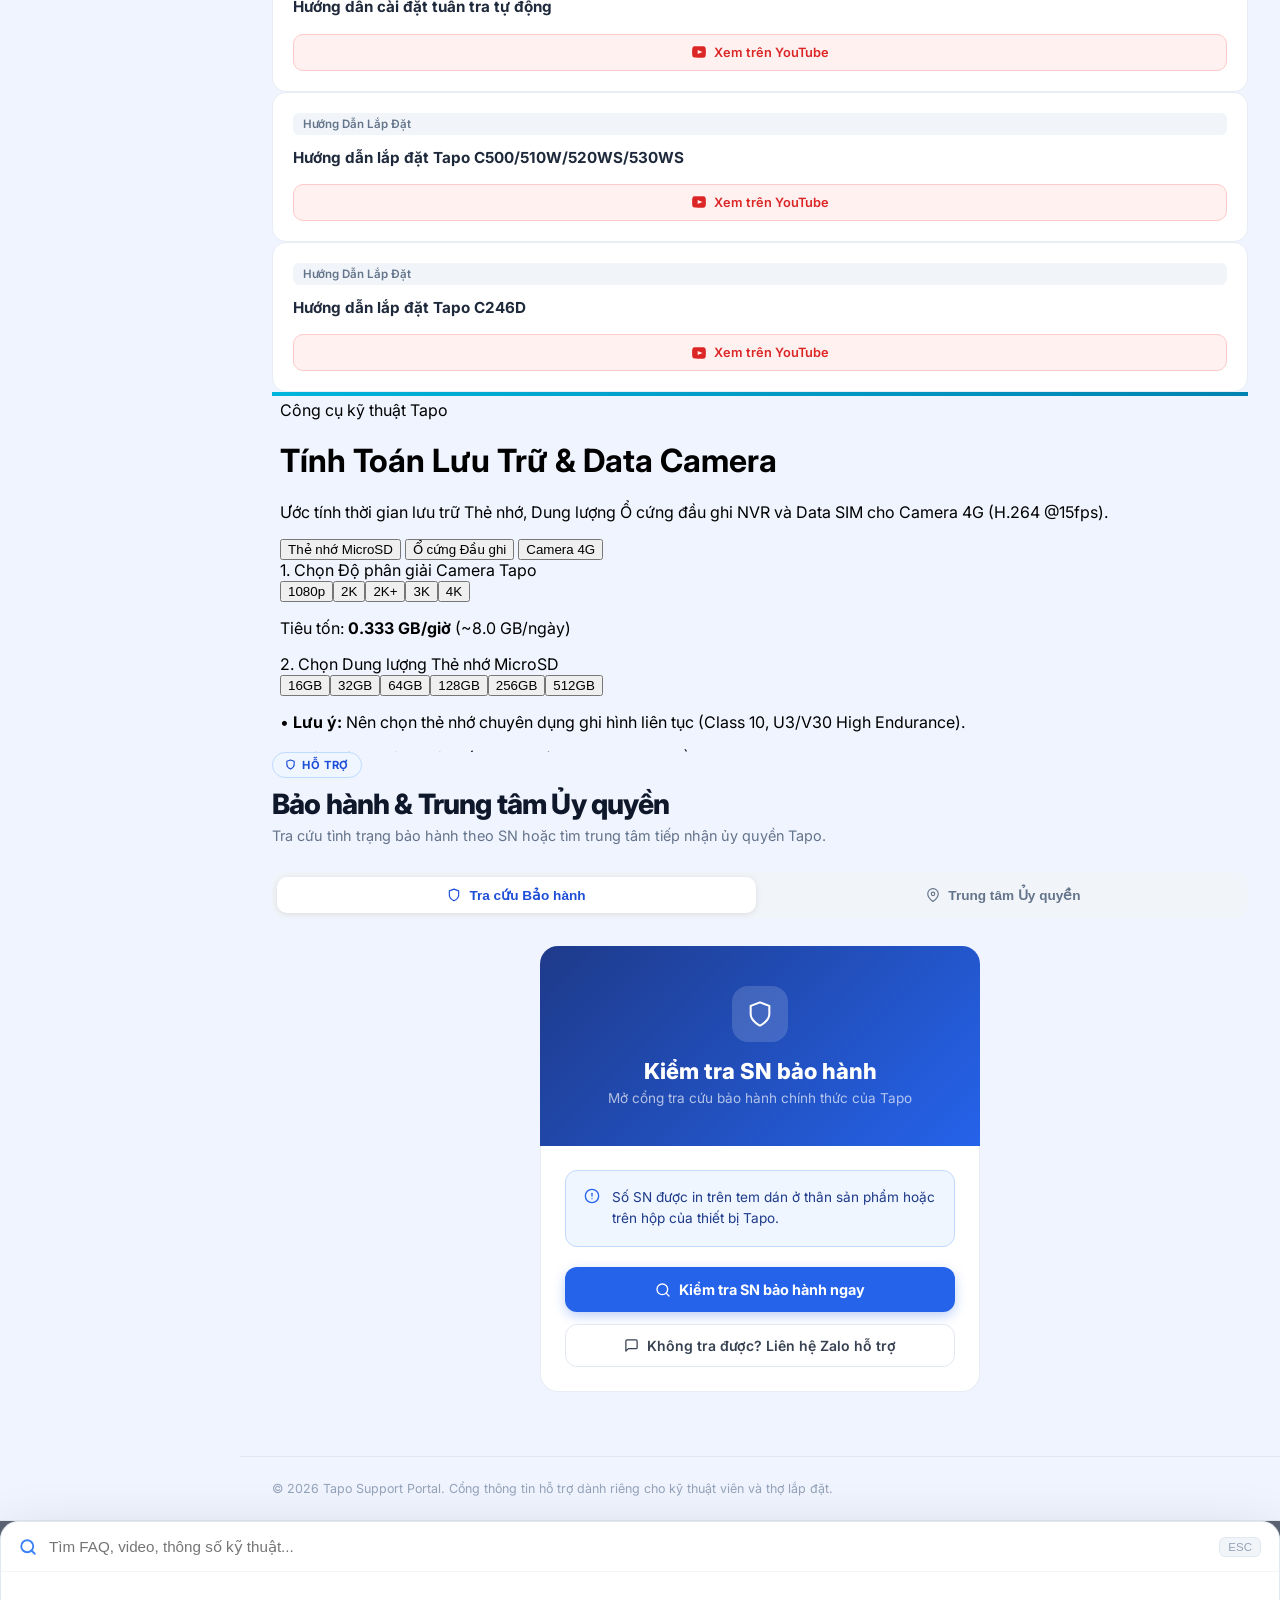
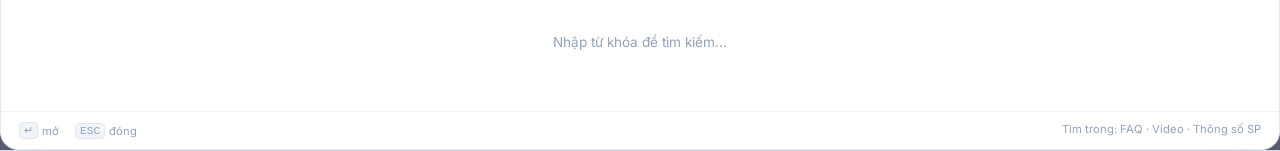
==== commit 57bf1b83: "Update index.html" ====
--- a/index.html
+++ b/index.html
@@ -67,13 +67,9 @@
         <span class="icon-wrap"><svg xmlns="http://www.w3.org/2000/svg" viewBox="0 0 24 24" fill="none" stroke="currentColor" stroke-width="2" stroke-linecap="round" stroke-linejoin="round"><rect x="4" y="2" width="16" height="20" rx="2"/><path d="M8 6h8M8 10h.01M12 10h.01M16 10h.01M8 14h.01M12 14h.01M16 14h.01M8 18h.01M12 18h.01M16 18h.01"/></svg></span>
         Tính Toán Lưu Trữ
       </button>
-      <button onclick="switchTab('lock')" id="nav-lock" class="sidebar-nav-btn">
+      <button onclick="switchTab('support')" id="nav-support" class="sidebar-nav-btn">
         <span class="icon-wrap"><svg xmlns="http://www.w3.org/2000/svg" viewBox="0 0 24 24" fill="none" stroke="currentColor" stroke-width="2" stroke-linecap="round" stroke-linejoin="round"><path d="M12 22s8-4 8-10V5l-8-3-8 3v7c0 6 8 10 8 10z"/></svg></span>
-        Tra cứu Bảo hành
-      </button>
-      <button onclick="switchTab('installer')" id="nav-installer" class="sidebar-nav-btn">
-        <span class="icon-wrap"><svg xmlns="http://www.w3.org/2000/svg" viewBox="0 0 24 24" fill="none" stroke="currentColor" stroke-width="2" stroke-linecap="round" stroke-linejoin="round"><path d="M21 10c0 7-9 13-9 13s-9-6-9-13a9 9 0 0 1 18 0z"/><circle cx="12" cy="10" r="3"/></svg></span>
-        Trung tâm Ủy quyền
+        Bảo hành &amp; Ủy quyền
       </button>
     </div>
 
@@ -246,76 +242,89 @@
         ></iframe>
       </div>
 
-            <!-- ===== WARRANTY TAB ===== -->
-      <div id="tab-lock" class="fade-in hidden">
+            <!-- ===== SUPPORT TAB (Bảo hành + Ủy quyền gộp) ===== -->
+      <div id="tab-support" class="fade-in hidden">
         <div class="page-header">
           <div class="page-eyebrow">
             <svg xmlns="http://www.w3.org/2000/svg" width="11" height="11" viewBox="0 0 24 24" fill="none" stroke="currentColor" stroke-width="2.5" stroke-linecap="round" stroke-linejoin="round"><path d="M12 22s8-4 8-10V5l-8-3-8 3v7c0 6 8 10 8 10z"/></svg>
-            Bảo hành
+            Hỗ trợ
           </div>
-          <h1 class="page-title">Tra cứu bảo hành theo SN</h1>
-          <p class="page-sub">Kiểm tra tình trạng bảo hành thiết bị Tapo bằng số Serial Number.</p>
+          <h1 class="page-title">Bảo hành &amp; Trung tâm Ủy quyền</h1>
+          <p class="page-sub">Tra cứu tình trạng bảo hành theo SN hoặc tìm trung tâm tiếp nhận ủy quyền Tapo.</p>
         </div>
-        <div class="warranty-wrap">
-          <div class="warranty-hero">
-            <div class="shield-icon">
-              <svg xmlns="http://www.w3.org/2000/svg" width="28" height="28" viewBox="0 0 24 24" fill="none" stroke="currentColor" stroke-width="1.75" stroke-linecap="round" stroke-linejoin="round"><path d="M12 22s8-4 8-10V5l-8-3-8 3v7c0 6 8 10 8 10z"/></svg>
+
+        <!-- Sub-tab toggle -->
+        <div id="support-subtab-bar" style="display:flex;gap:0.5rem;margin-bottom:1.75rem;background:#f1f5f9;border-radius:14px;padding:5px">
+          <button id="stab-warranty" onclick="switchSupportTab('warranty')" class="stab-btn stab-active" style="flex:1;padding:0.6rem 0.75rem;border:none;border-radius:10px;font-size:0.85rem;font-weight:600;cursor:pointer;display:flex;align-items:center;justify-content:center;gap:0.5rem;transition:all 0.18s">
+            <svg xmlns="http://www.w3.org/2000/svg" width="14" height="14" viewBox="0 0 24 24" fill="none" stroke="currentColor" stroke-width="2" stroke-linecap="round" stroke-linejoin="round"><path d="M12 22s8-4 8-10V5l-8-3-8 3v7c0 6 8 10 8 10z"/></svg>
+            Tra cứu Bảo hành
+          </button>
+          <button id="stab-installer" onclick="switchSupportTab('installer')" class="stab-btn" style="flex:1;padding:0.6rem 0.75rem;border:none;border-radius:10px;font-size:0.85rem;font-weight:600;cursor:pointer;display:flex;align-items:center;justify-content:center;gap:0.5rem;transition:all 0.18s">
+            <svg xmlns="http://www.w3.org/2000/svg" width="14" height="14" viewBox="0 0 24 24" fill="none" stroke="currentColor" stroke-width="2" stroke-linecap="round" stroke-linejoin="round"><path d="M21 10c0 7-9 13-9 13s-9-6-9-13a9 9 0 0 1 18 0z"/><circle cx="12" cy="10" r="3"/></svg>
+            Trung tâm Ủy quyền
+          </button>
+        </div>
+
+        <style>
+          .stab-btn { background: transparent; color: #64748b; }
+          .stab-btn.stab-active { background: #fff; color: #1d4ed8; box-shadow: 0 1px 6px rgba(0,0,0,0.10); }
+          .stab-btn:hover:not(.stab-active) { background: rgba(255,255,255,0.6); color: #334155; }
+        </style>
+
+        <!-- Warranty panel -->
+        <div id="spanel-warranty">
+          <div class="warranty-wrap">
+            <div class="warranty-hero">
+              <div class="shield-icon">
+                <svg xmlns="http://www.w3.org/2000/svg" width="28" height="28" viewBox="0 0 24 24" fill="none" stroke="currentColor" stroke-width="1.75" stroke-linecap="round" stroke-linejoin="round"><path d="M12 22s8-4 8-10V5l-8-3-8 3v7c0 6 8 10 8 10z"/></svg>
+              </div>
+              <h2 style="font-size:1.375rem;font-weight:800;margin:0 0 0.375rem">Kiểm tra SN bảo hành</h2>
+              <p style="color:rgba(255,255,255,0.65);font-size:0.85rem;margin:0">Mở cổng tra cứu bảo hành chính thức của Tapo</p>
             </div>
-            <h2 style="font-size:1.375rem;font-weight:800;margin:0 0 0.375rem">Kiểm tra SN bảo hành</h2>
-            <p style="color:rgba(255,255,255,0.65);font-size:0.85rem;margin:0">Mở cổng tra cứu bảo hành chính thức của Tapo</p>
-          </div>
-          <div class="warranty-body">
-            <div class="info-box" style="margin-bottom:1.25rem">
-              <svg xmlns="http://www.w3.org/2000/svg" width="16" height="16" viewBox="0 0 24 24" fill="none" stroke="currentColor" stroke-width="2" stroke-linecap="round" stroke-linejoin="round"><circle cx="12" cy="12" r="10"/><line x1="12" y1="8" x2="12" y2="12"/><line x1="12" y1="16" x2="12.01" y2="16"/></svg>
-              <span>Số SN được in trên tem dán ở thân sản phẩm hoặc trên hộp của thiết bị Tapo.</span>
+            <div class="warranty-body">
+              <div class="info-box" style="margin-bottom:1.25rem">
+                <svg xmlns="http://www.w3.org/2000/svg" width="16" height="16" viewBox="0 0 24 24" fill="none" stroke="currentColor" stroke-width="2" stroke-linecap="round" stroke-linejoin="round"><circle cx="12" cy="12" r="10"/><line x1="12" y1="8" x2="12" y2="12"/><line x1="12" y1="16" x2="12.01" y2="16"/></svg>
+                <span>Số SN được in trên tem dán ở thân sản phẩm hoặc trên hộp của thiết bị Tapo.</span>
+              </div>
+              <a id="warranty-check-link" href="#" target="_blank" rel="noopener noreferrer" class="btn-primary" style="margin-bottom:0.75rem">
+                <svg xmlns="http://www.w3.org/2000/svg" width="16" height="16" viewBox="0 0 24 24" fill="none" stroke="currentColor" stroke-width="2" stroke-linecap="round" stroke-linejoin="round"><circle cx="11" cy="11" r="8"/><path d="m21 21-4.35-4.35"/></svg>
+                Kiểm tra SN bảo hành ngay
+              </a>
+              <a href="https://zalo.me/Tplink" target="_blank" rel="noopener noreferrer" class="btn-secondary">
+                <svg xmlns="http://www.w3.org/2000/svg" width="15" height="15" viewBox="0 0 24 24" fill="none" stroke="currentColor" stroke-width="2" stroke-linecap="round" stroke-linejoin="round"><path d="M21 15a2 2 0 0 1-2 2H7l-4 4V5a2 2 0 0 1 2-2h14a2 2 0 0 1 2 2z"/></svg>
+                Không tra được? Liên hệ Zalo hỗ trợ
+              </a>
             </div>
-            <a id="warranty-check-link" href="#" target="_blank" rel="noopener noreferrer" class="btn-primary" style="margin-bottom:0.75rem">
-              <svg xmlns="http://www.w3.org/2000/svg" width="16" height="16" viewBox="0 0 24 24" fill="none" stroke="currentColor" stroke-width="2" stroke-linecap="round" stroke-linejoin="round"><circle cx="11" cy="11" r="8"/><path d="m21 21-4.35-4.35"/></svg>
-              Kiểm tra SN bảo hành ngay
-            </a>
-            <a href="https://zalo.me/Tplink" target="_blank" rel="noopener noreferrer" class="btn-secondary">
-              <svg xmlns="http://www.w3.org/2000/svg" width="15" height="15" viewBox="0 0 24 24" fill="none" stroke="currentColor" stroke-width="2" stroke-linecap="round" stroke-linejoin="round"><path d="M21 15a2 2 0 0 1-2 2H7l-4 4V5a2 2 0 0 1 2-2h14a2 2 0 0 1 2 2z"/></svg>
-              Không tra được? Liên hệ Zalo hỗ trợ
-            </a>
           </div>
         </div>
-      </div>
-
-      <!-- ===== INSTALLER TAB ===== -->
-      <div id="tab-installer" class="fade-in hidden">
-        <div class="page-header">
-          <div class="page-eyebrow">
-            <svg xmlns="http://www.w3.org/2000/svg" width="11" height="11" viewBox="0 0 24 24" fill="none" stroke="currentColor" stroke-width="2.5" stroke-linecap="round" stroke-linejoin="round"><path d="M21 10c0 7-9 13-9 13s-9-6-9-13a9 9 0 0 1 18 0z"/><circle cx="12" cy="10" r="3"/></svg>
-            Địa điểm
+
+        <!-- Installer panel -->
+        <div id="spanel-installer" style="display:none">
+          <div style="margin-bottom:1.25rem">
+            <label class="form-label">Bạn là:</label>
+            <div class="pill-group">
+              <button id="auth-group-tgdd" onclick="setAuthGroup('tgdd')" class="pill active">
+                <svg xmlns="http://www.w3.org/2000/svg" width="12" height="12" viewBox="0 0 24 24" fill="none" stroke="currentColor" stroke-width="2" stroke-linecap="round" stroke-linejoin="round"><path d="M3 9l9-7 9 7v11a2 2 0 0 1-2 2H5a2 2 0 0 1-2-2z"/><polyline points="9 22 9 12 15 12 15 22"/></svg>
+                Khách Hàng Năm 1
+              </button>
+              <button id="auth-group-other" onclick="setAuthGroup('other')" class="pill">
+                <svg xmlns="http://www.w3.org/2000/svg" width="12" height="12" viewBox="0 0 24 24" fill="none" stroke="currentColor" stroke-width="2" stroke-linecap="round" stroke-linejoin="round"><path d="M17 21v-2a4 4 0 0 0-4-4H5a4 4 0 0 0-4 4v2"/><circle cx="9" cy="7" r="4"/><path d="M23 21v-2a4 4 0 0 0-3-3.87"/><path d="M16 3.13a4 4 0 0 1 0 7.75"/></svg>
+                Khách Hàng Năm 2
+              </button>
+            </div>
           </div>
-          <h1 class="page-title">Trung tâm tiếp nhận ủy quyền</h1>
-          <p class="page-sub">Chọn nhóm và khu vực để xem danh sách trung tâm tiếp nhận ủy quyền Tapo.</p>
+
+          <div style="margin-bottom:1.5rem">
+            <label class="form-label">Khu vực:</label>
+            <div class="pill-group">
+              <button id="auth-region-bac" onclick="setAuthRegion('bac')" class="pill">Miền Bắc</button>
+              <button id="auth-region-trung" onclick="setAuthRegion('trung')" class="pill">Miền Trung</button>
+              <button id="auth-region-nam" onclick="setAuthRegion('nam')" class="pill">Miền Nam</button>
+            </div>
+          </div>
+
+          <div id="centers-list" class="grid grid-cols-1 md:grid-cols-2 gap-3"></div>
         </div>
-
-        <div style="margin-bottom:1.25rem">
-          <label class="form-label">Bạn là:</label>
-          <div class="pill-group">
-            <button id="auth-group-tgdd" onclick="setAuthGroup('tgdd')" class="pill active">
-              <svg xmlns="http://www.w3.org/2000/svg" width="12" height="12" viewBox="0 0 24 24" fill="none" stroke="currentColor" stroke-width="2" stroke-linecap="round" stroke-linejoin="round"><path d="M3 9l9-7 9 7v11a2 2 0 0 1-2 2H5a2 2 0 0 1-2-2z"/><polyline points="9 22 9 12 15 12 15 22"/></svg>
-              Khách Hàng Năm 1
-            </button>
-            <button id="auth-group-other" onclick="setAuthGroup('other')" class="pill">
-              <svg xmlns="http://www.w3.org/2000/svg" width="12" height="12" viewBox="0 0 24 24" fill="none" stroke="currentColor" stroke-width="2" stroke-linecap="round" stroke-linejoin="round"><path d="M17 21v-2a4 4 0 0 0-4-4H5a4 4 0 0 0-4 4v2"/><circle cx="9" cy="7" r="4"/><path d="M23 21v-2a4 4 0 0 0-3-3.87"/><path d="M16 3.13a4 4 0 0 1 0 7.75"/></svg>
-              Khách Hàng Năm 2
-            </button>
-          </div>
-        </div>
-
-        <div style="margin-bottom:1.5rem">
-          <label class="form-label">Khu vực:</label>
-          <div class="pill-group">
-            <button id="auth-region-bac" onclick="setAuthRegion('bac')" class="pill">Miền Bắc</button>
-            <button id="auth-region-trung" onclick="setAuthRegion('trung')" class="pill">Miền Trung</button>
-            <button id="auth-region-nam" onclick="setAuthRegion('nam')" class="pill">Miền Nam</button>
-          </div>
-        </div>
-
-        <div id="centers-list" class="grid grid-cols-1 md:grid-cols-2 gap-3"></div>
       </div>
 
     </div><!-- /page-content -->
@@ -358,17 +367,11 @@
       </div>
       Tính toán
     </button>
-    <button onclick="switchTab('lock')" id="mnav-lock" class="mobile-nav-item">
+    <button onclick="switchTab('support')" id="mnav-support" class="mobile-nav-item">
       <div class="nav-icon">
         <svg xmlns="http://www.w3.org/2000/svg" viewBox="0 0 24 24" fill="none" stroke="currentColor" stroke-width="2" stroke-linecap="round" stroke-linejoin="round"><path d="M12 22s8-4 8-10V5l-8-3-8 3v7c0 6 8 10 8 10z"/></svg>
       </div>
-      Bảo hành
-    </button>
-    <button onclick="switchTab('installer')" id="mnav-installer" class="mobile-nav-item">
-      <div class="nav-icon">
-        <svg xmlns="http://www.w3.org/2000/svg" viewBox="0 0 24 24" fill="none" stroke="currentColor" stroke-width="2" stroke-linecap="round" stroke-linejoin="round"><path d="M21 10c0 7-9 13-9 13s-9-6-9-13a9 9 0 0 1 18 0z"/><circle cx="12" cy="10" r="3"/></svg>
-      </div>
-      Ủy quyền
+      Hỗ trợ
     </button>
   </div>
 </nav>
@@ -410,8 +413,7 @@
     catalog: 'Thông số Kỹ Thuật Và So Sánh Camera Tapo',
     products: 'Video Hướng Dẫn và Hỗ Trợ Tapo',
     calculator: 'Tính Toán Lưu Trữ Camera Tapo',
-    lock: 'Tra cứu Bảo hành TP-Link Tapo',
-    installer: 'Trung tâm Ủy quyền TP-Link Tapo'
+    support: 'Bảo hành &amp; Trung tâm Ủy quyền Tapo'
   };
 
   // DEFAULT CONFIG
@@ -481,7 +483,7 @@
 
   function switchTab(tab) {
     activeTab = tab;
-    const tabs = ['faq','catalog','products','calculator','lock','installer'];
+    const tabs = ['faq','catalog','products','calculator','support'];
     tabs.forEach(t => {
       document.getElementById('tab-' + t).classList.toggle('hidden', t !== tab);
     });
@@ -503,6 +505,11 @@
     // Tab catalog và faq đã tách sang iframe (tự render)
     if (tab !== 'catalog' && tab !== 'faq') {
       lucide.createIcons();
+    }
+
+    // Nếu chuyển sang tab support, init warranty link
+    if (tab === 'support') {
+      initWarrantyCheck();
     }
 
     window.scrollTo({ top: 0, behavior: 'smooth' });
@@ -591,6 +598,20 @@
   function initWarrantyCheck() {
     const link = document.getElementById('warranty-check-link');
     if (link) link.href = (typeof WARRANTY_CHECK_URL !== 'undefined' && WARRANTY_CHECK_URL) || '#';
+  }
+
+  // SUPPORT SUB-TAB TOGGLE
+  let activeSupportTab = 'warranty';
+  function switchSupportTab(panel) {
+    activeSupportTab = panel;
+    // Toggle panels
+    document.getElementById('spanel-warranty').style.display = panel === 'warranty' ? '' : 'none';
+    document.getElementById('spanel-installer').style.display = panel === 'installer' ? '' : 'none';
+    // Toggle button styles
+    document.getElementById('stab-warranty').classList.toggle('stab-active', panel === 'warranty');
+    document.getElementById('stab-installer').classList.toggle('stab-active', panel === 'installer');
+    // If switching to installer, render centers
+    if (panel === 'installer') renderAuthorizedCenters();
   }
 
   // INSTALLER
